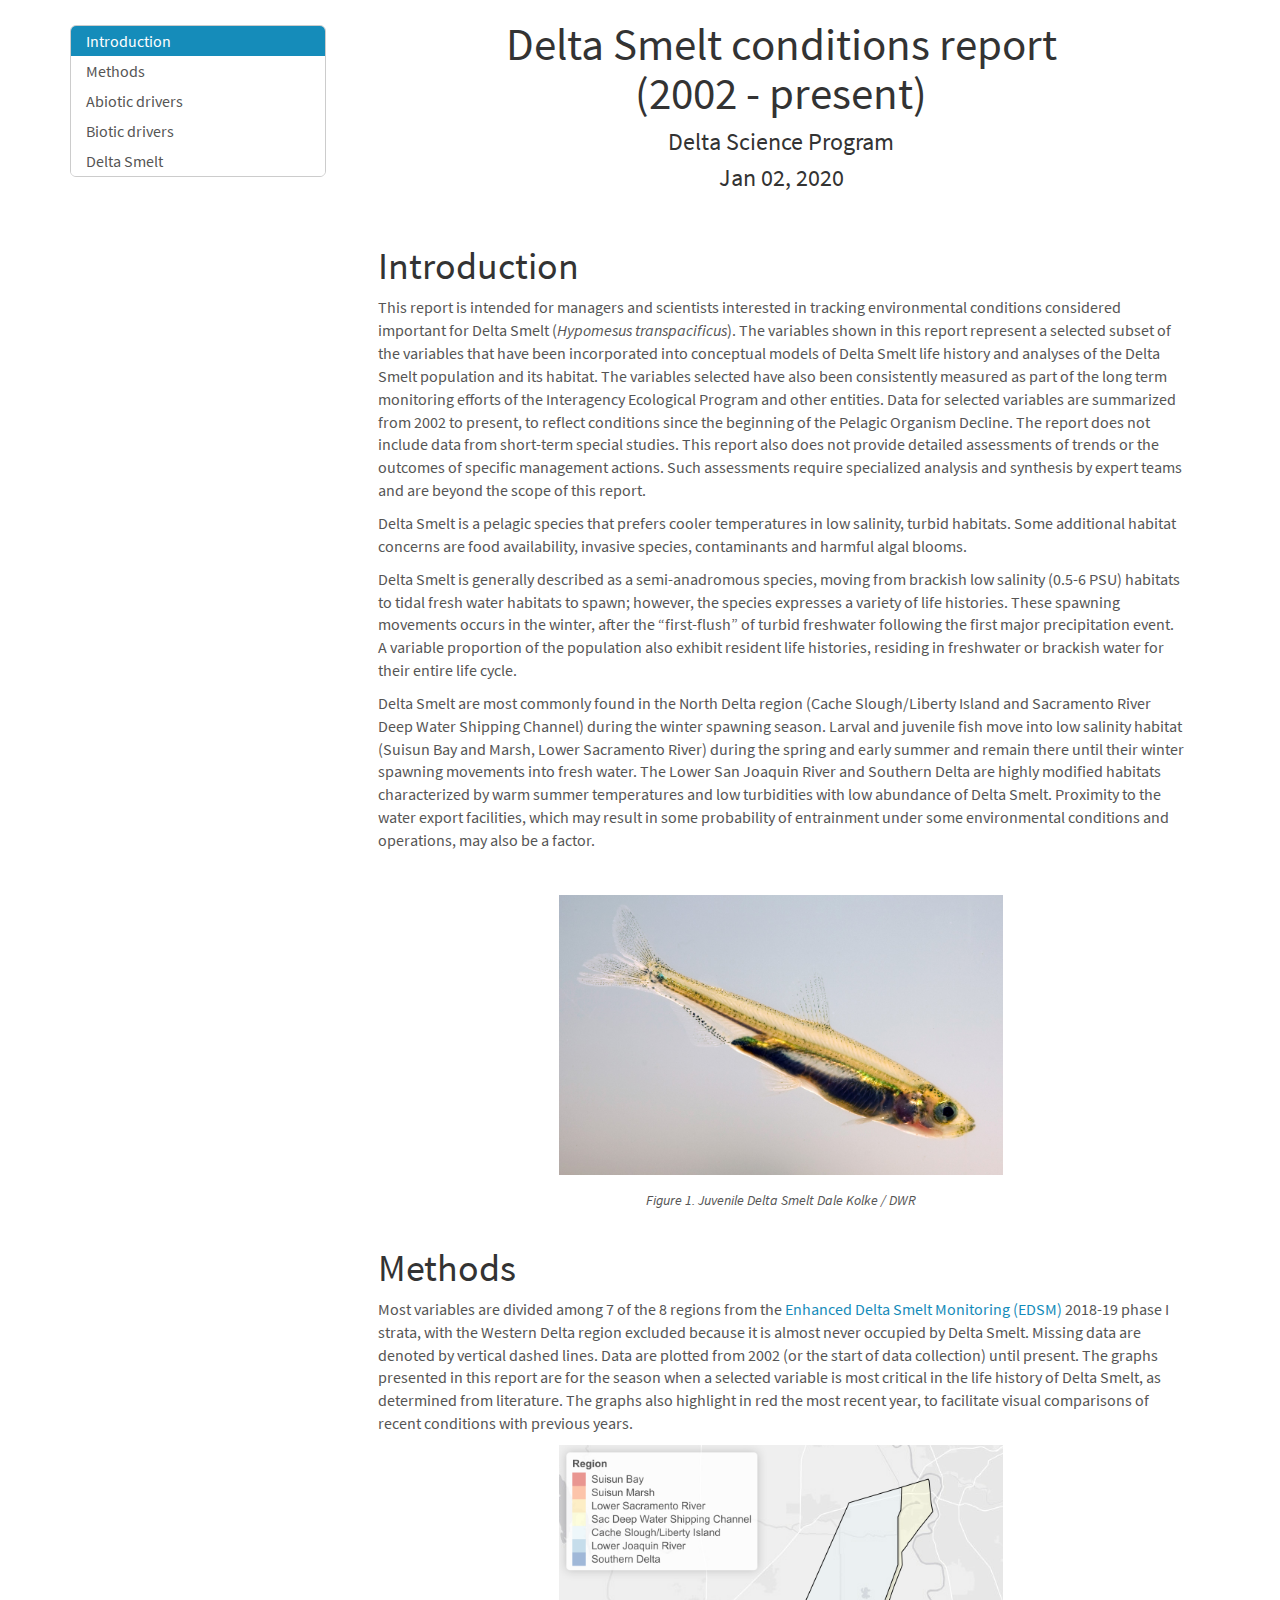
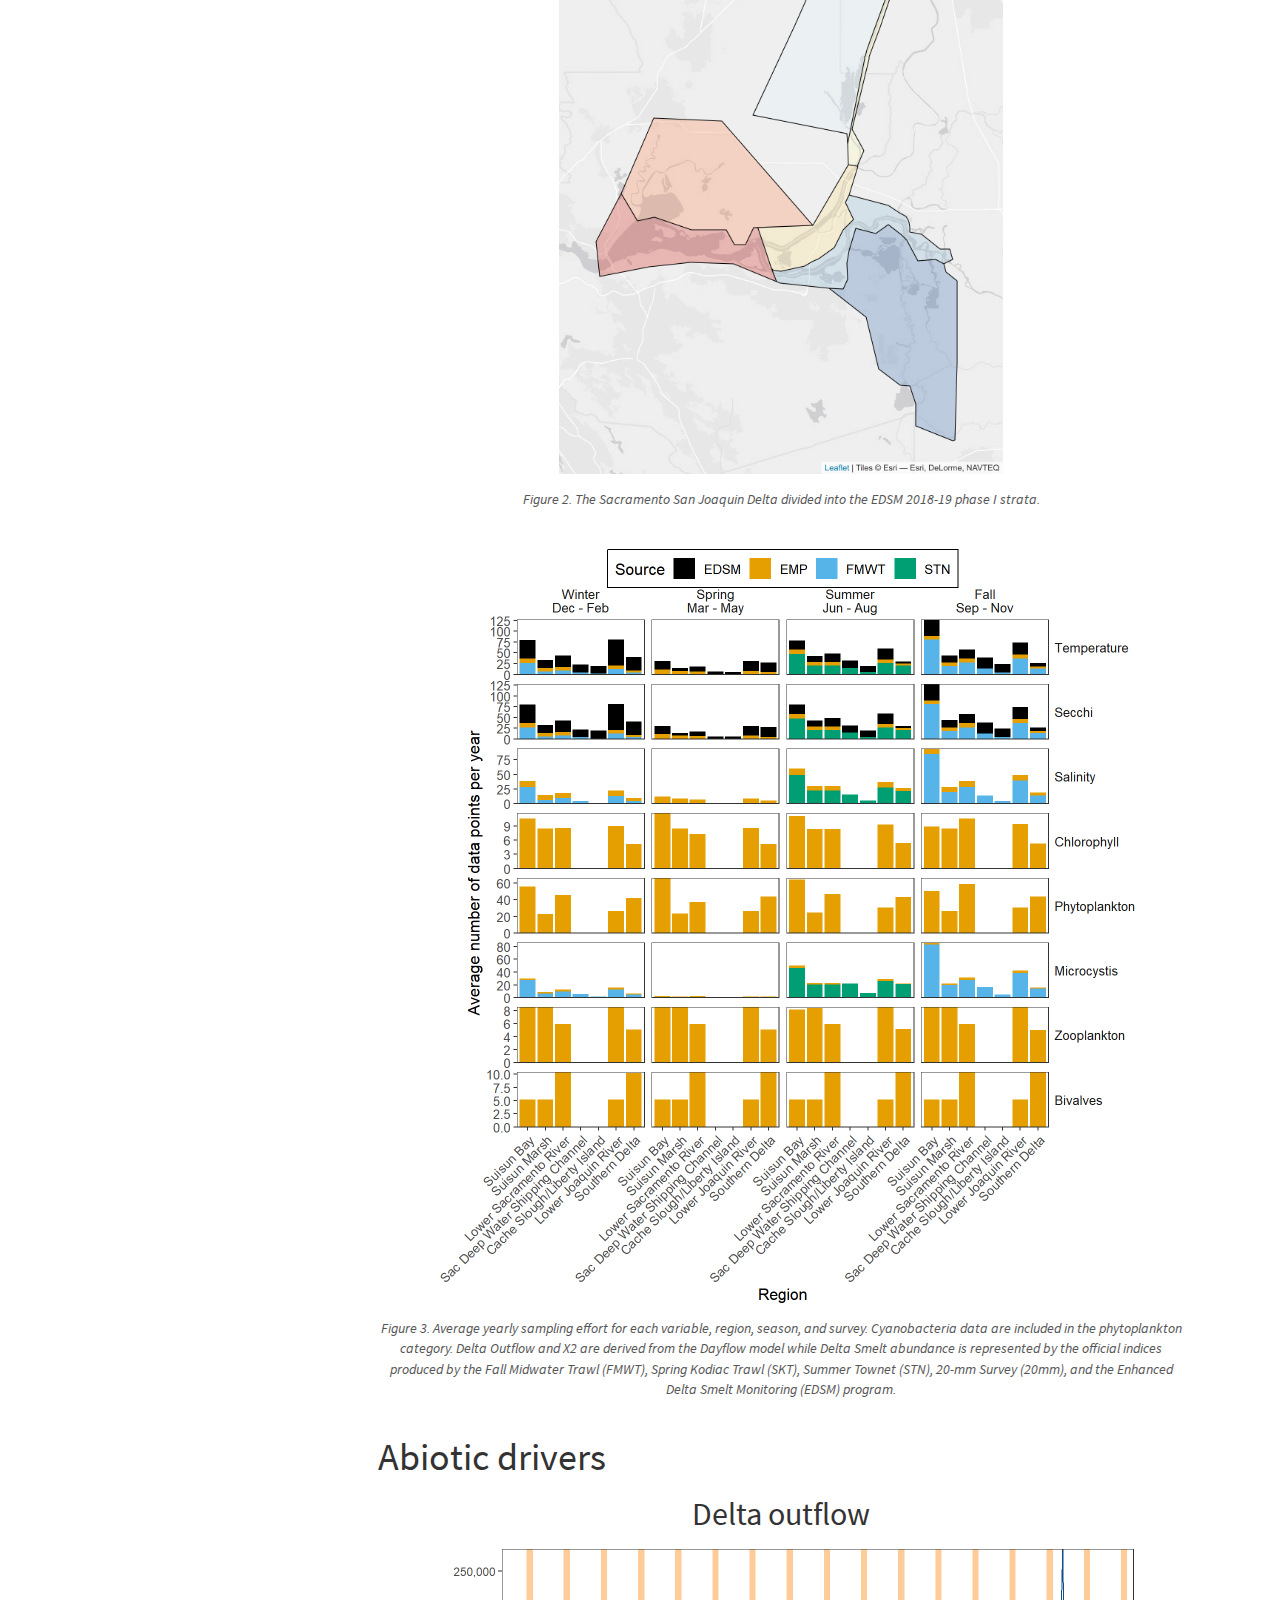
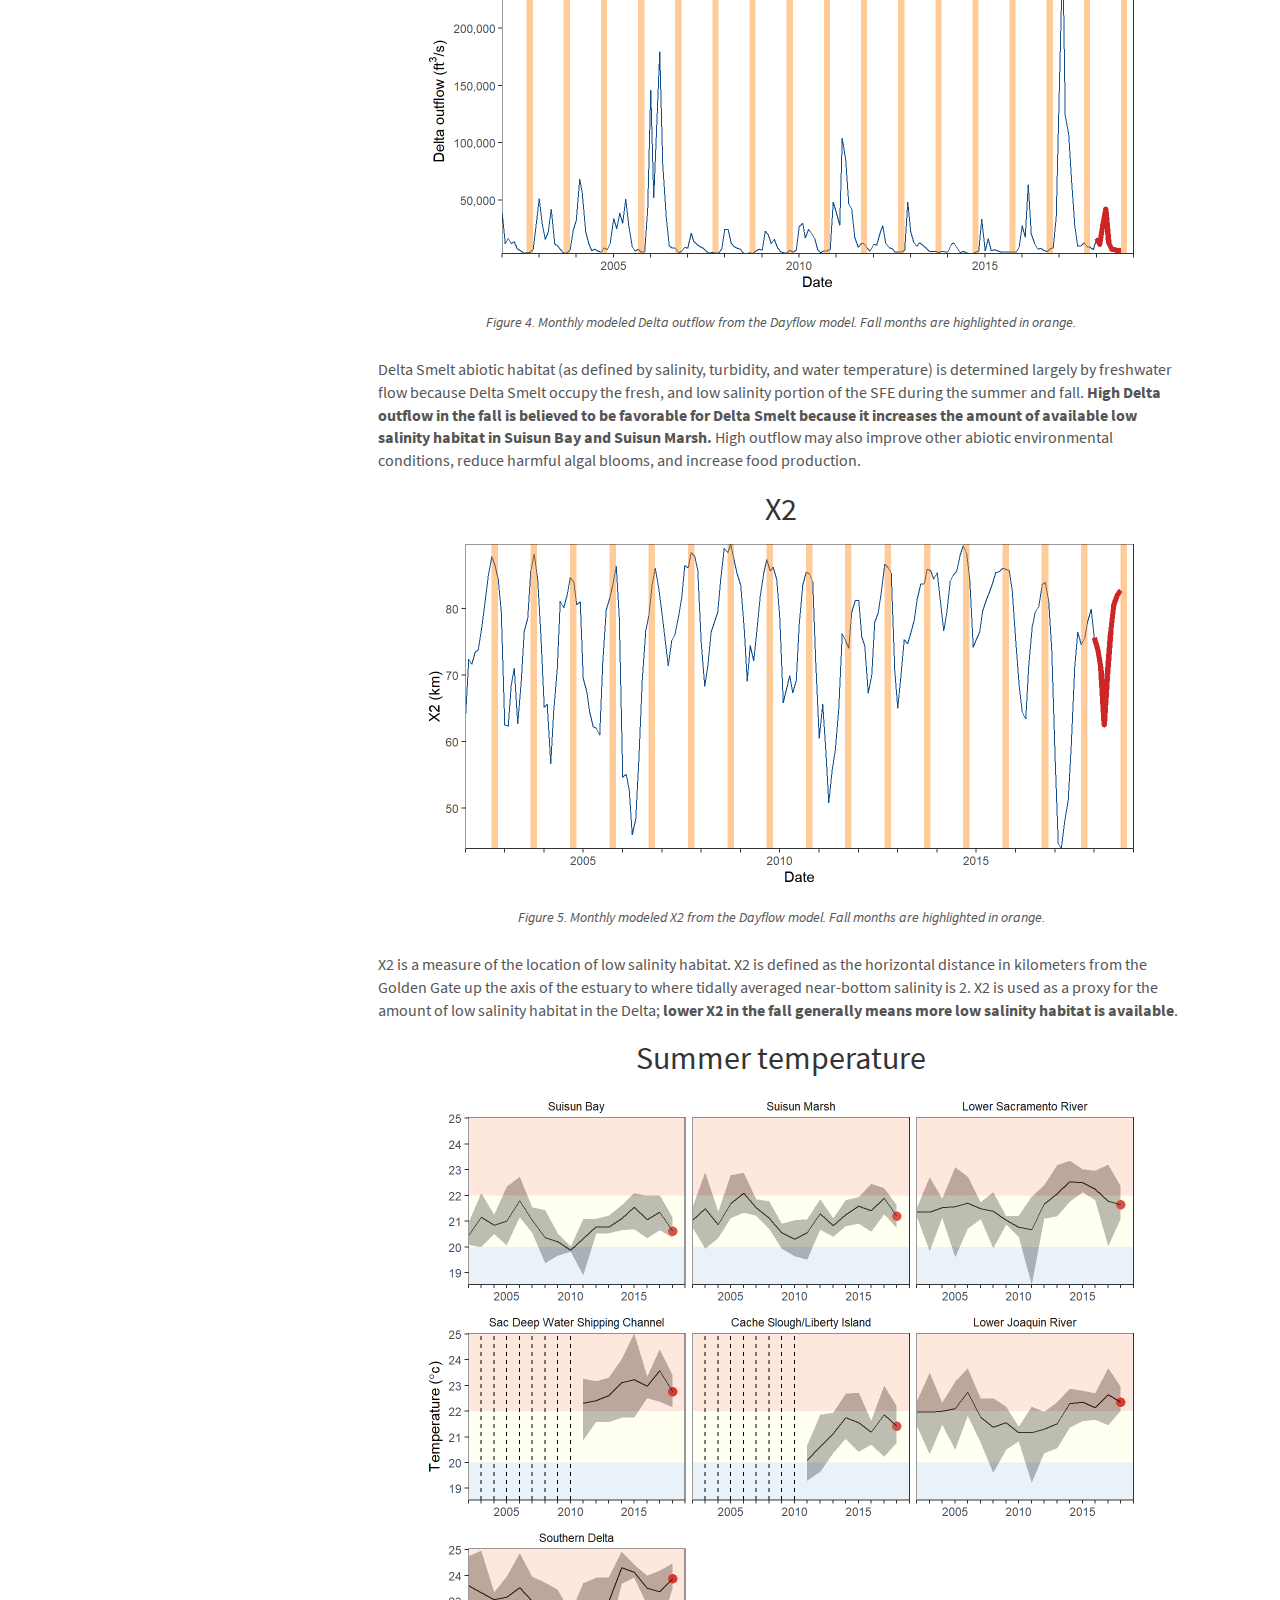
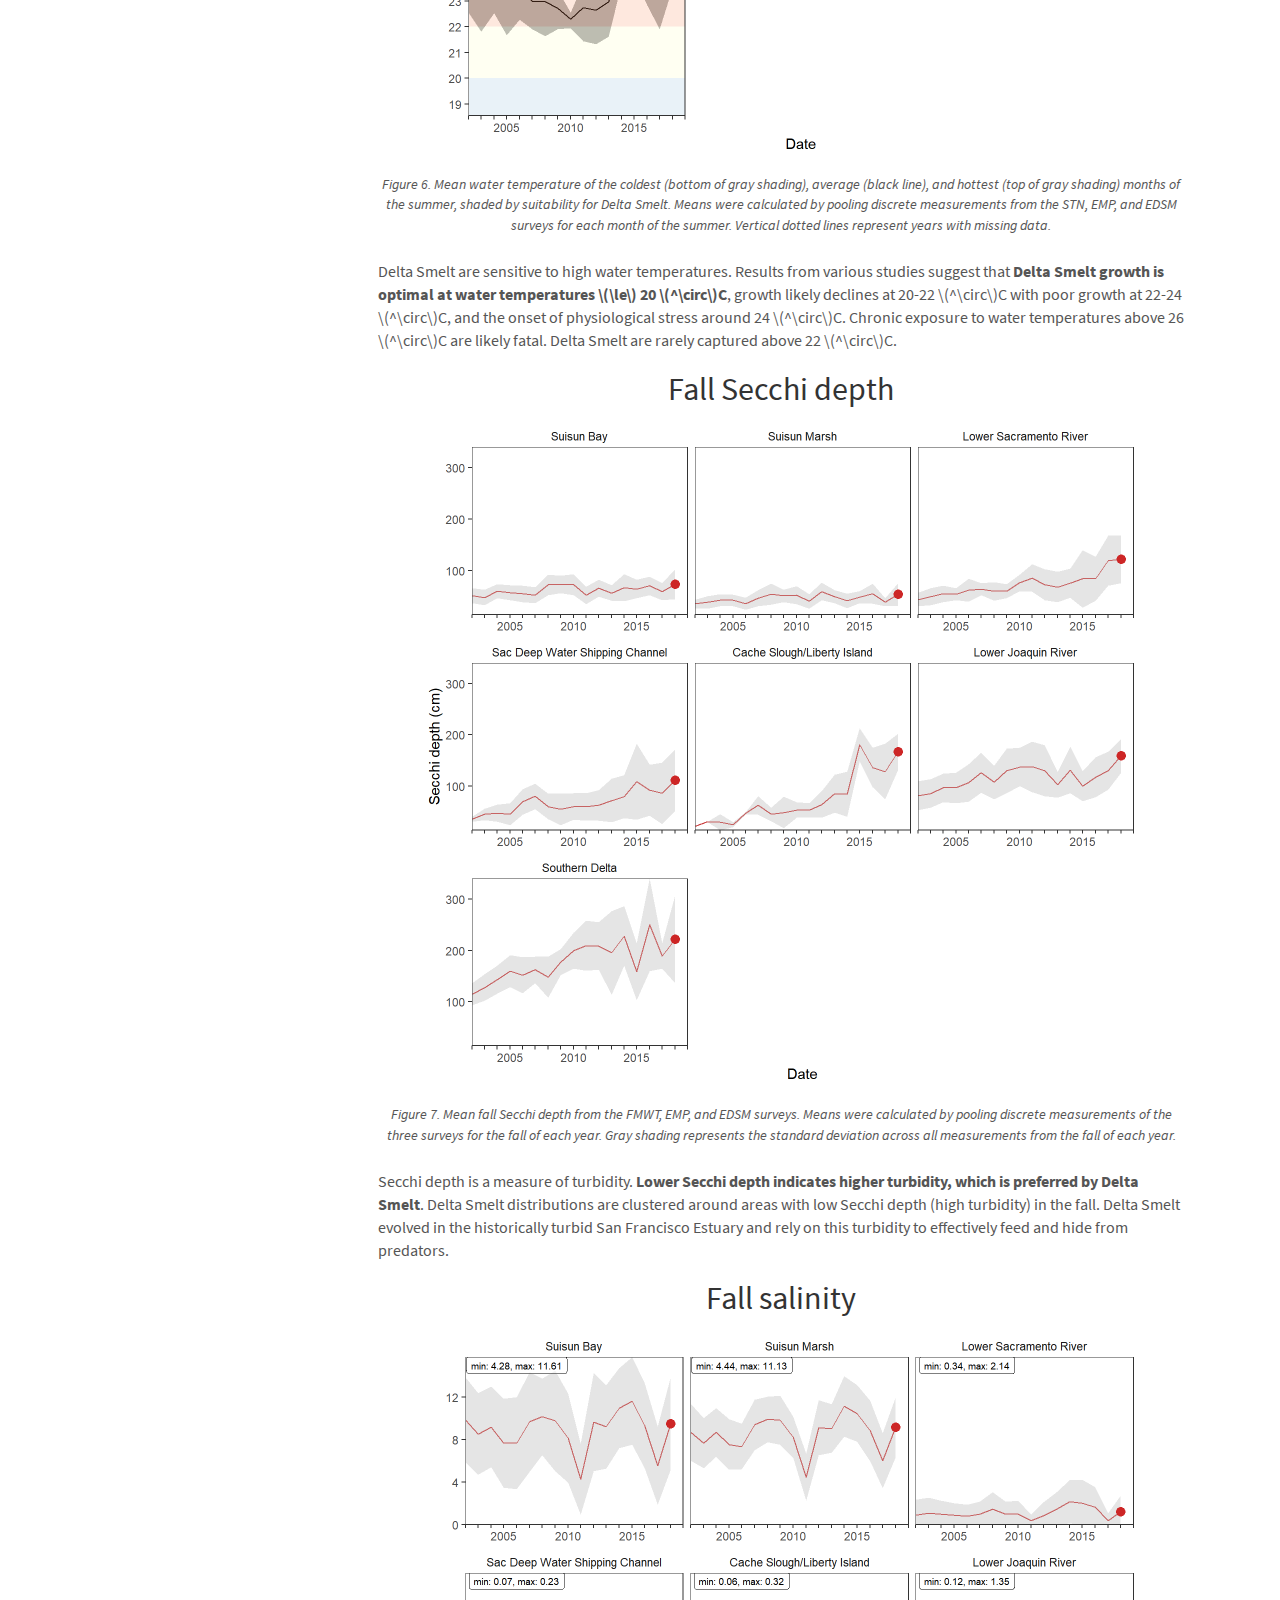
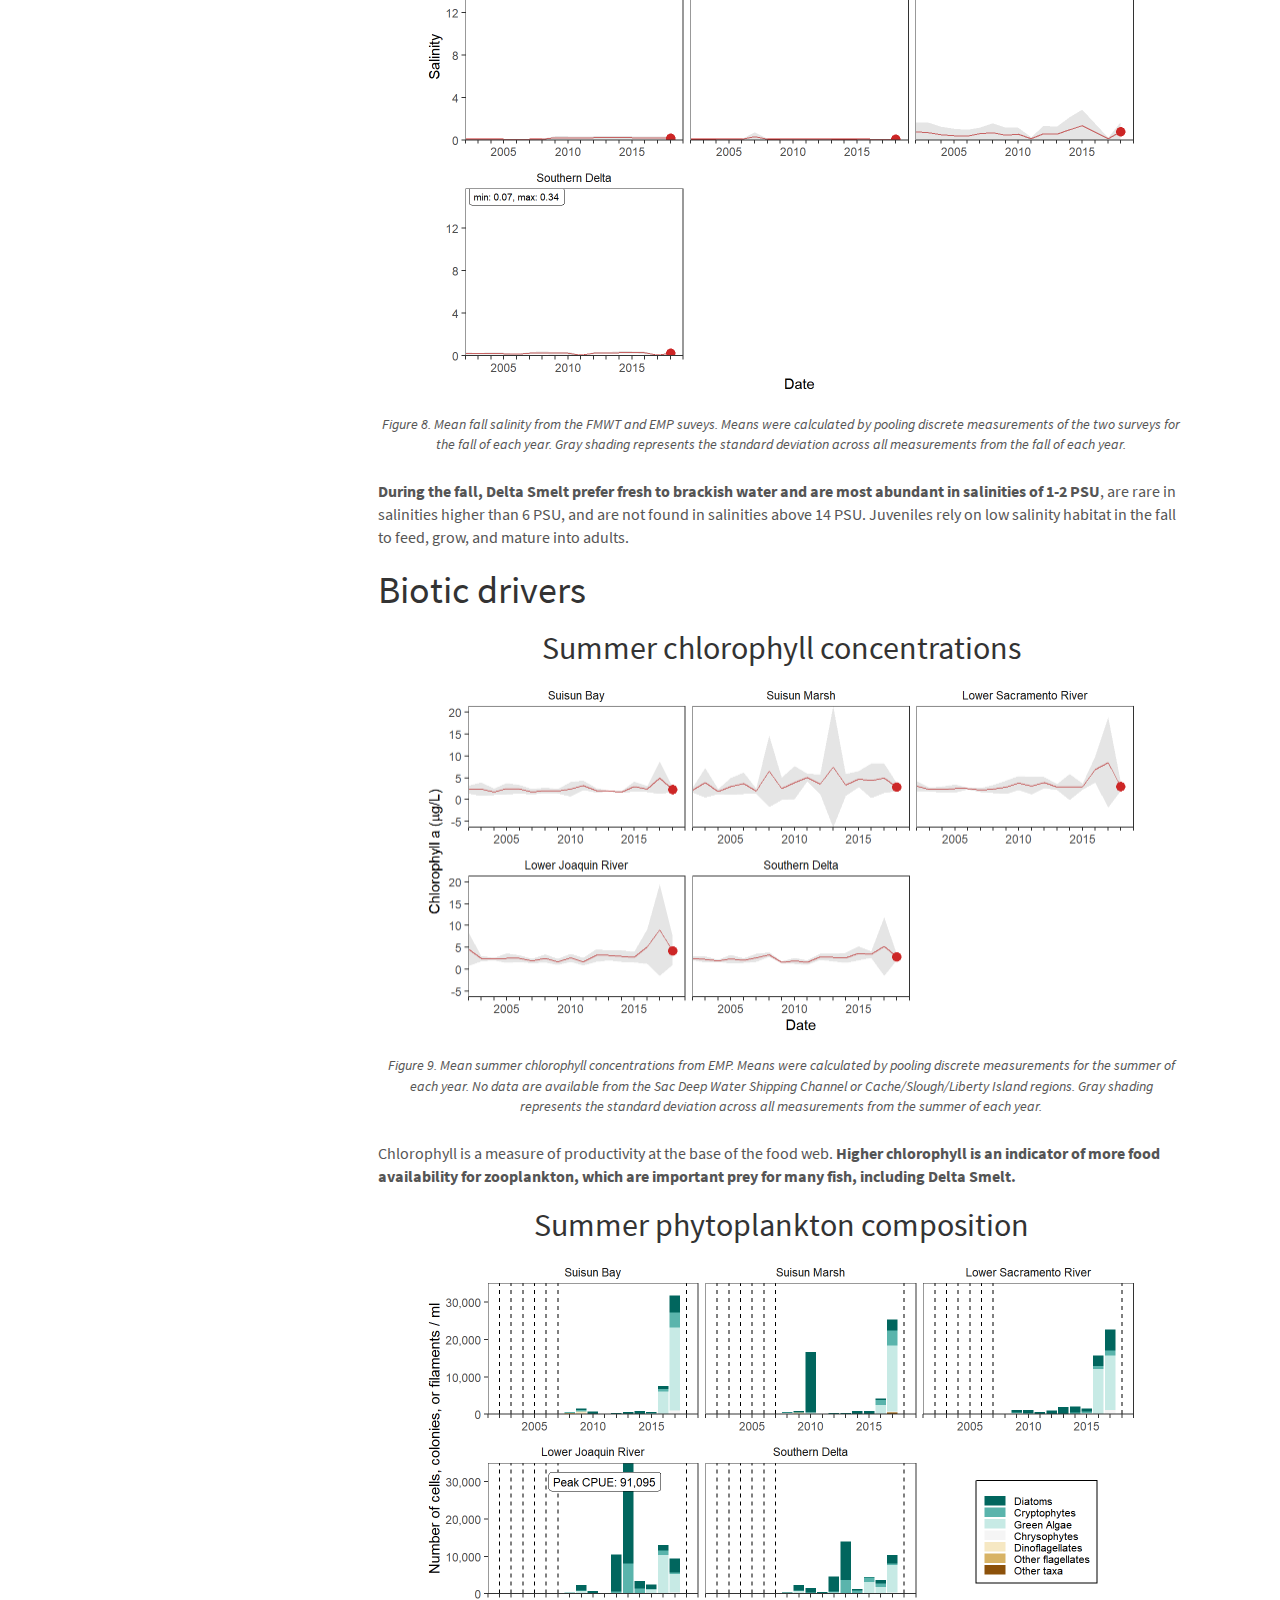
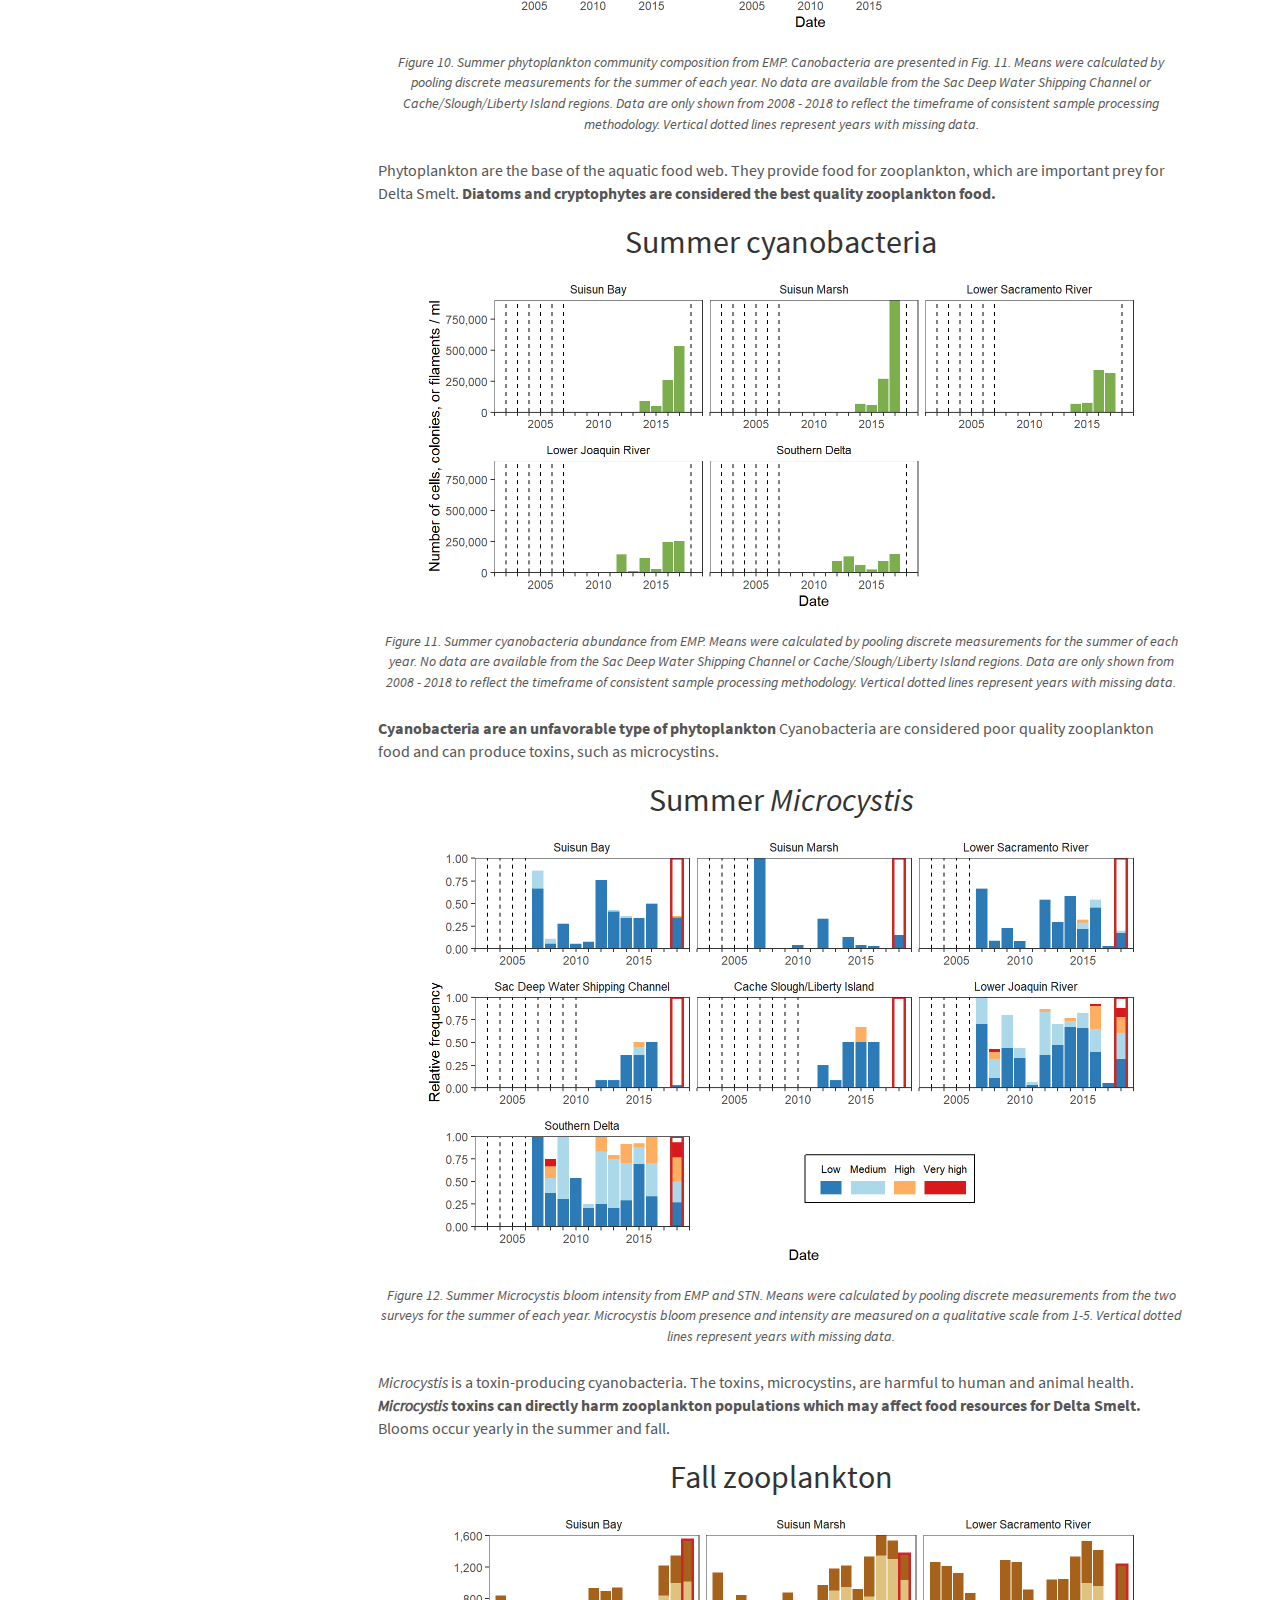
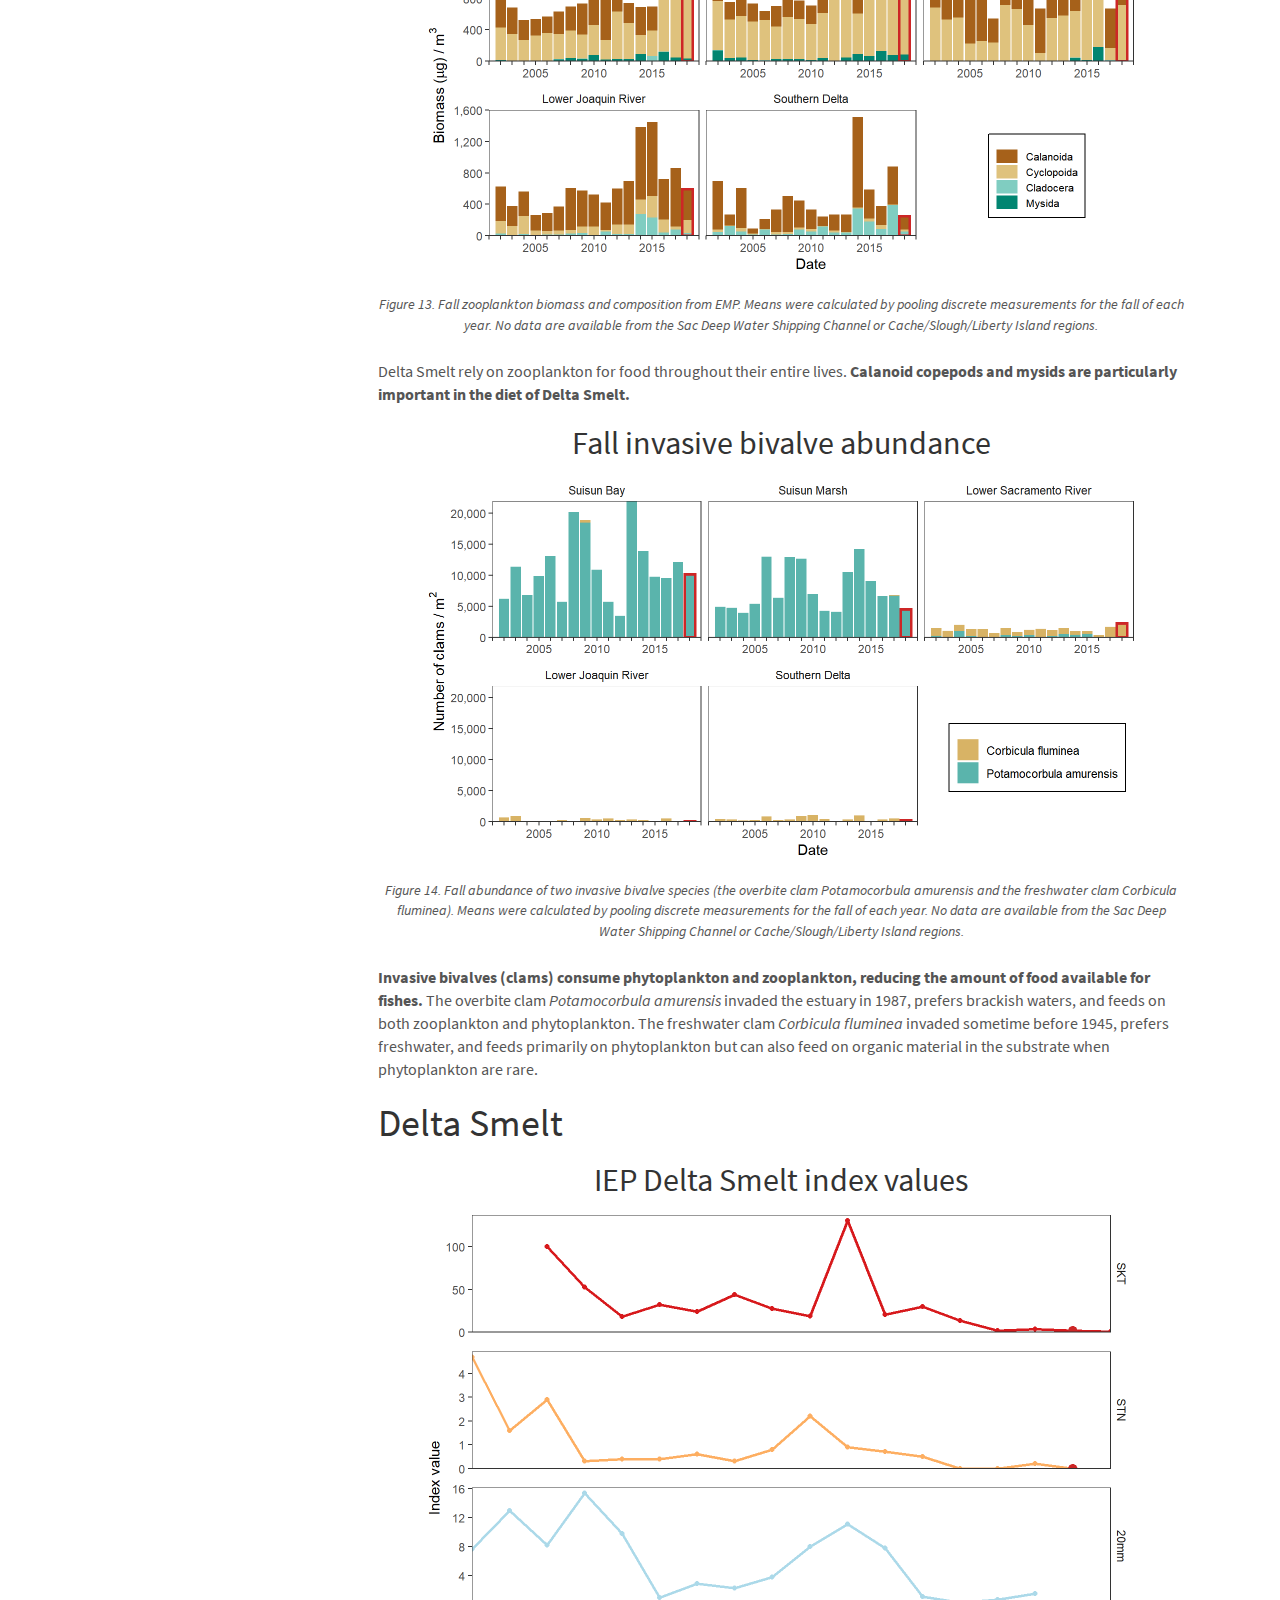
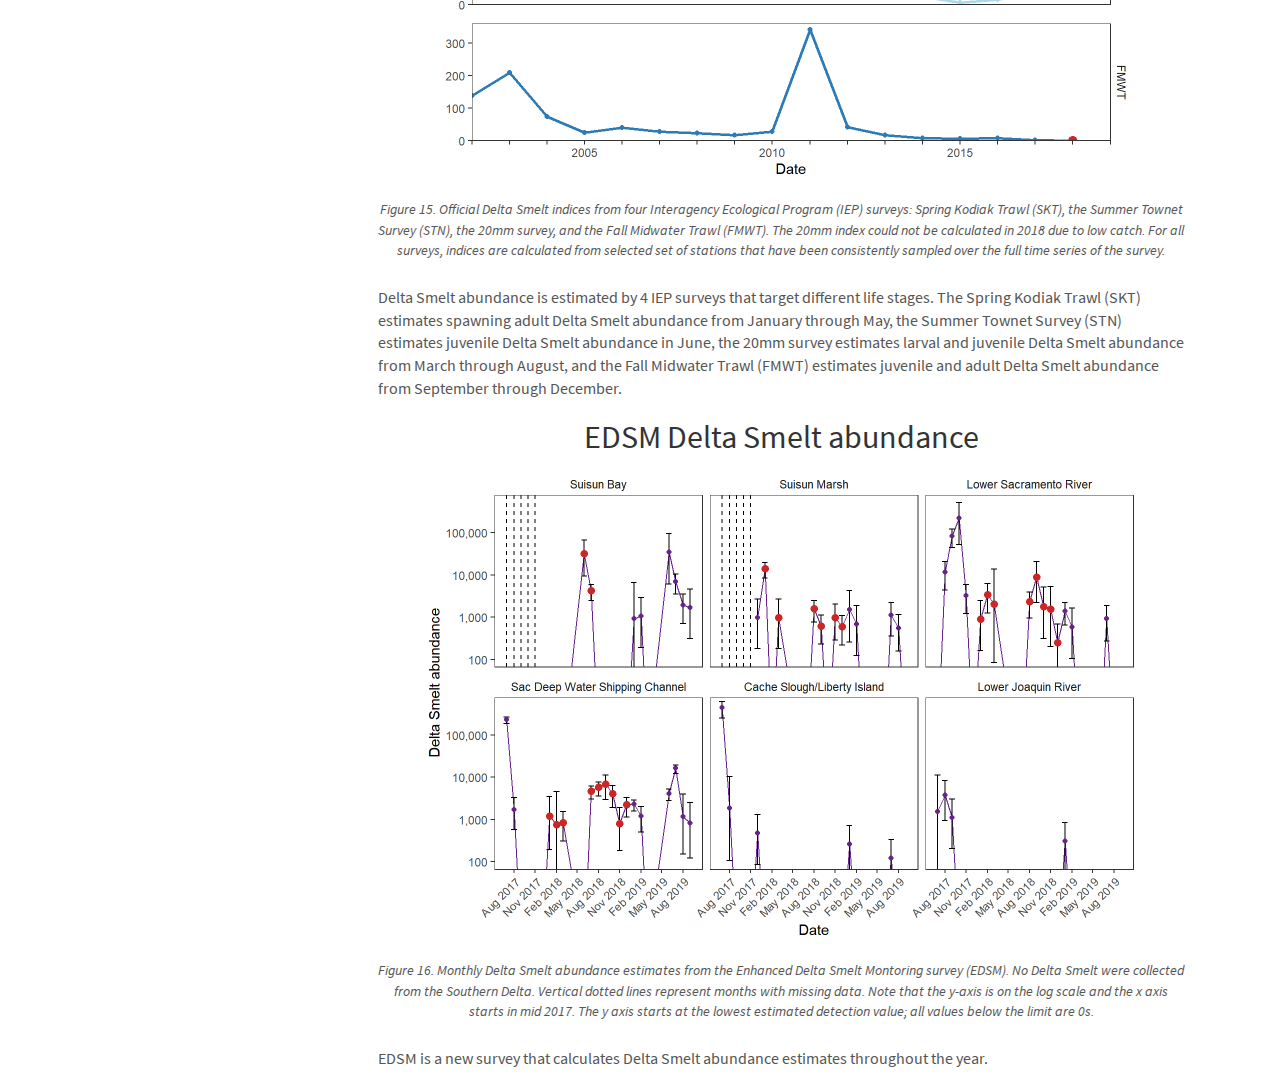
==== index.html @ 6fbb10de "Added language to improve accessibility" ====
<!DOCTYPE html>

<html lang="en" xml:lang="en">

<head>

<meta charset="utf-8" />
<meta name="generator" content="pandoc" />
<meta http-equiv="X-UA-Compatible" content="IE=EDGE" />


<meta name="author" content="Delta Science Program" />


<title>Delta Smelt conditions report</title>

<script>/*! jQuery v1.11.3 | (c) 2005, 2015 jQuery Foundation, Inc. | jquery.org/license */
!function(a,b){"object"==typeof module&&"object"==typeof module.exports?module.exports=a.document?b(a,!0):function(a){if(!a.document)throw new Error("jQuery requires a window with a document");return b(a)}:b(a)}("undefined"!=typeof window?window:this,function(a,b){var c=[],d=c.slice,e=c.concat,f=c.push,g=c.indexOf,h={},i=h.toString,j=h.hasOwnProperty,k={},l="1.11.3",m=function(a,b){return new m.fn.init(a,b)},n=/^[\s\uFEFF\xA0]+|[\s\uFEFF\xA0]+$/g,o=/^-ms-/,p=/-([\da-z])/gi,q=function(a,b){return b.toUpperCase()};m.fn=m.prototype={jquery:l,constructor:m,selector:"",length:0,toArray:function(){return d.call(this)},get:function(a){return null!=a?0>a?this[a+this.length]:this[a]:d.call(this)},pushStack:function(a){var b=m.merge(this.constructor(),a);return b.prevObject=this,b.context=this.context,b},each:function(a,b){return m.each(this,a,b)},map:function(a){return this.pushStack(m.map(this,function(b,c){return a.call(b,c,b)}))},slice:function(){return this.pushStack(d.apply(this,arguments))},first:function(){return this.eq(0)},last:function(){return this.eq(-1)},eq:function(a){var b=this.length,c=+a+(0>a?b:0);return this.pushStack(c>=0&&b>c?[this[c]]:[])},end:function(){return this.prevObject||this.constructor(null)},push:f,sort:c.sort,splice:c.splice},m.extend=m.fn.extend=function(){var a,b,c,d,e,f,g=arguments[0]||{},h=1,i=arguments.length,j=!1;for("boolean"==typeof g&&(j=g,g=arguments[h]||{},h++),"object"==typeof g||m.isFunction(g)||(g={}),h===i&&(g=this,h--);i>h;h++)if(null!=(e=arguments[h]))for(d in e)a=g[d],c=e[d],g!==c&&(j&&c&&(m.isPlainObject(c)||(b=m.isArray(c)))?(b?(b=!1,f=a&&m.isArray(a)?a:[]):f=a&&m.isPlainObject(a)?a:{},g[d]=m.extend(j,f,c)):void 0!==c&&(g[d]=c));return g},m.extend({expando:"jQuery"+(l+Math.random()).replace(/\D/g,""),isReady:!0,error:function(a){throw new Error(a)},noop:function(){},isFunction:function(a){return"function"===m.type(a)},isArray:Array.isArray||function(a){return"array"===m.type(a)},isWindow:function(a){return null!=a&&a==a.window},isNumeric:function(a){return!m.isArray(a)&&a-parseFloat(a)+1>=0},isEmptyObject:function(a){var b;for(b in a)return!1;return!0},isPlainObject:function(a){var b;if(!a||"object"!==m.type(a)||a.nodeType||m.isWindow(a))return!1;try{if(a.constructor&&!j.call(a,"constructor")&&!j.call(a.constructor.prototype,"isPrototypeOf"))return!1}catch(c){return!1}if(k.ownLast)for(b in a)return j.call(a,b);for(b in a);return void 0===b||j.call(a,b)},type:function(a){return null==a?a+"":"object"==typeof a||"function"==typeof a?h[i.call(a)]||"object":typeof a},globalEval:function(b){b&&m.trim(b)&&(a.execScript||function(b){a.eval.call(a,b)})(b)},camelCase:function(a){return a.replace(o,"ms-").replace(p,q)},nodeName:function(a,b){return a.nodeName&&a.nodeName.toLowerCase()===b.toLowerCase()},each:function(a,b,c){var d,e=0,f=a.length,g=r(a);if(c){if(g){for(;f>e;e++)if(d=b.apply(a[e],c),d===!1)break}else for(e in a)if(d=b.apply(a[e],c),d===!1)break}else if(g){for(;f>e;e++)if(d=b.call(a[e],e,a[e]),d===!1)break}else for(e in a)if(d=b.call(a[e],e,a[e]),d===!1)break;return a},trim:function(a){return null==a?"":(a+"").replace(n,"")},makeArray:function(a,b){var c=b||[];return null!=a&&(r(Object(a))?m.merge(c,"string"==typeof a?[a]:a):f.call(c,a)),c},inArray:function(a,b,c){var d;if(b){if(g)return g.call(b,a,c);for(d=b.length,c=c?0>c?Math.max(0,d+c):c:0;d>c;c++)if(c in b&&b[c]===a)return c}return-1},merge:function(a,b){var c=+b.length,d=0,e=a.length;while(c>d)a[e++]=b[d++];if(c!==c)while(void 0!==b[d])a[e++]=b[d++];return a.length=e,a},grep:function(a,b,c){for(var d,e=[],f=0,g=a.length,h=!c;g>f;f++)d=!b(a[f],f),d!==h&&e.push(a[f]);return e},map:function(a,b,c){var d,f=0,g=a.length,h=r(a),i=[];if(h)for(;g>f;f++)d=b(a[f],f,c),null!=d&&i.push(d);else for(f in a)d=b(a[f],f,c),null!=d&&i.push(d);return e.apply([],i)},guid:1,proxy:function(a,b){var c,e,f;return"string"==typeof b&&(f=a[b],b=a,a=f),m.isFunction(a)?(c=d.call(arguments,2),e=function(){return a.apply(b||this,c.concat(d.call(arguments)))},e.guid=a.guid=a.guid||m.guid++,e):void 0},now:function(){return+new Date},support:k}),m.each("Boolean Number String Function Array Date RegExp Object Error".split(" "),function(a,b){h["[object "+b+"]"]=b.toLowerCase()});function r(a){var b="length"in a&&a.length,c=m.type(a);return"function"===c||m.isWindow(a)?!1:1===a.nodeType&&b?!0:"array"===c||0===b||"number"==typeof b&&b>0&&b-1 in a}var s=function(a){var b,c,d,e,f,g,h,i,j,k,l,m,n,o,p,q,r,s,t,u="sizzle"+1*new Date,v=a.document,w=0,x=0,y=ha(),z=ha(),A=ha(),B=function(a,b){return a===b&&(l=!0),0},C=1<<31,D={}.hasOwnProperty,E=[],F=E.pop,G=E.push,H=E.push,I=E.slice,J=function(a,b){for(var c=0,d=a.length;d>c;c++)if(a[c]===b)return c;return-1},K="checked|selected|async|autofocus|autoplay|controls|defer|disabled|hidden|ismap|loop|multiple|open|readonly|required|scoped",L="[\\x20\\t\\r\\n\\f]",M="(?:\\\\.|[\\w-]|[^\\x00-\\xa0])+",N=M.replace("w","w#"),O="\\["+L+"*("+M+")(?:"+L+"*([*^$|!~]?=)"+L+"*(?:'((?:\\\\.|[^\\\\'])*)'|\"((?:\\\\.|[^\\\\\"])*)\"|("+N+"))|)"+L+"*\\]",P=":("+M+")(?:\\((('((?:\\\\.|[^\\\\'])*)'|\"((?:\\\\.|[^\\\\\"])*)\")|((?:\\\\.|[^\\\\()[\\]]|"+O+")*)|.*)\\)|)",Q=new RegExp(L+"+","g"),R=new RegExp("^"+L+"+|((?:^|[^\\\\])(?:\\\\.)*)"+L+"+$","g"),S=new RegExp("^"+L+"*,"+L+"*"),T=new RegExp("^"+L+"*([>+~]|"+L+")"+L+"*"),U=new RegExp("="+L+"*([^\\]'\"]*?)"+L+"*\\]","g"),V=new RegExp(P),W=new RegExp("^"+N+"$"),X={ID:new RegExp("^#("+M+")"),CLASS:new RegExp("^\\.("+M+")"),TAG:new RegExp("^("+M.replace("w","w*")+")"),ATTR:new RegExp("^"+O),PSEUDO:new RegExp("^"+P),CHILD:new RegExp("^:(only|first|last|nth|nth-last)-(child|of-type)(?:\\("+L+"*(even|odd|(([+-]|)(\\d*)n|)"+L+"*(?:([+-]|)"+L+"*(\\d+)|))"+L+"*\\)|)","i"),bool:new RegExp("^(?:"+K+")$","i"),needsContext:new RegExp("^"+L+"*[>+~]|:(even|odd|eq|gt|lt|nth|first|last)(?:\\("+L+"*((?:-\\d)?\\d*)"+L+"*\\)|)(?=[^-]|$)","i")},Y=/^(?:input|select|textarea|button)$/i,Z=/^h\d$/i,$=/^[^{]+\{\s*\[native \w/,_=/^(?:#([\w-]+)|(\w+)|\.([\w-]+))$/,aa=/[+~]/,ba=/'|\\/g,ca=new RegExp("\\\\([\\da-f]{1,6}"+L+"?|("+L+")|.)","ig"),da=function(a,b,c){var d="0x"+b-65536;return d!==d||c?b:0>d?String.fromCharCode(d+65536):String.fromCharCode(d>>10|55296,1023&d|56320)},ea=function(){m()};try{H.apply(E=I.call(v.childNodes),v.childNodes),E[v.childNodes.length].nodeType}catch(fa){H={apply:E.length?function(a,b){G.apply(a,I.call(b))}:function(a,b){var c=a.length,d=0;while(a[c++]=b[d++]);a.length=c-1}}}function ga(a,b,d,e){var f,h,j,k,l,o,r,s,w,x;if((b?b.ownerDocument||b:v)!==n&&m(b),b=b||n,d=d||[],k=b.nodeType,"string"!=typeof a||!a||1!==k&&9!==k&&11!==k)return d;if(!e&&p){if(11!==k&&(f=_.exec(a)))if(j=f[1]){if(9===k){if(h=b.getElementById(j),!h||!h.parentNode)return d;if(h.id===j)return d.push(h),d}else if(b.ownerDocument&&(h=b.ownerDocument.getElementById(j))&&t(b,h)&&h.id===j)return d.push(h),d}else{if(f[2])return H.apply(d,b.getElementsByTagName(a)),d;if((j=f[3])&&c.getElementsByClassName)return H.apply(d,b.getElementsByClassName(j)),d}if(c.qsa&&(!q||!q.test(a))){if(s=r=u,w=b,x=1!==k&&a,1===k&&"object"!==b.nodeName.toLowerCase()){o=g(a),(r=b.getAttribute("id"))?s=r.replace(ba,"\\$&"):b.setAttribute("id",s),s="[id='"+s+"'] ",l=o.length;while(l--)o[l]=s+ra(o[l]);w=aa.test(a)&&pa(b.parentNode)||b,x=o.join(",")}if(x)try{return H.apply(d,w.querySelectorAll(x)),d}catch(y){}finally{r||b.removeAttribute("id")}}}return i(a.replace(R,"$1"),b,d,e)}function ha(){var a=[];function b(c,e){return a.push(c+" ")>d.cacheLength&&delete b[a.shift()],b[c+" "]=e}return b}function ia(a){return a[u]=!0,a}function ja(a){var b=n.createElement("div");try{return!!a(b)}catch(c){return!1}finally{b.parentNode&&b.parentNode.removeChild(b),b=null}}function ka(a,b){var c=a.split("|"),e=a.length;while(e--)d.attrHandle[c[e]]=b}function la(a,b){var c=b&&a,d=c&&1===a.nodeType&&1===b.nodeType&&(~b.sourceIndex||C)-(~a.sourceIndex||C);if(d)return d;if(c)while(c=c.nextSibling)if(c===b)return-1;return a?1:-1}function ma(a){return function(b){var c=b.nodeName.toLowerCase();return"input"===c&&b.type===a}}function na(a){return function(b){var c=b.nodeName.toLowerCase();return("input"===c||"button"===c)&&b.type===a}}function oa(a){return ia(function(b){return b=+b,ia(function(c,d){var e,f=a([],c.length,b),g=f.length;while(g--)c[e=f[g]]&&(c[e]=!(d[e]=c[e]))})})}function pa(a){return a&&"undefined"!=typeof a.getElementsByTagName&&a}c=ga.support={},f=ga.isXML=function(a){var b=a&&(a.ownerDocument||a).documentElement;return b?"HTML"!==b.nodeName:!1},m=ga.setDocument=function(a){var b,e,g=a?a.ownerDocument||a:v;return g!==n&&9===g.nodeType&&g.documentElement?(n=g,o=g.documentElement,e=g.defaultView,e&&e!==e.top&&(e.addEventListener?e.addEventListener("unload",ea,!1):e.attachEvent&&e.attachEvent("onunload",ea)),p=!f(g),c.attributes=ja(function(a){return a.className="i",!a.getAttribute("className")}),c.getElementsByTagName=ja(function(a){return a.appendChild(g.createComment("")),!a.getElementsByTagName("*").length}),c.getElementsByClassName=$.test(g.getElementsByClassName),c.getById=ja(function(a){return o.appendChild(a).id=u,!g.getElementsByName||!g.getElementsByName(u).length}),c.getById?(d.find.ID=function(a,b){if("undefined"!=typeof b.getElementById&&p){var c=b.getElementById(a);return c&&c.parentNode?[c]:[]}},d.filter.ID=function(a){var b=a.replace(ca,da);return function(a){return a.getAttribute("id")===b}}):(delete d.find.ID,d.filter.ID=function(a){var b=a.replace(ca,da);return function(a){var c="undefined"!=typeof a.getAttributeNode&&a.getAttributeNode("id");return c&&c.value===b}}),d.find.TAG=c.getElementsByTagName?function(a,b){return"undefined"!=typeof b.getElementsByTagName?b.getElementsByTagName(a):c.qsa?b.querySelectorAll(a):void 0}:function(a,b){var c,d=[],e=0,f=b.getElementsByTagName(a);if("*"===a){while(c=f[e++])1===c.nodeType&&d.push(c);return d}return f},d.find.CLASS=c.getElementsByClassName&&function(a,b){return p?b.getElementsByClassName(a):void 0},r=[],q=[],(c.qsa=$.test(g.querySelectorAll))&&(ja(function(a){o.appendChild(a).innerHTML="<a id='"+u+"'></a><select id='"+u+"-\f]' msallowcapture=''><option selected=''></option></select>",a.querySelectorAll("[msallowcapture^='']").length&&q.push("[*^$]="+L+"*(?:''|\"\")"),a.querySelectorAll("[selected]").length||q.push("\\["+L+"*(?:value|"+K+")"),a.querySelectorAll("[id~="+u+"-]").length||q.push("~="),a.querySelectorAll(":checked").length||q.push(":checked"),a.querySelectorAll("a#"+u+"+*").length||q.push(".#.+[+~]")}),ja(function(a){var b=g.createElement("input");b.setAttribute("type","hidden"),a.appendChild(b).setAttribute("name","D"),a.querySelectorAll("[name=d]").length&&q.push("name"+L+"*[*^$|!~]?="),a.querySelectorAll(":enabled").length||q.push(":enabled",":disabled"),a.querySelectorAll("*,:x"),q.push(",.*:")})),(c.matchesSelector=$.test(s=o.matches||o.webkitMatchesSelector||o.mozMatchesSelector||o.oMatchesSelector||o.msMatchesSelector))&&ja(function(a){c.disconnectedMatch=s.call(a,"div"),s.call(a,"[s!='']:x"),r.push("!=",P)}),q=q.length&&new RegExp(q.join("|")),r=r.length&&new RegExp(r.join("|")),b=$.test(o.compareDocumentPosition),t=b||$.test(o.contains)?function(a,b){var c=9===a.nodeType?a.documentElement:a,d=b&&b.parentNode;return a===d||!(!d||1!==d.nodeType||!(c.contains?c.contains(d):a.compareDocumentPosition&&16&a.compareDocumentPosition(d)))}:function(a,b){if(b)while(b=b.parentNode)if(b===a)return!0;return!1},B=b?function(a,b){if(a===b)return l=!0,0;var d=!a.compareDocumentPosition-!b.compareDocumentPosition;return d?d:(d=(a.ownerDocument||a)===(b.ownerDocument||b)?a.compareDocumentPosition(b):1,1&d||!c.sortDetached&&b.compareDocumentPosition(a)===d?a===g||a.ownerDocument===v&&t(v,a)?-1:b===g||b.ownerDocument===v&&t(v,b)?1:k?J(k,a)-J(k,b):0:4&d?-1:1)}:function(a,b){if(a===b)return l=!0,0;var c,d=0,e=a.parentNode,f=b.parentNode,h=[a],i=[b];if(!e||!f)return a===g?-1:b===g?1:e?-1:f?1:k?J(k,a)-J(k,b):0;if(e===f)return la(a,b);c=a;while(c=c.parentNode)h.unshift(c);c=b;while(c=c.parentNode)i.unshift(c);while(h[d]===i[d])d++;return d?la(h[d],i[d]):h[d]===v?-1:i[d]===v?1:0},g):n},ga.matches=function(a,b){return ga(a,null,null,b)},ga.matchesSelector=function(a,b){if((a.ownerDocument||a)!==n&&m(a),b=b.replace(U,"='$1']"),!(!c.matchesSelector||!p||r&&r.test(b)||q&&q.test(b)))try{var d=s.call(a,b);if(d||c.disconnectedMatch||a.document&&11!==a.document.nodeType)return d}catch(e){}return ga(b,n,null,[a]).length>0},ga.contains=function(a,b){return(a.ownerDocument||a)!==n&&m(a),t(a,b)},ga.attr=function(a,b){(a.ownerDocument||a)!==n&&m(a);var e=d.attrHandle[b.toLowerCase()],f=e&&D.call(d.attrHandle,b.toLowerCase())?e(a,b,!p):void 0;return void 0!==f?f:c.attributes||!p?a.getAttribute(b):(f=a.getAttributeNode(b))&&f.specified?f.value:null},ga.error=function(a){throw new Error("Syntax error, unrecognized expression: "+a)},ga.uniqueSort=function(a){var b,d=[],e=0,f=0;if(l=!c.detectDuplicates,k=!c.sortStable&&a.slice(0),a.sort(B),l){while(b=a[f++])b===a[f]&&(e=d.push(f));while(e--)a.splice(d[e],1)}return k=null,a},e=ga.getText=function(a){var b,c="",d=0,f=a.nodeType;if(f){if(1===f||9===f||11===f){if("string"==typeof a.textContent)return a.textContent;for(a=a.firstChild;a;a=a.nextSibling)c+=e(a)}else if(3===f||4===f)return a.nodeValue}else while(b=a[d++])c+=e(b);return c},d=ga.selectors={cacheLength:50,createPseudo:ia,match:X,attrHandle:{},find:{},relative:{">":{dir:"parentNode",first:!0}," ":{dir:"parentNode"},"+":{dir:"previousSibling",first:!0},"~":{dir:"previousSibling"}},preFilter:{ATTR:function(a){return a[1]=a[1].replace(ca,da),a[3]=(a[3]||a[4]||a[5]||"").replace(ca,da),"~="===a[2]&&(a[3]=" "+a[3]+" "),a.slice(0,4)},CHILD:function(a){return a[1]=a[1].toLowerCase(),"nth"===a[1].slice(0,3)?(a[3]||ga.error(a[0]),a[4]=+(a[4]?a[5]+(a[6]||1):2*("even"===a[3]||"odd"===a[3])),a[5]=+(a[7]+a[8]||"odd"===a[3])):a[3]&&ga.error(a[0]),a},PSEUDO:function(a){var b,c=!a[6]&&a[2];return X.CHILD.test(a[0])?null:(a[3]?a[2]=a[4]||a[5]||"":c&&V.test(c)&&(b=g(c,!0))&&(b=c.indexOf(")",c.length-b)-c.length)&&(a[0]=a[0].slice(0,b),a[2]=c.slice(0,b)),a.slice(0,3))}},filter:{TAG:function(a){var b=a.replace(ca,da).toLowerCase();return"*"===a?function(){return!0}:function(a){return a.nodeName&&a.nodeName.toLowerCase()===b}},CLASS:function(a){var b=y[a+" "];return b||(b=new RegExp("(^|"+L+")"+a+"("+L+"|$)"))&&y(a,function(a){return b.test("string"==typeof a.className&&a.className||"undefined"!=typeof a.getAttribute&&a.getAttribute("class")||"")})},ATTR:function(a,b,c){return function(d){var e=ga.attr(d,a);return null==e?"!="===b:b?(e+="","="===b?e===c:"!="===b?e!==c:"^="===b?c&&0===e.indexOf(c):"*="===b?c&&e.indexOf(c)>-1:"$="===b?c&&e.slice(-c.length)===c:"~="===b?(" "+e.replace(Q," ")+" ").indexOf(c)>-1:"|="===b?e===c||e.slice(0,c.length+1)===c+"-":!1):!0}},CHILD:function(a,b,c,d,e){var f="nth"!==a.slice(0,3),g="last"!==a.slice(-4),h="of-type"===b;return 1===d&&0===e?function(a){return!!a.parentNode}:function(b,c,i){var j,k,l,m,n,o,p=f!==g?"nextSibling":"previousSibling",q=b.parentNode,r=h&&b.nodeName.toLowerCase(),s=!i&&!h;if(q){if(f){while(p){l=b;while(l=l[p])if(h?l.nodeName.toLowerCase()===r:1===l.nodeType)return!1;o=p="only"===a&&!o&&"nextSibling"}return!0}if(o=[g?q.firstChild:q.lastChild],g&&s){k=q[u]||(q[u]={}),j=k[a]||[],n=j[0]===w&&j[1],m=j[0]===w&&j[2],l=n&&q.childNodes[n];while(l=++n&&l&&l[p]||(m=n=0)||o.pop())if(1===l.nodeType&&++m&&l===b){k[a]=[w,n,m];break}}else if(s&&(j=(b[u]||(b[u]={}))[a])&&j[0]===w)m=j[1];else while(l=++n&&l&&l[p]||(m=n=0)||o.pop())if((h?l.nodeName.toLowerCase()===r:1===l.nodeType)&&++m&&(s&&((l[u]||(l[u]={}))[a]=[w,m]),l===b))break;return m-=e,m===d||m%d===0&&m/d>=0}}},PSEUDO:function(a,b){var c,e=d.pseudos[a]||d.setFilters[a.toLowerCase()]||ga.error("unsupported pseudo: "+a);return e[u]?e(b):e.length>1?(c=[a,a,"",b],d.setFilters.hasOwnProperty(a.toLowerCase())?ia(function(a,c){var d,f=e(a,b),g=f.length;while(g--)d=J(a,f[g]),a[d]=!(c[d]=f[g])}):function(a){return e(a,0,c)}):e}},pseudos:{not:ia(function(a){var b=[],c=[],d=h(a.replace(R,"$1"));return d[u]?ia(function(a,b,c,e){var f,g=d(a,null,e,[]),h=a.length;while(h--)(f=g[h])&&(a[h]=!(b[h]=f))}):function(a,e,f){return b[0]=a,d(b,null,f,c),b[0]=null,!c.pop()}}),has:ia(function(a){return function(b){return ga(a,b).length>0}}),contains:ia(function(a){return a=a.replace(ca,da),function(b){return(b.textContent||b.innerText||e(b)).indexOf(a)>-1}}),lang:ia(function(a){return W.test(a||"")||ga.error("unsupported lang: "+a),a=a.replace(ca,da).toLowerCase(),function(b){var c;do if(c=p?b.lang:b.getAttribute("xml:lang")||b.getAttribute("lang"))return c=c.toLowerCase(),c===a||0===c.indexOf(a+"-");while((b=b.parentNode)&&1===b.nodeType);return!1}}),target:function(b){var c=a.location&&a.location.hash;return c&&c.slice(1)===b.id},root:function(a){return a===o},focus:function(a){return a===n.activeElement&&(!n.hasFocus||n.hasFocus())&&!!(a.type||a.href||~a.tabIndex)},enabled:function(a){return a.disabled===!1},disabled:function(a){return a.disabled===!0},checked:function(a){var b=a.nodeName.toLowerCase();return"input"===b&&!!a.checked||"option"===b&&!!a.selected},selected:function(a){return a.parentNode&&a.parentNode.selectedIndex,a.selected===!0},empty:function(a){for(a=a.firstChild;a;a=a.nextSibling)if(a.nodeType<6)return!1;return!0},parent:function(a){return!d.pseudos.empty(a)},header:function(a){return Z.test(a.nodeName)},input:function(a){return Y.test(a.nodeName)},button:function(a){var b=a.nodeName.toLowerCase();return"input"===b&&"button"===a.type||"button"===b},text:function(a){var b;return"input"===a.nodeName.toLowerCase()&&"text"===a.type&&(null==(b=a.getAttribute("type"))||"text"===b.toLowerCase())},first:oa(function(){return[0]}),last:oa(function(a,b){return[b-1]}),eq:oa(function(a,b,c){return[0>c?c+b:c]}),even:oa(function(a,b){for(var c=0;b>c;c+=2)a.push(c);return a}),odd:oa(function(a,b){for(var c=1;b>c;c+=2)a.push(c);return a}),lt:oa(function(a,b,c){for(var d=0>c?c+b:c;--d>=0;)a.push(d);return a}),gt:oa(function(a,b,c){for(var d=0>c?c+b:c;++d<b;)a.push(d);return a})}},d.pseudos.nth=d.pseudos.eq;for(b in{radio:!0,checkbox:!0,file:!0,password:!0,image:!0})d.pseudos[b]=ma(b);for(b in{submit:!0,reset:!0})d.pseudos[b]=na(b);function qa(){}qa.prototype=d.filters=d.pseudos,d.setFilters=new qa,g=ga.tokenize=function(a,b){var c,e,f,g,h,i,j,k=z[a+" "];if(k)return b?0:k.slice(0);h=a,i=[],j=d.preFilter;while(h){(!c||(e=S.exec(h)))&&(e&&(h=h.slice(e[0].length)||h),i.push(f=[])),c=!1,(e=T.exec(h))&&(c=e.shift(),f.push({value:c,type:e[0].replace(R," ")}),h=h.slice(c.length));for(g in d.filter)!(e=X[g].exec(h))||j[g]&&!(e=j[g](e))||(c=e.shift(),f.push({value:c,type:g,matches:e}),h=h.slice(c.length));if(!c)break}return b?h.length:h?ga.error(a):z(a,i).slice(0)};function ra(a){for(var b=0,c=a.length,d="";c>b;b++)d+=a[b].value;return d}function sa(a,b,c){var d=b.dir,e=c&&"parentNode"===d,f=x++;return b.first?function(b,c,f){while(b=b[d])if(1===b.nodeType||e)return a(b,c,f)}:function(b,c,g){var h,i,j=[w,f];if(g){while(b=b[d])if((1===b.nodeType||e)&&a(b,c,g))return!0}else while(b=b[d])if(1===b.nodeType||e){if(i=b[u]||(b[u]={}),(h=i[d])&&h[0]===w&&h[1]===f)return j[2]=h[2];if(i[d]=j,j[2]=a(b,c,g))return!0}}}function ta(a){return a.length>1?function(b,c,d){var e=a.length;while(e--)if(!a[e](b,c,d))return!1;return!0}:a[0]}function ua(a,b,c){for(var d=0,e=b.length;e>d;d++)ga(a,b[d],c);return c}function va(a,b,c,d,e){for(var f,g=[],h=0,i=a.length,j=null!=b;i>h;h++)(f=a[h])&&(!c||c(f,d,e))&&(g.push(f),j&&b.push(h));return g}function wa(a,b,c,d,e,f){return d&&!d[u]&&(d=wa(d)),e&&!e[u]&&(e=wa(e,f)),ia(function(f,g,h,i){var j,k,l,m=[],n=[],o=g.length,p=f||ua(b||"*",h.nodeType?[h]:h,[]),q=!a||!f&&b?p:va(p,m,a,h,i),r=c?e||(f?a:o||d)?[]:g:q;if(c&&c(q,r,h,i),d){j=va(r,n),d(j,[],h,i),k=j.length;while(k--)(l=j[k])&&(r[n[k]]=!(q[n[k]]=l))}if(f){if(e||a){if(e){j=[],k=r.length;while(k--)(l=r[k])&&j.push(q[k]=l);e(null,r=[],j,i)}k=r.length;while(k--)(l=r[k])&&(j=e?J(f,l):m[k])>-1&&(f[j]=!(g[j]=l))}}else r=va(r===g?r.splice(o,r.length):r),e?e(null,g,r,i):H.apply(g,r)})}function xa(a){for(var b,c,e,f=a.length,g=d.relative[a[0].type],h=g||d.relative[" "],i=g?1:0,k=sa(function(a){return a===b},h,!0),l=sa(function(a){return J(b,a)>-1},h,!0),m=[function(a,c,d){var e=!g&&(d||c!==j)||((b=c).nodeType?k(a,c,d):l(a,c,d));return b=null,e}];f>i;i++)if(c=d.relative[a[i].type])m=[sa(ta(m),c)];else{if(c=d.filter[a[i].type].apply(null,a[i].matches),c[u]){for(e=++i;f>e;e++)if(d.relative[a[e].type])break;return wa(i>1&&ta(m),i>1&&ra(a.slice(0,i-1).concat({value:" "===a[i-2].type?"*":""})).replace(R,"$1"),c,e>i&&xa(a.slice(i,e)),f>e&&xa(a=a.slice(e)),f>e&&ra(a))}m.push(c)}return ta(m)}function ya(a,b){var c=b.length>0,e=a.length>0,f=function(f,g,h,i,k){var l,m,o,p=0,q="0",r=f&&[],s=[],t=j,u=f||e&&d.find.TAG("*",k),v=w+=null==t?1:Math.random()||.1,x=u.length;for(k&&(j=g!==n&&g);q!==x&&null!=(l=u[q]);q++){if(e&&l){m=0;while(o=a[m++])if(o(l,g,h)){i.push(l);break}k&&(w=v)}c&&((l=!o&&l)&&p--,f&&r.push(l))}if(p+=q,c&&q!==p){m=0;while(o=b[m++])o(r,s,g,h);if(f){if(p>0)while(q--)r[q]||s[q]||(s[q]=F.call(i));s=va(s)}H.apply(i,s),k&&!f&&s.length>0&&p+b.length>1&&ga.uniqueSort(i)}return k&&(w=v,j=t),r};return c?ia(f):f}return h=ga.compile=function(a,b){var c,d=[],e=[],f=A[a+" "];if(!f){b||(b=g(a)),c=b.length;while(c--)f=xa(b[c]),f[u]?d.push(f):e.push(f);f=A(a,ya(e,d)),f.selector=a}return f},i=ga.select=function(a,b,e,f){var i,j,k,l,m,n="function"==typeof a&&a,o=!f&&g(a=n.selector||a);if(e=e||[],1===o.length){if(j=o[0]=o[0].slice(0),j.length>2&&"ID"===(k=j[0]).type&&c.getById&&9===b.nodeType&&p&&d.relative[j[1].type]){if(b=(d.find.ID(k.matches[0].replace(ca,da),b)||[])[0],!b)return e;n&&(b=b.parentNode),a=a.slice(j.shift().value.length)}i=X.needsContext.test(a)?0:j.length;while(i--){if(k=j[i],d.relative[l=k.type])break;if((m=d.find[l])&&(f=m(k.matches[0].replace(ca,da),aa.test(j[0].type)&&pa(b.parentNode)||b))){if(j.splice(i,1),a=f.length&&ra(j),!a)return H.apply(e,f),e;break}}}return(n||h(a,o))(f,b,!p,e,aa.test(a)&&pa(b.parentNode)||b),e},c.sortStable=u.split("").sort(B).join("")===u,c.detectDuplicates=!!l,m(),c.sortDetached=ja(function(a){return 1&a.compareDocumentPosition(n.createElement("div"))}),ja(function(a){return a.innerHTML="<a href='#'></a>","#"===a.firstChild.getAttribute("href")})||ka("type|href|height|width",function(a,b,c){return c?void 0:a.getAttribute(b,"type"===b.toLowerCase()?1:2)}),c.attributes&&ja(function(a){return a.innerHTML="<input/>",a.firstChild.setAttribute("value",""),""===a.firstChild.getAttribute("value")})||ka("value",function(a,b,c){return c||"input"!==a.nodeName.toLowerCase()?void 0:a.defaultValue}),ja(function(a){return null==a.getAttribute("disabled")})||ka(K,function(a,b,c){var d;return c?void 0:a[b]===!0?b.toLowerCase():(d=a.getAttributeNode(b))&&d.specified?d.value:null}),ga}(a);m.find=s,m.expr=s.selectors,m.expr[":"]=m.expr.pseudos,m.unique=s.uniqueSort,m.text=s.getText,m.isXMLDoc=s.isXML,m.contains=s.contains;var t=m.expr.match.needsContext,u=/^<(\w+)\s*\/?>(?:<\/\1>|)$/,v=/^.[^:#\[\.,]*$/;function w(a,b,c){if(m.isFunction(b))return m.grep(a,function(a,d){return!!b.call(a,d,a)!==c});if(b.nodeType)return m.grep(a,function(a){return a===b!==c});if("string"==typeof b){if(v.test(b))return m.filter(b,a,c);b=m.filter(b,a)}return m.grep(a,function(a){return m.inArray(a,b)>=0!==c})}m.filter=function(a,b,c){var d=b[0];return c&&(a=":not("+a+")"),1===b.length&&1===d.nodeType?m.find.matchesSelector(d,a)?[d]:[]:m.find.matches(a,m.grep(b,function(a){return 1===a.nodeType}))},m.fn.extend({find:function(a){var b,c=[],d=this,e=d.length;if("string"!=typeof a)return this.pushStack(m(a).filter(function(){for(b=0;e>b;b++)if(m.contains(d[b],this))return!0}));for(b=0;e>b;b++)m.find(a,d[b],c);return c=this.pushStack(e>1?m.unique(c):c),c.selector=this.selector?this.selector+" "+a:a,c},filter:function(a){return this.pushStack(w(this,a||[],!1))},not:function(a){return this.pushStack(w(this,a||[],!0))},is:function(a){return!!w(this,"string"==typeof a&&t.test(a)?m(a):a||[],!1).length}});var x,y=a.document,z=/^(?:\s*(<[\w\W]+>)[^>]*|#([\w-]*))$/,A=m.fn.init=function(a,b){var c,d;if(!a)return this;if("string"==typeof a){if(c="<"===a.charAt(0)&&">"===a.charAt(a.length-1)&&a.length>=3?[null,a,null]:z.exec(a),!c||!c[1]&&b)return!b||b.jquery?(b||x).find(a):this.constructor(b).find(a);if(c[1]){if(b=b instanceof m?b[0]:b,m.merge(this,m.parseHTML(c[1],b&&b.nodeType?b.ownerDocument||b:y,!0)),u.test(c[1])&&m.isPlainObject(b))for(c in b)m.isFunction(this[c])?this[c](b[c]):this.attr(c,b[c]);return this}if(d=y.getElementById(c[2]),d&&d.parentNode){if(d.id!==c[2])return x.find(a);this.length=1,this[0]=d}return this.context=y,this.selector=a,this}return a.nodeType?(this.context=this[0]=a,this.length=1,this):m.isFunction(a)?"undefined"!=typeof x.ready?x.ready(a):a(m):(void 0!==a.selector&&(this.selector=a.selector,this.context=a.context),m.makeArray(a,this))};A.prototype=m.fn,x=m(y);var B=/^(?:parents|prev(?:Until|All))/,C={children:!0,contents:!0,next:!0,prev:!0};m.extend({dir:function(a,b,c){var d=[],e=a[b];while(e&&9!==e.nodeType&&(void 0===c||1!==e.nodeType||!m(e).is(c)))1===e.nodeType&&d.push(e),e=e[b];return d},sibling:function(a,b){for(var c=[];a;a=a.nextSibling)1===a.nodeType&&a!==b&&c.push(a);return c}}),m.fn.extend({has:function(a){var b,c=m(a,this),d=c.length;return this.filter(function(){for(b=0;d>b;b++)if(m.contains(this,c[b]))return!0})},closest:function(a,b){for(var c,d=0,e=this.length,f=[],g=t.test(a)||"string"!=typeof a?m(a,b||this.context):0;e>d;d++)for(c=this[d];c&&c!==b;c=c.parentNode)if(c.nodeType<11&&(g?g.index(c)>-1:1===c.nodeType&&m.find.matchesSelector(c,a))){f.push(c);break}return this.pushStack(f.length>1?m.unique(f):f)},index:function(a){return a?"string"==typeof a?m.inArray(this[0],m(a)):m.inArray(a.jquery?a[0]:a,this):this[0]&&this[0].parentNode?this.first().prevAll().length:-1},add:function(a,b){return this.pushStack(m.unique(m.merge(this.get(),m(a,b))))},addBack:function(a){return this.add(null==a?this.prevObject:this.prevObject.filter(a))}});function D(a,b){do a=a[b];while(a&&1!==a.nodeType);return a}m.each({parent:function(a){var b=a.parentNode;return b&&11!==b.nodeType?b:null},parents:function(a){return m.dir(a,"parentNode")},parentsUntil:function(a,b,c){return m.dir(a,"parentNode",c)},next:function(a){return D(a,"nextSibling")},prev:function(a){return D(a,"previousSibling")},nextAll:function(a){return m.dir(a,"nextSibling")},prevAll:function(a){return m.dir(a,"previousSibling")},nextUntil:function(a,b,c){return m.dir(a,"nextSibling",c)},prevUntil:function(a,b,c){return m.dir(a,"previousSibling",c)},siblings:function(a){return m.sibling((a.parentNode||{}).firstChild,a)},children:function(a){return m.sibling(a.firstChild)},contents:function(a){return m.nodeName(a,"iframe")?a.contentDocument||a.contentWindow.document:m.merge([],a.childNodes)}},function(a,b){m.fn[a]=function(c,d){var e=m.map(this,b,c);return"Until"!==a.slice(-5)&&(d=c),d&&"string"==typeof d&&(e=m.filter(d,e)),this.length>1&&(C[a]||(e=m.unique(e)),B.test(a)&&(e=e.reverse())),this.pushStack(e)}});var E=/\S+/g,F={};function G(a){var b=F[a]={};return m.each(a.match(E)||[],function(a,c){b[c]=!0}),b}m.Callbacks=function(a){a="string"==typeof a?F[a]||G(a):m.extend({},a);var b,c,d,e,f,g,h=[],i=!a.once&&[],j=function(l){for(c=a.memory&&l,d=!0,f=g||0,g=0,e=h.length,b=!0;h&&e>f;f++)if(h[f].apply(l[0],l[1])===!1&&a.stopOnFalse){c=!1;break}b=!1,h&&(i?i.length&&j(i.shift()):c?h=[]:k.disable())},k={add:function(){if(h){var d=h.length;!function f(b){m.each(b,function(b,c){var d=m.type(c);"function"===d?a.unique&&k.has(c)||h.push(c):c&&c.length&&"string"!==d&&f(c)})}(arguments),b?e=h.length:c&&(g=d,j(c))}return this},remove:function(){return h&&m.each(arguments,function(a,c){var d;while((d=m.inArray(c,h,d))>-1)h.splice(d,1),b&&(e>=d&&e--,f>=d&&f--)}),this},has:function(a){return a?m.inArray(a,h)>-1:!(!h||!h.length)},empty:function(){return h=[],e=0,this},disable:function(){return h=i=c=void 0,this},disabled:function(){return!h},lock:function(){return i=void 0,c||k.disable(),this},locked:function(){return!i},fireWith:function(a,c){return!h||d&&!i||(c=c||[],c=[a,c.slice?c.slice():c],b?i.push(c):j(c)),this},fire:function(){return k.fireWith(this,arguments),this},fired:function(){return!!d}};return k},m.extend({Deferred:function(a){var b=[["resolve","done",m.Callbacks("once memory"),"resolved"],["reject","fail",m.Callbacks("once memory"),"rejected"],["notify","progress",m.Callbacks("memory")]],c="pending",d={state:function(){return c},always:function(){return e.done(arguments).fail(arguments),this},then:function(){var a=arguments;return m.Deferred(function(c){m.each(b,function(b,f){var g=m.isFunction(a[b])&&a[b];e[f[1]](function(){var a=g&&g.apply(this,arguments);a&&m.isFunction(a.promise)?a.promise().done(c.resolve).fail(c.reject).progress(c.notify):c[f[0]+"With"](this===d?c.promise():this,g?[a]:arguments)})}),a=null}).promise()},promise:function(a){return null!=a?m.extend(a,d):d}},e={};return d.pipe=d.then,m.each(b,function(a,f){var g=f[2],h=f[3];d[f[1]]=g.add,h&&g.add(function(){c=h},b[1^a][2].disable,b[2][2].lock),e[f[0]]=function(){return e[f[0]+"With"](this===e?d:this,arguments),this},e[f[0]+"With"]=g.fireWith}),d.promise(e),a&&a.call(e,e),e},when:function(a){var b=0,c=d.call(arguments),e=c.length,f=1!==e||a&&m.isFunction(a.promise)?e:0,g=1===f?a:m.Deferred(),h=function(a,b,c){return function(e){b[a]=this,c[a]=arguments.length>1?d.call(arguments):e,c===i?g.notifyWith(b,c):--f||g.resolveWith(b,c)}},i,j,k;if(e>1)for(i=new Array(e),j=new Array(e),k=new Array(e);e>b;b++)c[b]&&m.isFunction(c[b].promise)?c[b].promise().done(h(b,k,c)).fail(g.reject).progress(h(b,j,i)):--f;return f||g.resolveWith(k,c),g.promise()}});var H;m.fn.ready=function(a){return m.ready.promise().done(a),this},m.extend({isReady:!1,readyWait:1,holdReady:function(a){a?m.readyWait++:m.ready(!0)},ready:function(a){if(a===!0?!--m.readyWait:!m.isReady){if(!y.body)return setTimeout(m.ready);m.isReady=!0,a!==!0&&--m.readyWait>0||(H.resolveWith(y,[m]),m.fn.triggerHandler&&(m(y).triggerHandler("ready"),m(y).off("ready")))}}});function I(){y.addEventListener?(y.removeEventListener("DOMContentLoaded",J,!1),a.removeEventListener("load",J,!1)):(y.detachEvent("onreadystatechange",J),a.detachEvent("onload",J))}function J(){(y.addEventListener||"load"===event.type||"complete"===y.readyState)&&(I(),m.ready())}m.ready.promise=function(b){if(!H)if(H=m.Deferred(),"complete"===y.readyState)setTimeout(m.ready);else if(y.addEventListener)y.addEventListener("DOMContentLoaded",J,!1),a.addEventListener("load",J,!1);else{y.attachEvent("onreadystatechange",J),a.attachEvent("onload",J);var c=!1;try{c=null==a.frameElement&&y.documentElement}catch(d){}c&&c.doScroll&&!function e(){if(!m.isReady){try{c.doScroll("left")}catch(a){return setTimeout(e,50)}I(),m.ready()}}()}return H.promise(b)};var K="undefined",L;for(L in m(k))break;k.ownLast="0"!==L,k.inlineBlockNeedsLayout=!1,m(function(){var a,b,c,d;c=y.getElementsByTagName("body")[0],c&&c.style&&(b=y.createElement("div"),d=y.createElement("div"),d.style.cssText="position:absolute;border:0;width:0;height:0;top:0;left:-9999px",c.appendChild(d).appendChild(b),typeof b.style.zoom!==K&&(b.style.cssText="display:inline;margin:0;border:0;padding:1px;width:1px;zoom:1",k.inlineBlockNeedsLayout=a=3===b.offsetWidth,a&&(c.style.zoom=1)),c.removeChild(d))}),function(){var a=y.createElement("div");if(null==k.deleteExpando){k.deleteExpando=!0;try{delete a.test}catch(b){k.deleteExpando=!1}}a=null}(),m.acceptData=function(a){var b=m.noData[(a.nodeName+" ").toLowerCase()],c=+a.nodeType||1;return 1!==c&&9!==c?!1:!b||b!==!0&&a.getAttribute("classid")===b};var M=/^(?:\{[\w\W]*\}|\[[\w\W]*\])$/,N=/([A-Z])/g;function O(a,b,c){if(void 0===c&&1===a.nodeType){var d="data-"+b.replace(N,"-$1").toLowerCase();if(c=a.getAttribute(d),"string"==typeof c){try{c="true"===c?!0:"false"===c?!1:"null"===c?null:+c+""===c?+c:M.test(c)?m.parseJSON(c):c}catch(e){}m.data(a,b,c)}else c=void 0}return c}function P(a){var b;for(b in a)if(("data"!==b||!m.isEmptyObject(a[b]))&&"toJSON"!==b)return!1;

return!0}function Q(a,b,d,e){if(m.acceptData(a)){var f,g,h=m.expando,i=a.nodeType,j=i?m.cache:a,k=i?a[h]:a[h]&&h;if(k&&j[k]&&(e||j[k].data)||void 0!==d||"string"!=typeof b)return k||(k=i?a[h]=c.pop()||m.guid++:h),j[k]||(j[k]=i?{}:{toJSON:m.noop}),("object"==typeof b||"function"==typeof b)&&(e?j[k]=m.extend(j[k],b):j[k].data=m.extend(j[k].data,b)),g=j[k],e||(g.data||(g.data={}),g=g.data),void 0!==d&&(g[m.camelCase(b)]=d),"string"==typeof b?(f=g[b],null==f&&(f=g[m.camelCase(b)])):f=g,f}}function R(a,b,c){if(m.acceptData(a)){var d,e,f=a.nodeType,g=f?m.cache:a,h=f?a[m.expando]:m.expando;if(g[h]){if(b&&(d=c?g[h]:g[h].data)){m.isArray(b)?b=b.concat(m.map(b,m.camelCase)):b in d?b=[b]:(b=m.camelCase(b),b=b in d?[b]:b.split(" ")),e=b.length;while(e--)delete d[b[e]];if(c?!P(d):!m.isEmptyObject(d))return}(c||(delete g[h].data,P(g[h])))&&(f?m.cleanData([a],!0):k.deleteExpando||g!=g.window?delete g[h]:g[h]=null)}}}m.extend({cache:{},noData:{"applet ":!0,"embed ":!0,"object ":"clsid:D27CDB6E-AE6D-11cf-96B8-444553540000"},hasData:function(a){return a=a.nodeType?m.cache[a[m.expando]]:a[m.expando],!!a&&!P(a)},data:function(a,b,c){return Q(a,b,c)},removeData:function(a,b){return R(a,b)},_data:function(a,b,c){return Q(a,b,c,!0)},_removeData:function(a,b){return R(a,b,!0)}}),m.fn.extend({data:function(a,b){var c,d,e,f=this[0],g=f&&f.attributes;if(void 0===a){if(this.length&&(e=m.data(f),1===f.nodeType&&!m._data(f,"parsedAttrs"))){c=g.length;while(c--)g[c]&&(d=g[c].name,0===d.indexOf("data-")&&(d=m.camelCase(d.slice(5)),O(f,d,e[d])));m._data(f,"parsedAttrs",!0)}return e}return"object"==typeof a?this.each(function(){m.data(this,a)}):arguments.length>1?this.each(function(){m.data(this,a,b)}):f?O(f,a,m.data(f,a)):void 0},removeData:function(a){return this.each(function(){m.removeData(this,a)})}}),m.extend({queue:function(a,b,c){var d;return a?(b=(b||"fx")+"queue",d=m._data(a,b),c&&(!d||m.isArray(c)?d=m._data(a,b,m.makeArray(c)):d.push(c)),d||[]):void 0},dequeue:function(a,b){b=b||"fx";var c=m.queue(a,b),d=c.length,e=c.shift(),f=m._queueHooks(a,b),g=function(){m.dequeue(a,b)};"inprogress"===e&&(e=c.shift(),d--),e&&("fx"===b&&c.unshift("inprogress"),delete f.stop,e.call(a,g,f)),!d&&f&&f.empty.fire()},_queueHooks:function(a,b){var c=b+"queueHooks";return m._data(a,c)||m._data(a,c,{empty:m.Callbacks("once memory").add(function(){m._removeData(a,b+"queue"),m._removeData(a,c)})})}}),m.fn.extend({queue:function(a,b){var c=2;return"string"!=typeof a&&(b=a,a="fx",c--),arguments.length<c?m.queue(this[0],a):void 0===b?this:this.each(function(){var c=m.queue(this,a,b);m._queueHooks(this,a),"fx"===a&&"inprogress"!==c[0]&&m.dequeue(this,a)})},dequeue:function(a){return this.each(function(){m.dequeue(this,a)})},clearQueue:function(a){return this.queue(a||"fx",[])},promise:function(a,b){var c,d=1,e=m.Deferred(),f=this,g=this.length,h=function(){--d||e.resolveWith(f,[f])};"string"!=typeof a&&(b=a,a=void 0),a=a||"fx";while(g--)c=m._data(f[g],a+"queueHooks"),c&&c.empty&&(d++,c.empty.add(h));return h(),e.promise(b)}});var S=/[+-]?(?:\d*\.|)\d+(?:[eE][+-]?\d+|)/.source,T=["Top","Right","Bottom","Left"],U=function(a,b){return a=b||a,"none"===m.css(a,"display")||!m.contains(a.ownerDocument,a)},V=m.access=function(a,b,c,d,e,f,g){var h=0,i=a.length,j=null==c;if("object"===m.type(c)){e=!0;for(h in c)m.access(a,b,h,c[h],!0,f,g)}else if(void 0!==d&&(e=!0,m.isFunction(d)||(g=!0),j&&(g?(b.call(a,d),b=null):(j=b,b=function(a,b,c){return j.call(m(a),c)})),b))for(;i>h;h++)b(a[h],c,g?d:d.call(a[h],h,b(a[h],c)));return e?a:j?b.call(a):i?b(a[0],c):f},W=/^(?:checkbox|radio)$/i;!function(){var a=y.createElement("input"),b=y.createElement("div"),c=y.createDocumentFragment();if(b.innerHTML="  <link/><table></table><a href='/a'>a</a><input type='checkbox'/>",k.leadingWhitespace=3===b.firstChild.nodeType,k.tbody=!b.getElementsByTagName("tbody").length,k.htmlSerialize=!!b.getElementsByTagName("link").length,k.html5Clone="<:nav></:nav>"!==y.createElement("nav").cloneNode(!0).outerHTML,a.type="checkbox",a.checked=!0,c.appendChild(a),k.appendChecked=a.checked,b.innerHTML="<textarea>x</textarea>",k.noCloneChecked=!!b.cloneNode(!0).lastChild.defaultValue,c.appendChild(b),b.innerHTML="<input type='radio' checked='checked' name='t'/>",k.checkClone=b.cloneNode(!0).cloneNode(!0).lastChild.checked,k.noCloneEvent=!0,b.attachEvent&&(b.attachEvent("onclick",function(){k.noCloneEvent=!1}),b.cloneNode(!0).click()),null==k.deleteExpando){k.deleteExpando=!0;try{delete b.test}catch(d){k.deleteExpando=!1}}}(),function(){var b,c,d=y.createElement("div");for(b in{submit:!0,change:!0,focusin:!0})c="on"+b,(k[b+"Bubbles"]=c in a)||(d.setAttribute(c,"t"),k[b+"Bubbles"]=d.attributes[c].expando===!1);d=null}();var X=/^(?:input|select|textarea)$/i,Y=/^key/,Z=/^(?:mouse|pointer|contextmenu)|click/,$=/^(?:focusinfocus|focusoutblur)$/,_=/^([^.]*)(?:\.(.+)|)$/;function aa(){return!0}function ba(){return!1}function ca(){try{return y.activeElement}catch(a){}}m.event={global:{},add:function(a,b,c,d,e){var f,g,h,i,j,k,l,n,o,p,q,r=m._data(a);if(r){c.handler&&(i=c,c=i.handler,e=i.selector),c.guid||(c.guid=m.guid++),(g=r.events)||(g=r.events={}),(k=r.handle)||(k=r.handle=function(a){return typeof m===K||a&&m.event.triggered===a.type?void 0:m.event.dispatch.apply(k.elem,arguments)},k.elem=a),b=(b||"").match(E)||[""],h=b.length;while(h--)f=_.exec(b[h])||[],o=q=f[1],p=(f[2]||"").split(".").sort(),o&&(j=m.event.special[o]||{},o=(e?j.delegateType:j.bindType)||o,j=m.event.special[o]||{},l=m.extend({type:o,origType:q,data:d,handler:c,guid:c.guid,selector:e,needsContext:e&&m.expr.match.needsContext.test(e),namespace:p.join(".")},i),(n=g[o])||(n=g[o]=[],n.delegateCount=0,j.setup&&j.setup.call(a,d,p,k)!==!1||(a.addEventListener?a.addEventListener(o,k,!1):a.attachEvent&&a.attachEvent("on"+o,k))),j.add&&(j.add.call(a,l),l.handler.guid||(l.handler.guid=c.guid)),e?n.splice(n.delegateCount++,0,l):n.push(l),m.event.global[o]=!0);a=null}},remove:function(a,b,c,d,e){var f,g,h,i,j,k,l,n,o,p,q,r=m.hasData(a)&&m._data(a);if(r&&(k=r.events)){b=(b||"").match(E)||[""],j=b.length;while(j--)if(h=_.exec(b[j])||[],o=q=h[1],p=(h[2]||"").split(".").sort(),o){l=m.event.special[o]||{},o=(d?l.delegateType:l.bindType)||o,n=k[o]||[],h=h[2]&&new RegExp("(^|\\.)"+p.join("\\.(?:.*\\.|)")+"(\\.|$)"),i=f=n.length;while(f--)g=n[f],!e&&q!==g.origType||c&&c.guid!==g.guid||h&&!h.test(g.namespace)||d&&d!==g.selector&&("**"!==d||!g.selector)||(n.splice(f,1),g.selector&&n.delegateCount--,l.remove&&l.remove.call(a,g));i&&!n.length&&(l.teardown&&l.teardown.call(a,p,r.handle)!==!1||m.removeEvent(a,o,r.handle),delete k[o])}else for(o in k)m.event.remove(a,o+b[j],c,d,!0);m.isEmptyObject(k)&&(delete r.handle,m._removeData(a,"events"))}},trigger:function(b,c,d,e){var f,g,h,i,k,l,n,o=[d||y],p=j.call(b,"type")?b.type:b,q=j.call(b,"namespace")?b.namespace.split("."):[];if(h=l=d=d||y,3!==d.nodeType&&8!==d.nodeType&&!$.test(p+m.event.triggered)&&(p.indexOf(".")>=0&&(q=p.split("."),p=q.shift(),q.sort()),g=p.indexOf(":")<0&&"on"+p,b=b[m.expando]?b:new m.Event(p,"object"==typeof b&&b),b.isTrigger=e?2:3,b.namespace=q.join("."),b.namespace_re=b.namespace?new RegExp("(^|\\.)"+q.join("\\.(?:.*\\.|)")+"(\\.|$)"):null,b.result=void 0,b.target||(b.target=d),c=null==c?[b]:m.makeArray(c,[b]),k=m.event.special[p]||{},e||!k.trigger||k.trigger.apply(d,c)!==!1)){if(!e&&!k.noBubble&&!m.isWindow(d)){for(i=k.delegateType||p,$.test(i+p)||(h=h.parentNode);h;h=h.parentNode)o.push(h),l=h;l===(d.ownerDocument||y)&&o.push(l.defaultView||l.parentWindow||a)}n=0;while((h=o[n++])&&!b.isPropagationStopped())b.type=n>1?i:k.bindType||p,f=(m._data(h,"events")||{})[b.type]&&m._data(h,"handle"),f&&f.apply(h,c),f=g&&h[g],f&&f.apply&&m.acceptData(h)&&(b.result=f.apply(h,c),b.result===!1&&b.preventDefault());if(b.type=p,!e&&!b.isDefaultPrevented()&&(!k._default||k._default.apply(o.pop(),c)===!1)&&m.acceptData(d)&&g&&d[p]&&!m.isWindow(d)){l=d[g],l&&(d[g]=null),m.event.triggered=p;try{d[p]()}catch(r){}m.event.triggered=void 0,l&&(d[g]=l)}return b.result}},dispatch:function(a){a=m.event.fix(a);var b,c,e,f,g,h=[],i=d.call(arguments),j=(m._data(this,"events")||{})[a.type]||[],k=m.event.special[a.type]||{};if(i[0]=a,a.delegateTarget=this,!k.preDispatch||k.preDispatch.call(this,a)!==!1){h=m.event.handlers.call(this,a,j),b=0;while((f=h[b++])&&!a.isPropagationStopped()){a.currentTarget=f.elem,g=0;while((e=f.handlers[g++])&&!a.isImmediatePropagationStopped())(!a.namespace_re||a.namespace_re.test(e.namespace))&&(a.handleObj=e,a.data=e.data,c=((m.event.special[e.origType]||{}).handle||e.handler).apply(f.elem,i),void 0!==c&&(a.result=c)===!1&&(a.preventDefault(),a.stopPropagation()))}return k.postDispatch&&k.postDispatch.call(this,a),a.result}},handlers:function(a,b){var c,d,e,f,g=[],h=b.delegateCount,i=a.target;if(h&&i.nodeType&&(!a.button||"click"!==a.type))for(;i!=this;i=i.parentNode||this)if(1===i.nodeType&&(i.disabled!==!0||"click"!==a.type)){for(e=[],f=0;h>f;f++)d=b[f],c=d.selector+" ",void 0===e[c]&&(e[c]=d.needsContext?m(c,this).index(i)>=0:m.find(c,this,null,[i]).length),e[c]&&e.push(d);e.length&&g.push({elem:i,handlers:e})}return h<b.length&&g.push({elem:this,handlers:b.slice(h)}),g},fix:function(a){if(a[m.expando])return a;var b,c,d,e=a.type,f=a,g=this.fixHooks[e];g||(this.fixHooks[e]=g=Z.test(e)?this.mouseHooks:Y.test(e)?this.keyHooks:{}),d=g.props?this.props.concat(g.props):this.props,a=new m.Event(f),b=d.length;while(b--)c=d[b],a[c]=f[c];return a.target||(a.target=f.srcElement||y),3===a.target.nodeType&&(a.target=a.target.parentNode),a.metaKey=!!a.metaKey,g.filter?g.filter(a,f):a},props:"altKey bubbles cancelable ctrlKey currentTarget eventPhase metaKey relatedTarget shiftKey target timeStamp view which".split(" "),fixHooks:{},keyHooks:{props:"char charCode key keyCode".split(" "),filter:function(a,b){return null==a.which&&(a.which=null!=b.charCode?b.charCode:b.keyCode),a}},mouseHooks:{props:"button buttons clientX clientY fromElement offsetX offsetY pageX pageY screenX screenY toElement".split(" "),filter:function(a,b){var c,d,e,f=b.button,g=b.fromElement;return null==a.pageX&&null!=b.clientX&&(d=a.target.ownerDocument||y,e=d.documentElement,c=d.body,a.pageX=b.clientX+(e&&e.scrollLeft||c&&c.scrollLeft||0)-(e&&e.clientLeft||c&&c.clientLeft||0),a.pageY=b.clientY+(e&&e.scrollTop||c&&c.scrollTop||0)-(e&&e.clientTop||c&&c.clientTop||0)),!a.relatedTarget&&g&&(a.relatedTarget=g===a.target?b.toElement:g),a.which||void 0===f||(a.which=1&f?1:2&f?3:4&f?2:0),a}},special:{load:{noBubble:!0},focus:{trigger:function(){if(this!==ca()&&this.focus)try{return this.focus(),!1}catch(a){}},delegateType:"focusin"},blur:{trigger:function(){return this===ca()&&this.blur?(this.blur(),!1):void 0},delegateType:"focusout"},click:{trigger:function(){return m.nodeName(this,"input")&&"checkbox"===this.type&&this.click?(this.click(),!1):void 0},_default:function(a){return m.nodeName(a.target,"a")}},beforeunload:{postDispatch:function(a){void 0!==a.result&&a.originalEvent&&(a.originalEvent.returnValue=a.result)}}},simulate:function(a,b,c,d){var e=m.extend(new m.Event,c,{type:a,isSimulated:!0,originalEvent:{}});d?m.event.trigger(e,null,b):m.event.dispatch.call(b,e),e.isDefaultPrevented()&&c.preventDefault()}},m.removeEvent=y.removeEventListener?function(a,b,c){a.removeEventListener&&a.removeEventListener(b,c,!1)}:function(a,b,c){var d="on"+b;a.detachEvent&&(typeof a[d]===K&&(a[d]=null),a.detachEvent(d,c))},m.Event=function(a,b){return this instanceof m.Event?(a&&a.type?(this.originalEvent=a,this.type=a.type,this.isDefaultPrevented=a.defaultPrevented||void 0===a.defaultPrevented&&a.returnValue===!1?aa:ba):this.type=a,b&&m.extend(this,b),this.timeStamp=a&&a.timeStamp||m.now(),void(this[m.expando]=!0)):new m.Event(a,b)},m.Event.prototype={isDefaultPrevented:ba,isPropagationStopped:ba,isImmediatePropagationStopped:ba,preventDefault:function(){var a=this.originalEvent;this.isDefaultPrevented=aa,a&&(a.preventDefault?a.preventDefault():a.returnValue=!1)},stopPropagation:function(){var a=this.originalEvent;this.isPropagationStopped=aa,a&&(a.stopPropagation&&a.stopPropagation(),a.cancelBubble=!0)},stopImmediatePropagation:function(){var a=this.originalEvent;this.isImmediatePropagationStopped=aa,a&&a.stopImmediatePropagation&&a.stopImmediatePropagation(),this.stopPropagation()}},m.each({mouseenter:"mouseover",mouseleave:"mouseout",pointerenter:"pointerover",pointerleave:"pointerout"},function(a,b){m.event.special[a]={delegateType:b,bindType:b,handle:function(a){var c,d=this,e=a.relatedTarget,f=a.handleObj;return(!e||e!==d&&!m.contains(d,e))&&(a.type=f.origType,c=f.handler.apply(this,arguments),a.type=b),c}}}),k.submitBubbles||(m.event.special.submit={setup:function(){return m.nodeName(this,"form")?!1:void m.event.add(this,"click._submit keypress._submit",function(a){var b=a.target,c=m.nodeName(b,"input")||m.nodeName(b,"button")?b.form:void 0;c&&!m._data(c,"submitBubbles")&&(m.event.add(c,"submit._submit",function(a){a._submit_bubble=!0}),m._data(c,"submitBubbles",!0))})},postDispatch:function(a){a._submit_bubble&&(delete a._submit_bubble,this.parentNode&&!a.isTrigger&&m.event.simulate("submit",this.parentNode,a,!0))},teardown:function(){return m.nodeName(this,"form")?!1:void m.event.remove(this,"._submit")}}),k.changeBubbles||(m.event.special.change={setup:function(){return X.test(this.nodeName)?(("checkbox"===this.type||"radio"===this.type)&&(m.event.add(this,"propertychange._change",function(a){"checked"===a.originalEvent.propertyName&&(this._just_changed=!0)}),m.event.add(this,"click._change",function(a){this._just_changed&&!a.isTrigger&&(this._just_changed=!1),m.event.simulate("change",this,a,!0)})),!1):void m.event.add(this,"beforeactivate._change",function(a){var b=a.target;X.test(b.nodeName)&&!m._data(b,"changeBubbles")&&(m.event.add(b,"change._change",function(a){!this.parentNode||a.isSimulated||a.isTrigger||m.event.simulate("change",this.parentNode,a,!0)}),m._data(b,"changeBubbles",!0))})},handle:function(a){var b=a.target;return this!==b||a.isSimulated||a.isTrigger||"radio"!==b.type&&"checkbox"!==b.type?a.handleObj.handler.apply(this,arguments):void 0},teardown:function(){return m.event.remove(this,"._change"),!X.test(this.nodeName)}}),k.focusinBubbles||m.each({focus:"focusin",blur:"focusout"},function(a,b){var c=function(a){m.event.simulate(b,a.target,m.event.fix(a),!0)};m.event.special[b]={setup:function(){var d=this.ownerDocument||this,e=m._data(d,b);e||d.addEventListener(a,c,!0),m._data(d,b,(e||0)+1)},teardown:function(){var d=this.ownerDocument||this,e=m._data(d,b)-1;e?m._data(d,b,e):(d.removeEventListener(a,c,!0),m._removeData(d,b))}}}),m.fn.extend({on:function(a,b,c,d,e){var f,g;if("object"==typeof a){"string"!=typeof b&&(c=c||b,b=void 0);for(f in a)this.on(f,b,c,a[f],e);return this}if(null==c&&null==d?(d=b,c=b=void 0):null==d&&("string"==typeof b?(d=c,c=void 0):(d=c,c=b,b=void 0)),d===!1)d=ba;else if(!d)return this;return 1===e&&(g=d,d=function(a){return m().off(a),g.apply(this,arguments)},d.guid=g.guid||(g.guid=m.guid++)),this.each(function(){m.event.add(this,a,d,c,b)})},one:function(a,b,c,d){return this.on(a,b,c,d,1)},off:function(a,b,c){var d,e;if(a&&a.preventDefault&&a.handleObj)return d=a.handleObj,m(a.delegateTarget).off(d.namespace?d.origType+"."+d.namespace:d.origType,d.selector,d.handler),this;if("object"==typeof a){for(e in a)this.off(e,b,a[e]);return this}return(b===!1||"function"==typeof b)&&(c=b,b=void 0),c===!1&&(c=ba),this.each(function(){m.event.remove(this,a,c,b)})},trigger:function(a,b){return this.each(function(){m.event.trigger(a,b,this)})},triggerHandler:function(a,b){var c=this[0];return c?m.event.trigger(a,b,c,!0):void 0}});function da(a){var b=ea.split("|"),c=a.createDocumentFragment();if(c.createElement)while(b.length)c.createElement(b.pop());return c}var ea="abbr|article|aside|audio|bdi|canvas|data|datalist|details|figcaption|figure|footer|header|hgroup|mark|meter|nav|output|progress|section|summary|time|video",fa=/ jQuery\d+="(?:null|\d+)"/g,ga=new RegExp("<(?:"+ea+")[\\s/>]","i"),ha=/^\s+/,ia=/<(?!area|br|col|embed|hr|img|input|link|meta|param)(([\w:]+)[^>]*)\/>/gi,ja=/<([\w:]+)/,ka=/<tbody/i,la=/<|&#?\w+;/,ma=/<(?:script|style|link)/i,na=/checked\s*(?:[^=]|=\s*.checked.)/i,oa=/^$|\/(?:java|ecma)script/i,pa=/^true\/(.*)/,qa=/^\s*<!(?:\[CDATA\[|--)|(?:\]\]|--)>\s*$/g,ra={option:[1,"<select multiple='multiple'>","</select>"],legend:[1,"<fieldset>","</fieldset>"],area:[1,"<map>","</map>"],param:[1,"<object>","</object>"],thead:[1,"<table>","</table>"],tr:[2,"<table><tbody>","</tbody></table>"],col:[2,"<table><tbody></tbody><colgroup>","</colgroup></table>"],td:[3,"<table><tbody><tr>","</tr></tbody></table>"],_default:k.htmlSerialize?[0,"",""]:[1,"X<div>","</div>"]},sa=da(y),ta=sa.appendChild(y.createElement("div"));ra.optgroup=ra.option,ra.tbody=ra.tfoot=ra.colgroup=ra.caption=ra.thead,ra.th=ra.td;function ua(a,b){var c,d,e=0,f=typeof a.getElementsByTagName!==K?a.getElementsByTagName(b||"*"):typeof a.querySelectorAll!==K?a.querySelectorAll(b||"*"):void 0;if(!f)for(f=[],c=a.childNodes||a;null!=(d=c[e]);e++)!b||m.nodeName(d,b)?f.push(d):m.merge(f,ua(d,b));return void 0===b||b&&m.nodeName(a,b)?m.merge([a],f):f}function va(a){W.test(a.type)&&(a.defaultChecked=a.checked)}function wa(a,b){return m.nodeName(a,"table")&&m.nodeName(11!==b.nodeType?b:b.firstChild,"tr")?a.getElementsByTagName("tbody")[0]||a.appendChild(a.ownerDocument.createElement("tbody")):a}function xa(a){return a.type=(null!==m.find.attr(a,"type"))+"/"+a.type,a}function ya(a){var b=pa.exec(a.type);return b?a.type=b[1]:a.removeAttribute("type"),a}function za(a,b){for(var c,d=0;null!=(c=a[d]);d++)m._data(c,"globalEval",!b||m._data(b[d],"globalEval"))}function Aa(a,b){if(1===b.nodeType&&m.hasData(a)){var c,d,e,f=m._data(a),g=m._data(b,f),h=f.events;if(h){delete g.handle,g.events={};for(c in h)for(d=0,e=h[c].length;e>d;d++)m.event.add(b,c,h[c][d])}g.data&&(g.data=m.extend({},g.data))}}function Ba(a,b){var c,d,e;if(1===b.nodeType){if(c=b.nodeName.toLowerCase(),!k.noCloneEvent&&b[m.expando]){e=m._data(b);for(d in e.events)m.removeEvent(b,d,e.handle);b.removeAttribute(m.expando)}"script"===c&&b.text!==a.text?(xa(b).text=a.text,ya(b)):"object"===c?(b.parentNode&&(b.outerHTML=a.outerHTML),k.html5Clone&&a.innerHTML&&!m.trim(b.innerHTML)&&(b.innerHTML=a.innerHTML)):"input"===c&&W.test(a.type)?(b.defaultChecked=b.checked=a.checked,b.value!==a.value&&(b.value=a.value)):"option"===c?b.defaultSelected=b.selected=a.defaultSelected:("input"===c||"textarea"===c)&&(b.defaultValue=a.defaultValue)}}m.extend({clone:function(a,b,c){var d,e,f,g,h,i=m.contains(a.ownerDocument,a);if(k.html5Clone||m.isXMLDoc(a)||!ga.test("<"+a.nodeName+">")?f=a.cloneNode(!0):(ta.innerHTML=a.outerHTML,ta.removeChild(f=ta.firstChild)),!(k.noCloneEvent&&k.noCloneChecked||1!==a.nodeType&&11!==a.nodeType||m.isXMLDoc(a)))for(d=ua(f),h=ua(a),g=0;null!=(e=h[g]);++g)d[g]&&Ba(e,d[g]);if(b)if(c)for(h=h||ua(a),d=d||ua(f),g=0;null!=(e=h[g]);g++)Aa(e,d[g]);else Aa(a,f);return d=ua(f,"script"),d.length>0&&za(d,!i&&ua(a,"script")),d=h=e=null,f},buildFragment:function(a,b,c,d){for(var e,f,g,h,i,j,l,n=a.length,o=da(b),p=[],q=0;n>q;q++)if(f=a[q],f||0===f)if("object"===m.type(f))m.merge(p,f.nodeType?[f]:f);else if(la.test(f)){h=h||o.appendChild(b.createElement("div")),i=(ja.exec(f)||["",""])[1].toLowerCase(),l=ra[i]||ra._default,h.innerHTML=l[1]+f.replace(ia,"<$1></$2>")+l[2],e=l[0];while(e--)h=h.lastChild;if(!k.leadingWhitespace&&ha.test(f)&&p.push(b.createTextNode(ha.exec(f)[0])),!k.tbody){f="table"!==i||ka.test(f)?"<table>"!==l[1]||ka.test(f)?0:h:h.firstChild,e=f&&f.childNodes.length;while(e--)m.nodeName(j=f.childNodes[e],"tbody")&&!j.childNodes.length&&f.removeChild(j)}m.merge(p,h.childNodes),h.textContent="";while(h.firstChild)h.removeChild(h.firstChild);h=o.lastChild}else p.push(b.createTextNode(f));h&&o.removeChild(h),k.appendChecked||m.grep(ua(p,"input"),va),q=0;while(f=p[q++])if((!d||-1===m.inArray(f,d))&&(g=m.contains(f.ownerDocument,f),h=ua(o.appendChild(f),"script"),g&&za(h),c)){e=0;while(f=h[e++])oa.test(f.type||"")&&c.push(f)}return h=null,o},cleanData:function(a,b){for(var d,e,f,g,h=0,i=m.expando,j=m.cache,l=k.deleteExpando,n=m.event.special;null!=(d=a[h]);h++)if((b||m.acceptData(d))&&(f=d[i],g=f&&j[f])){if(g.events)for(e in g.events)n[e]?m.event.remove(d,e):m.removeEvent(d,e,g.handle);j[f]&&(delete j[f],l?delete d[i]:typeof d.removeAttribute!==K?d.removeAttribute(i):d[i]=null,c.push(f))}}}),m.fn.extend({text:function(a){return V(this,function(a){return void 0===a?m.text(this):this.empty().append((this[0]&&this[0].ownerDocument||y).createTextNode(a))},null,a,arguments.length)},append:function(){return this.domManip(arguments,function(a){if(1===this.nodeType||11===this.nodeType||9===this.nodeType){var b=wa(this,a);b.appendChild(a)}})},prepend:function(){return this.domManip(arguments,function(a){if(1===this.nodeType||11===this.nodeType||9===this.nodeType){var b=wa(this,a);b.insertBefore(a,b.firstChild)}})},before:function(){return this.domManip(arguments,function(a){this.parentNode&&this.parentNode.insertBefore(a,this)})},after:function(){return this.domManip(arguments,function(a){this.parentNode&&this.parentNode.insertBefore(a,this.nextSibling)})},remove:function(a,b){for(var c,d=a?m.filter(a,this):this,e=0;null!=(c=d[e]);e++)b||1!==c.nodeType||m.cleanData(ua(c)),c.parentNode&&(b&&m.contains(c.ownerDocument,c)&&za(ua(c,"script")),c.parentNode.removeChild(c));return this},empty:function(){for(var a,b=0;null!=(a=this[b]);b++){1===a.nodeType&&m.cleanData(ua(a,!1));while(a.firstChild)a.removeChild(a.firstChild);a.options&&m.nodeName(a,"select")&&(a.options.length=0)}return this},clone:function(a,b){return a=null==a?!1:a,b=null==b?a:b,this.map(function(){return m.clone(this,a,b)})},html:function(a){return V(this,function(a){var b=this[0]||{},c=0,d=this.length;if(void 0===a)return 1===b.nodeType?b.innerHTML.replace(fa,""):void 0;if(!("string"!=typeof a||ma.test(a)||!k.htmlSerialize&&ga.test(a)||!k.leadingWhitespace&&ha.test(a)||ra[(ja.exec(a)||["",""])[1].toLowerCase()])){a=a.replace(ia,"<$1></$2>");try{for(;d>c;c++)b=this[c]||{},1===b.nodeType&&(m.cleanData(ua(b,!1)),b.innerHTML=a);b=0}catch(e){}}b&&this.empty().append(a)},null,a,arguments.length)},replaceWith:function(){var a=arguments[0];return this.domManip(arguments,function(b){a=this.parentNode,m.cleanData(ua(this)),a&&a.replaceChild(b,this)}),a&&(a.length||a.nodeType)?this:this.remove()},detach:function(a){return this.remove(a,!0)},domManip:function(a,b){a=e.apply([],a);var c,d,f,g,h,i,j=0,l=this.length,n=this,o=l-1,p=a[0],q=m.isFunction(p);if(q||l>1&&"string"==typeof p&&!k.checkClone&&na.test(p))return this.each(function(c){var d=n.eq(c);q&&(a[0]=p.call(this,c,d.html())),d.domManip(a,b)});if(l&&(i=m.buildFragment(a,this[0].ownerDocument,!1,this),c=i.firstChild,1===i.childNodes.length&&(i=c),c)){for(g=m.map(ua(i,"script"),xa),f=g.length;l>j;j++)d=i,j!==o&&(d=m.clone(d,!0,!0),f&&m.merge(g,ua(d,"script"))),b.call(this[j],d,j);if(f)for(h=g[g.length-1].ownerDocument,m.map(g,ya),j=0;f>j;j++)d=g[j],oa.test(d.type||"")&&!m._data(d,"globalEval")&&m.contains(h,d)&&(d.src?m._evalUrl&&m._evalUrl(d.src):m.globalEval((d.text||d.textContent||d.innerHTML||"").replace(qa,"")));i=c=null}return this}}),m.each({appendTo:"append",prependTo:"prepend",insertBefore:"before",insertAfter:"after",replaceAll:"replaceWith"},function(a,b){m.fn[a]=function(a){for(var c,d=0,e=[],g=m(a),h=g.length-1;h>=d;d++)c=d===h?this:this.clone(!0),m(g[d])[b](c),f.apply(e,c.get());return this.pushStack(e)}});var Ca,Da={};function Ea(b,c){var d,e=m(c.createElement(b)).appendTo(c.body),f=a.getDefaultComputedStyle&&(d=a.getDefaultComputedStyle(e[0]))?d.display:m.css(e[0],"display");return e.detach(),f}function Fa(a){var b=y,c=Da[a];return c||(c=Ea(a,b),"none"!==c&&c||(Ca=(Ca||m("<iframe frameborder='0' width='0' height='0'/>")).appendTo(b.documentElement),b=(Ca[0].contentWindow||Ca[0].contentDocument).document,b.write(),b.close(),c=Ea(a,b),Ca.detach()),Da[a]=c),c}!function(){var a;k.shrinkWrapBlocks=function(){if(null!=a)return a;a=!1;var b,c,d;return c=y.getElementsByTagName("body")[0],c&&c.style?(b=y.createElement("div"),d=y.createElement("div"),d.style.cssText="position:absolute;border:0;width:0;height:0;top:0;left:-9999px",c.appendChild(d).appendChild(b),typeof b.style.zoom!==K&&(b.style.cssText="-webkit-box-sizing:content-box;-moz-box-sizing:content-box;box-sizing:content-box;display:block;margin:0;border:0;padding:1px;width:1px;zoom:1",b.appendChild(y.createElement("div")).style.width="5px",a=3!==b.offsetWidth),c.removeChild(d),a):void 0}}();var Ga=/^margin/,Ha=new RegExp("^("+S+")(?!px)[a-z%]+$","i"),Ia,Ja,Ka=/^(top|right|bottom|left)$/;a.getComputedStyle?(Ia=function(b){return b.ownerDocument.defaultView.opener?b.ownerDocument.defaultView.getComputedStyle(b,null):a.getComputedStyle(b,null)},Ja=function(a,b,c){var d,e,f,g,h=a.style;return c=c||Ia(a),g=c?c.getPropertyValue(b)||c[b]:void 0,c&&(""!==g||m.contains(a.ownerDocument,a)||(g=m.style(a,b)),Ha.test(g)&&Ga.test(b)&&(d=h.width,e=h.minWidth,f=h.maxWidth,h.minWidth=h.maxWidth=h.width=g,g=c.width,h.width=d,h.minWidth=e,h.maxWidth=f)),void 0===g?g:g+""}):y.documentElement.currentStyle&&(Ia=function(a){return a.currentStyle},Ja=function(a,b,c){var d,e,f,g,h=a.style;return c=c||Ia(a),g=c?c[b]:void 0,null==g&&h&&h[b]&&(g=h[b]),Ha.test(g)&&!Ka.test(b)&&(d=h.left,e=a.runtimeStyle,f=e&&e.left,f&&(e.left=a.currentStyle.left),h.left="fontSize"===b?"1em":g,g=h.pixelLeft+"px",h.left=d,f&&(e.left=f)),void 0===g?g:g+""||"auto"});function La(a,b){return{get:function(){var c=a();if(null!=c)return c?void delete this.get:(this.get=b).apply(this,arguments)}}}!function(){var b,c,d,e,f,g,h;if(b=y.createElement("div"),b.innerHTML="  <link/><table></table><a href='/a'>a</a><input type='checkbox'/>",d=b.getElementsByTagName("a")[0],c=d&&d.style){c.cssText="float:left;opacity:.5",k.opacity="0.5"===c.opacity,k.cssFloat=!!c.cssFloat,b.style.backgroundClip="content-box",b.cloneNode(!0).style.backgroundClip="",k.clearCloneStyle="content-box"===b.style.backgroundClip,k.boxSizing=""===c.boxSizing||""===c.MozBoxSizing||""===c.WebkitBoxSizing,m.extend(k,{reliableHiddenOffsets:function(){return null==g&&i(),g},boxSizingReliable:function(){return null==f&&i(),f},pixelPosition:function(){return null==e&&i(),e},reliableMarginRight:function(){return null==h&&i(),h}});function i(){var b,c,d,i;c=y.getElementsByTagName("body")[0],c&&c.style&&(b=y.createElement("div"),d=y.createElement("div"),d.style.cssText="position:absolute;border:0;width:0;height:0;top:0;left:-9999px",c.appendChild(d).appendChild(b),b.style.cssText="-webkit-box-sizing:border-box;-moz-box-sizing:border-box;box-sizing:border-box;display:block;margin-top:1%;top:1%;border:1px;padding:1px;width:4px;position:absolute",e=f=!1,h=!0,a.getComputedStyle&&(e="1%"!==(a.getComputedStyle(b,null)||{}).top,f="4px"===(a.getComputedStyle(b,null)||{width:"4px"}).width,i=b.appendChild(y.createElement("div")),i.style.cssText=b.style.cssText="-webkit-box-sizing:content-box;-moz-box-sizing:content-box;box-sizing:content-box;display:block;margin:0;border:0;padding:0",i.style.marginRight=i.style.width="0",b.style.width="1px",h=!parseFloat((a.getComputedStyle(i,null)||{}).marginRight),b.removeChild(i)),b.innerHTML="<table><tr><td></td><td>t</td></tr></table>",i=b.getElementsByTagName("td"),i[0].style.cssText="margin:0;border:0;padding:0;display:none",g=0===i[0].offsetHeight,g&&(i[0].style.display="",i[1].style.display="none",g=0===i[0].offsetHeight),c.removeChild(d))}}}(),m.swap=function(a,b,c,d){var e,f,g={};for(f in b)g[f]=a.style[f],a.style[f]=b[f];e=c.apply(a,d||[]);for(f in b)a.style[f]=g[f];return e};var Ma=/alpha\([^)]*\)/i,Na=/opacity\s*=\s*([^)]*)/,Oa=/^(none|table(?!-c[ea]).+)/,Pa=new RegExp("^("+S+")(.*)$","i"),Qa=new RegExp("^([+-])=("+S+")","i"),Ra={position:"absolute",visibility:"hidden",display:"block"},Sa={letterSpacing:"0",fontWeight:"400"},Ta=["Webkit","O","Moz","ms"];function Ua(a,b){if(b in a)return b;var c=b.charAt(0).toUpperCase()+b.slice(1),d=b,e=Ta.length;while(e--)if(b=Ta[e]+c,b in a)return b;return d}function Va(a,b){for(var c,d,e,f=[],g=0,h=a.length;h>g;g++)d=a[g],d.style&&(f[g]=m._data(d,"olddisplay"),c=d.style.display,b?(f[g]||"none"!==c||(d.style.display=""),""===d.style.display&&U(d)&&(f[g]=m._data(d,"olddisplay",Fa(d.nodeName)))):(e=U(d),(c&&"none"!==c||!e)&&m._data(d,"olddisplay",e?c:m.css(d,"display"))));for(g=0;h>g;g++)d=a[g],d.style&&(b&&"none"!==d.style.display&&""!==d.style.display||(d.style.display=b?f[g]||"":"none"));return a}function Wa(a,b,c){var d=Pa.exec(b);return d?Math.max(0,d[1]-(c||0))+(d[2]||"px"):b}function Xa(a,b,c,d,e){for(var f=c===(d?"border":"content")?4:"width"===b?1:0,g=0;4>f;f+=2)"margin"===c&&(g+=m.css(a,c+T[f],!0,e)),d?("content"===c&&(g-=m.css(a,"padding"+T[f],!0,e)),"margin"!==c&&(g-=m.css(a,"border"+T[f]+"Width",!0,e))):(g+=m.css(a,"padding"+T[f],!0,e),"padding"!==c&&(g+=m.css(a,"border"+T[f]+"Width",!0,e)));return g}function Ya(a,b,c){var d=!0,e="width"===b?a.offsetWidth:a.offsetHeight,f=Ia(a),g=k.boxSizing&&"border-box"===m.css(a,"boxSizing",!1,f);if(0>=e||null==e){if(e=Ja(a,b,f),(0>e||null==e)&&(e=a.style[b]),Ha.test(e))return e;d=g&&(k.boxSizingReliable()||e===a.style[b]),e=parseFloat(e)||0}return e+Xa(a,b,c||(g?"border":"content"),d,f)+"px"}m.extend({cssHooks:{opacity:{get:function(a,b){if(b){var c=Ja(a,"opacity");return""===c?"1":c}}}},cssNumber:{columnCount:!0,fillOpacity:!0,flexGrow:!0,flexShrink:!0,fontWeight:!0,lineHeight:!0,opacity:!0,order:!0,orphans:!0,widows:!0,zIndex:!0,zoom:!0},cssProps:{"float":k.cssFloat?"cssFloat":"styleFloat"},style:function(a,b,c,d){if(a&&3!==a.nodeType&&8!==a.nodeType&&a.style){var e,f,g,h=m.camelCase(b),i=a.style;if(b=m.cssProps[h]||(m.cssProps[h]=Ua(i,h)),g=m.cssHooks[b]||m.cssHooks[h],void 0===c)return g&&"get"in g&&void 0!==(e=g.get(a,!1,d))?e:i[b];if(f=typeof c,"string"===f&&(e=Qa.exec(c))&&(c=(e[1]+1)*e[2]+parseFloat(m.css(a,b)),f="number"),null!=c&&c===c&&("number"!==f||m.cssNumber[h]||(c+="px"),k.clearCloneStyle||""!==c||0!==b.indexOf("background")||(i[b]="inherit"),!(g&&"set"in g&&void 0===(c=g.set(a,c,d)))))try{i[b]=c}catch(j){}}},css:function(a,b,c,d){var e,f,g,h=m.camelCase(b);return b=m.cssProps[h]||(m.cssProps[h]=Ua(a.style,h)),g=m.cssHooks[b]||m.cssHooks[h],g&&"get"in g&&(f=g.get(a,!0,c)),void 0===f&&(f=Ja(a,b,d)),"normal"===f&&b in Sa&&(f=Sa[b]),""===c||c?(e=parseFloat(f),c===!0||m.isNumeric(e)?e||0:f):f}}),m.each(["height","width"],function(a,b){m.cssHooks[b]={get:function(a,c,d){return c?Oa.test(m.css(a,"display"))&&0===a.offsetWidth?m.swap(a,Ra,function(){return Ya(a,b,d)}):Ya(a,b,d):void 0},set:function(a,c,d){var e=d&&Ia(a);return Wa(a,c,d?Xa(a,b,d,k.boxSizing&&"border-box"===m.css(a,"boxSizing",!1,e),e):0)}}}),k.opacity||(m.cssHooks.opacity={get:function(a,b){return Na.test((b&&a.currentStyle?a.currentStyle.filter:a.style.filter)||"")?.01*parseFloat(RegExp.$1)+"":b?"1":""},set:function(a,b){var c=a.style,d=a.currentStyle,e=m.isNumeric(b)?"alpha(opacity="+100*b+")":"",f=d&&d.filter||c.filter||"";c.zoom=1,(b>=1||""===b)&&""===m.trim(f.replace(Ma,""))&&c.removeAttribute&&(c.removeAttribute("filter"),""===b||d&&!d.filter)||(c.filter=Ma.test(f)?f.replace(Ma,e):f+" "+e)}}),m.cssHooks.marginRight=La(k.reliableMarginRight,function(a,b){return b?m.swap(a,{display:"inline-block"},Ja,[a,"marginRight"]):void 0}),m.each({margin:"",padding:"",border:"Width"},function(a,b){m.cssHooks[a+b]={expand:function(c){for(var d=0,e={},f="string"==typeof c?c.split(" "):[c];4>d;d++)e[a+T[d]+b]=f[d]||f[d-2]||f[0];return e}},Ga.test(a)||(m.cssHooks[a+b].set=Wa)}),m.fn.extend({css:function(a,b){return V(this,function(a,b,c){var d,e,f={},g=0;if(m.isArray(b)){for(d=Ia(a),e=b.length;e>g;g++)f[b[g]]=m.css(a,b[g],!1,d);return f}return void 0!==c?m.style(a,b,c):m.css(a,b)},a,b,arguments.length>1)},show:function(){return Va(this,!0)},hide:function(){return Va(this)},toggle:function(a){return"boolean"==typeof a?a?this.show():this.hide():this.each(function(){U(this)?m(this).show():m(this).hide()})}});function Za(a,b,c,d,e){
return new Za.prototype.init(a,b,c,d,e)}m.Tween=Za,Za.prototype={constructor:Za,init:function(a,b,c,d,e,f){this.elem=a,this.prop=c,this.easing=e||"swing",this.options=b,this.start=this.now=this.cur(),this.end=d,this.unit=f||(m.cssNumber[c]?"":"px")},cur:function(){var a=Za.propHooks[this.prop];return a&&a.get?a.get(this):Za.propHooks._default.get(this)},run:function(a){var b,c=Za.propHooks[this.prop];return this.options.duration?this.pos=b=m.easing[this.easing](a,this.options.duration*a,0,1,this.options.duration):this.pos=b=a,this.now=(this.end-this.start)*b+this.start,this.options.step&&this.options.step.call(this.elem,this.now,this),c&&c.set?c.set(this):Za.propHooks._default.set(this),this}},Za.prototype.init.prototype=Za.prototype,Za.propHooks={_default:{get:function(a){var b;return null==a.elem[a.prop]||a.elem.style&&null!=a.elem.style[a.prop]?(b=m.css(a.elem,a.prop,""),b&&"auto"!==b?b:0):a.elem[a.prop]},set:function(a){m.fx.step[a.prop]?m.fx.step[a.prop](a):a.elem.style&&(null!=a.elem.style[m.cssProps[a.prop]]||m.cssHooks[a.prop])?m.style(a.elem,a.prop,a.now+a.unit):a.elem[a.prop]=a.now}}},Za.propHooks.scrollTop=Za.propHooks.scrollLeft={set:function(a){a.elem.nodeType&&a.elem.parentNode&&(a.elem[a.prop]=a.now)}},m.easing={linear:function(a){return a},swing:function(a){return.5-Math.cos(a*Math.PI)/2}},m.fx=Za.prototype.init,m.fx.step={};var $a,_a,ab=/^(?:toggle|show|hide)$/,bb=new RegExp("^(?:([+-])=|)("+S+")([a-z%]*)$","i"),cb=/queueHooks$/,db=[ib],eb={"*":[function(a,b){var c=this.createTween(a,b),d=c.cur(),e=bb.exec(b),f=e&&e[3]||(m.cssNumber[a]?"":"px"),g=(m.cssNumber[a]||"px"!==f&&+d)&&bb.exec(m.css(c.elem,a)),h=1,i=20;if(g&&g[3]!==f){f=f||g[3],e=e||[],g=+d||1;do h=h||".5",g/=h,m.style(c.elem,a,g+f);while(h!==(h=c.cur()/d)&&1!==h&&--i)}return e&&(g=c.start=+g||+d||0,c.unit=f,c.end=e[1]?g+(e[1]+1)*e[2]:+e[2]),c}]};function fb(){return setTimeout(function(){$a=void 0}),$a=m.now()}function gb(a,b){var c,d={height:a},e=0;for(b=b?1:0;4>e;e+=2-b)c=T[e],d["margin"+c]=d["padding"+c]=a;return b&&(d.opacity=d.width=a),d}function hb(a,b,c){for(var d,e=(eb[b]||[]).concat(eb["*"]),f=0,g=e.length;g>f;f++)if(d=e[f].call(c,b,a))return d}function ib(a,b,c){var d,e,f,g,h,i,j,l,n=this,o={},p=a.style,q=a.nodeType&&U(a),r=m._data(a,"fxshow");c.queue||(h=m._queueHooks(a,"fx"),null==h.unqueued&&(h.unqueued=0,i=h.empty.fire,h.empty.fire=function(){h.unqueued||i()}),h.unqueued++,n.always(function(){n.always(function(){h.unqueued--,m.queue(a,"fx").length||h.empty.fire()})})),1===a.nodeType&&("height"in b||"width"in b)&&(c.overflow=[p.overflow,p.overflowX,p.overflowY],j=m.css(a,"display"),l="none"===j?m._data(a,"olddisplay")||Fa(a.nodeName):j,"inline"===l&&"none"===m.css(a,"float")&&(k.inlineBlockNeedsLayout&&"inline"!==Fa(a.nodeName)?p.zoom=1:p.display="inline-block")),c.overflow&&(p.overflow="hidden",k.shrinkWrapBlocks()||n.always(function(){p.overflow=c.overflow[0],p.overflowX=c.overflow[1],p.overflowY=c.overflow[2]}));for(d in b)if(e=b[d],ab.exec(e)){if(delete b[d],f=f||"toggle"===e,e===(q?"hide":"show")){if("show"!==e||!r||void 0===r[d])continue;q=!0}o[d]=r&&r[d]||m.style(a,d)}else j=void 0;if(m.isEmptyObject(o))"inline"===("none"===j?Fa(a.nodeName):j)&&(p.display=j);else{r?"hidden"in r&&(q=r.hidden):r=m._data(a,"fxshow",{}),f&&(r.hidden=!q),q?m(a).show():n.done(function(){m(a).hide()}),n.done(function(){var b;m._removeData(a,"fxshow");for(b in o)m.style(a,b,o[b])});for(d in o)g=hb(q?r[d]:0,d,n),d in r||(r[d]=g.start,q&&(g.end=g.start,g.start="width"===d||"height"===d?1:0))}}function jb(a,b){var c,d,e,f,g;for(c in a)if(d=m.camelCase(c),e=b[d],f=a[c],m.isArray(f)&&(e=f[1],f=a[c]=f[0]),c!==d&&(a[d]=f,delete a[c]),g=m.cssHooks[d],g&&"expand"in g){f=g.expand(f),delete a[d];for(c in f)c in a||(a[c]=f[c],b[c]=e)}else b[d]=e}function kb(a,b,c){var d,e,f=0,g=db.length,h=m.Deferred().always(function(){delete i.elem}),i=function(){if(e)return!1;for(var b=$a||fb(),c=Math.max(0,j.startTime+j.duration-b),d=c/j.duration||0,f=1-d,g=0,i=j.tweens.length;i>g;g++)j.tweens[g].run(f);return h.notifyWith(a,[j,f,c]),1>f&&i?c:(h.resolveWith(a,[j]),!1)},j=h.promise({elem:a,props:m.extend({},b),opts:m.extend(!0,{specialEasing:{}},c),originalProperties:b,originalOptions:c,startTime:$a||fb(),duration:c.duration,tweens:[],createTween:function(b,c){var d=m.Tween(a,j.opts,b,c,j.opts.specialEasing[b]||j.opts.easing);return j.tweens.push(d),d},stop:function(b){var c=0,d=b?j.tweens.length:0;if(e)return this;for(e=!0;d>c;c++)j.tweens[c].run(1);return b?h.resolveWith(a,[j,b]):h.rejectWith(a,[j,b]),this}}),k=j.props;for(jb(k,j.opts.specialEasing);g>f;f++)if(d=db[f].call(j,a,k,j.opts))return d;return m.map(k,hb,j),m.isFunction(j.opts.start)&&j.opts.start.call(a,j),m.fx.timer(m.extend(i,{elem:a,anim:j,queue:j.opts.queue})),j.progress(j.opts.progress).done(j.opts.done,j.opts.complete).fail(j.opts.fail).always(j.opts.always)}m.Animation=m.extend(kb,{tweener:function(a,b){m.isFunction(a)?(b=a,a=["*"]):a=a.split(" ");for(var c,d=0,e=a.length;e>d;d++)c=a[d],eb[c]=eb[c]||[],eb[c].unshift(b)},prefilter:function(a,b){b?db.unshift(a):db.push(a)}}),m.speed=function(a,b,c){var d=a&&"object"==typeof a?m.extend({},a):{complete:c||!c&&b||m.isFunction(a)&&a,duration:a,easing:c&&b||b&&!m.isFunction(b)&&b};return d.duration=m.fx.off?0:"number"==typeof d.duration?d.duration:d.duration in m.fx.speeds?m.fx.speeds[d.duration]:m.fx.speeds._default,(null==d.queue||d.queue===!0)&&(d.queue="fx"),d.old=d.complete,d.complete=function(){m.isFunction(d.old)&&d.old.call(this),d.queue&&m.dequeue(this,d.queue)},d},m.fn.extend({fadeTo:function(a,b,c,d){return this.filter(U).css("opacity",0).show().end().animate({opacity:b},a,c,d)},animate:function(a,b,c,d){var e=m.isEmptyObject(a),f=m.speed(b,c,d),g=function(){var b=kb(this,m.extend({},a),f);(e||m._data(this,"finish"))&&b.stop(!0)};return g.finish=g,e||f.queue===!1?this.each(g):this.queue(f.queue,g)},stop:function(a,b,c){var d=function(a){var b=a.stop;delete a.stop,b(c)};return"string"!=typeof a&&(c=b,b=a,a=void 0),b&&a!==!1&&this.queue(a||"fx",[]),this.each(function(){var b=!0,e=null!=a&&a+"queueHooks",f=m.timers,g=m._data(this);if(e)g[e]&&g[e].stop&&d(g[e]);else for(e in g)g[e]&&g[e].stop&&cb.test(e)&&d(g[e]);for(e=f.length;e--;)f[e].elem!==this||null!=a&&f[e].queue!==a||(f[e].anim.stop(c),b=!1,f.splice(e,1));(b||!c)&&m.dequeue(this,a)})},finish:function(a){return a!==!1&&(a=a||"fx"),this.each(function(){var b,c=m._data(this),d=c[a+"queue"],e=c[a+"queueHooks"],f=m.timers,g=d?d.length:0;for(c.finish=!0,m.queue(this,a,[]),e&&e.stop&&e.stop.call(this,!0),b=f.length;b--;)f[b].elem===this&&f[b].queue===a&&(f[b].anim.stop(!0),f.splice(b,1));for(b=0;g>b;b++)d[b]&&d[b].finish&&d[b].finish.call(this);delete c.finish})}}),m.each(["toggle","show","hide"],function(a,b){var c=m.fn[b];m.fn[b]=function(a,d,e){return null==a||"boolean"==typeof a?c.apply(this,arguments):this.animate(gb(b,!0),a,d,e)}}),m.each({slideDown:gb("show"),slideUp:gb("hide"),slideToggle:gb("toggle"),fadeIn:{opacity:"show"},fadeOut:{opacity:"hide"},fadeToggle:{opacity:"toggle"}},function(a,b){m.fn[a]=function(a,c,d){return this.animate(b,a,c,d)}}),m.timers=[],m.fx.tick=function(){var a,b=m.timers,c=0;for($a=m.now();c<b.length;c++)a=b[c],a()||b[c]!==a||b.splice(c--,1);b.length||m.fx.stop(),$a=void 0},m.fx.timer=function(a){m.timers.push(a),a()?m.fx.start():m.timers.pop()},m.fx.interval=13,m.fx.start=function(){_a||(_a=setInterval(m.fx.tick,m.fx.interval))},m.fx.stop=function(){clearInterval(_a),_a=null},m.fx.speeds={slow:600,fast:200,_default:400},m.fn.delay=function(a,b){return a=m.fx?m.fx.speeds[a]||a:a,b=b||"fx",this.queue(b,function(b,c){var d=setTimeout(b,a);c.stop=function(){clearTimeout(d)}})},function(){var a,b,c,d,e;b=y.createElement("div"),b.setAttribute("className","t"),b.innerHTML="  <link/><table></table><a href='/a'>a</a><input type='checkbox'/>",d=b.getElementsByTagName("a")[0],c=y.createElement("select"),e=c.appendChild(y.createElement("option")),a=b.getElementsByTagName("input")[0],d.style.cssText="top:1px",k.getSetAttribute="t"!==b.className,k.style=/top/.test(d.getAttribute("style")),k.hrefNormalized="/a"===d.getAttribute("href"),k.checkOn=!!a.value,k.optSelected=e.selected,k.enctype=!!y.createElement("form").enctype,c.disabled=!0,k.optDisabled=!e.disabled,a=y.createElement("input"),a.setAttribute("value",""),k.input=""===a.getAttribute("value"),a.value="t",a.setAttribute("type","radio"),k.radioValue="t"===a.value}();var lb=/\r/g;m.fn.extend({val:function(a){var b,c,d,e=this[0];{if(arguments.length)return d=m.isFunction(a),this.each(function(c){var e;1===this.nodeType&&(e=d?a.call(this,c,m(this).val()):a,null==e?e="":"number"==typeof e?e+="":m.isArray(e)&&(e=m.map(e,function(a){return null==a?"":a+""})),b=m.valHooks[this.type]||m.valHooks[this.nodeName.toLowerCase()],b&&"set"in b&&void 0!==b.set(this,e,"value")||(this.value=e))});if(e)return b=m.valHooks[e.type]||m.valHooks[e.nodeName.toLowerCase()],b&&"get"in b&&void 0!==(c=b.get(e,"value"))?c:(c=e.value,"string"==typeof c?c.replace(lb,""):null==c?"":c)}}}),m.extend({valHooks:{option:{get:function(a){var b=m.find.attr(a,"value");return null!=b?b:m.trim(m.text(a))}},select:{get:function(a){for(var b,c,d=a.options,e=a.selectedIndex,f="select-one"===a.type||0>e,g=f?null:[],h=f?e+1:d.length,i=0>e?h:f?e:0;h>i;i++)if(c=d[i],!(!c.selected&&i!==e||(k.optDisabled?c.disabled:null!==c.getAttribute("disabled"))||c.parentNode.disabled&&m.nodeName(c.parentNode,"optgroup"))){if(b=m(c).val(),f)return b;g.push(b)}return g},set:function(a,b){var c,d,e=a.options,f=m.makeArray(b),g=e.length;while(g--)if(d=e[g],m.inArray(m.valHooks.option.get(d),f)>=0)try{d.selected=c=!0}catch(h){d.scrollHeight}else d.selected=!1;return c||(a.selectedIndex=-1),e}}}}),m.each(["radio","checkbox"],function(){m.valHooks[this]={set:function(a,b){return m.isArray(b)?a.checked=m.inArray(m(a).val(),b)>=0:void 0}},k.checkOn||(m.valHooks[this].get=function(a){return null===a.getAttribute("value")?"on":a.value})});var mb,nb,ob=m.expr.attrHandle,pb=/^(?:checked|selected)$/i,qb=k.getSetAttribute,rb=k.input;m.fn.extend({attr:function(a,b){return V(this,m.attr,a,b,arguments.length>1)},removeAttr:function(a){return this.each(function(){m.removeAttr(this,a)})}}),m.extend({attr:function(a,b,c){var d,e,f=a.nodeType;if(a&&3!==f&&8!==f&&2!==f)return typeof a.getAttribute===K?m.prop(a,b,c):(1===f&&m.isXMLDoc(a)||(b=b.toLowerCase(),d=m.attrHooks[b]||(m.expr.match.bool.test(b)?nb:mb)),void 0===c?d&&"get"in d&&null!==(e=d.get(a,b))?e:(e=m.find.attr(a,b),null==e?void 0:e):null!==c?d&&"set"in d&&void 0!==(e=d.set(a,c,b))?e:(a.setAttribute(b,c+""),c):void m.removeAttr(a,b))},removeAttr:function(a,b){var c,d,e=0,f=b&&b.match(E);if(f&&1===a.nodeType)while(c=f[e++])d=m.propFix[c]||c,m.expr.match.bool.test(c)?rb&&qb||!pb.test(c)?a[d]=!1:a[m.camelCase("default-"+c)]=a[d]=!1:m.attr(a,c,""),a.removeAttribute(qb?c:d)},attrHooks:{type:{set:function(a,b){if(!k.radioValue&&"radio"===b&&m.nodeName(a,"input")){var c=a.value;return a.setAttribute("type",b),c&&(a.value=c),b}}}}}),nb={set:function(a,b,c){return b===!1?m.removeAttr(a,c):rb&&qb||!pb.test(c)?a.setAttribute(!qb&&m.propFix[c]||c,c):a[m.camelCase("default-"+c)]=a[c]=!0,c}},m.each(m.expr.match.bool.source.match(/\w+/g),function(a,b){var c=ob[b]||m.find.attr;ob[b]=rb&&qb||!pb.test(b)?function(a,b,d){var e,f;return d||(f=ob[b],ob[b]=e,e=null!=c(a,b,d)?b.toLowerCase():null,ob[b]=f),e}:function(a,b,c){return c?void 0:a[m.camelCase("default-"+b)]?b.toLowerCase():null}}),rb&&qb||(m.attrHooks.value={set:function(a,b,c){return m.nodeName(a,"input")?void(a.defaultValue=b):mb&&mb.set(a,b,c)}}),qb||(mb={set:function(a,b,c){var d=a.getAttributeNode(c);return d||a.setAttributeNode(d=a.ownerDocument.createAttribute(c)),d.value=b+="","value"===c||b===a.getAttribute(c)?b:void 0}},ob.id=ob.name=ob.coords=function(a,b,c){var d;return c?void 0:(d=a.getAttributeNode(b))&&""!==d.value?d.value:null},m.valHooks.button={get:function(a,b){var c=a.getAttributeNode(b);return c&&c.specified?c.value:void 0},set:mb.set},m.attrHooks.contenteditable={set:function(a,b,c){mb.set(a,""===b?!1:b,c)}},m.each(["width","height"],function(a,b){m.attrHooks[b]={set:function(a,c){return""===c?(a.setAttribute(b,"auto"),c):void 0}}})),k.style||(m.attrHooks.style={get:function(a){return a.style.cssText||void 0},set:function(a,b){return a.style.cssText=b+""}});var sb=/^(?:input|select|textarea|button|object)$/i,tb=/^(?:a|area)$/i;m.fn.extend({prop:function(a,b){return V(this,m.prop,a,b,arguments.length>1)},removeProp:function(a){return a=m.propFix[a]||a,this.each(function(){try{this[a]=void 0,delete this[a]}catch(b){}})}}),m.extend({propFix:{"for":"htmlFor","class":"className"},prop:function(a,b,c){var d,e,f,g=a.nodeType;if(a&&3!==g&&8!==g&&2!==g)return f=1!==g||!m.isXMLDoc(a),f&&(b=m.propFix[b]||b,e=m.propHooks[b]),void 0!==c?e&&"set"in e&&void 0!==(d=e.set(a,c,b))?d:a[b]=c:e&&"get"in e&&null!==(d=e.get(a,b))?d:a[b]},propHooks:{tabIndex:{get:function(a){var b=m.find.attr(a,"tabindex");return b?parseInt(b,10):sb.test(a.nodeName)||tb.test(a.nodeName)&&a.href?0:-1}}}}),k.hrefNormalized||m.each(["href","src"],function(a,b){m.propHooks[b]={get:function(a){return a.getAttribute(b,4)}}}),k.optSelected||(m.propHooks.selected={get:function(a){var b=a.parentNode;return b&&(b.selectedIndex,b.parentNode&&b.parentNode.selectedIndex),null}}),m.each(["tabIndex","readOnly","maxLength","cellSpacing","cellPadding","rowSpan","colSpan","useMap","frameBorder","contentEditable"],function(){m.propFix[this.toLowerCase()]=this}),k.enctype||(m.propFix.enctype="encoding");var ub=/[\t\r\n\f]/g;m.fn.extend({addClass:function(a){var b,c,d,e,f,g,h=0,i=this.length,j="string"==typeof a&&a;if(m.isFunction(a))return this.each(function(b){m(this).addClass(a.call(this,b,this.className))});if(j)for(b=(a||"").match(E)||[];i>h;h++)if(c=this[h],d=1===c.nodeType&&(c.className?(" "+c.className+" ").replace(ub," "):" ")){f=0;while(e=b[f++])d.indexOf(" "+e+" ")<0&&(d+=e+" ");g=m.trim(d),c.className!==g&&(c.className=g)}return this},removeClass:function(a){var b,c,d,e,f,g,h=0,i=this.length,j=0===arguments.length||"string"==typeof a&&a;if(m.isFunction(a))return this.each(function(b){m(this).removeClass(a.call(this,b,this.className))});if(j)for(b=(a||"").match(E)||[];i>h;h++)if(c=this[h],d=1===c.nodeType&&(c.className?(" "+c.className+" ").replace(ub," "):"")){f=0;while(e=b[f++])while(d.indexOf(" "+e+" ")>=0)d=d.replace(" "+e+" "," ");g=a?m.trim(d):"",c.className!==g&&(c.className=g)}return this},toggleClass:function(a,b){var c=typeof a;return"boolean"==typeof b&&"string"===c?b?this.addClass(a):this.removeClass(a):this.each(m.isFunction(a)?function(c){m(this).toggleClass(a.call(this,c,this.className,b),b)}:function(){if("string"===c){var b,d=0,e=m(this),f=a.match(E)||[];while(b=f[d++])e.hasClass(b)?e.removeClass(b):e.addClass(b)}else(c===K||"boolean"===c)&&(this.className&&m._data(this,"__className__",this.className),this.className=this.className||a===!1?"":m._data(this,"__className__")||"")})},hasClass:function(a){for(var b=" "+a+" ",c=0,d=this.length;d>c;c++)if(1===this[c].nodeType&&(" "+this[c].className+" ").replace(ub," ").indexOf(b)>=0)return!0;return!1}}),m.each("blur focus focusin focusout load resize scroll unload click dblclick mousedown mouseup mousemove mouseover mouseout mouseenter mouseleave change select submit keydown keypress keyup error contextmenu".split(" "),function(a,b){m.fn[b]=function(a,c){return arguments.length>0?this.on(b,null,a,c):this.trigger(b)}}),m.fn.extend({hover:function(a,b){return this.mouseenter(a).mouseleave(b||a)},bind:function(a,b,c){return this.on(a,null,b,c)},unbind:function(a,b){return this.off(a,null,b)},delegate:function(a,b,c,d){return this.on(b,a,c,d)},undelegate:function(a,b,c){return 1===arguments.length?this.off(a,"**"):this.off(b,a||"**",c)}});var vb=m.now(),wb=/\?/,xb=/(,)|(\[|{)|(}|])|"(?:[^"\\\r\n]|\\["\\\/bfnrt]|\\u[\da-fA-F]{4})*"\s*:?|true|false|null|-?(?!0\d)\d+(?:\.\d+|)(?:[eE][+-]?\d+|)/g;m.parseJSON=function(b){if(a.JSON&&a.JSON.parse)return a.JSON.parse(b+"");var c,d=null,e=m.trim(b+"");return e&&!m.trim(e.replace(xb,function(a,b,e,f){return c&&b&&(d=0),0===d?a:(c=e||b,d+=!f-!e,"")}))?Function("return "+e)():m.error("Invalid JSON: "+b)},m.parseXML=function(b){var c,d;if(!b||"string"!=typeof b)return null;try{a.DOMParser?(d=new DOMParser,c=d.parseFromString(b,"text/xml")):(c=new ActiveXObject("Microsoft.XMLDOM"),c.async="false",c.loadXML(b))}catch(e){c=void 0}return c&&c.documentElement&&!c.getElementsByTagName("parsererror").length||m.error("Invalid XML: "+b),c};var yb,zb,Ab=/#.*$/,Bb=/([?&])_=[^&]*/,Cb=/^(.*?):[ \t]*([^\r\n]*)\r?$/gm,Db=/^(?:about|app|app-storage|.+-extension|file|res|widget):$/,Eb=/^(?:GET|HEAD)$/,Fb=/^\/\//,Gb=/^([\w.+-]+:)(?:\/\/(?:[^\/?#]*@|)([^\/?#:]*)(?::(\d+)|)|)/,Hb={},Ib={},Jb="*/".concat("*");try{zb=location.href}catch(Kb){zb=y.createElement("a"),zb.href="",zb=zb.href}yb=Gb.exec(zb.toLowerCase())||[];function Lb(a){return function(b,c){"string"!=typeof b&&(c=b,b="*");var d,e=0,f=b.toLowerCase().match(E)||[];if(m.isFunction(c))while(d=f[e++])"+"===d.charAt(0)?(d=d.slice(1)||"*",(a[d]=a[d]||[]).unshift(c)):(a[d]=a[d]||[]).push(c)}}function Mb(a,b,c,d){var e={},f=a===Ib;function g(h){var i;return e[h]=!0,m.each(a[h]||[],function(a,h){var j=h(b,c,d);return"string"!=typeof j||f||e[j]?f?!(i=j):void 0:(b.dataTypes.unshift(j),g(j),!1)}),i}return g(b.dataTypes[0])||!e["*"]&&g("*")}function Nb(a,b){var c,d,e=m.ajaxSettings.flatOptions||{};for(d in b)void 0!==b[d]&&((e[d]?a:c||(c={}))[d]=b[d]);return c&&m.extend(!0,a,c),a}function Ob(a,b,c){var d,e,f,g,h=a.contents,i=a.dataTypes;while("*"===i[0])i.shift(),void 0===e&&(e=a.mimeType||b.getResponseHeader("Content-Type"));if(e)for(g in h)if(h[g]&&h[g].test(e)){i.unshift(g);break}if(i[0]in c)f=i[0];else{for(g in c){if(!i[0]||a.converters[g+" "+i[0]]){f=g;break}d||(d=g)}f=f||d}return f?(f!==i[0]&&i.unshift(f),c[f]):void 0}function Pb(a,b,c,d){var e,f,g,h,i,j={},k=a.dataTypes.slice();if(k[1])for(g in a.converters)j[g.toLowerCase()]=a.converters[g];f=k.shift();while(f)if(a.responseFields[f]&&(c[a.responseFields[f]]=b),!i&&d&&a.dataFilter&&(b=a.dataFilter(b,a.dataType)),i=f,f=k.shift())if("*"===f)f=i;else if("*"!==i&&i!==f){if(g=j[i+" "+f]||j["* "+f],!g)for(e in j)if(h=e.split(" "),h[1]===f&&(g=j[i+" "+h[0]]||j["* "+h[0]])){g===!0?g=j[e]:j[e]!==!0&&(f=h[0],k.unshift(h[1]));break}if(g!==!0)if(g&&a["throws"])b=g(b);else try{b=g(b)}catch(l){return{state:"parsererror",error:g?l:"No conversion from "+i+" to "+f}}}return{state:"success",data:b}}m.extend({active:0,lastModified:{},etag:{},ajaxSettings:{url:zb,type:"GET",isLocal:Db.test(yb[1]),global:!0,processData:!0,async:!0,contentType:"application/x-www-form-urlencoded; charset=UTF-8",accepts:{"*":Jb,text:"text/plain",html:"text/html",xml:"application/xml, text/xml",json:"application/json, text/javascript"},contents:{xml:/xml/,html:/html/,json:/json/},responseFields:{xml:"responseXML",text:"responseText",json:"responseJSON"},converters:{"* text":String,"text html":!0,"text json":m.parseJSON,"text xml":m.parseXML},flatOptions:{url:!0,context:!0}},ajaxSetup:function(a,b){return b?Nb(Nb(a,m.ajaxSettings),b):Nb(m.ajaxSettings,a)},ajaxPrefilter:Lb(Hb),ajaxTransport:Lb(Ib),ajax:function(a,b){"object"==typeof a&&(b=a,a=void 0),b=b||{};var c,d,e,f,g,h,i,j,k=m.ajaxSetup({},b),l=k.context||k,n=k.context&&(l.nodeType||l.jquery)?m(l):m.event,o=m.Deferred(),p=m.Callbacks("once memory"),q=k.statusCode||{},r={},s={},t=0,u="canceled",v={readyState:0,getResponseHeader:function(a){var b;if(2===t){if(!j){j={};while(b=Cb.exec(f))j[b[1].toLowerCase()]=b[2]}b=j[a.toLowerCase()]}return null==b?null:b},getAllResponseHeaders:function(){return 2===t?f:null},setRequestHeader:function(a,b){var c=a.toLowerCase();return t||(a=s[c]=s[c]||a,r[a]=b),this},overrideMimeType:function(a){return t||(k.mimeType=a),this},statusCode:function(a){var b;if(a)if(2>t)for(b in a)q[b]=[q[b],a[b]];else v.always(a[v.status]);return this},abort:function(a){var b=a||u;return i&&i.abort(b),x(0,b),this}};if(o.promise(v).complete=p.add,v.success=v.done,v.error=v.fail,k.url=((a||k.url||zb)+"").replace(Ab,"").replace(Fb,yb[1]+"//"),k.type=b.method||b.type||k.method||k.type,k.dataTypes=m.trim(k.dataType||"*").toLowerCase().match(E)||[""],null==k.crossDomain&&(c=Gb.exec(k.url.toLowerCase()),k.crossDomain=!(!c||c[1]===yb[1]&&c[2]===yb[2]&&(c[3]||("http:"===c[1]?"80":"443"))===(yb[3]||("http:"===yb[1]?"80":"443")))),k.data&&k.processData&&"string"!=typeof k.data&&(k.data=m.param(k.data,k.traditional)),Mb(Hb,k,b,v),2===t)return v;h=m.event&&k.global,h&&0===m.active++&&m.event.trigger("ajaxStart"),k.type=k.type.toUpperCase(),k.hasContent=!Eb.test(k.type),e=k.url,k.hasContent||(k.data&&(e=k.url+=(wb.test(e)?"&":"?")+k.data,delete k.data),k.cache===!1&&(k.url=Bb.test(e)?e.replace(Bb,"$1_="+vb++):e+(wb.test(e)?"&":"?")+"_="+vb++)),k.ifModified&&(m.lastModified[e]&&v.setRequestHeader("If-Modified-Since",m.lastModified[e]),m.etag[e]&&v.setRequestHeader("If-None-Match",m.etag[e])),(k.data&&k.hasContent&&k.contentType!==!1||b.contentType)&&v.setRequestHeader("Content-Type",k.contentType),v.setRequestHeader("Accept",k.dataTypes[0]&&k.accepts[k.dataTypes[0]]?k.accepts[k.dataTypes[0]]+("*"!==k.dataTypes[0]?", "+Jb+"; q=0.01":""):k.accepts["*"]);for(d in k.headers)v.setRequestHeader(d,k.headers[d]);if(k.beforeSend&&(k.beforeSend.call(l,v,k)===!1||2===t))return v.abort();u="abort";for(d in{success:1,error:1,complete:1})v[d](k[d]);if(i=Mb(Ib,k,b,v)){v.readyState=1,h&&n.trigger("ajaxSend",[v,k]),k.async&&k.timeout>0&&(g=setTimeout(function(){v.abort("timeout")},k.timeout));try{t=1,i.send(r,x)}catch(w){if(!(2>t))throw w;x(-1,w)}}else x(-1,"No Transport");function x(a,b,c,d){var j,r,s,u,w,x=b;2!==t&&(t=2,g&&clearTimeout(g),i=void 0,f=d||"",v.readyState=a>0?4:0,j=a>=200&&300>a||304===a,c&&(u=Ob(k,v,c)),u=Pb(k,u,v,j),j?(k.ifModified&&(w=v.getResponseHeader("Last-Modified"),w&&(m.lastModified[e]=w),w=v.getResponseHeader("etag"),w&&(m.etag[e]=w)),204===a||"HEAD"===k.type?x="nocontent":304===a?x="notmodified":(x=u.state,r=u.data,s=u.error,j=!s)):(s=x,(a||!x)&&(x="error",0>a&&(a=0))),v.status=a,v.statusText=(b||x)+"",j?o.resolveWith(l,[r,x,v]):o.rejectWith(l,[v,x,s]),v.statusCode(q),q=void 0,h&&n.trigger(j?"ajaxSuccess":"ajaxError",[v,k,j?r:s]),p.fireWith(l,[v,x]),h&&(n.trigger("ajaxComplete",[v,k]),--m.active||m.event.trigger("ajaxStop")))}return v},getJSON:function(a,b,c){return m.get(a,b,c,"json")},getScript:function(a,b){return m.get(a,void 0,b,"script")}}),m.each(["get","post"],function(a,b){m[b]=function(a,c,d,e){return m.isFunction(c)&&(e=e||d,d=c,c=void 0),m.ajax({url:a,type:b,dataType:e,data:c,success:d})}}),m._evalUrl=function(a){return m.ajax({url:a,type:"GET",dataType:"script",async:!1,global:!1,"throws":!0})},m.fn.extend({wrapAll:function(a){if(m.isFunction(a))return this.each(function(b){m(this).wrapAll(a.call(this,b))});if(this[0]){var b=m(a,this[0].ownerDocument).eq(0).clone(!0);this[0].parentNode&&b.insertBefore(this[0]),b.map(function(){var a=this;while(a.firstChild&&1===a.firstChild.nodeType)a=a.firstChild;return a}).append(this)}return this},wrapInner:function(a){return this.each(m.isFunction(a)?function(b){m(this).wrapInner(a.call(this,b))}:function(){var b=m(this),c=b.contents();c.length?c.wrapAll(a):b.append(a)})},wrap:function(a){var b=m.isFunction(a);return this.each(function(c){m(this).wrapAll(b?a.call(this,c):a)})},unwrap:function(){return this.parent().each(function(){m.nodeName(this,"body")||m(this).replaceWith(this.childNodes)}).end()}}),m.expr.filters.hidden=function(a){return a.offsetWidth<=0&&a.offsetHeight<=0||!k.reliableHiddenOffsets()&&"none"===(a.style&&a.style.display||m.css(a,"display"))},m.expr.filters.visible=function(a){return!m.expr.filters.hidden(a)};var Qb=/%20/g,Rb=/\[\]$/,Sb=/\r?\n/g,Tb=/^(?:submit|button|image|reset|file)$/i,Ub=/^(?:input|select|textarea|keygen)/i;function Vb(a,b,c,d){var e;if(m.isArray(b))m.each(b,function(b,e){c||Rb.test(a)?d(a,e):Vb(a+"["+("object"==typeof e?b:"")+"]",e,c,d)});else if(c||"object"!==m.type(b))d(a,b);else for(e in b)Vb(a+"["+e+"]",b[e],c,d)}m.param=function(a,b){var c,d=[],e=function(a,b){b=m.isFunction(b)?b():null==b?"":b,d[d.length]=encodeURIComponent(a)+"="+encodeURIComponent(b)};if(void 0===b&&(b=m.ajaxSettings&&m.ajaxSettings.traditional),m.isArray(a)||a.jquery&&!m.isPlainObject(a))m.each(a,function(){e(this.name,this.value)});else for(c in a)Vb(c,a[c],b,e);return d.join("&").replace(Qb,"+")},m.fn.extend({serialize:function(){return m.param(this.serializeArray())},serializeArray:function(){return this.map(function(){var a=m.prop(this,"elements");return a?m.makeArray(a):this}).filter(function(){var a=this.type;return this.name&&!m(this).is(":disabled")&&Ub.test(this.nodeName)&&!Tb.test(a)&&(this.checked||!W.test(a))}).map(function(a,b){var c=m(this).val();return null==c?null:m.isArray(c)?m.map(c,function(a){return{name:b.name,value:a.replace(Sb,"\r\n")}}):{name:b.name,value:c.replace(Sb,"\r\n")}}).get()}}),m.ajaxSettings.xhr=void 0!==a.ActiveXObject?function(){return!this.isLocal&&/^(get|post|head|put|delete|options)$/i.test(this.type)&&Zb()||$b()}:Zb;var Wb=0,Xb={},Yb=m.ajaxSettings.xhr();a.attachEvent&&a.attachEvent("onunload",function(){for(var a in Xb)Xb[a](void 0,!0)}),k.cors=!!Yb&&"withCredentials"in Yb,Yb=k.ajax=!!Yb,Yb&&m.ajaxTransport(function(a){if(!a.crossDomain||k.cors){var b;return{send:function(c,d){var e,f=a.xhr(),g=++Wb;if(f.open(a.type,a.url,a.async,a.username,a.password),a.xhrFields)for(e in a.xhrFields)f[e]=a.xhrFields[e];a.mimeType&&f.overrideMimeType&&f.overrideMimeType(a.mimeType),a.crossDomain||c["X-Requested-With"]||(c["X-Requested-With"]="XMLHttpRequest");for(e in c)void 0!==c[e]&&f.setRequestHeader(e,c[e]+"");f.send(a.hasContent&&a.data||null),b=function(c,e){var h,i,j;if(b&&(e||4===f.readyState))if(delete Xb[g],b=void 0,f.onreadystatechange=m.noop,e)4!==f.readyState&&f.abort();else{j={},h=f.status,"string"==typeof f.responseText&&(j.text=f.responseText);try{i=f.statusText}catch(k){i=""}h||!a.isLocal||a.crossDomain?1223===h&&(h=204):h=j.text?200:404}j&&d(h,i,j,f.getAllResponseHeaders())},a.async?4===f.readyState?setTimeout(b):f.onreadystatechange=Xb[g]=b:b()},abort:function(){b&&b(void 0,!0)}}}});function Zb(){try{return new a.XMLHttpRequest}catch(b){}}function $b(){try{return new a.ActiveXObject("Microsoft.XMLHTTP")}catch(b){}}m.ajaxSetup({accepts:{script:"text/javascript, application/javascript, application/ecmascript, application/x-ecmascript"},contents:{script:/(?:java|ecma)script/},converters:{"text script":function(a){return m.globalEval(a),a}}}),m.ajaxPrefilter("script",function(a){void 0===a.cache&&(a.cache=!1),a.crossDomain&&(a.type="GET",a.global=!1)}),m.ajaxTransport("script",function(a){if(a.crossDomain){var b,c=y.head||m("head")[0]||y.documentElement;return{send:function(d,e){b=y.createElement("script"),b.async=!0,a.scriptCharset&&(b.charset=a.scriptCharset),b.src=a.url,b.onload=b.onreadystatechange=function(a,c){(c||!b.readyState||/loaded|complete/.test(b.readyState))&&(b.onload=b.onreadystatechange=null,b.parentNode&&b.parentNode.removeChild(b),b=null,c||e(200,"success"))},c.insertBefore(b,c.firstChild)},abort:function(){b&&b.onload(void 0,!0)}}}});var _b=[],ac=/(=)\?(?=&|$)|\?\?/;m.ajaxSetup({jsonp:"callback",jsonpCallback:function(){var a=_b.pop()||m.expando+"_"+vb++;return this[a]=!0,a}}),m.ajaxPrefilter("json jsonp",function(b,c,d){var e,f,g,h=b.jsonp!==!1&&(ac.test(b.url)?"url":"string"==typeof b.data&&!(b.contentType||"").indexOf("application/x-www-form-urlencoded")&&ac.test(b.data)&&"data");return h||"jsonp"===b.dataTypes[0]?(e=b.jsonpCallback=m.isFunction(b.jsonpCallback)?b.jsonpCallback():b.jsonpCallback,h?b[h]=b[h].replace(ac,"$1"+e):b.jsonp!==!1&&(b.url+=(wb.test(b.url)?"&":"?")+b.jsonp+"="+e),b.converters["script json"]=function(){return g||m.error(e+" was not called"),g[0]},b.dataTypes[0]="json",f=a[e],a[e]=function(){g=arguments},d.always(function(){a[e]=f,b[e]&&(b.jsonpCallback=c.jsonpCallback,_b.push(e)),g&&m.isFunction(f)&&f(g[0]),g=f=void 0}),"script"):void 0}),m.parseHTML=function(a,b,c){if(!a||"string"!=typeof a)return null;"boolean"==typeof b&&(c=b,b=!1),b=b||y;var d=u.exec(a),e=!c&&[];return d?[b.createElement(d[1])]:(d=m.buildFragment([a],b,e),e&&e.length&&m(e).remove(),m.merge([],d.childNodes))};var bc=m.fn.load;m.fn.load=function(a,b,c){if("string"!=typeof a&&bc)return bc.apply(this,arguments);var d,e,f,g=this,h=a.indexOf(" ");return h>=0&&(d=m.trim(a.slice(h,a.length)),a=a.slice(0,h)),m.isFunction(b)?(c=b,b=void 0):b&&"object"==typeof b&&(f="POST"),g.length>0&&m.ajax({url:a,type:f,dataType:"html",data:b}).done(function(a){e=arguments,g.html(d?m("<div>").append(m.parseHTML(a)).find(d):a)}).complete(c&&function(a,b){g.each(c,e||[a.responseText,b,a])}),this},m.each(["ajaxStart","ajaxStop","ajaxComplete","ajaxError","ajaxSuccess","ajaxSend"],function(a,b){m.fn[b]=function(a){return this.on(b,a)}}),m.expr.filters.animated=function(a){return m.grep(m.timers,function(b){return a===b.elem}).length};var cc=a.document.documentElement;function dc(a){return m.isWindow(a)?a:9===a.nodeType?a.defaultView||a.parentWindow:!1}m.offset={setOffset:function(a,b,c){var d,e,f,g,h,i,j,k=m.css(a,"position"),l=m(a),n={};"static"===k&&(a.style.position="relative"),h=l.offset(),f=m.css(a,"top"),i=m.css(a,"left"),j=("absolute"===k||"fixed"===k)&&m.inArray("auto",[f,i])>-1,j?(d=l.position(),g=d.top,e=d.left):(g=parseFloat(f)||0,e=parseFloat(i)||0),m.isFunction(b)&&(b=b.call(a,c,h)),null!=b.top&&(n.top=b.top-h.top+g),null!=b.left&&(n.left=b.left-h.left+e),"using"in b?b.using.call(a,n):l.css(n)}},m.fn.extend({offset:function(a){if(arguments.length)return void 0===a?this:this.each(function(b){m.offset.setOffset(this,a,b)});var b,c,d={top:0,left:0},e=this[0],f=e&&e.ownerDocument;if(f)return b=f.documentElement,m.contains(b,e)?(typeof e.getBoundingClientRect!==K&&(d=e.getBoundingClientRect()),c=dc(f),{top:d.top+(c.pageYOffset||b.scrollTop)-(b.clientTop||0),left:d.left+(c.pageXOffset||b.scrollLeft)-(b.clientLeft||0)}):d},position:function(){if(this[0]){var a,b,c={top:0,left:0},d=this[0];return"fixed"===m.css(d,"position")?b=d.getBoundingClientRect():(a=this.offsetParent(),b=this.offset(),m.nodeName(a[0],"html")||(c=a.offset()),c.top+=m.css(a[0],"borderTopWidth",!0),c.left+=m.css(a[0],"borderLeftWidth",!0)),{top:b.top-c.top-m.css(d,"marginTop",!0),left:b.left-c.left-m.css(d,"marginLeft",!0)}}},offsetParent:function(){return this.map(function(){var a=this.offsetParent||cc;while(a&&!m.nodeName(a,"html")&&"static"===m.css(a,"position"))a=a.offsetParent;return a||cc})}}),m.each({scrollLeft:"pageXOffset",scrollTop:"pageYOffset"},function(a,b){var c=/Y/.test(b);m.fn[a]=function(d){return V(this,function(a,d,e){var f=dc(a);return void 0===e?f?b in f?f[b]:f.document.documentElement[d]:a[d]:void(f?f.scrollTo(c?m(f).scrollLeft():e,c?e:m(f).scrollTop()):a[d]=e)},a,d,arguments.length,null)}}),m.each(["top","left"],function(a,b){m.cssHooks[b]=La(k.pixelPosition,function(a,c){return c?(c=Ja(a,b),Ha.test(c)?m(a).position()[b]+"px":c):void 0})}),m.each({Height:"height",Width:"width"},function(a,b){m.each({padding:"inner"+a,content:b,"":"outer"+a},function(c,d){m.fn[d]=function(d,e){var f=arguments.length&&(c||"boolean"!=typeof d),g=c||(d===!0||e===!0?"margin":"border");return V(this,function(b,c,d){var e;return m.isWindow(b)?b.document.documentElement["client"+a]:9===b.nodeType?(e=b.documentElement,Math.max(b.body["scroll"+a],e["scroll"+a],b.body["offset"+a],e["offset"+a],e["client"+a])):void 0===d?m.css(b,c,g):m.style(b,c,d,g)},b,f?d:void 0,f,null)}})}),m.fn.size=function(){return this.length},m.fn.andSelf=m.fn.addBack,"function"==typeof define&&define.amd&&define("jquery",[],function(){return m});var ec=a.jQuery,fc=a.$;return m.noConflict=function(b){return a.$===m&&(a.$=fc),b&&a.jQuery===m&&(a.jQuery=ec),m},typeof b===K&&(a.jQuery=a.$=m),m});
</script>
<meta name="viewport" content="width=device-width, initial-scale=1" />
<style type="text/css">@font-face {
font-family: 'Source Sans Pro';
font-style: normal;
font-weight: 300;
src: url([data-uri]) format('truetype');
}
@font-face {
font-family: 'Source Sans Pro';
font-style: normal;
font-weight: 400;
src: url([data-uri]) format('truetype');
}
@font-face {
font-family: 'Source Sans Pro';
font-style: normal;
font-weight: 700;
src: url([data-uri]) format('truetype');
}
@font-face {
font-family: 'Source Sans Pro';
font-style: italic;
font-weight: 400;
src: url([data-uri]) format('truetype');
}
html{font-family:sans-serif;-ms-text-size-adjust:100%;-webkit-text-size-adjust:100%}body{margin:0}article,aside,details,figcaption,figure,footer,header,hgroup,main,menu,nav,section,summary{display:block}audio,canvas,progress,video{display:inline-block;vertical-align:baseline}audio:not([controls]){display:none;height:0}[hidden],template{display:none}a{background-color:transparent}a:active,a:hover{outline:0}abbr[title]{border-bottom:1px dotted}b,strong{font-weight:bold}dfn{font-style:italic}h1{font-size:2em;margin:0.67em 0}mark{background:#ff0;color:#000}small{font-size:80%}sub,sup{font-size:75%;line-height:0;position:relative;vertical-align:baseline}sup{top:-0.5em}sub{bottom:-0.25em}img{border:0}svg:not(:root){overflow:hidden}figure{margin:1em 40px}hr{-webkit-box-sizing:content-box;-moz-box-sizing:content-box;box-sizing:content-box;height:0}pre{overflow:auto}code,kbd,pre,samp{font-family:monospace, monospace;font-size:1em}button,input,optgroup,select,textarea{color:inherit;font:inherit;margin:0}button{overflow:visible}button,select{text-transform:none}button,html input[type="button"],input[type="reset"],input[type="submit"]{-webkit-appearance:button;cursor:pointer}button[disabled],html input[disabled]{cursor:default}button::-moz-focus-inner,input::-moz-focus-inner{border:0;padding:0}input{line-height:normal}input[type="checkbox"],input[type="radio"]{-webkit-box-sizing:border-box;-moz-box-sizing:border-box;box-sizing:border-box;padding:0}input[type="number"]::-webkit-inner-spin-button,input[type="number"]::-webkit-outer-spin-button{height:auto}input[type="search"]{-webkit-appearance:textfield;-webkit-box-sizing:content-box;-moz-box-sizing:content-box;box-sizing:content-box}input[type="search"]::-webkit-search-cancel-button,input[type="search"]::-webkit-search-decoration{-webkit-appearance:none}fieldset{border:1px solid #c0c0c0;margin:0 2px;padding:0.35em 0.625em 0.75em}legend{border:0;padding:0}textarea{overflow:auto}optgroup{font-weight:bold}table{border-collapse:collapse;border-spacing:0}td,th{padding:0}@media print{*,*:before,*:after{background:transparent !important;color:#000 !important;-webkit-box-shadow:none !important;box-shadow:none !important;text-shadow:none !important}a,a:visited{text-decoration:underline}a[href]:after{content:" (" attr(href) ")"}abbr[title]:after{content:" (" attr(title) ")"}a[href^="#"]:after,a[href^="javascript:"]:after{content:""}pre,blockquote{border:1px solid #999;page-break-inside:avoid}thead{display:table-header-group}tr,img{page-break-inside:avoid}img{max-width:100% !important}p,h2,h3{orphans:3;widows:3}h2,h3{page-break-after:avoid}.navbar{display:none}.btn>.caret,.dropup>.btn>.caret{border-top-color:#000 !important}.label{border:1px solid #000}.table{border-collapse:collapse !important}.table td,.table th{background-color:#fff !important}.table-bordered th,.table-bordered td{border:1px solid #ddd !important}}@font-face{font-family:'Glyphicons Halflings';src:url([data-uri]);src:url([data-uri]) format('embedded-opentype'),url([data-uri]) format('woff'),url([data-uri]) format('truetype'),url([data-uri]) format('svg')}.glyphicon{position:relative;top:1px;display:inline-block;font-family:'Glyphicons Halflings';font-style:normal;font-weight:normal;line-height:1;-webkit-font-smoothing:antialiased;-moz-osx-font-smoothing:grayscale}.glyphicon-asterisk:before{content:"\002a"}.glyphicon-plus:before{content:"\002b"}.glyphicon-euro:before,.glyphicon-eur:before{content:"\20ac"}.glyphicon-minus:before{content:"\2212"}.glyphicon-cloud:before{content:"\2601"}.glyphicon-envelope:before{content:"\2709"}.glyphicon-pencil:before{content:"\270f"}.glyphicon-glass:before{content:"\e001"}.glyphicon-music:before{content:"\e002"}.glyphicon-search:before{content:"\e003"}.glyphicon-heart:before{content:"\e005"}.glyphicon-star:before{content:"\e006"}.glyphicon-star-empty:before{content:"\e007"}.glyphicon-user:before{content:"\e008"}.glyphicon-film:before{content:"\e009"}.glyphicon-th-large:before{content:"\e010"}.glyphicon-th:before{content:"\e011"}.glyphicon-th-list:before{content:"\e012"}.glyphicon-ok:before{content:"\e013"}.glyphicon-remove:before{content:"\e014"}.glyphicon-zoom-in:before{content:"\e015"}.glyphicon-zoom-out:before{content:"\e016"}.glyphicon-off:before{content:"\e017"}.glyphicon-signal:before{content:"\e018"}.glyphicon-cog:before{content:"\e019"}.glyphicon-trash:before{content:"\e020"}.glyphicon-home:before{content:"\e021"}.glyphicon-file:before{content:"\e022"}.glyphicon-time:before{content:"\e023"}.glyphicon-road:before{content:"\e024"}.glyphicon-download-alt:before{content:"\e025"}.glyphicon-download:before{content:"\e026"}.glyphicon-upload:before{content:"\e027"}.glyphicon-inbox:before{content:"\e028"}.glyphicon-play-circle:before{content:"\e029"}.glyphicon-repeat:before{content:"\e030"}.glyphicon-refresh:before{content:"\e031"}.glyphicon-list-alt:before{content:"\e032"}.glyphicon-lock:before{content:"\e033"}.glyphicon-flag:before{content:"\e034"}.glyphicon-headphones:before{content:"\e035"}.glyphicon-volume-off:before{content:"\e036"}.glyphicon-volume-down:before{content:"\e037"}.glyphicon-volume-up:before{content:"\e038"}.glyphicon-qrcode:before{content:"\e039"}.glyphicon-barcode:before{content:"\e040"}.glyphicon-tag:before{content:"\e041"}.glyphicon-tags:before{content:"\e042"}.glyphicon-book:before{content:"\e043"}.glyphicon-bookmark:before{content:"\e044"}.glyphicon-print:before{content:"\e045"}.glyphicon-camera:before{content:"\e046"}.glyphicon-font:before{content:"\e047"}.glyphicon-bold:before{content:"\e048"}.glyphicon-italic:before{content:"\e049"}.glyphicon-text-height:before{content:"\e050"}.glyphicon-text-width:before{content:"\e051"}.glyphicon-align-left:before{content:"\e052"}.glyphicon-align-center:before{content:"\e053"}.glyphicon-align-right:before{content:"\e054"}.glyphicon-align-justify:before{content:"\e055"}.glyphicon-list:before{content:"\e056"}.glyphicon-indent-left:before{content:"\e057"}.glyphicon-indent-right:before{content:"\e058"}.glyphicon-facetime-video:before{content:"\e059"}.glyphicon-picture:before{content:"\e060"}.glyphicon-map-marker:before{content:"\e062"}.glyphicon-adjust:before{content:"\e063"}.glyphicon-tint:before{content:"\e064"}.glyphicon-edit:before{content:"\e065"}.glyphicon-share:before{content:"\e066"}.glyphicon-check:before{content:"\e067"}.glyphicon-move:before{content:"\e068"}.glyphicon-step-backward:before{content:"\e069"}.glyphicon-fast-backward:before{content:"\e070"}.glyphicon-backward:before{content:"\e071"}.glyphicon-play:before{content:"\e072"}.glyphicon-pause:before{content:"\e073"}.glyphicon-stop:before{content:"\e074"}.glyphicon-forward:before{content:"\e075"}.glyphicon-fast-forward:before{content:"\e076"}.glyphicon-step-forward:before{content:"\e077"}.glyphicon-eject:before{content:"\e078"}.glyphicon-chevron-left:before{content:"\e079"}.glyphicon-chevron-right:before{content:"\e080"}.glyphicon-plus-sign:before{content:"\e081"}.glyphicon-minus-sign:before{content:"\e082"}.glyphicon-remove-sign:before{content:"\e083"}.glyphicon-ok-sign:before{content:"\e084"}.glyphicon-question-sign:before{content:"\e085"}.glyphicon-info-sign:before{content:"\e086"}.glyphicon-screenshot:before{content:"\e087"}.glyphicon-remove-circle:before{content:"\e088"}.glyphicon-ok-circle:before{content:"\e089"}.glyphicon-ban-circle:before{content:"\e090"}.glyphicon-arrow-left:before{content:"\e091"}.glyphicon-arrow-right:before{content:"\e092"}.glyphicon-arrow-up:before{content:"\e093"}.glyphicon-arrow-down:before{content:"\e094"}.glyphicon-share-alt:before{content:"\e095"}.glyphicon-resize-full:before{content:"\e096"}.glyphicon-resize-small:before{content:"\e097"}.glyphicon-exclamation-sign:before{content:"\e101"}.glyphicon-gift:before{content:"\e102"}.glyphicon-leaf:before{content:"\e103"}.glyphicon-fire:before{content:"\e104"}.glyphicon-eye-open:before{content:"\e105"}.glyphicon-eye-close:before{content:"\e106"}.glyphicon-warning-sign:before{content:"\e107"}.glyphicon-plane:before{content:"\e108"}.glyphicon-calendar:before{content:"\e109"}.glyphicon-random:before{content:"\e110"}.glyphicon-comment:before{content:"\e111"}.glyphicon-magnet:before{content:"\e112"}.glyphicon-chevron-up:before{content:"\e113"}.glyphicon-chevron-down:before{content:"\e114"}.glyphicon-retweet:before{content:"\e115"}.glyphicon-shopping-cart:before{content:"\e116"}.glyphicon-folder-close:before{content:"\e117"}.glyphicon-folder-open:before{content:"\e118"}.glyphicon-resize-vertical:before{content:"\e119"}.glyphicon-resize-horizontal:before{content:"\e120"}.glyphicon-hdd:before{content:"\e121"}.glyphicon-bullhorn:before{content:"\e122"}.glyphicon-bell:before{content:"\e123"}.glyphicon-certificate:before{content:"\e124"}.glyphicon-thumbs-up:before{content:"\e125"}.glyphicon-thumbs-down:before{content:"\e126"}.glyphicon-hand-right:before{content:"\e127"}.glyphicon-hand-left:before{content:"\e128"}.glyphicon-hand-up:before{content:"\e129"}.glyphicon-hand-down:before{content:"\e130"}.glyphicon-circle-arrow-right:before{content:"\e131"}.glyphicon-circle-arrow-left:before{content:"\e132"}.glyphicon-circle-arrow-up:before{content:"\e133"}.glyphicon-circle-arrow-down:before{content:"\e134"}.glyphicon-globe:before{content:"\e135"}.glyphicon-wrench:before{content:"\e136"}.glyphicon-tasks:before{content:"\e137"}.glyphicon-filter:before{content:"\e138"}.glyphicon-briefcase:before{content:"\e139"}.glyphicon-fullscreen:before{content:"\e140"}.glyphicon-dashboard:before{content:"\e141"}.glyphicon-paperclip:before{content:"\e142"}.glyphicon-heart-empty:before{content:"\e143"}.glyphicon-link:before{content:"\e144"}.glyphicon-phone:before{content:"\e145"}.glyphicon-pushpin:before{content:"\e146"}.glyphicon-usd:before{content:"\e148"}.glyphicon-gbp:before{content:"\e149"}.glyphicon-sort:before{content:"\e150"}.glyphicon-sort-by-alphabet:before{content:"\e151"}.glyphicon-sort-by-alphabet-alt:before{content:"\e152"}.glyphicon-sort-by-order:before{content:"\e153"}.glyphicon-sort-by-order-alt:before{content:"\e154"}.glyphicon-sort-by-attributes:before{content:"\e155"}.glyphicon-sort-by-attributes-alt:before{content:"\e156"}.glyphicon-unchecked:before{content:"\e157"}.glyphicon-expand:before{content:"\e158"}.glyphicon-collapse-down:before{content:"\e159"}.glyphicon-collapse-up:before{content:"\e160"}.glyphicon-log-in:before{content:"\e161"}.glyphicon-flash:before{content:"\e162"}.glyphicon-log-out:before{content:"\e163"}.glyphicon-new-window:before{content:"\e164"}.glyphicon-record:before{content:"\e165"}.glyphicon-save:before{content:"\e166"}.glyphicon-open:before{content:"\e167"}.glyphicon-saved:before{content:"\e168"}.glyphicon-import:before{content:"\e169"}.glyphicon-export:before{content:"\e170"}.glyphicon-send:before{content:"\e171"}.glyphicon-floppy-disk:before{content:"\e172"}.glyphicon-floppy-saved:before{content:"\e173"}.glyphicon-floppy-remove:before{content:"\e174"}.glyphicon-floppy-save:before{content:"\e175"}.glyphicon-floppy-open:before{content:"\e176"}.glyphicon-credit-card:before{content:"\e177"}.glyphicon-transfer:before{content:"\e178"}.glyphicon-cutlery:before{content:"\e179"}.glyphicon-header:before{content:"\e180"}.glyphicon-compressed:before{content:"\e181"}.glyphicon-earphone:before{content:"\e182"}.glyphicon-phone-alt:before{content:"\e183"}.glyphicon-tower:before{content:"\e184"}.glyphicon-stats:before{content:"\e185"}.glyphicon-sd-video:before{content:"\e186"}.glyphicon-hd-video:before{content:"\e187"}.glyphicon-subtitles:before{content:"\e188"}.glyphicon-sound-stereo:before{content:"\e189"}.glyphicon-sound-dolby:before{content:"\e190"}.glyphicon-sound-5-1:before{content:"\e191"}.glyphicon-sound-6-1:before{content:"\e192"}.glyphicon-sound-7-1:before{content:"\e193"}.glyphicon-copyright-mark:before{content:"\e194"}.glyphicon-registration-mark:before{content:"\e195"}.glyphicon-cloud-download:before{content:"\e197"}.glyphicon-cloud-upload:before{content:"\e198"}.glyphicon-tree-conifer:before{content:"\e199"}.glyphicon-tree-deciduous:before{content:"\e200"}.glyphicon-cd:before{content:"\e201"}.glyphicon-save-file:before{content:"\e202"}.glyphicon-open-file:before{content:"\e203"}.glyphicon-level-up:before{content:"\e204"}.glyphicon-copy:before{content:"\e205"}.glyphicon-paste:before{content:"\e206"}.glyphicon-alert:before{content:"\e209"}.glyphicon-equalizer:before{content:"\e210"}.glyphicon-king:before{content:"\e211"}.glyphicon-queen:before{content:"\e212"}.glyphicon-pawn:before{content:"\e213"}.glyphicon-bishop:before{content:"\e214"}.glyphicon-knight:before{content:"\e215"}.glyphicon-baby-formula:before{content:"\e216"}.glyphicon-tent:before{content:"\26fa"}.glyphicon-blackboard:before{content:"\e218"}.glyphicon-bed:before{content:"\e219"}.glyphicon-apple:before{content:"\f8ff"}.glyphicon-erase:before{content:"\e221"}.glyphicon-hourglass:before{content:"\231b"}.glyphicon-lamp:before{content:"\e223"}.glyphicon-duplicate:before{content:"\e224"}.glyphicon-piggy-bank:before{content:"\e225"}.glyphicon-scissors:before{content:"\e226"}.glyphicon-bitcoin:before{content:"\e227"}.glyphicon-btc:before{content:"\e227"}.glyphicon-xbt:before{content:"\e227"}.glyphicon-yen:before{content:"\00a5"}.glyphicon-jpy:before{content:"\00a5"}.glyphicon-ruble:before{content:"\20bd"}.glyphicon-rub:before{content:"\20bd"}.glyphicon-scale:before{content:"\e230"}.glyphicon-ice-lolly:before{content:"\e231"}.glyphicon-ice-lolly-tasted:before{content:"\e232"}.glyphicon-education:before{content:"\e233"}.glyphicon-option-horizontal:before{content:"\e234"}.glyphicon-option-vertical:before{content:"\e235"}.glyphicon-menu-hamburger:before{content:"\e236"}.glyphicon-modal-window:before{content:"\e237"}.glyphicon-oil:before{content:"\e238"}.glyphicon-grain:before{content:"\e239"}.glyphicon-sunglasses:before{content:"\e240"}.glyphicon-text-size:before{content:"\e241"}.glyphicon-text-color:before{content:"\e242"}.glyphicon-text-background:before{content:"\e243"}.glyphicon-object-align-top:before{content:"\e244"}.glyphicon-object-align-bottom:before{content:"\e245"}.glyphicon-object-align-horizontal:before{content:"\e246"}.glyphicon-object-align-left:before{content:"\e247"}.glyphicon-object-align-vertical:before{content:"\e248"}.glyphicon-object-align-right:before{content:"\e249"}.glyphicon-triangle-right:before{content:"\e250"}.glyphicon-triangle-left:before{content:"\e251"}.glyphicon-triangle-bottom:before{content:"\e252"}.glyphicon-triangle-top:before{content:"\e253"}.glyphicon-console:before{content:"\e254"}.glyphicon-superscript:before{content:"\e255"}.glyphicon-subscript:before{content:"\e256"}.glyphicon-menu-left:before{content:"\e257"}.glyphicon-menu-right:before{content:"\e258"}.glyphicon-menu-down:before{content:"\e259"}.glyphicon-menu-up:before{content:"\e260"}*{-webkit-box-sizing:border-box;-moz-box-sizing:border-box;box-sizing:border-box}*:before,*:after{-webkit-box-sizing:border-box;-moz-box-sizing:border-box;box-sizing:border-box}html{font-size:10px;-webkit-tap-highlight-color:rgba(0,0,0,0)}body{font-family:"Source Sans Pro","Helvetica Neue",Helvetica,Arial,sans-serif;font-size:14px;line-height:1.42857143;color:#555555;background-color:#ffffff}input,button,select,textarea{font-family:inherit;font-size:inherit;line-height:inherit}a{color:#158cba;text-decoration:none}a:hover,a:focus{color:#158cba;text-decoration:underline}a:focus{outline:thin dotted;outline:5px auto -webkit-focus-ring-color;outline-offset:-2px}figure{margin:0}img{vertical-align:middle}.img-responsive,.thumbnail>img,.thumbnail a>img,.carousel-inner>.item>img,.carousel-inner>.item>a>img{display:block;max-width:100%;height:auto}.img-rounded{border-radius:5px}.img-thumbnail{padding:4px;line-height:1.42857143;background-color:#ffffff;border:1px solid #eeeeee;border-radius:4px;-webkit-transition:all .2s ease-in-out;-o-transition:all .2s ease-in-out;transition:all .2s ease-in-out;display:inline-block;max-width:100%;height:auto}.img-circle{border-radius:50%}hr{margin-top:20px;margin-bottom:20px;border:0;border-top:1px solid #eeeeee}.sr-only{position:absolute;width:1px;height:1px;margin:-1px;padding:0;overflow:hidden;clip:rect(0, 0, 0, 0);border:0}.sr-only-focusable:active,.sr-only-focusable:focus{position:static;width:auto;height:auto;margin:0;overflow:visible;clip:auto}[role="button"]{cursor:pointer}h1,h2,h3,h4,h5,h6,.h1,.h2,.h3,.h4,.h5,.h6{font-family:inherit;font-weight:400;line-height:1.1;color:#333333}h1 small,h2 small,h3 small,h4 small,h5 small,h6 small,.h1 small,.h2 small,.h3 small,.h4 small,.h5 small,.h6 small,h1 .small,h2 .small,h3 .small,h4 .small,h5 .small,h6 .small,.h1 .small,.h2 .small,.h3 .small,.h4 .small,.h5 .small,.h6 .small{font-weight:normal;line-height:1;color:#999999}h1,.h1,h2,.h2,h3,.h3{margin-top:20px;margin-bottom:10px}h1 small,.h1 small,h2 small,.h2 small,h3 small,.h3 small,h1 .small,.h1 .small,h2 .small,.h2 .small,h3 .small,.h3 .small{font-size:65%}h4,.h4,h5,.h5,h6,.h6{margin-top:10px;margin-bottom:10px}h4 small,.h4 small,h5 small,.h5 small,h6 small,.h6 small,h4 .small,.h4 .small,h5 .small,.h5 .small,h6 .small,.h6 .small{font-size:75%}h1,.h1{font-size:36px}h2,.h2{font-size:30px}h3,.h3{font-size:24px}h4,.h4{font-size:18px}h5,.h5{font-size:14px}h6,.h6{font-size:12px}p{margin:0 0 10px}.lead{margin-bottom:20px;font-size:16px;font-weight:300;line-height:1.4}@media (min-width:768px){.lead{font-size:21px}}small,.small{font-size:85%}mark,.mark{background-color:#ff851b;padding:.2em}.text-left{text-align:left}.text-right{text-align:right}.text-center{text-align:center}.text-justify{text-align:justify}.text-nowrap{white-space:nowrap}.text-lowercase{text-transform:lowercase}.text-uppercase{text-transform:uppercase}.text-capitalize{text-transform:capitalize}.text-muted{color:#999999}.text-primary{color:#158cba}a.text-primary:hover,a.text-primary:focus{color:#106a8c}.text-success{color:#ffffff}a.text-success:hover,a.text-success:focus{color:#e6e6e6}.text-info{color:#ffffff}a.text-info:hover,a.text-info:focus{color:#e6e6e6}.text-warning{color:#ffffff}a.text-warning:hover,a.text-warning:focus{color:#e6e6e6}.text-danger{color:#ffffff}a.text-danger:hover,a.text-danger:focus{color:#e6e6e6}.bg-primary{color:#fff;background-color:#158cba}a.bg-primary:hover,a.bg-primary:focus{background-color:#106a8c}.bg-success{background-color:#28b62c}a.bg-success:hover,a.bg-success:focus{background-color:#1f8c22}.bg-info{background-color:#75caeb}a.bg-info:hover,a.bg-info:focus{background-color:#48b9e5}.bg-warning{background-color:#ff851b}a.bg-warning:hover,a.bg-warning:focus{background-color:#e76b00}.bg-danger{background-color:#ff4136}a.bg-danger:hover,a.bg-danger:focus{background-color:#ff1103}.page-header{padding-bottom:9px;margin:40px 0 20px;border-bottom:1px solid #eeeeee}ul,ol{margin-top:0;margin-bottom:10px}ul ul,ol ul,ul ol,ol ol{margin-bottom:0}.list-unstyled{padding-left:0;list-style:none}.list-inline{padding-left:0;list-style:none;margin-left:-5px}.list-inline>li{display:inline-block;padding-left:5px;padding-right:5px}dl{margin-top:0;margin-bottom:20px}dt,dd{line-height:1.42857143}dt{font-weight:bold}dd{margin-left:0}@media (min-width:768px){.dl-horizontal dt{float:left;width:160px;clear:left;text-align:right;overflow:hidden;text-overflow:ellipsis;white-space:nowrap}.dl-horizontal dd{margin-left:180px}}abbr[title],abbr[data-original-title]{cursor:help;border-bottom:1px dotted #999999}.initialism{font-size:90%;text-transform:uppercase}blockquote{padding:10px 20px;margin:0 0 20px;font-size:17.5px;border-left:5px solid #eeeeee}blockquote p:last-child,blockquote ul:last-child,blockquote ol:last-child{margin-bottom:0}blockquote footer,blockquote small,blockquote .small{display:block;font-size:80%;line-height:1.42857143;color:#999999}blockquote footer:before,blockquote small:before,blockquote .small:before{content:'\2014 \00A0'}.blockquote-reverse,blockquote.pull-right{padding-right:15px;padding-left:0;border-right:5px solid #eeeeee;border-left:0;text-align:right}.blockquote-reverse footer:before,blockquote.pull-right footer:before,.blockquote-reverse small:before,blockquote.pull-right small:before,.blockquote-reverse .small:before,blockquote.pull-right .small:before{content:''}.blockquote-reverse footer:after,blockquote.pull-right footer:after,.blockquote-reverse small:after,blockquote.pull-right small:after,.blockquote-reverse .small:after,blockquote.pull-right .small:after{content:'\00A0 \2014'}address{margin-bottom:20px;font-style:normal;line-height:1.42857143}code,kbd,pre,samp{font-family:monospace}code{padding:2px 4px;font-size:90%;color:#c7254e;background-color:#f9f2f4;border-radius:4px}kbd{padding:2px 4px;font-size:90%;color:#ffffff;background-color:#333333;border-radius:2px;-webkit-box-shadow:inset 0 -1px 0 rgba(0,0,0,0.25);box-shadow:inset 0 -1px 0 rgba(0,0,0,0.25)}kbd kbd{padding:0;font-size:100%;font-weight:bold;-webkit-box-shadow:none;box-shadow:none}pre{display:block;padding:9.5px;margin:0 0 10px;font-size:13px;line-height:1.42857143;word-break:break-all;word-wrap:break-word;color:#333333;background-color:#f5f5f5;border:1px solid #cccccc;border-radius:4px}pre code{padding:0;font-size:inherit;color:inherit;white-space:pre-wrap;background-color:transparent;border-radius:0}.pre-scrollable{max-height:340px;overflow-y:scroll}.container{margin-right:auto;margin-left:auto;padding-left:15px;padding-right:15px}@media (min-width:768px){.container{width:750px}}@media (min-width:992px){.container{width:970px}}@media (min-width:1200px){.container{width:1170px}}.container-fluid{margin-right:auto;margin-left:auto;padding-left:15px;padding-right:15px}.row{margin-left:-15px;margin-right:-15px}.col-xs-1,.col-sm-1,.col-md-1,.col-lg-1,.col-xs-2,.col-sm-2,.col-md-2,.col-lg-2,.col-xs-3,.col-sm-3,.col-md-3,.col-lg-3,.col-xs-4,.col-sm-4,.col-md-4,.col-lg-4,.col-xs-5,.col-sm-5,.col-md-5,.col-lg-5,.col-xs-6,.col-sm-6,.col-md-6,.col-lg-6,.col-xs-7,.col-sm-7,.col-md-7,.col-lg-7,.col-xs-8,.col-sm-8,.col-md-8,.col-lg-8,.col-xs-9,.col-sm-9,.col-md-9,.col-lg-9,.col-xs-10,.col-sm-10,.col-md-10,.col-lg-10,.col-xs-11,.col-sm-11,.col-md-11,.col-lg-11,.col-xs-12,.col-sm-12,.col-md-12,.col-lg-12{position:relative;min-height:1px;padding-left:15px;padding-right:15px}.col-xs-1,.col-xs-2,.col-xs-3,.col-xs-4,.col-xs-5,.col-xs-6,.col-xs-7,.col-xs-8,.col-xs-9,.col-xs-10,.col-xs-11,.col-xs-12{float:left}.col-xs-12{width:100%}.col-xs-11{width:91.66666667%}.col-xs-10{width:83.33333333%}.col-xs-9{width:75%}.col-xs-8{width:66.66666667%}.col-xs-7{width:58.33333333%}.col-xs-6{width:50%}.col-xs-5{width:41.66666667%}.col-xs-4{width:33.33333333%}.col-xs-3{width:25%}.col-xs-2{width:16.66666667%}.col-xs-1{width:8.33333333%}.col-xs-pull-12{right:100%}.col-xs-pull-11{right:91.66666667%}.col-xs-pull-10{right:83.33333333%}.col-xs-pull-9{right:75%}.col-xs-pull-8{right:66.66666667%}.col-xs-pull-7{right:58.33333333%}.col-xs-pull-6{right:50%}.col-xs-pull-5{right:41.66666667%}.col-xs-pull-4{right:33.33333333%}.col-xs-pull-3{right:25%}.col-xs-pull-2{right:16.66666667%}.col-xs-pull-1{right:8.33333333%}.col-xs-pull-0{right:auto}.col-xs-push-12{left:100%}.col-xs-push-11{left:91.66666667%}.col-xs-push-10{left:83.33333333%}.col-xs-push-9{left:75%}.col-xs-push-8{left:66.66666667%}.col-xs-push-7{left:58.33333333%}.col-xs-push-6{left:50%}.col-xs-push-5{left:41.66666667%}.col-xs-push-4{left:33.33333333%}.col-xs-push-3{left:25%}.col-xs-push-2{left:16.66666667%}.col-xs-push-1{left:8.33333333%}.col-xs-push-0{left:auto}.col-xs-offset-12{margin-left:100%}.col-xs-offset-11{margin-left:91.66666667%}.col-xs-offset-10{margin-left:83.33333333%}.col-xs-offset-9{margin-left:75%}.col-xs-offset-8{margin-left:66.66666667%}.col-xs-offset-7{margin-left:58.33333333%}.col-xs-offset-6{margin-left:50%}.col-xs-offset-5{margin-left:41.66666667%}.col-xs-offset-4{margin-left:33.33333333%}.col-xs-offset-3{margin-left:25%}.col-xs-offset-2{margin-left:16.66666667%}.col-xs-offset-1{margin-left:8.33333333%}.col-xs-offset-0{margin-left:0%}@media (min-width:768px){.col-sm-1,.col-sm-2,.col-sm-3,.col-sm-4,.col-sm-5,.col-sm-6,.col-sm-7,.col-sm-8,.col-sm-9,.col-sm-10,.col-sm-11,.col-sm-12{float:left}.col-sm-12{width:100%}.col-sm-11{width:91.66666667%}.col-sm-10{width:83.33333333%}.col-sm-9{width:75%}.col-sm-8{width:66.66666667%}.col-sm-7{width:58.33333333%}.col-sm-6{width:50%}.col-sm-5{width:41.66666667%}.col-sm-4{width:33.33333333%}.col-sm-3{width:25%}.col-sm-2{width:16.66666667%}.col-sm-1{width:8.33333333%}.col-sm-pull-12{right:100%}.col-sm-pull-11{right:91.66666667%}.col-sm-pull-10{right:83.33333333%}.col-sm-pull-9{right:75%}.col-sm-pull-8{right:66.66666667%}.col-sm-pull-7{right:58.33333333%}.col-sm-pull-6{right:50%}.col-sm-pull-5{right:41.66666667%}.col-sm-pull-4{right:33.33333333%}.col-sm-pull-3{right:25%}.col-sm-pull-2{right:16.66666667%}.col-sm-pull-1{right:8.33333333%}.col-sm-pull-0{right:auto}.col-sm-push-12{left:100%}.col-sm-push-11{left:91.66666667%}.col-sm-push-10{left:83.33333333%}.col-sm-push-9{left:75%}.col-sm-push-8{left:66.66666667%}.col-sm-push-7{left:58.33333333%}.col-sm-push-6{left:50%}.col-sm-push-5{left:41.66666667%}.col-sm-push-4{left:33.33333333%}.col-sm-push-3{left:25%}.col-sm-push-2{left:16.66666667%}.col-sm-push-1{left:8.33333333%}.col-sm-push-0{left:auto}.col-sm-offset-12{margin-left:100%}.col-sm-offset-11{margin-left:91.66666667%}.col-sm-offset-10{margin-left:83.33333333%}.col-sm-offset-9{margin-left:75%}.col-sm-offset-8{margin-left:66.66666667%}.col-sm-offset-7{margin-left:58.33333333%}.col-sm-offset-6{margin-left:50%}.col-sm-offset-5{margin-left:41.66666667%}.col-sm-offset-4{margin-left:33.33333333%}.col-sm-offset-3{margin-left:25%}.col-sm-offset-2{margin-left:16.66666667%}.col-sm-offset-1{margin-left:8.33333333%}.col-sm-offset-0{margin-left:0%}}@media (min-width:992px){.col-md-1,.col-md-2,.col-md-3,.col-md-4,.col-md-5,.col-md-6,.col-md-7,.col-md-8,.col-md-9,.col-md-10,.col-md-11,.col-md-12{float:left}.col-md-12{width:100%}.col-md-11{width:91.66666667%}.col-md-10{width:83.33333333%}.col-md-9{width:75%}.col-md-8{width:66.66666667%}.col-md-7{width:58.33333333%}.col-md-6{width:50%}.col-md-5{width:41.66666667%}.col-md-4{width:33.33333333%}.col-md-3{width:25%}.col-md-2{width:16.66666667%}.col-md-1{width:8.33333333%}.col-md-pull-12{right:100%}.col-md-pull-11{right:91.66666667%}.col-md-pull-10{right:83.33333333%}.col-md-pull-9{right:75%}.col-md-pull-8{right:66.66666667%}.col-md-pull-7{right:58.33333333%}.col-md-pull-6{right:50%}.col-md-pull-5{right:41.66666667%}.col-md-pull-4{right:33.33333333%}.col-md-pull-3{right:25%}.col-md-pull-2{right:16.66666667%}.col-md-pull-1{right:8.33333333%}.col-md-pull-0{right:auto}.col-md-push-12{left:100%}.col-md-push-11{left:91.66666667%}.col-md-push-10{left:83.33333333%}.col-md-push-9{left:75%}.col-md-push-8{left:66.66666667%}.col-md-push-7{left:58.33333333%}.col-md-push-6{left:50%}.col-md-push-5{left:41.66666667%}.col-md-push-4{left:33.33333333%}.col-md-push-3{left:25%}.col-md-push-2{left:16.66666667%}.col-md-push-1{left:8.33333333%}.col-md-push-0{left:auto}.col-md-offset-12{margin-left:100%}.col-md-offset-11{margin-left:91.66666667%}.col-md-offset-10{margin-left:83.33333333%}.col-md-offset-9{margin-left:75%}.col-md-offset-8{margin-left:66.66666667%}.col-md-offset-7{margin-left:58.33333333%}.col-md-offset-6{margin-left:50%}.col-md-offset-5{margin-left:41.66666667%}.col-md-offset-4{margin-left:33.33333333%}.col-md-offset-3{margin-left:25%}.col-md-offset-2{margin-left:16.66666667%}.col-md-offset-1{margin-left:8.33333333%}.col-md-offset-0{margin-left:0%}}@media (min-width:1200px){.col-lg-1,.col-lg-2,.col-lg-3,.col-lg-4,.col-lg-5,.col-lg-6,.col-lg-7,.col-lg-8,.col-lg-9,.col-lg-10,.col-lg-11,.col-lg-12{float:left}.col-lg-12{width:100%}.col-lg-11{width:91.66666667%}.col-lg-10{width:83.33333333%}.col-lg-9{width:75%}.col-lg-8{width:66.66666667%}.col-lg-7{width:58.33333333%}.col-lg-6{width:50%}.col-lg-5{width:41.66666667%}.col-lg-4{width:33.33333333%}.col-lg-3{width:25%}.col-lg-2{width:16.66666667%}.col-lg-1{width:8.33333333%}.col-lg-pull-12{right:100%}.col-lg-pull-11{right:91.66666667%}.col-lg-pull-10{right:83.33333333%}.col-lg-pull-9{right:75%}.col-lg-pull-8{right:66.66666667%}.col-lg-pull-7{right:58.33333333%}.col-lg-pull-6{right:50%}.col-lg-pull-5{right:41.66666667%}.col-lg-pull-4{right:33.33333333%}.col-lg-pull-3{right:25%}.col-lg-pull-2{right:16.66666667%}.col-lg-pull-1{right:8.33333333%}.col-lg-pull-0{right:auto}.col-lg-push-12{left:100%}.col-lg-push-11{left:91.66666667%}.col-lg-push-10{left:83.33333333%}.col-lg-push-9{left:75%}.col-lg-push-8{left:66.66666667%}.col-lg-push-7{left:58.33333333%}.col-lg-push-6{left:50%}.col-lg-push-5{left:41.66666667%}.col-lg-push-4{left:33.33333333%}.col-lg-push-3{left:25%}.col-lg-push-2{left:16.66666667%}.col-lg-push-1{left:8.33333333%}.col-lg-push-0{left:auto}.col-lg-offset-12{margin-left:100%}.col-lg-offset-11{margin-left:91.66666667%}.col-lg-offset-10{margin-left:83.33333333%}.col-lg-offset-9{margin-left:75%}.col-lg-offset-8{margin-left:66.66666667%}.col-lg-offset-7{margin-left:58.33333333%}.col-lg-offset-6{margin-left:50%}.col-lg-offset-5{margin-left:41.66666667%}.col-lg-offset-4{margin-left:33.33333333%}.col-lg-offset-3{margin-left:25%}.col-lg-offset-2{margin-left:16.66666667%}.col-lg-offset-1{margin-left:8.33333333%}.col-lg-offset-0{margin-left:0%}}table{background-color:transparent}caption{padding-top:8px;padding-bottom:8px;color:#999999;text-align:left}th{}.table{width:100%;max-width:100%;margin-bottom:20px}.table>thead>tr>th,.table>tbody>tr>th,.table>tfoot>tr>th,.table>thead>tr>td,.table>tbody>tr>td,.table>tfoot>tr>td{padding:8px;line-height:1.42857143;vertical-align:top;border-top:1px solid #eeeeee}.table>thead>tr>th{vertical-align:bottom;border-bottom:2px solid #eeeeee}.table>caption+thead>tr:first-child>th,.table>colgroup+thead>tr:first-child>th,.table>thead:first-child>tr:first-child>th,.table>caption+thead>tr:first-child>td,.table>colgroup+thead>tr:first-child>td,.table>thead:first-child>tr:first-child>td{border-top:0}.table>tbody+tbody{border-top:2px solid #eeeeee}.table .table{background-color:#ffffff}.table-condensed>thead>tr>th,.table-condensed>tbody>tr>th,.table-condensed>tfoot>tr>th,.table-condensed>thead>tr>td,.table-condensed>tbody>tr>td,.table-condensed>tfoot>tr>td{padding:5px}.table-bordered{border:1px solid #eeeeee}.table-bordered>thead>tr>th,.table-bordered>tbody>tr>th,.table-bordered>tfoot>tr>th,.table-bordered>thead>tr>td,.table-bordered>tbody>tr>td,.table-bordered>tfoot>tr>td{border:1px solid #eeeeee}.table-bordered>thead>tr>th,.table-bordered>thead>tr>td{border-bottom-width:2px}.table-striped>tbody>tr:nth-of-type(odd){background-color:#f9f9f9}.table-hover>tbody>tr:hover{background-color:#f5f5f5}table col[class*="col-"]{position:static;float:none;display:table-column}table td[class*="col-"],table th[class*="col-"]{position:static;float:none;display:table-cell}.table>thead>tr>td.active,.table>tbody>tr>td.active,.table>tfoot>tr>td.active,.table>thead>tr>th.active,.table>tbody>tr>th.active,.table>tfoot>tr>th.active,.table>thead>tr.active>td,.table>tbody>tr.active>td,.table>tfoot>tr.active>td,.table>thead>tr.active>th,.table>tbody>tr.active>th,.table>tfoot>tr.active>th{background-color:#f5f5f5}.table-hover>tbody>tr>td.active:hover,.table-hover>tbody>tr>th.active:hover,.table-hover>tbody>tr.active:hover>td,.table-hover>tbody>tr:hover>.active,.table-hover>tbody>tr.active:hover>th{background-color:#e8e8e8}.table>thead>tr>td.success,.table>tbody>tr>td.success,.table>tfoot>tr>td.success,.table>thead>tr>th.success,.table>tbody>tr>th.success,.table>tfoot>tr>th.success,.table>thead>tr.success>td,.table>tbody>tr.success>td,.table>tfoot>tr.success>td,.table>thead>tr.success>th,.table>tbody>tr.success>th,.table>tfoot>tr.success>th{background-color:#28b62c}.table-hover>tbody>tr>td.success:hover,.table-hover>tbody>tr>th.success:hover,.table-hover>tbody>tr.success:hover>td,.table-hover>tbody>tr:hover>.success,.table-hover>tbody>tr.success:hover>th{background-color:#23a127}.table>thead>tr>td.info,.table>tbody>tr>td.info,.table>tfoot>tr>td.info,.table>thead>tr>th.info,.table>tbody>tr>th.info,.table>tfoot>tr>th.info,.table>thead>tr.info>td,.table>tbody>tr.info>td,.table>tfoot>tr.info>td,.table>thead>tr.info>th,.table>tbody>tr.info>th,.table>tfoot>tr.info>th{background-color:#75caeb}.table-hover>tbody>tr>td.info:hover,.table-hover>tbody>tr>th.info:hover,.table-hover>tbody>tr.info:hover>td,.table-hover>tbody>tr:hover>.info,.table-hover>tbody>tr.info:hover>th{background-color:#5fc1e8}.table>thead>tr>td.warning,.table>tbody>tr>td.warning,.table>tfoot>tr>td.warning,.table>thead>tr>th.warning,.table>tbody>tr>th.warning,.table>tfoot>tr>th.warning,.table>thead>tr.warning>td,.table>tbody>tr.warning>td,.table>tfoot>tr.warning>td,.table>thead>tr.warning>th,.table>tbody>tr.warning>th,.table>tfoot>tr.warning>th{background-color:#ff851b}.table-hover>tbody>tr>td.warning:hover,.table-hover>tbody>tr>th.warning:hover,.table-hover>tbody>tr.warning:hover>td,.table-hover>tbody>tr:hover>.warning,.table-hover>tbody>tr.warning:hover>th{background-color:#ff7701}.table>thead>tr>td.danger,.table>tbody>tr>td.danger,.table>tfoot>tr>td.danger,.table>thead>tr>th.danger,.table>tbody>tr>th.danger,.table>tfoot>tr>th.danger,.table>thead>tr.danger>td,.table>tbody>tr.danger>td,.table>tfoot>tr.danger>td,.table>thead>tr.danger>th,.table>tbody>tr.danger>th,.table>tfoot>tr.danger>th{background-color:#ff4136}.table-hover>tbody>tr>td.danger:hover,.table-hover>tbody>tr>th.danger:hover,.table-hover>tbody>tr.danger:hover>td,.table-hover>tbody>tr:hover>.danger,.table-hover>tbody>tr.danger:hover>th{background-color:#ff291c}.table-responsive{overflow-x:auto;min-height:0.01%}@media screen and (max-width:767px){.table-responsive{width:100%;margin-bottom:15px;overflow-y:hidden;-ms-overflow-style:-ms-autohiding-scrollbar;border:1px solid #eeeeee}.table-responsive>.table{margin-bottom:0}.table-responsive>.table>thead>tr>th,.table-responsive>.table>tbody>tr>th,.table-responsive>.table>tfoot>tr>th,.table-responsive>.table>thead>tr>td,.table-responsive>.table>tbody>tr>td,.table-responsive>.table>tfoot>tr>td{white-space:nowrap}.table-responsive>.table-bordered{border:0}.table-responsive>.table-bordered>thead>tr>th:first-child,.table-responsive>.table-bordered>tbody>tr>th:first-child,.table-responsive>.table-bordered>tfoot>tr>th:first-child,.table-responsive>.table-bordered>thead>tr>td:first-child,.table-responsive>.table-bordered>tbody>tr>td:first-child,.table-responsive>.table-bordered>tfoot>tr>td:first-child{border-left:0}.table-responsive>.table-bordered>thead>tr>th:last-child,.table-responsive>.table-bordered>tbody>tr>th:last-child,.table-responsive>.table-bordered>tfoot>tr>th:last-child,.table-responsive>.table-bordered>thead>tr>td:last-child,.table-responsive>.table-bordered>tbody>tr>td:last-child,.table-responsive>.table-bordered>tfoot>tr>td:last-child{border-right:0}.table-responsive>.table-bordered>tbody>tr:last-child>th,.table-responsive>.table-bordered>tfoot>tr:last-child>th,.table-responsive>.table-bordered>tbody>tr:last-child>td,.table-responsive>.table-bordered>tfoot>tr:last-child>td{border-bottom:0}}fieldset{padding:0;margin:0;border:0;min-width:0}legend{display:block;width:100%;padding:0;margin-bottom:20px;font-size:21px;line-height:inherit;color:#333333;border:0;border-bottom:1px solid #e5e5e5}label{display:inline-block;max-width:100%;margin-bottom:5px;font-weight:bold}input[type="search"]{-webkit-box-sizing:border-box;-moz-box-sizing:border-box;box-sizing:border-box}input[type="radio"],input[type="checkbox"]{margin:4px 0 0;margin-top:1px \9;line-height:normal}input[type="file"]{display:block}input[type="range"]{display:block;width:100%}select[multiple],select[size]{height:auto}input[type="file"]:focus,input[type="radio"]:focus,input[type="checkbox"]:focus{outline:thin dotted;outline:5px auto -webkit-focus-ring-color;outline-offset:-2px}output{display:block;padding-top:8px;font-size:14px;line-height:1.42857143;color:#555555}.form-control{display:block;width:100%;height:38px;padding:7px 12px;font-size:14px;line-height:1.42857143;color:#555555;background-color:#ffffff;background-image:none;border:1px solid #e7e7e7;border-radius:4px;-webkit-box-shadow:inset 0 1px 1px rgba(0,0,0,0.075);box-shadow:inset 0 1px 1px rgba(0,0,0,0.075);-webkit-transition:border-color ease-in-out .15s,-webkit-box-shadow ease-in-out .15s;-o-transition:border-color ease-in-out .15s,box-shadow ease-in-out .15s;transition:border-color ease-in-out .15s,box-shadow ease-in-out .15s}.form-control:focus{border-color:#66afe9;outline:0;-webkit-box-shadow:inset 0 1px 1px rgba(0,0,0,0.075),0 0 8px rgba(102,175,233,0.6);box-shadow:inset 0 1px 1px rgba(0,0,0,0.075),0 0 8px rgba(102,175,233,0.6)}.form-control::-moz-placeholder{color:#999999;opacity:1}.form-control:-ms-input-placeholder{color:#999999}.form-control::-webkit-input-placeholder{color:#999999}.form-control::-ms-expand{border:0;background-color:transparent}.form-control[disabled],.form-control[readonly],fieldset[disabled] .form-control{background-color:#eeeeee;opacity:1}.form-control[disabled],fieldset[disabled] .form-control{cursor:not-allowed}textarea.form-control{height:auto}input[type="search"]{-webkit-appearance:none}@media screen and (-webkit-min-device-pixel-ratio:0){input[type="date"].form-control,input[type="time"].form-control,input[type="datetime-local"].form-control,input[type="month"].form-control{line-height:38px}input[type="date"].input-sm,input[type="time"].input-sm,input[type="datetime-local"].input-sm,input[type="month"].input-sm,.input-group-sm input[type="date"],.input-group-sm input[type="time"],.input-group-sm input[type="datetime-local"],.input-group-sm input[type="month"]{line-height:28px}input[type="date"].input-lg,input[type="time"].input-lg,input[type="datetime-local"].input-lg,input[type="month"].input-lg,.input-group-lg input[type="date"],.input-group-lg input[type="time"],.input-group-lg input[type="datetime-local"],.input-group-lg input[type="month"]{line-height:52px}}.form-group{margin-bottom:15px}.radio,.checkbox{position:relative;display:block;margin-top:10px;margin-bottom:10px}.radio label,.checkbox label{min-height:20px;padding-left:20px;margin-bottom:0;font-weight:normal;cursor:pointer}.radio input[type="radio"],.radio-inline input[type="radio"],.checkbox input[type="checkbox"],.checkbox-inline input[type="checkbox"]{position:absolute;margin-left:-20px;margin-top:4px \9}.radio+.radio,.checkbox+.checkbox{margin-top:-5px}.radio-inline,.checkbox-inline{position:relative;display:inline-block;padding-left:20px;margin-bottom:0;vertical-align:middle;font-weight:normal;cursor:pointer}.radio-inline+.radio-inline,.checkbox-inline+.checkbox-inline{margin-top:0;margin-left:10px}input[type="radio"][disabled],input[type="checkbox"][disabled],input[type="radio"].disabled,input[type="checkbox"].disabled,fieldset[disabled] input[type="radio"],fieldset[disabled] input[type="checkbox"]{cursor:not-allowed}.radio-inline.disabled,.checkbox-inline.disabled,fieldset[disabled] .radio-inline,fieldset[disabled] .checkbox-inline{cursor:not-allowed}.radio.disabled label,.checkbox.disabled label,fieldset[disabled] .radio label,fieldset[disabled] .checkbox label{cursor:not-allowed}.form-control-static{padding-top:8px;padding-bottom:8px;margin-bottom:0;min-height:34px}.form-control-static.input-lg,.form-control-static.input-sm{padding-left:0;padding-right:0}.input-sm{height:28px;padding:4px 10px;font-size:12px;line-height:1.5;border-radius:2px}select.input-sm{height:28px;line-height:28px}textarea.input-sm,select[multiple].input-sm{height:auto}.form-group-sm .form-control{height:28px;padding:4px 10px;font-size:12px;line-height:1.5;border-radius:2px}.form-group-sm select.form-control{height:28px;line-height:28px}.form-group-sm textarea.form-control,.form-group-sm select[multiple].form-control{height:auto}.form-group-sm .form-control-static{height:28px;min-height:32px;padding:5px 10px;font-size:12px;line-height:1.5}.input-lg{height:52px;padding:13px 16px;font-size:18px;line-height:1.3333333;border-radius:5px}select.input-lg{height:52px;line-height:52px}textarea.input-lg,select[multiple].input-lg{height:auto}.form-group-lg .form-control{height:52px;padding:13px 16px;font-size:18px;line-height:1.3333333;border-radius:5px}.form-group-lg select.form-control{height:52px;line-height:52px}.form-group-lg textarea.form-control,.form-group-lg select[multiple].form-control{height:auto}.form-group-lg .form-control-static{height:52px;min-height:38px;padding:14px 16px;font-size:18px;line-height:1.3333333}.has-feedback{position:relative}.has-feedback .form-control{padding-right:47.5px}.form-control-feedback{position:absolute;top:0;right:0;z-index:2;display:block;width:38px;height:38px;line-height:38px;text-align:center;pointer-events:none}.input-lg+.form-control-feedback,.input-group-lg+.form-control-feedback,.form-group-lg .form-control+.form-control-feedback{width:52px;height:52px;line-height:52px}.input-sm+.form-control-feedback,.input-group-sm+.form-control-feedback,.form-group-sm .form-control+.form-control-feedback{width:28px;height:28px;line-height:28px}.has-success .help-block,.has-success .control-label,.has-success .radio,.has-success .checkbox,.has-success .radio-inline,.has-success .checkbox-inline,.has-success.radio label,.has-success.checkbox label,.has-success.radio-inline label,.has-success.checkbox-inline label{color:#ffffff}.has-success .form-control{border-color:#ffffff;-webkit-box-shadow:inset 0 1px 1px rgba(0,0,0,0.075);box-shadow:inset 0 1px 1px rgba(0,0,0,0.075)}.has-success .form-control:focus{border-color:#e6e6e6;-webkit-box-shadow:inset 0 1px 1px rgba(0,0,0,0.075),0 0 6px #fff;box-shadow:inset 0 1px 1px rgba(0,0,0,0.075),0 0 6px #fff}.has-success .input-group-addon{color:#ffffff;border-color:#ffffff;background-color:#28b62c}.has-success .form-control-feedback{color:#ffffff}.has-warning .help-block,.has-warning .control-label,.has-warning .radio,.has-warning .checkbox,.has-warning .radio-inline,.has-warning .checkbox-inline,.has-warning.radio label,.has-warning.checkbox label,.has-warning.radio-inline label,.has-warning.checkbox-inline label{color:#ffffff}.has-warning .form-control{border-color:#ffffff;-webkit-box-shadow:inset 0 1px 1px rgba(0,0,0,0.075);box-shadow:inset 0 1px 1px rgba(0,0,0,0.075)}.has-warning .form-control:focus{border-color:#e6e6e6;-webkit-box-shadow:inset 0 1px 1px rgba(0,0,0,0.075),0 0 6px #fff;box-shadow:inset 0 1px 1px rgba(0,0,0,0.075),0 0 6px #fff}.has-warning .input-group-addon{color:#ffffff;border-color:#ffffff;background-color:#ff851b}.has-warning .form-control-feedback{color:#ffffff}.has-error .help-block,.has-error .control-label,.has-error .radio,.has-error .checkbox,.has-error .radio-inline,.has-error .checkbox-inline,.has-error.radio label,.has-error.checkbox label,.has-error.radio-inline label,.has-error.checkbox-inline label{color:#ffffff}.has-error .form-control{border-color:#ffffff;-webkit-box-shadow:inset 0 1px 1px rgba(0,0,0,0.075);box-shadow:inset 0 1px 1px rgba(0,0,0,0.075)}.has-error .form-control:focus{border-color:#e6e6e6;-webkit-box-shadow:inset 0 1px 1px rgba(0,0,0,0.075),0 0 6px #fff;box-shadow:inset 0 1px 1px rgba(0,0,0,0.075),0 0 6px #fff}.has-error .input-group-addon{color:#ffffff;border-color:#ffffff;background-color:#ff4136}.has-error .form-control-feedback{color:#ffffff}.has-feedback label~.form-control-feedback{top:25px}.has-feedback label.sr-only~.form-control-feedback{top:0}.help-block{display:block;margin-top:5px;margin-bottom:10px;color:#959595}@media (min-width:768px){.form-inline .form-group{display:inline-block;margin-bottom:0;vertical-align:middle}.form-inline .form-control{display:inline-block;width:auto;vertical-align:middle}.form-inline .form-control-static{display:inline-block}.form-inline .input-group{display:inline-table;vertical-align:middle}.form-inline .input-group .input-group-addon,.form-inline .input-group .input-group-btn,.form-inline .input-group .form-control{width:auto}.form-inline .input-group>.form-control{width:100%}.form-inline .control-label{margin-bottom:0;vertical-align:middle}.form-inline .radio,.form-inline .checkbox{display:inline-block;margin-top:0;margin-bottom:0;vertical-align:middle}.form-inline .radio label,.form-inline .checkbox label{padding-left:0}.form-inline .radio input[type="radio"],.form-inline .checkbox input[type="checkbox"]{position:relative;margin-left:0}.form-inline .has-feedback .form-control-feedback{top:0}}.form-horizontal .radio,.form-horizontal .checkbox,.form-horizontal .radio-inline,.form-horizontal .checkbox-inline{margin-top:0;margin-bottom:0;padding-top:8px}.form-horizontal .radio,.form-horizontal .checkbox{min-height:28px}.form-horizontal .form-group{margin-left:-15px;margin-right:-15px}@media (min-width:768px){.form-horizontal .control-label{text-align:right;margin-bottom:0;padding-top:8px}}.form-horizontal .has-feedback .form-control-feedback{right:15px}@media (min-width:768px){.form-horizontal .form-group-lg .control-label{padding-top:14px;font-size:18px}}@media (min-width:768px){.form-horizontal .form-group-sm .control-label{padding-top:5px;font-size:12px}}.btn{display:inline-block;margin-bottom:0;font-weight:normal;text-align:center;vertical-align:middle;-ms-touch-action:manipulation;touch-action:manipulation;cursor:pointer;background-image:none;border:1px solid transparent;white-space:nowrap;padding:7px 12px;font-size:14px;line-height:1.42857143;border-radius:4px;-webkit-user-select:none;-moz-user-select:none;-ms-user-select:none;user-select:none}.btn:focus,.btn:active:focus,.btn.active:focus,.btn.focus,.btn:active.focus,.btn.active.focus{outline:thin dotted;outline:5px auto -webkit-focus-ring-color;outline-offset:-2px}.btn:hover,.btn:focus,.btn.focus{color:#555555;text-decoration:none}.btn:active,.btn.active{outline:0;background-image:none;-webkit-box-shadow:inset 0 3px 5px rgba(0,0,0,0.125);box-shadow:inset 0 3px 5px rgba(0,0,0,0.125)}.btn.disabled,.btn[disabled],fieldset[disabled] .btn{cursor:not-allowed;opacity:0.65;filter:alpha(opacity=65);-webkit-box-shadow:none;box-shadow:none}a.btn.disabled,fieldset[disabled] a.btn{pointer-events:none}.btn-default{color:#555555;background-color:#eeeeee;border-color:#e2e2e2}.btn-default:focus,.btn-default.focus{color:#555555;background-color:#d5d5d5;border-color:#a2a2a2}.btn-default:hover{color:#555555;background-color:#d5d5d5;border-color:#c3c3c3}.btn-default:active,.btn-default.active,.open>.dropdown-toggle.btn-default{color:#555555;background-color:#d5d5d5;border-color:#c3c3c3}.btn-default:active:hover,.btn-default.active:hover,.open>.dropdown-toggle.btn-default:hover,.btn-default:active:focus,.btn-default.active:focus,.open>.dropdown-toggle.btn-default:focus,.btn-default:active.focus,.btn-default.active.focus,.open>.dropdown-toggle.btn-default.focus{color:#555555;background-color:#c3c3c3;border-color:#a2a2a2}.btn-default:active,.btn-default.active,.open>.dropdown-toggle.btn-default{background-image:none}.btn-default.disabled:hover,.btn-default[disabled]:hover,fieldset[disabled] .btn-default:hover,.btn-default.disabled:focus,.btn-default[disabled]:focus,fieldset[disabled] .btn-default:focus,.btn-default.disabled.focus,.btn-default[disabled].focus,fieldset[disabled] .btn-default.focus{background-color:#eeeeee;border-color:#e2e2e2}.btn-default .badge{color:#eeeeee;background-color:#555555}.btn-primary{color:#ffffff;background-color:#158cba;border-color:#127ba3}.btn-primary:focus,.btn-primary.focus{color:#ffffff;background-color:#106a8c;border-color:#052531}.btn-primary:hover{color:#ffffff;background-color:#106a8c;border-color:#0c516c}.btn-primary:active,.btn-primary.active,.open>.dropdown-toggle.btn-primary{color:#ffffff;background-color:#106a8c;border-color:#0c516c}.btn-primary:active:hover,.btn-primary.active:hover,.open>.dropdown-toggle.btn-primary:hover,.btn-primary:active:focus,.btn-primary.active:focus,.open>.dropdown-toggle.btn-primary:focus,.btn-primary:active.focus,.btn-primary.active.focus,.open>.dropdown-toggle.btn-primary.focus{color:#ffffff;background-color:#0c516c;border-color:#052531}.btn-primary:active,.btn-primary.active,.open>.dropdown-toggle.btn-primary{background-image:none}.btn-primary.disabled:hover,.btn-primary[disabled]:hover,fieldset[disabled] .btn-primary:hover,.btn-primary.disabled:focus,.btn-primary[disabled]:focus,fieldset[disabled] .btn-primary:focus,.btn-primary.disabled.focus,.btn-primary[disabled].focus,fieldset[disabled] .btn-primary.focus{background-color:#158cba;border-color:#127ba3}.btn-primary .badge{color:#158cba;background-color:#ffffff}.btn-success{color:#ffffff;background-color:#28b62c;border-color:#23a127}.btn-success:focus,.btn-success.focus{color:#ffffff;background-color:#1f8c22;border-color:#0c390e}.btn-success:hover{color:#ffffff;background-color:#1f8c22;border-color:#186f1b}.btn-success:active,.btn-success.active,.open>.dropdown-toggle.btn-success{color:#ffffff;background-color:#1f8c22;border-color:#186f1b}.btn-success:active:hover,.btn-success.active:hover,.open>.dropdown-toggle.btn-success:hover,.btn-success:active:focus,.btn-success.active:focus,.open>.dropdown-toggle.btn-success:focus,.btn-success:active.focus,.btn-success.active.focus,.open>.dropdown-toggle.btn-success.focus{color:#ffffff;background-color:#186f1b;border-color:#0c390e}.btn-success:active,.btn-success.active,.open>.dropdown-toggle.btn-success{background-image:none}.btn-success.disabled:hover,.btn-success[disabled]:hover,fieldset[disabled] .btn-success:hover,.btn-success.disabled:focus,.btn-success[disabled]:focus,fieldset[disabled] .btn-success:focus,.btn-success.disabled.focus,.btn-success[disabled].focus,fieldset[disabled] .btn-success.focus{background-color:#28b62c;border-color:#23a127}.btn-success .badge{color:#28b62c;background-color:#ffffff}.btn-info{color:#ffffff;background-color:#75caeb;border-color:#5fc1e8}.btn-info:focus,.btn-info.focus{color:#ffffff;background-color:#48b9e5;border-color:#1984ae}.btn-info:hover{color:#ffffff;background-color:#48b9e5;border-color:#29ade0}.btn-info:active,.btn-info.active,.open>.dropdown-toggle.btn-info{color:#ffffff;background-color:#48b9e5;border-color:#29ade0}.btn-info:active:hover,.btn-info.active:hover,.open>.dropdown-toggle.btn-info:hover,.btn-info:active:focus,.btn-info.active:focus,.open>.dropdown-toggle.btn-info:focus,.btn-info:active.focus,.btn-info.active.focus,.open>.dropdown-toggle.btn-info.focus{color:#ffffff;background-color:#29ade0;border-color:#1984ae}.btn-info:active,.btn-info.active,.open>.dropdown-toggle.btn-info{background-image:none}.btn-info.disabled:hover,.btn-info[disabled]:hover,fieldset[disabled] .btn-info:hover,.btn-info.disabled:focus,.btn-info[disabled]:focus,fieldset[disabled] .btn-info:focus,.btn-info.disabled.focus,.btn-info[disabled].focus,fieldset[disabled] .btn-info.focus{background-color:#75caeb;border-color:#5fc1e8}.btn-info .badge{color:#75caeb;background-color:#ffffff}.btn-warning{color:#ffffff;background-color:#ff851b;border-color:#ff7701}.btn-warning:focus,.btn-warning.focus{color:#ffffff;background-color:#e76b00;border-color:#813c00}.btn-warning:hover{color:#ffffff;background-color:#e76b00;border-color:#c35b00}.btn-warning:active,.btn-warning.active,.open>.dropdown-toggle.btn-warning{color:#ffffff;background-color:#e76b00;border-color:#c35b00}.btn-warning:active:hover,.btn-warning.active:hover,.open>.dropdown-toggle.btn-warning:hover,.btn-warning:active:focus,.btn-warning.active:focus,.open>.dropdown-toggle.btn-warning:focus,.btn-warning:active.focus,.btn-warning.active.focus,.open>.dropdown-toggle.btn-warning.focus{color:#ffffff;background-color:#c35b00;border-color:#813c00}.btn-warning:active,.btn-warning.active,.open>.dropdown-toggle.btn-warning{background-image:none}.btn-warning.disabled:hover,.btn-warning[disabled]:hover,fieldset[disabled] .btn-warning:hover,.btn-warning.disabled:focus,.btn-warning[disabled]:focus,fieldset[disabled] .btn-warning:focus,.btn-warning.disabled.focus,.btn-warning[disabled].focus,fieldset[disabled] .btn-warning.focus{background-color:#ff851b;border-color:#ff7701}.btn-warning .badge{color:#ff851b;background-color:#ffffff}.btn-danger{color:#ffffff;background-color:#ff4136;border-color:#ff291c}.btn-danger:focus,.btn-danger.focus{color:#ffffff;background-color:#ff1103;border-color:#9c0900}.btn-danger:hover{color:#ffffff;background-color:#ff1103;border-color:#de0c00}.btn-danger:active,.btn-danger.active,.open>.dropdown-toggle.btn-danger{color:#ffffff;background-color:#ff1103;border-color:#de0c00}.btn-danger:active:hover,.btn-danger.active:hover,.open>.dropdown-toggle.btn-danger:hover,.btn-danger:active:focus,.btn-danger.active:focus,.open>.dropdown-toggle.btn-danger:focus,.btn-danger:active.focus,.btn-danger.active.focus,.open>.dropdown-toggle.btn-danger.focus{color:#ffffff;background-color:#de0c00;border-color:#9c0900}.btn-danger:active,.btn-danger.active,.open>.dropdown-toggle.btn-danger{background-image:none}.btn-danger.disabled:hover,.btn-danger[disabled]:hover,fieldset[disabled] .btn-danger:hover,.btn-danger.disabled:focus,.btn-danger[disabled]:focus,fieldset[disabled] .btn-danger:focus,.btn-danger.disabled.focus,.btn-danger[disabled].focus,fieldset[disabled] .btn-danger.focus{background-color:#ff4136;border-color:#ff291c}.btn-danger .badge{color:#ff4136;background-color:#ffffff}.btn-link{color:#158cba;font-weight:normal;border-radius:0}.btn-link,.btn-link:active,.btn-link.active,.btn-link[disabled],fieldset[disabled] .btn-link{background-color:transparent;-webkit-box-shadow:none;box-shadow:none}.btn-link,.btn-link:hover,.btn-link:focus,.btn-link:active{border-color:transparent}.btn-link:hover,.btn-link:focus{color:#158cba;text-decoration:underline;background-color:transparent}.btn-link[disabled]:hover,fieldset[disabled] .btn-link:hover,.btn-link[disabled]:focus,fieldset[disabled] .btn-link:focus{color:#999999;text-decoration:none}.btn-lg,.btn-group-lg>.btn{padding:13px 16px;font-size:18px;line-height:1.3333333;border-radius:5px}.btn-sm,.btn-group-sm>.btn{padding:4px 10px;font-size:12px;line-height:1.5;border-radius:2px}.btn-xs,.btn-group-xs>.btn{padding:1px 5px;font-size:12px;line-height:1.5;border-radius:2px}.btn-block{display:block;width:100%}.btn-block+.btn-block{margin-top:5px}input[type="submit"].btn-block,input[type="reset"].btn-block,input[type="button"].btn-block{width:100%}.fade{opacity:0;-webkit-transition:opacity 0.15s linear;-o-transition:opacity 0.15s linear;transition:opacity 0.15s linear}.fade.in{opacity:1}.collapse{display:none}.collapse.in{display:block}tr.collapse.in{display:table-row}tbody.collapse.in{display:table-row-group}.collapsing{position:relative;height:0;overflow:hidden;-webkit-transition-property:height, visibility;-o-transition-property:height, visibility;transition-property:height, visibility;-webkit-transition-duration:0.35s;-o-transition-duration:0.35s;transition-duration:0.35s;-webkit-transition-timing-function:ease;-o-transition-timing-function:ease;transition-timing-function:ease}.caret{display:inline-block;width:0;height:0;margin-left:2px;vertical-align:middle;border-top:4px dashed;border-top:4px solid \9;border-right:4px solid transparent;border-left:4px solid transparent}.dropup,.dropdown{position:relative}.dropdown-toggle:focus{outline:0}.dropdown-menu{position:absolute;top:100%;left:0;z-index:1000;display:none;float:left;min-width:160px;padding:5px 0;margin:2px 0 0;list-style:none;font-size:14px;text-align:left;background-color:#ffffff;border:1px solid #cccccc;border:1px solid #e7e7e7;border-radius:4px;-webkit-box-shadow:0 6px 12px rgba(0,0,0,0.175);box-shadow:0 6px 12px rgba(0,0,0,0.175);-webkit-background-clip:padding-box;background-clip:padding-box}.dropdown-menu.pull-right{right:0;left:auto}.dropdown-menu .divider{height:1px;margin:9px 0;overflow:hidden;background-color:#eeeeee}.dropdown-menu>li>a{display:block;padding:3px 20px;clear:both;font-weight:normal;line-height:1.42857143;color:#999999;white-space:nowrap}.dropdown-menu>li>a:hover,.dropdown-menu>li>a:focus{text-decoration:none;color:#333333;background-color:transparent}.dropdown-menu>.active>a,.dropdown-menu>.active>a:hover,.dropdown-menu>.active>a:focus{color:#ffffff;text-decoration:none;outline:0;background-color:#158cba}.dropdown-menu>.disabled>a,.dropdown-menu>.disabled>a:hover,.dropdown-menu>.disabled>a:focus{color:#eeeeee}.dropdown-menu>.disabled>a:hover,.dropdown-menu>.disabled>a:focus{text-decoration:none;background-color:transparent;background-image:none;filter:progid:DXImageTransform.Microsoft.gradient(enabled=false);cursor:not-allowed}.open>.dropdown-menu{display:block}.open>a{outline:0}.dropdown-menu-right{left:auto;right:0}.dropdown-menu-left{left:0;right:auto}.dropdown-header{display:block;padding:3px 20px;font-size:12px;line-height:1.42857143;color:#999999;white-space:nowrap}.dropdown-backdrop{position:fixed;left:0;right:0;bottom:0;top:0;z-index:990}.pull-right>.dropdown-menu{right:0;left:auto}.dropup .caret,.navbar-fixed-bottom .dropdown .caret{border-top:0;border-bottom:4px dashed;border-bottom:4px solid \9;content:""}.dropup .dropdown-menu,.navbar-fixed-bottom .dropdown .dropdown-menu{top:auto;bottom:100%;margin-bottom:2px}@media (min-width:768px){.navbar-right .dropdown-menu{left:auto;right:0}.navbar-right .dropdown-menu-left{left:0;right:auto}}.btn-group,.btn-group-vertical{position:relative;display:inline-block;vertical-align:middle}.btn-group>.btn,.btn-group-vertical>.btn{position:relative;float:left}.btn-group>.btn:hover,.btn-group-vertical>.btn:hover,.btn-group>.btn:focus,.btn-group-vertical>.btn:focus,.btn-group>.btn:active,.btn-group-vertical>.btn:active,.btn-group>.btn.active,.btn-group-vertical>.btn.active{z-index:2}.btn-group .btn+.btn,.btn-group .btn+.btn-group,.btn-group .btn-group+.btn,.btn-group .btn-group+.btn-group{margin-left:-1px}.btn-toolbar{margin-left:-5px}.btn-toolbar .btn,.btn-toolbar .btn-group,.btn-toolbar .input-group{float:left}.btn-toolbar>.btn,.btn-toolbar>.btn-group,.btn-toolbar>.input-group{margin-left:5px}.btn-group>.btn:not(:first-child):not(:last-child):not(.dropdown-toggle){border-radius:0}.btn-group>.btn:first-child{margin-left:0}.btn-group>.btn:first-child:not(:last-child):not(.dropdown-toggle){border-bottom-right-radius:0;border-top-right-radius:0}.btn-group>.btn:last-child:not(:first-child),.btn-group>.dropdown-toggle:not(:first-child){border-bottom-left-radius:0;border-top-left-radius:0}.btn-group>.btn-group{float:left}.btn-group>.btn-group:not(:first-child):not(:last-child)>.btn{border-radius:0}.btn-group>.btn-group:first-child:not(:last-child)>.btn:last-child,.btn-group>.btn-group:first-child:not(:last-child)>.dropdown-toggle{border-bottom-right-radius:0;border-top-right-radius:0}.btn-group>.btn-group:last-child:not(:first-child)>.btn:first-child{border-bottom-left-radius:0;border-top-left-radius:0}.btn-group .dropdown-toggle:active,.btn-group.open .dropdown-toggle{outline:0}.btn-group>.btn+.dropdown-toggle{padding-left:8px;padding-right:8px}.btn-group>.btn-lg+.dropdown-toggle{padding-left:12px;padding-right:12px}.btn-group.open .dropdown-toggle{-webkit-box-shadow:inset 0 3px 5px rgba(0,0,0,0.125);box-shadow:inset 0 3px 5px rgba(0,0,0,0.125)}.btn-group.open .dropdown-toggle.btn-link{-webkit-box-shadow:none;box-shadow:none}.btn .caret{margin-left:0}.btn-lg .caret{border-width:5px 5px 0;border-bottom-width:0}.dropup .btn-lg .caret{border-width:0 5px 5px}.btn-group-vertical>.btn,.btn-group-vertical>.btn-group,.btn-group-vertical>.btn-group>.btn{display:block;float:none;width:100%;max-width:100%}.btn-group-vertical>.btn-group>.btn{float:none}.btn-group-vertical>.btn+.btn,.btn-group-vertical>.btn+.btn-group,.btn-group-vertical>.btn-group+.btn,.btn-group-vertical>.btn-group+.btn-group{margin-top:-1px;margin-left:0}.btn-group-vertical>.btn:not(:first-child):not(:last-child){border-radius:0}.btn-group-vertical>.btn:first-child:not(:last-child){border-top-right-radius:4px;border-top-left-radius:4px;border-bottom-right-radius:0;border-bottom-left-radius:0}.btn-group-vertical>.btn:last-child:not(:first-child){border-top-right-radius:0;border-top-left-radius:0;border-bottom-right-radius:4px;border-bottom-left-radius:4px}.btn-group-vertical>.btn-group:not(:first-child):not(:last-child)>.btn{border-radius:0}.btn-group-vertical>.btn-group:first-child:not(:last-child)>.btn:last-child,.btn-group-vertical>.btn-group:first-child:not(:last-child)>.dropdown-toggle{border-bottom-right-radius:0;border-bottom-left-radius:0}.btn-group-vertical>.btn-group:last-child:not(:first-child)>.btn:first-child{border-top-right-radius:0;border-top-left-radius:0}.btn-group-justified{display:table;width:100%;table-layout:fixed;border-collapse:separate}.btn-group-justified>.btn,.btn-group-justified>.btn-group{float:none;display:table-cell;width:1%}.btn-group-justified>.btn-group .btn{width:100%}.btn-group-justified>.btn-group .dropdown-menu{left:auto}[data-toggle="buttons"]>.btn input[type="radio"],[data-toggle="buttons"]>.btn-group>.btn input[type="radio"],[data-toggle="buttons"]>.btn input[type="checkbox"],[data-toggle="buttons"]>.btn-group>.btn input[type="checkbox"]{position:absolute;clip:rect(0, 0, 0, 0);pointer-events:none}.input-group{position:relative;display:table;border-collapse:separate}.input-group[class*="col-"]{float:none;padding-left:0;padding-right:0}.input-group .form-control{position:relative;z-index:2;float:left;width:100%;margin-bottom:0}.input-group .form-control:focus{z-index:3}.input-group-lg>.form-control,.input-group-lg>.input-group-addon,.input-group-lg>.input-group-btn>.btn{height:52px;padding:13px 16px;font-size:18px;line-height:1.3333333;border-radius:5px}select.input-group-lg>.form-control,select.input-group-lg>.input-group-addon,select.input-group-lg>.input-group-btn>.btn{height:52px;line-height:52px}textarea.input-group-lg>.form-control,textarea.input-group-lg>.input-group-addon,textarea.input-group-lg>.input-group-btn>.btn,select[multiple].input-group-lg>.form-control,select[multiple].input-group-lg>.input-group-addon,select[multiple].input-group-lg>.input-group-btn>.btn{height:auto}.input-group-sm>.form-control,.input-group-sm>.input-group-addon,.input-group-sm>.input-group-btn>.btn{height:28px;padding:4px 10px;font-size:12px;line-height:1.5;border-radius:2px}select.input-group-sm>.form-control,select.input-group-sm>.input-group-addon,select.input-group-sm>.input-group-btn>.btn{height:28px;line-height:28px}textarea.input-group-sm>.form-control,textarea.input-group-sm>.input-group-addon,textarea.input-group-sm>.input-group-btn>.btn,select[multiple].input-group-sm>.form-control,select[multiple].input-group-sm>.input-group-addon,select[multiple].input-group-sm>.input-group-btn>.btn{height:auto}.input-group-addon,.input-group-btn,.input-group .form-control{display:table-cell}.input-group-addon:not(:first-child):not(:last-child),.input-group-btn:not(:first-child):not(:last-child),.input-group .form-control:not(:first-child):not(:last-child){border-radius:0}.input-group-addon,.input-group-btn{width:1%;white-space:nowrap;vertical-align:middle}.input-group-addon{padding:7px 12px;font-size:14px;font-weight:normal;line-height:1;color:#555555;text-align:center;background-color:#eeeeee;border:1px solid #e7e7e7;border-radius:4px}.input-group-addon.input-sm{padding:4px 10px;font-size:12px;border-radius:2px}.input-group-addon.input-lg{padding:13px 16px;font-size:18px;border-radius:5px}.input-group-addon input[type="radio"],.input-group-addon input[type="checkbox"]{margin-top:0}.input-group .form-control:first-child,.input-group-addon:first-child,.input-group-btn:first-child>.btn,.input-group-btn:first-child>.btn-group>.btn,.input-group-btn:first-child>.dropdown-toggle,.input-group-btn:last-child>.btn:not(:last-child):not(.dropdown-toggle),.input-group-btn:last-child>.btn-group:not(:last-child)>.btn{border-bottom-right-radius:0;border-top-right-radius:0}.input-group-addon:first-child{border-right:0}.input-group .form-control:last-child,.input-group-addon:last-child,.input-group-btn:last-child>.btn,.input-group-btn:last-child>.btn-group>.btn,.input-group-btn:last-child>.dropdown-toggle,.input-group-btn:first-child>.btn:not(:first-child),.input-group-btn:first-child>.btn-group:not(:first-child)>.btn{border-bottom-left-radius:0;border-top-left-radius:0}.input-group-addon:last-child{border-left:0}.input-group-btn{position:relative;font-size:0;white-space:nowrap}.input-group-btn>.btn{position:relative}.input-group-btn>.btn+.btn{margin-left:-1px}.input-group-btn>.btn:hover,.input-group-btn>.btn:focus,.input-group-btn>.btn:active{z-index:2}.input-group-btn:first-child>.btn,.input-group-btn:first-child>.btn-group{margin-right:-1px}.input-group-btn:last-child>.btn,.input-group-btn:last-child>.btn-group{z-index:2;margin-left:-1px}.nav{margin-bottom:0;padding-left:0;list-style:none}.nav>li{position:relative;display:block}.nav>li>a{position:relative;display:block;padding:10px 15px}.nav>li>a:hover,.nav>li>a:focus{text-decoration:none;background-color:#ffffff}.nav>li.disabled>a{color:#999999}.nav>li.disabled>a:hover,.nav>li.disabled>a:focus{color:#999999;text-decoration:none;background-color:transparent;cursor:not-allowed}.nav .open>a,.nav .open>a:hover,.nav .open>a:focus{background-color:#ffffff;border-color:#158cba}.nav .nav-divider{height:1px;margin:9px 0;overflow:hidden;background-color:#e5e5e5}.nav>li>a>img{max-width:none}.nav-tabs{border-bottom:1px solid #e7e7e7}.nav-tabs>li{float:left;margin-bottom:-1px}.nav-tabs>li>a{margin-right:2px;line-height:1.42857143;border:1px solid transparent;border-radius:4px 4px 0 0}.nav-tabs>li>a:hover{border-color:#eeeeee #eeeeee #e7e7e7}.nav-tabs>li.active>a,.nav-tabs>li.active>a:hover,.nav-tabs>li.active>a:focus{color:#555555;background-color:#ffffff;border:1px solid #e7e7e7;border-bottom-color:transparent;cursor:default}.nav-tabs.nav-justified{width:100%;border-bottom:0}.nav-tabs.nav-justified>li{float:none}.nav-tabs.nav-justified>li>a{text-align:center;margin-bottom:5px}.nav-tabs.nav-justified>.dropdown .dropdown-menu{top:auto;left:auto}@media (min-width:768px){.nav-tabs.nav-justified>li{display:table-cell;width:1%}.nav-tabs.nav-justified>li>a{margin-bottom:0}}.nav-tabs.nav-justified>li>a{margin-right:0;border-radius:4px}.nav-tabs.nav-justified>.active>a,.nav-tabs.nav-justified>.active>a:hover,.nav-tabs.nav-justified>.active>a:focus{border:1px solid #e7e7e7}@media (min-width:768px){.nav-tabs.nav-justified>li>a{border-bottom:1px solid #e7e7e7;border-radius:4px 4px 0 0}.nav-tabs.nav-justified>.active>a,.nav-tabs.nav-justified>.active>a:hover,.nav-tabs.nav-justified>.active>a:focus{border-bottom-color:#ffffff}}.nav-pills>li{float:left}.nav-pills>li>a{border-radius:4px}.nav-pills>li+li{margin-left:2px}.nav-pills>li.active>a,.nav-pills>li.active>a:hover,.nav-pills>li.active>a:focus{color:#ffffff;background-color:#158cba}.nav-stacked>li{float:none}.nav-stacked>li+li{margin-top:2px;margin-left:0}.nav-justified{width:100%}.nav-justified>li{float:none}.nav-justified>li>a{text-align:center;margin-bottom:5px}.nav-justified>.dropdown .dropdown-menu{top:auto;left:auto}@media (min-width:768px){.nav-justified>li{display:table-cell;width:1%}.nav-justified>li>a{margin-bottom:0}}.nav-tabs-justified{border-bottom:0}.nav-tabs-justified>li>a{margin-right:0;border-radius:4px}.nav-tabs-justified>.active>a,.nav-tabs-justified>.active>a:hover,.nav-tabs-justified>.active>a:focus{border:1px solid #e7e7e7}@media (min-width:768px){.nav-tabs-justified>li>a{border-bottom:1px solid #e7e7e7;border-radius:4px 4px 0 0}.nav-tabs-justified>.active>a,.nav-tabs-justified>.active>a:hover,.nav-tabs-justified>.active>a:focus{border-bottom-color:#ffffff}}.tab-content>.tab-pane{display:none}.tab-content>.active{display:block}.nav-tabs .dropdown-menu{margin-top:-1px;border-top-right-radius:0;border-top-left-radius:0}.navbar{position:relative;min-height:50px;margin-bottom:20px;border:1px solid transparent}@media (min-width:768px){.navbar{border-radius:4px}}@media (min-width:768px){.navbar-header{float:left}}.navbar-collapse{overflow-x:visible;padding-right:15px;padding-left:15px;border-top:1px solid transparent;-webkit-box-shadow:inset 0 1px 0 rgba(255,255,255,0.1);box-shadow:inset 0 1px 0 rgba(255,255,255,0.1);-webkit-overflow-scrolling:touch}.navbar-collapse.in{overflow-y:auto}@media (min-width:768px){.navbar-collapse{width:auto;border-top:0;-webkit-box-shadow:none;box-shadow:none}.navbar-collapse.collapse{display:block !important;height:auto !important;padding-bottom:0;overflow:visible !important}.navbar-collapse.in{overflow-y:visible}.navbar-fixed-top .navbar-collapse,.navbar-static-top .navbar-collapse,.navbar-fixed-bottom .navbar-collapse{padding-left:0;padding-right:0}}.navbar-fixed-top .navbar-collapse,.navbar-fixed-bottom .navbar-collapse{max-height:340px}@media (max-device-width:480px) and (orientation:landscape){.navbar-fixed-top .navbar-collapse,.navbar-fixed-bottom .navbar-collapse{max-height:200px}}.container>.navbar-header,.container-fluid>.navbar-header,.container>.navbar-collapse,.container-fluid>.navbar-collapse{margin-right:-15px;margin-left:-15px}@media (min-width:768px){.container>.navbar-header,.container-fluid>.navbar-header,.container>.navbar-collapse,.container-fluid>.navbar-collapse{margin-right:0;margin-left:0}}.navbar-static-top{z-index:1000;border-width:0 0 1px}@media (min-width:768px){.navbar-static-top{border-radius:0}}.navbar-fixed-top,.navbar-fixed-bottom{position:fixed;right:0;left:0;z-index:1030}@media (min-width:768px){.navbar-fixed-top,.navbar-fixed-bottom{border-radius:0}}.navbar-fixed-top{top:0;border-width:0 0 1px}.navbar-fixed-bottom{bottom:0;margin-bottom:0;border-width:1px 0 0}.navbar-brand{float:left;padding:15px 15px;font-size:18px;line-height:20px;height:50px}.navbar-brand:hover,.navbar-brand:focus{text-decoration:none}.navbar-brand>img{display:block}@media (min-width:768px){.navbar>.container .navbar-brand,.navbar>.container-fluid .navbar-brand{margin-left:-15px}}.navbar-toggle{position:relative;float:right;margin-right:15px;padding:9px 10px;margin-top:8px;margin-bottom:8px;background-color:transparent;background-image:none;border:1px solid transparent;border-radius:4px}.navbar-toggle:focus{outline:0}.navbar-toggle .icon-bar{display:block;width:22px;height:2px;border-radius:1px}.navbar-toggle .icon-bar+.icon-bar{margin-top:4px}@media (min-width:768px){.navbar-toggle{display:none}}.navbar-nav{margin:7.5px -15px}.navbar-nav>li>a{padding-top:10px;padding-bottom:10px;line-height:20px}@media (max-width:767px){.navbar-nav .open .dropdown-menu{position:static;float:none;width:auto;margin-top:0;background-color:transparent;border:0;-webkit-box-shadow:none;box-shadow:none}.navbar-nav .open .dropdown-menu>li>a,.navbar-nav .open .dropdown-menu .dropdown-header{padding:5px 15px 5px 25px}.navbar-nav .open .dropdown-menu>li>a{line-height:20px}.navbar-nav .open .dropdown-menu>li>a:hover,.navbar-nav .open .dropdown-menu>li>a:focus{background-image:none}}@media (min-width:768px){.navbar-nav{float:left;margin:0}.navbar-nav>li{float:left}.navbar-nav>li>a{padding-top:15px;padding-bottom:15px}}.navbar-form{margin-left:-15px;margin-right:-15px;padding:10px 15px;border-top:1px solid transparent;border-bottom:1px solid transparent;-webkit-box-shadow:inset 0 1px 0 rgba(255,255,255,0.1),0 1px 0 rgba(255,255,255,0.1);box-shadow:inset 0 1px 0 rgba(255,255,255,0.1),0 1px 0 rgba(255,255,255,0.1);margin-top:6px;margin-bottom:6px}@media (min-width:768px){.navbar-form .form-group{display:inline-block;margin-bottom:0;vertical-align:middle}.navbar-form .form-control{display:inline-block;width:auto;vertical-align:middle}.navbar-form .form-control-static{display:inline-block}.navbar-form .input-group{display:inline-table;vertical-align:middle}.navbar-form .input-group .input-group-addon,.navbar-form .input-group .input-group-btn,.navbar-form .input-group .form-control{width:auto}.navbar-form .input-group>.form-control{width:100%}.navbar-form .control-label{margin-bottom:0;vertical-align:middle}.navbar-form .radio,.navbar-form .checkbox{display:inline-block;margin-top:0;margin-bottom:0;vertical-align:middle}.navbar-form .radio label,.navbar-form .checkbox label{padding-left:0}.navbar-form .radio input[type="radio"],.navbar-form .checkbox input[type="checkbox"]{position:relative;margin-left:0}.navbar-form .has-feedback .form-control-feedback{top:0}}@media (max-width:767px){.navbar-form .form-group{margin-bottom:5px}.navbar-form .form-group:last-child{margin-bottom:0}}@media (min-width:768px){.navbar-form{width:auto;border:0;margin-left:0;margin-right:0;padding-top:0;padding-bottom:0;-webkit-box-shadow:none;box-shadow:none}}.navbar-nav>li>.dropdown-menu{margin-top:0;border-top-right-radius:0;border-top-left-radius:0}.navbar-fixed-bottom .navbar-nav>li>.dropdown-menu{margin-bottom:0;border-top-right-radius:4px;border-top-left-radius:4px;border-bottom-right-radius:0;border-bottom-left-radius:0}.navbar-btn{margin-top:6px;margin-bottom:6px}.navbar-btn.btn-sm{margin-top:11px;margin-bottom:11px}.navbar-btn.btn-xs{margin-top:14px;margin-bottom:14px}.navbar-text{margin-top:15px;margin-bottom:15px}@media (min-width:768px){.navbar-text{float:left;margin-left:15px;margin-right:15px}}@media (min-width:768px){.navbar-left{float:left !important}.navbar-right{float:right !important;margin-right:-15px}.navbar-right~.navbar-right{margin-right:0}}.navbar-default{background-color:#f8f8f8;border-color:#e7e7e7}.navbar-default .navbar-brand{color:#333333}.navbar-default .navbar-brand:hover,.navbar-default .navbar-brand:focus{color:#333333;background-color:transparent}.navbar-default .navbar-text{color:#555555}.navbar-default .navbar-nav>li>a{color:#999999}.navbar-default .navbar-nav>li>a:hover,.navbar-default .navbar-nav>li>a:focus{color:#333333;background-color:transparent}.navbar-default .navbar-nav>.active>a,.navbar-default .navbar-nav>.active>a:hover,.navbar-default .navbar-nav>.active>a:focus{color:#333333;background-color:transparent}.navbar-default .navbar-nav>.disabled>a,.navbar-default .navbar-nav>.disabled>a:hover,.navbar-default .navbar-nav>.disabled>a:focus{color:#eeeeee;background-color:transparent}.navbar-default .navbar-toggle{border-color:#eeeeee}.navbar-default .navbar-toggle:hover,.navbar-default .navbar-toggle:focus{background-color:#ffffff}.navbar-default .navbar-toggle .icon-bar{background-color:#999999}.navbar-default .navbar-collapse,.navbar-default .navbar-form{border-color:#e7e7e7}.navbar-default .navbar-nav>.open>a,.navbar-default .navbar-nav>.open>a:hover,.navbar-default .navbar-nav>.open>a:focus{background-color:transparent;color:#333333}@media (max-width:767px){.navbar-default .navbar-nav .open .dropdown-menu>li>a{color:#999999}.navbar-default .navbar-nav .open .dropdown-menu>li>a:hover,.navbar-default .navbar-nav .open .dropdown-menu>li>a:focus{color:#333333;background-color:transparent}.navbar-default .navbar-nav .open .dropdown-menu>.active>a,.navbar-default .navbar-nav .open .dropdown-menu>.active>a:hover,.navbar-default .navbar-nav .open .dropdown-menu>.active>a:focus{color:#333333;background-color:transparent}.navbar-default .navbar-nav .open .dropdown-menu>.disabled>a,.navbar-default .navbar-nav .open .dropdown-menu>.disabled>a:hover,.navbar-default .navbar-nav .open .dropdown-menu>.disabled>a:focus{color:#eeeeee;background-color:transparent}}.navbar-default .navbar-link{color:#999999}.navbar-default .navbar-link:hover{color:#333333}.navbar-default .btn-link{color:#999999}.navbar-default .btn-link:hover,.navbar-default .btn-link:focus{color:#333333}.navbar-default .btn-link[disabled]:hover,fieldset[disabled] .navbar-default .btn-link:hover,.navbar-default .btn-link[disabled]:focus,fieldset[disabled] .navbar-default .btn-link:focus{color:#eeeeee}.navbar-inverse{background-color:#ffffff;border-color:#e6e6e6}.navbar-inverse .navbar-brand{color:#999999}.navbar-inverse .navbar-brand:hover,.navbar-inverse .navbar-brand:focus{color:#333333;background-color:transparent}.navbar-inverse .navbar-text{color:#999999}.navbar-inverse .navbar-nav>li>a{color:#999999}.navbar-inverse .navbar-nav>li>a:hover,.navbar-inverse .navbar-nav>li>a:focus{color:#333333;background-color:transparent}.navbar-inverse .navbar-nav>.active>a,.navbar-inverse .navbar-nav>.active>a:hover,.navbar-inverse .navbar-nav>.active>a:focus{color:#333333;background-color:transparent}.navbar-inverse .navbar-nav>.disabled>a,.navbar-inverse .navbar-nav>.disabled>a:hover,.navbar-inverse .navbar-nav>.disabled>a:focus{color:#eeeeee;background-color:transparent}.navbar-inverse .navbar-toggle{border-color:#eeeeee}.navbar-inverse .navbar-toggle:hover,.navbar-inverse .navbar-toggle:focus{background-color:#eeeeee}.navbar-inverse .navbar-toggle .icon-bar{background-color:#999999}.navbar-inverse .navbar-collapse,.navbar-inverse .navbar-form{border-color:#ededed}.navbar-inverse .navbar-nav>.open>a,.navbar-inverse .navbar-nav>.open>a:hover,.navbar-inverse .navbar-nav>.open>a:focus{background-color:transparent;color:#333333}@media (max-width:767px){.navbar-inverse .navbar-nav .open .dropdown-menu>.dropdown-header{border-color:#e6e6e6}.navbar-inverse .navbar-nav .open .dropdown-menu .divider{background-color:#e6e6e6}.navbar-inverse .navbar-nav .open .dropdown-menu>li>a{color:#999999}.navbar-inverse .navbar-nav .open .dropdown-menu>li>a:hover,.navbar-inverse .navbar-nav .open .dropdown-menu>li>a:focus{color:#333333;background-color:transparent}.navbar-inverse .navbar-nav .open .dropdown-menu>.active>a,.navbar-inverse .navbar-nav .open .dropdown-menu>.active>a:hover,.navbar-inverse .navbar-nav .open .dropdown-menu>.active>a:focus{color:#333333;background-color:transparent}.navbar-inverse .navbar-nav .open .dropdown-menu>.disabled>a,.navbar-inverse .navbar-nav .open .dropdown-menu>.disabled>a:hover,.navbar-inverse .navbar-nav .open .dropdown-menu>.disabled>a:focus{color:#eeeeee;background-color:transparent}}.navbar-inverse .navbar-link{color:#999999}.navbar-inverse .navbar-link:hover{color:#333333}.navbar-inverse .btn-link{color:#999999}.navbar-inverse .btn-link:hover,.navbar-inverse .btn-link:focus{color:#333333}.navbar-inverse .btn-link[disabled]:hover,fieldset[disabled] .navbar-inverse .btn-link:hover,.navbar-inverse .btn-link[disabled]:focus,fieldset[disabled] .navbar-inverse .btn-link:focus{color:#eeeeee}.breadcrumb{padding:8px 15px;margin-bottom:20px;list-style:none;background-color:#fafafa;border-radius:4px}.breadcrumb>li{display:inline-block}.breadcrumb>li+li:before{content:">\00a0";padding:0 5px;color:#999999}.breadcrumb>.active{color:#999999}.pagination{display:inline-block;padding-left:0;margin:20px 0;border-radius:4px}.pagination>li{display:inline}.pagination>li>a,.pagination>li>span{position:relative;float:left;padding:7px 12px;line-height:1.42857143;text-decoration:none;color:#555555;background-color:#eeeeee;border:1px solid #e2e2e2;margin-left:-1px}.pagination>li:first-child>a,.pagination>li:first-child>span{margin-left:0;border-bottom-left-radius:4px;border-top-left-radius:4px}.pagination>li:last-child>a,.pagination>li:last-child>span{border-bottom-right-radius:4px;border-top-right-radius:4px}.pagination>li>a:hover,.pagination>li>span:hover,.pagination>li>a:focus,.pagination>li>span:focus{z-index:2;color:#555555;background-color:#eeeeee;border-color:#e2e2e2}.pagination>.active>a,.pagination>.active>span,.pagination>.active>a:hover,.pagination>.active>span:hover,.pagination>.active>a:focus,.pagination>.active>span:focus{z-index:3;color:#ffffff;background-color:#158cba;border-color:#127ba3;cursor:default}.pagination>.disabled>span,.pagination>.disabled>span:hover,.pagination>.disabled>span:focus,.pagination>.disabled>a,.pagination>.disabled>a:hover,.pagination>.disabled>a:focus{color:#999999;background-color:#eeeeee;border-color:#e2e2e2;cursor:not-allowed}.pagination-lg>li>a,.pagination-lg>li>span{padding:13px 16px;font-size:18px;line-height:1.3333333}.pagination-lg>li:first-child>a,.pagination-lg>li:first-child>span{border-bottom-left-radius:5px;border-top-left-radius:5px}.pagination-lg>li:last-child>a,.pagination-lg>li:last-child>span{border-bottom-right-radius:5px;border-top-right-radius:5px}.pagination-sm>li>a,.pagination-sm>li>span{padding:4px 10px;font-size:12px;line-height:1.5}.pagination-sm>li:first-child>a,.pagination-sm>li:first-child>span{border-bottom-left-radius:2px;border-top-left-radius:2px}.pagination-sm>li:last-child>a,.pagination-sm>li:last-child>span{border-bottom-right-radius:2px;border-top-right-radius:2px}.pager{padding-left:0;margin:20px 0;list-style:none;text-align:center}.pager li{display:inline}.pager li>a,.pager li>span{display:inline-block;padding:5px 14px;background-color:#eeeeee;border:1px solid #e2e2e2;border-radius:15px}.pager li>a:hover,.pager li>a:focus{text-decoration:none;background-color:#eeeeee}.pager .next>a,.pager .next>span{float:right}.pager .previous>a,.pager .previous>span{float:left}.pager .disabled>a,.pager .disabled>a:hover,.pager .disabled>a:focus,.pager .disabled>span{color:#999999;background-color:#eeeeee;cursor:not-allowed}.label{display:inline;padding:.2em .6em .3em;font-size:75%;font-weight:bold;line-height:1;color:#ffffff;text-align:center;white-space:nowrap;vertical-align:baseline;border-radius:.25em}a.label:hover,a.label:focus{color:#ffffff;text-decoration:none;cursor:pointer}.label:empty{display:none}.btn .label{position:relative;top:-1px}.label-default{background-color:#999999}.label-default[href]:hover,.label-default[href]:focus{background-color:#808080}.label-primary{background-color:#158cba}.label-primary[href]:hover,.label-primary[href]:focus{background-color:#106a8c}.label-success{background-color:#28b62c}.label-success[href]:hover,.label-success[href]:focus{background-color:#1f8c22}.label-info{background-color:#75caeb}.label-info[href]:hover,.label-info[href]:focus{background-color:#48b9e5}.label-warning{background-color:#ff851b}.label-warning[href]:hover,.label-warning[href]:focus{background-color:#e76b00}.label-danger{background-color:#ff4136}.label-danger[href]:hover,.label-danger[href]:focus{background-color:#ff1103}.badge{display:inline-block;min-width:10px;padding:3px 7px;font-size:12px;font-weight:normal;color:#ffffff;line-height:1;vertical-align:middle;white-space:nowrap;text-align:center;background-color:#158cba;border-radius:10px}.badge:empty{display:none}.btn .badge{position:relative;top:-1px}.btn-xs .badge,.btn-group-xs>.btn .badge{top:0;padding:1px 5px}a.badge:hover,a.badge:focus{color:#ffffff;text-decoration:none;cursor:pointer}.list-group-item.active>.badge,.nav-pills>.active>a>.badge{color:#158cba;background-color:#ffffff}.list-group-item>.badge{float:right}.list-group-item>.badge+.badge{margin-right:5px}.nav-pills>li>a>.badge{margin-left:3px}.jumbotron{padding-top:30px;padding-bottom:30px;margin-bottom:30px;color:inherit;background-color:#fafafa}.jumbotron h1,.jumbotron .h1{color:inherit}.jumbotron p{margin-bottom:15px;font-size:21px;font-weight:200}.jumbotron>hr{border-top-color:#e1e1e1}.container .jumbotron,.container-fluid .jumbotron{border-radius:5px;padding-left:15px;padding-right:15px}.jumbotron .container{max-width:100%}@media screen and (min-width:768px){.jumbotron{padding-top:48px;padding-bottom:48px}.container .jumbotron,.container-fluid .jumbotron{padding-left:60px;padding-right:60px}.jumbotron h1,.jumbotron .h1{font-size:63px}}.thumbnail{display:block;padding:4px;margin-bottom:20px;line-height:1.42857143;background-color:#ffffff;border:1px solid #eeeeee;border-radius:4px;-webkit-transition:border .2s ease-in-out;-o-transition:border .2s ease-in-out;transition:border .2s ease-in-out}.thumbnail>img,.thumbnail a>img{margin-left:auto;margin-right:auto}a.thumbnail:hover,a.thumbnail:focus,a.thumbnail.active{border-color:#158cba}.thumbnail .caption{padding:9px;color:#555555}.alert{padding:15px;margin-bottom:20px;border:1px solid transparent;border-radius:4px}.alert h4{margin-top:0;color:inherit}.alert .alert-link{font-weight:bold}.alert>p,.alert>ul{margin-bottom:0}.alert>p+p{margin-top:5px}.alert-dismissable,.alert-dismissible{padding-right:35px}.alert-dismissable .close,.alert-dismissible .close{position:relative;top:-2px;right:-21px;color:inherit}.alert-success{background-color:#28b62c;border-color:#24a528;color:#ffffff}.alert-success hr{border-top-color:#209023}.alert-success .alert-link{color:#e6e6e6}.alert-info{background-color:#75caeb;border-color:#40b5e3;color:#ffffff}.alert-info hr{border-top-color:#29ade0}.alert-info .alert-link{color:#e6e6e6}.alert-warning{background-color:#ff851b;border-color:#ff7701;color:#ffffff}.alert-warning hr{border-top-color:#e76b00}.alert-warning .alert-link{color:#e6e6e6}.alert-danger{background-color:#ff4136;border-color:#ff1103;color:#ffffff}.alert-danger hr{border-top-color:#e90d00}.alert-danger .alert-link{color:#e6e6e6}@-webkit-keyframes progress-bar-stripes{from{background-position:40px 0}to{background-position:0 0}}@-o-keyframes progress-bar-stripes{from{background-position:40px 0}to{background-position:0 0}}@keyframes progress-bar-stripes{from{background-position:40px 0}to{background-position:0 0}}.progress{overflow:hidden;height:20px;margin-bottom:20px;background-color:#fafafa;border-radius:4px;-webkit-box-shadow:inset 0 1px 2px rgba(0,0,0,0.1);box-shadow:inset 0 1px 2px rgba(0,0,0,0.1)}.progress-bar{float:left;width:0%;height:100%;font-size:12px;line-height:20px;color:#ffffff;text-align:center;background-color:#158cba;-webkit-box-shadow:inset 0 -1px 0 rgba(0,0,0,0.15);box-shadow:inset 0 -1px 0 rgba(0,0,0,0.15);-webkit-transition:width 0.6s ease;-o-transition:width 0.6s ease;transition:width 0.6s ease}.progress-striped .progress-bar,.progress-bar-striped{background-image:-webkit-linear-gradient(45deg, rgba(255,255,255,0.15) 25%, transparent 25%, transparent 50%, rgba(255,255,255,0.15) 50%, rgba(255,255,255,0.15) 75%, transparent 75%, transparent);background-image:-o-linear-gradient(45deg, rgba(255,255,255,0.15) 25%, transparent 25%, transparent 50%, rgba(255,255,255,0.15) 50%, rgba(255,255,255,0.15) 75%, transparent 75%, transparent);background-image:linear-gradient(45deg, rgba(255,255,255,0.15) 25%, transparent 25%, transparent 50%, rgba(255,255,255,0.15) 50%, rgba(255,255,255,0.15) 75%, transparent 75%, transparent);-webkit-background-size:40px 40px;background-size:40px 40px}.progress.active .progress-bar,.progress-bar.active{-webkit-animation:progress-bar-stripes 2s linear infinite;-o-animation:progress-bar-stripes 2s linear infinite;animation:progress-bar-stripes 2s linear infinite}.progress-bar-success{background-color:#28b62c}.progress-striped .progress-bar-success{background-image:-webkit-linear-gradient(45deg, rgba(255,255,255,0.15) 25%, transparent 25%, transparent 50%, rgba(255,255,255,0.15) 50%, rgba(255,255,255,0.15) 75%, transparent 75%, transparent);background-image:-o-linear-gradient(45deg, rgba(255,255,255,0.15) 25%, transparent 25%, transparent 50%, rgba(255,255,255,0.15) 50%, rgba(255,255,255,0.15) 75%, transparent 75%, transparent);background-image:linear-gradient(45deg, rgba(255,255,255,0.15) 25%, transparent 25%, transparent 50%, rgba(255,255,255,0.15) 50%, rgba(255,255,255,0.15) 75%, transparent 75%, transparent)}.progress-bar-info{background-color:#75caeb}.progress-striped .progress-bar-info{background-image:-webkit-linear-gradient(45deg, rgba(255,255,255,0.15) 25%, transparent 25%, transparent 50%, rgba(255,255,255,0.15) 50%, rgba(255,255,255,0.15) 75%, transparent 75%, transparent);background-image:-o-linear-gradient(45deg, rgba(255,255,255,0.15) 25%, transparent 25%, transparent 50%, rgba(255,255,255,0.15) 50%, rgba(255,255,255,0.15) 75%, transparent 75%, transparent);background-image:linear-gradient(45deg, rgba(255,255,255,0.15) 25%, transparent 25%, transparent 50%, rgba(255,255,255,0.15) 50%, rgba(255,255,255,0.15) 75%, transparent 75%, transparent)}.progress-bar-warning{background-color:#ff851b}.progress-striped .progress-bar-warning{background-image:-webkit-linear-gradient(45deg, rgba(255,255,255,0.15) 25%, transparent 25%, transparent 50%, rgba(255,255,255,0.15) 50%, rgba(255,255,255,0.15) 75%, transparent 75%, transparent);background-image:-o-linear-gradient(45deg, rgba(255,255,255,0.15) 25%, transparent 25%, transparent 50%, rgba(255,255,255,0.15) 50%, rgba(255,255,255,0.15) 75%, transparent 75%, transparent);background-image:linear-gradient(45deg, rgba(255,255,255,0.15) 25%, transparent 25%, transparent 50%, rgba(255,255,255,0.15) 50%, rgba(255,255,255,0.15) 75%, transparent 75%, transparent)}.progress-bar-danger{background-color:#ff4136}.progress-striped .progress-bar-danger{background-image:-webkit-linear-gradient(45deg, rgba(255,255,255,0.15) 25%, transparent 25%, transparent 50%, rgba(255,255,255,0.15) 50%, rgba(255,255,255,0.15) 75%, transparent 75%, transparent);background-image:-o-linear-gradient(45deg, rgba(255,255,255,0.15) 25%, transparent 25%, transparent 50%, rgba(255,255,255,0.15) 50%, rgba(255,255,255,0.15) 75%, transparent 75%, transparent);background-image:linear-gradient(45deg, rgba(255,255,255,0.15) 25%, transparent 25%, transparent 50%, rgba(255,255,255,0.15) 50%, rgba(255,255,255,0.15) 75%, transparent 75%, transparent)}.media{margin-top:15px}.media:first-child{margin-top:0}.media,.media-body{zoom:1;overflow:hidden}.media-body{width:10000px}.media-object{display:block}.media-object.img-thumbnail{max-width:none}.media-right,.media>.pull-right{padding-left:10px}.media-left,.media>.pull-left{padding-right:10px}.media-left,.media-right,.media-body{display:table-cell;vertical-align:top}.media-middle{vertical-align:middle}.media-bottom{vertical-align:bottom}.media-heading{margin-top:0;margin-bottom:5px}.media-list{padding-left:0;list-style:none}.list-group{margin-bottom:20px;padding-left:0}.list-group-item{position:relative;display:block;padding:10px 15px;margin-bottom:-1px;background-color:#ffffff;border:1px solid #eeeeee}.list-group-item:first-child{border-top-right-radius:4px;border-top-left-radius:4px}.list-group-item:last-child{margin-bottom:0;border-bottom-right-radius:4px;border-bottom-left-radius:4px}a.list-group-item,button.list-group-item{color:#555555}a.list-group-item .list-group-item-heading,button.list-group-item .list-group-item-heading{color:#333333}a.list-group-item:hover,button.list-group-item:hover,a.list-group-item:focus,button.list-group-item:focus{text-decoration:none;color:#555555;background-color:#f5f5f5}button.list-group-item{width:100%;text-align:left}.list-group-item.disabled,.list-group-item.disabled:hover,.list-group-item.disabled:focus{background-color:#eeeeee;color:#999999;cursor:not-allowed}.list-group-item.disabled .list-group-item-heading,.list-group-item.disabled:hover .list-group-item-heading,.list-group-item.disabled:focus .list-group-item-heading{color:inherit}.list-group-item.disabled .list-group-item-text,.list-group-item.disabled:hover .list-group-item-text,.list-group-item.disabled:focus .list-group-item-text{color:#999999}.list-group-item.active,.list-group-item.active:hover,.list-group-item.active:focus{z-index:2;color:#ffffff;background-color:#158cba;border-color:#158cba}.list-group-item.active .list-group-item-heading,.list-group-item.active:hover .list-group-item-heading,.list-group-item.active:focus .list-group-item-heading,.list-group-item.active .list-group-item-heading>small,.list-group-item.active:hover .list-group-item-heading>small,.list-group-item.active:focus .list-group-item-heading>small,.list-group-item.active .list-group-item-heading>.small,.list-group-item.active:hover .list-group-item-heading>.small,.list-group-item.active:focus .list-group-item-heading>.small{color:inherit}.list-group-item.active .list-group-item-text,.list-group-item.active:hover .list-group-item-text,.list-group-item.active:focus .list-group-item-text{color:#a6dff5}.list-group-item-success{color:#ffffff;background-color:#28b62c}a.list-group-item-success,button.list-group-item-success{color:#ffffff}a.list-group-item-success .list-group-item-heading,button.list-group-item-success .list-group-item-heading{color:inherit}a.list-group-item-success:hover,button.list-group-item-success:hover,a.list-group-item-success:focus,button.list-group-item-success:focus{color:#ffffff;background-color:#23a127}a.list-group-item-success.active,button.list-group-item-success.active,a.list-group-item-success.active:hover,button.list-group-item-success.active:hover,a.list-group-item-success.active:focus,button.list-group-item-success.active:focus{color:#fff;background-color:#ffffff;border-color:#ffffff}.list-group-item-info{color:#ffffff;background-color:#75caeb}a.list-group-item-info,button.list-group-item-info{color:#ffffff}a.list-group-item-info .list-group-item-heading,button.list-group-item-info .list-group-item-heading{color:inherit}a.list-group-item-info:hover,button.list-group-item-info:hover,a.list-group-item-info:focus,button.list-group-item-info:focus{color:#ffffff;background-color:#5fc1e8}a.list-group-item-info.active,button.list-group-item-info.active,a.list-group-item-info.active:hover,button.list-group-item-info.active:hover,a.list-group-item-info.active:focus,button.list-group-item-info.active:focus{color:#fff;background-color:#ffffff;border-color:#ffffff}.list-group-item-warning{color:#ffffff;background-color:#ff851b}a.list-group-item-warning,button.list-group-item-warning{color:#ffffff}a.list-group-item-warning .list-group-item-heading,button.list-group-item-warning .list-group-item-heading{color:inherit}a.list-group-item-warning:hover,button.list-group-item-warning:hover,a.list-group-item-warning:focus,button.list-group-item-warning:focus{color:#ffffff;background-color:#ff7701}a.list-group-item-warning.active,button.list-group-item-warning.active,a.list-group-item-warning.active:hover,button.list-group-item-warning.active:hover,a.list-group-item-warning.active:focus,button.list-group-item-warning.active:focus{color:#fff;background-color:#ffffff;border-color:#ffffff}.list-group-item-danger{color:#ffffff;background-color:#ff4136}a.list-group-item-danger,button.list-group-item-danger{color:#ffffff}a.list-group-item-danger .list-group-item-heading,button.list-group-item-danger .list-group-item-heading{color:inherit}a.list-group-item-danger:hover,button.list-group-item-danger:hover,a.list-group-item-danger:focus,button.list-group-item-danger:focus{color:#ffffff;background-color:#ff291c}a.list-group-item-danger.active,button.list-group-item-danger.active,a.list-group-item-danger.active:hover,button.list-group-item-danger.active:hover,a.list-group-item-danger.active:focus,button.list-group-item-danger.active:focus{color:#fff;background-color:#ffffff;border-color:#ffffff}.list-group-item-heading{margin-top:0;margin-bottom:5px}.list-group-item-text{margin-bottom:0;line-height:1.3}.panel{margin-bottom:20px;background-color:#ffffff;border:1px solid transparent;border-radius:4px;-webkit-box-shadow:0 1px 1px rgba(0,0,0,0.05);box-shadow:0 1px 1px rgba(0,0,0,0.05)}.panel-body{padding:15px}.panel-heading{padding:10px 15px;border-bottom:1px solid transparent;border-top-right-radius:3px;border-top-left-radius:3px}.panel-heading>.dropdown .dropdown-toggle{color:inherit}.panel-title{margin-top:0;margin-bottom:0;font-size:16px;color:inherit}.panel-title>a,.panel-title>small,.panel-title>.small,.panel-title>small>a,.panel-title>.small>a{color:inherit}.panel-footer{padding:10px 15px;background-color:#f5f5f5;border-top:1px solid transparent;border-bottom-right-radius:3px;border-bottom-left-radius:3px}.panel>.list-group,.panel>.panel-collapse>.list-group{margin-bottom:0}.panel>.list-group .list-group-item,.panel>.panel-collapse>.list-group .list-group-item{border-width:1px 0;border-radius:0}.panel>.list-group:first-child .list-group-item:first-child,.panel>.panel-collapse>.list-group:first-child .list-group-item:first-child{border-top:0;border-top-right-radius:3px;border-top-left-radius:3px}.panel>.list-group:last-child .list-group-item:last-child,.panel>.panel-collapse>.list-group:last-child .list-group-item:last-child{border-bottom:0;border-bottom-right-radius:3px;border-bottom-left-radius:3px}.panel>.panel-heading+.panel-collapse>.list-group .list-group-item:first-child{border-top-right-radius:0;border-top-left-radius:0}.panel-heading+.list-group .list-group-item:first-child{border-top-width:0}.list-group+.panel-footer{border-top-width:0}.panel>.table,.panel>.table-responsive>.table,.panel>.panel-collapse>.table{margin-bottom:0}.panel>.table caption,.panel>.table-responsive>.table caption,.panel>.panel-collapse>.table caption{padding-left:15px;padding-right:15px}.panel>.table:first-child,.panel>.table-responsive:first-child>.table:first-child{border-top-right-radius:3px;border-top-left-radius:3px}.panel>.table:first-child>thead:first-child>tr:first-child,.panel>.table-responsive:first-child>.table:first-child>thead:first-child>tr:first-child,.panel>.table:first-child>tbody:first-child>tr:first-child,.panel>.table-responsive:first-child>.table:first-child>tbody:first-child>tr:first-child{border-top-left-radius:3px;border-top-right-radius:3px}.panel>.table:first-child>thead:first-child>tr:first-child td:first-child,.panel>.table-responsive:first-child>.table:first-child>thead:first-child>tr:first-child td:first-child,.panel>.table:first-child>tbody:first-child>tr:first-child td:first-child,.panel>.table-responsive:first-child>.table:first-child>tbody:first-child>tr:first-child td:first-child,.panel>.table:first-child>thead:first-child>tr:first-child th:first-child,.panel>.table-responsive:first-child>.table:first-child>thead:first-child>tr:first-child th:first-child,.panel>.table:first-child>tbody:first-child>tr:first-child th:first-child,.panel>.table-responsive:first-child>.table:first-child>tbody:first-child>tr:first-child th:first-child{border-top-left-radius:3px}.panel>.table:first-child>thead:first-child>tr:first-child td:last-child,.panel>.table-responsive:first-child>.table:first-child>thead:first-child>tr:first-child td:last-child,.panel>.table:first-child>tbody:first-child>tr:first-child td:last-child,.panel>.table-responsive:first-child>.table:first-child>tbody:first-child>tr:first-child td:last-child,.panel>.table:first-child>thead:first-child>tr:first-child th:last-child,.panel>.table-responsive:first-child>.table:first-child>thead:first-child>tr:first-child th:last-child,.panel>.table:first-child>tbody:first-child>tr:first-child th:last-child,.panel>.table-responsive:first-child>.table:first-child>tbody:first-child>tr:first-child th:last-child{border-top-right-radius:3px}.panel>.table:last-child,.panel>.table-responsive:last-child>.table:last-child{border-bottom-right-radius:3px;border-bottom-left-radius:3px}.panel>.table:last-child>tbody:last-child>tr:last-child,.panel>.table-responsive:last-child>.table:last-child>tbody:last-child>tr:last-child,.panel>.table:last-child>tfoot:last-child>tr:last-child,.panel>.table-responsive:last-child>.table:last-child>tfoot:last-child>tr:last-child{border-bottom-left-radius:3px;border-bottom-right-radius:3px}.panel>.table:last-child>tbody:last-child>tr:last-child td:first-child,.panel>.table-responsive:last-child>.table:last-child>tbody:last-child>tr:last-child td:first-child,.panel>.table:last-child>tfoot:last-child>tr:last-child td:first-child,.panel>.table-responsive:last-child>.table:last-child>tfoot:last-child>tr:last-child td:first-child,.panel>.table:last-child>tbody:last-child>tr:last-child th:first-child,.panel>.table-responsive:last-child>.table:last-child>tbody:last-child>tr:last-child th:first-child,.panel>.table:last-child>tfoot:last-child>tr:last-child th:first-child,.panel>.table-responsive:last-child>.table:last-child>tfoot:last-child>tr:last-child th:first-child{border-bottom-left-radius:3px}.panel>.table:last-child>tbody:last-child>tr:last-child td:last-child,.panel>.table-responsive:last-child>.table:last-child>tbody:last-child>tr:last-child td:last-child,.panel>.table:last-child>tfoot:last-child>tr:last-child td:last-child,.panel>.table-responsive:last-child>.table:last-child>tfoot:last-child>tr:last-child td:last-child,.panel>.table:last-child>tbody:last-child>tr:last-child th:last-child,.panel>.table-responsive:last-child>.table:last-child>tbody:last-child>tr:last-child th:last-child,.panel>.table:last-child>tfoot:last-child>tr:last-child th:last-child,.panel>.table-responsive:last-child>.table:last-child>tfoot:last-child>tr:last-child th:last-child{border-bottom-right-radius:3px}.panel>.panel-body+.table,.panel>.panel-body+.table-responsive,.panel>.table+.panel-body,.panel>.table-responsive+.panel-body{border-top:1px solid #eeeeee}.panel>.table>tbody:first-child>tr:first-child th,.panel>.table>tbody:first-child>tr:first-child td{border-top:0}.panel>.table-bordered,.panel>.table-responsive>.table-bordered{border:0}.panel>.table-bordered>thead>tr>th:first-child,.panel>.table-responsive>.table-bordered>thead>tr>th:first-child,.panel>.table-bordered>tbody>tr>th:first-child,.panel>.table-responsive>.table-bordered>tbody>tr>th:first-child,.panel>.table-bordered>tfoot>tr>th:first-child,.panel>.table-responsive>.table-bordered>tfoot>tr>th:first-child,.panel>.table-bordered>thead>tr>td:first-child,.panel>.table-responsive>.table-bordered>thead>tr>td:first-child,.panel>.table-bordered>tbody>tr>td:first-child,.panel>.table-responsive>.table-bordered>tbody>tr>td:first-child,.panel>.table-bordered>tfoot>tr>td:first-child,.panel>.table-responsive>.table-bordered>tfoot>tr>td:first-child{border-left:0}.panel>.table-bordered>thead>tr>th:last-child,.panel>.table-responsive>.table-bordered>thead>tr>th:last-child,.panel>.table-bordered>tbody>tr>th:last-child,.panel>.table-responsive>.table-bordered>tbody>tr>th:last-child,.panel>.table-bordered>tfoot>tr>th:last-child,.panel>.table-responsive>.table-bordered>tfoot>tr>th:last-child,.panel>.table-bordered>thead>tr>td:last-child,.panel>.table-responsive>.table-bordered>thead>tr>td:last-child,.panel>.table-bordered>tbody>tr>td:last-child,.panel>.table-responsive>.table-bordered>tbody>tr>td:last-child,.panel>.table-bordered>tfoot>tr>td:last-child,.panel>.table-responsive>.table-bordered>tfoot>tr>td:last-child{border-right:0}.panel>.table-bordered>thead>tr:first-child>td,.panel>.table-responsive>.table-bordered>thead>tr:first-child>td,.panel>.table-bordered>tbody>tr:first-child>td,.panel>.table-responsive>.table-bordered>tbody>tr:first-child>td,.panel>.table-bordered>thead>tr:first-child>th,.panel>.table-responsive>.table-bordered>thead>tr:first-child>th,.panel>.table-bordered>tbody>tr:first-child>th,.panel>.table-responsive>.table-bordered>tbody>tr:first-child>th{border-bottom:0}.panel>.table-bordered>tbody>tr:last-child>td,.panel>.table-responsive>.table-bordered>tbody>tr:last-child>td,.panel>.table-bordered>tfoot>tr:last-child>td,.panel>.table-responsive>.table-bordered>tfoot>tr:last-child>td,.panel>.table-bordered>tbody>tr:last-child>th,.panel>.table-responsive>.table-bordered>tbody>tr:last-child>th,.panel>.table-bordered>tfoot>tr:last-child>th,.panel>.table-responsive>.table-bordered>tfoot>tr:last-child>th{border-bottom:0}.panel>.table-responsive{border:0;margin-bottom:0}.panel-group{margin-bottom:20px}.panel-group .panel{margin-bottom:0;border-radius:4px}.panel-group .panel+.panel{margin-top:5px}.panel-group .panel-heading{border-bottom:0}.panel-group .panel-heading+.panel-collapse>.panel-body,.panel-group .panel-heading+.panel-collapse>.list-group{border-top:1px solid transparent}.panel-group .panel-footer{border-top:0}.panel-group .panel-footer+.panel-collapse .panel-body{border-bottom:1px solid transparent}.panel-default{border-color:transparent}.panel-default>.panel-heading{color:#333333;background-color:#f5f5f5;border-color:transparent}.panel-default>.panel-heading+.panel-collapse>.panel-body{border-top-color:transparent}.panel-default>.panel-heading .badge{color:#f5f5f5;background-color:#333333}.panel-default>.panel-footer+.panel-collapse>.panel-body{border-bottom-color:transparent}.panel-primary{border-color:transparent}.panel-primary>.panel-heading{color:#ffffff;background-color:#158cba;border-color:transparent}.panel-primary>.panel-heading+.panel-collapse>.panel-body{border-top-color:transparent}.panel-primary>.panel-heading .badge{color:#158cba;background-color:#ffffff}.panel-primary>.panel-footer+.panel-collapse>.panel-body{border-bottom-color:transparent}.panel-success{border-color:transparent}.panel-success>.panel-heading{color:#ffffff;background-color:#28b62c;border-color:transparent}.panel-success>.panel-heading+.panel-collapse>.panel-body{border-top-color:transparent}.panel-success>.panel-heading .badge{color:#28b62c;background-color:#ffffff}.panel-success>.panel-footer+.panel-collapse>.panel-body{border-bottom-color:transparent}.panel-info{border-color:transparent}.panel-info>.panel-heading{color:#ffffff;background-color:#75caeb;border-color:transparent}.panel-info>.panel-heading+.panel-collapse>.panel-body{border-top-color:transparent}.panel-info>.panel-heading .badge{color:#75caeb;background-color:#ffffff}.panel-info>.panel-footer+.panel-collapse>.panel-body{border-bottom-color:transparent}.panel-warning{border-color:transparent}.panel-warning>.panel-heading{color:#ffffff;background-color:#ff851b;border-color:transparent}.panel-warning>.panel-heading+.panel-collapse>.panel-body{border-top-color:transparent}.panel-warning>.panel-heading .badge{color:#ff851b;background-color:#ffffff}.panel-warning>.panel-footer+.panel-collapse>.panel-body{border-bottom-color:transparent}.panel-danger{border-color:transparent}.panel-danger>.panel-heading{color:#ffffff;background-color:#ff4136;border-color:transparent}.panel-danger>.panel-heading+.panel-collapse>.panel-body{border-top-color:transparent}.panel-danger>.panel-heading .badge{color:#ff4136;background-color:#ffffff}.panel-danger>.panel-footer+.panel-collapse>.panel-body{border-bottom-color:transparent}.embed-responsive{position:relative;display:block;height:0;padding:0;overflow:hidden}.embed-responsive .embed-responsive-item,.embed-responsive iframe,.embed-responsive embed,.embed-responsive object,.embed-responsive video{position:absolute;top:0;left:0;bottom:0;height:100%;width:100%;border:0}.embed-responsive-16by9{padding-bottom:56.25%}.embed-responsive-4by3{padding-bottom:75%}.well{min-height:20px;padding:19px;margin-bottom:20px;background-color:#fafafa;border:1px solid #e8e8e8;border-radius:4px;-webkit-box-shadow:inset 0 1px 1px rgba(0,0,0,0.05);box-shadow:inset 0 1px 1px rgba(0,0,0,0.05)}.well blockquote{border-color:#ddd;border-color:rgba(0,0,0,0.15)}.well-lg{padding:24px;border-radius:5px}.well-sm{padding:9px;border-radius:2px}.close{float:right;font-size:21px;font-weight:bold;line-height:1;color:#ffffff;text-shadow:0 1px 0 #ffffff;opacity:0.2;filter:alpha(opacity=20)}.close:hover,.close:focus{color:#ffffff;text-decoration:none;cursor:pointer;opacity:0.5;filter:alpha(opacity=50)}button.close{padding:0;cursor:pointer;background:transparent;border:0;-webkit-appearance:none}.modal-open{overflow:hidden}.modal{display:none;overflow:hidden;position:fixed;top:0;right:0;bottom:0;left:0;z-index:1050;-webkit-overflow-scrolling:touch;outline:0}.modal.fade .modal-dialog{-webkit-transform:translate(0, -25%);-ms-transform:translate(0, -25%);-o-transform:translate(0, -25%);transform:translate(0, -25%);-webkit-transition:-webkit-transform .3s ease-out;-o-transition:-o-transform .3s ease-out;transition:transform .3s ease-out}.modal.in .modal-dialog{-webkit-transform:translate(0, 0);-ms-transform:translate(0, 0);-o-transform:translate(0, 0);transform:translate(0, 0)}.modal-open .modal{overflow-x:hidden;overflow-y:auto}.modal-dialog{position:relative;width:auto;margin:10px}.modal-content{position:relative;background-color:#ffffff;border:1px solid #eeeeee;border:1px solid rgba(0,0,0,0.05);border-radius:5px;-webkit-box-shadow:0 3px 9px rgba(0,0,0,0.5);box-shadow:0 3px 9px rgba(0,0,0,0.5);-webkit-background-clip:padding-box;background-clip:padding-box;outline:0}.modal-backdrop{position:fixed;top:0;right:0;bottom:0;left:0;z-index:1040;background-color:#000000}.modal-backdrop.fade{opacity:0;filter:alpha(opacity=0)}.modal-backdrop.in{opacity:0.5;filter:alpha(opacity=50)}.modal-header{padding:15px;border-bottom:1px solid #e5e5e5}.modal-header .close{margin-top:-2px}.modal-title{margin:0;line-height:1.42857143}.modal-body{position:relative;padding:20px}.modal-footer{padding:20px;text-align:right;border-top:1px solid #e5e5e5}.modal-footer .btn+.btn{margin-left:5px;margin-bottom:0}.modal-footer .btn-group .btn+.btn{margin-left:-1px}.modal-footer .btn-block+.btn-block{margin-left:0}.modal-scrollbar-measure{position:absolute;top:-9999px;width:50px;height:50px;overflow:scroll}@media (min-width:768px){.modal-dialog{width:600px;margin:30px auto}.modal-content{-webkit-box-shadow:0 5px 15px rgba(0,0,0,0.5);box-shadow:0 5px 15px rgba(0,0,0,0.5)}.modal-sm{width:300px}}@media (min-width:992px){.modal-lg{width:900px}}.tooltip{position:absolute;z-index:1070;display:block;font-family:"Source Sans Pro","Helvetica Neue",Helvetica,Arial,sans-serif;font-style:normal;font-weight:normal;letter-spacing:normal;line-break:auto;line-height:1.42857143;text-align:left;text-align:start;text-decoration:none;text-shadow:none;text-transform:none;white-space:normal;word-break:normal;word-spacing:normal;word-wrap:normal;font-size:12px;opacity:0;filter:alpha(opacity=0)}.tooltip.in{opacity:0.9;filter:alpha(opacity=90)}.tooltip.top{margin-top:-3px;padding:5px 0}.tooltip.right{margin-left:3px;padding:0 5px}.tooltip.bottom{margin-top:3px;padding:5px 0}.tooltip.left{margin-left:-3px;padding:0 5px}.tooltip-inner{max-width:200px;padding:3px 8px;color:#ffffff;text-align:center;background-color:#000000;border-radius:4px}.tooltip-arrow{position:absolute;width:0;height:0;border-color:transparent;border-style:solid}.tooltip.top .tooltip-arrow{bottom:0;left:50%;margin-left:-5px;border-width:5px 5px 0;border-top-color:#000000}.tooltip.top-left .tooltip-arrow{bottom:0;right:5px;margin-bottom:-5px;border-width:5px 5px 0;border-top-color:#000000}.tooltip.top-right .tooltip-arrow{bottom:0;left:5px;margin-bottom:-5px;border-width:5px 5px 0;border-top-color:#000000}.tooltip.right .tooltip-arrow{top:50%;left:0;margin-top:-5px;border-width:5px 5px 5px 0;border-right-color:#000000}.tooltip.left .tooltip-arrow{top:50%;right:0;margin-top:-5px;border-width:5px 0 5px 5px;border-left-color:#000000}.tooltip.bottom .tooltip-arrow{top:0;left:50%;margin-left:-5px;border-width:0 5px 5px;border-bottom-color:#000000}.tooltip.bottom-left .tooltip-arrow{top:0;right:5px;margin-top:-5px;border-width:0 5px 5px;border-bottom-color:#000000}.tooltip.bottom-right .tooltip-arrow{top:0;left:5px;margin-top:-5px;border-width:0 5px 5px;border-bottom-color:#000000}.popover{position:absolute;top:0;left:0;z-index:1060;display:none;max-width:276px;padding:1px;font-family:"Source Sans Pro","Helvetica Neue",Helvetica,Arial,sans-serif;font-style:normal;font-weight:normal;letter-spacing:normal;line-break:auto;line-height:1.42857143;text-align:left;text-align:start;text-decoration:none;text-shadow:none;text-transform:none;white-space:normal;word-break:normal;word-spacing:normal;word-wrap:normal;font-size:14px;background-color:#ffffff;-webkit-background-clip:padding-box;background-clip:padding-box;border:1px solid #cccccc;border:1px solid rgba(0,0,0,0.2);border-radius:5px;-webkit-box-shadow:0 5px 10px rgba(0,0,0,0.2);box-shadow:0 5px 10px rgba(0,0,0,0.2)}.popover.top{margin-top:-10px}.popover.right{margin-left:10px}.popover.bottom{margin-top:10px}.popover.left{margin-left:-10px}.popover-title{margin:0;padding:8px 14px;font-size:14px;background-color:#f7f7f7;border-bottom:1px solid #ebebeb;border-radius:4px 4px 0 0}.popover-content{padding:9px 14px}.popover>.arrow,.popover>.arrow:after{position:absolute;display:block;width:0;height:0;border-color:transparent;border-style:solid}.popover>.arrow{border-width:11px}.popover>.arrow:after{border-width:10px;content:""}.popover.top>.arrow{left:50%;margin-left:-11px;border-bottom-width:0;border-top-color:#999999;border-top-color:rgba(0,0,0,0.25);bottom:-11px}.popover.top>.arrow:after{content:" ";bottom:1px;margin-left:-10px;border-bottom-width:0;border-top-color:#ffffff}.popover.right>.arrow{top:50%;left:-11px;margin-top:-11px;border-left-width:0;border-right-color:#999999;border-right-color:rgba(0,0,0,0.25)}.popover.right>.arrow:after{content:" ";left:1px;bottom:-10px;border-left-width:0;border-right-color:#ffffff}.popover.bottom>.arrow{left:50%;margin-left:-11px;border-top-width:0;border-bottom-color:#999999;border-bottom-color:rgba(0,0,0,0.25);top:-11px}.popover.bottom>.arrow:after{content:" ";top:1px;margin-left:-10px;border-top-width:0;border-bottom-color:#ffffff}.popover.left>.arrow{top:50%;right:-11px;margin-top:-11px;border-right-width:0;border-left-color:#999999;border-left-color:rgba(0,0,0,0.25)}.popover.left>.arrow:after{content:" ";right:1px;border-right-width:0;border-left-color:#ffffff;bottom:-10px}.carousel{position:relative}.carousel-inner{position:relative;overflow:hidden;width:100%}.carousel-inner>.item{display:none;position:relative;-webkit-transition:.6s ease-in-out left;-o-transition:.6s ease-in-out left;transition:.6s ease-in-out left}.carousel-inner>.item>img,.carousel-inner>.item>a>img{line-height:1}@media all and (transform-3d),(-webkit-transform-3d){.carousel-inner>.item{-webkit-transition:-webkit-transform .6s ease-in-out;-o-transition:-o-transform .6s ease-in-out;transition:transform .6s ease-in-out;-webkit-backface-visibility:hidden;backface-visibility:hidden;-webkit-perspective:1000px;perspective:1000px}.carousel-inner>.item.next,.carousel-inner>.item.active.right{-webkit-transform:translate3d(100%, 0, 0);transform:translate3d(100%, 0, 0);left:0}.carousel-inner>.item.prev,.carousel-inner>.item.active.left{-webkit-transform:translate3d(-100%, 0, 0);transform:translate3d(-100%, 0, 0);left:0}.carousel-inner>.item.next.left,.carousel-inner>.item.prev.right,.carousel-inner>.item.active{-webkit-transform:translate3d(0, 0, 0);transform:translate3d(0, 0, 0);left:0}}.carousel-inner>.active,.carousel-inner>.next,.carousel-inner>.prev{display:block}.carousel-inner>.active{left:0}.carousel-inner>.next,.carousel-inner>.prev{position:absolute;top:0;width:100%}.carousel-inner>.next{left:100%}.carousel-inner>.prev{left:-100%}.carousel-inner>.next.left,.carousel-inner>.prev.right{left:0}.carousel-inner>.active.left{left:-100%}.carousel-inner>.active.right{left:100%}.carousel-control{position:absolute;top:0;left:0;bottom:0;width:15%;opacity:0.5;filter:alpha(opacity=50);font-size:20px;color:#ffffff;text-align:center;text-shadow:0 1px 2px rgba(0,0,0,0.6);background-color:rgba(0,0,0,0)}.carousel-control.left{background-image:-webkit-linear-gradient(left, rgba(0,0,0,0.5) 0, rgba(0,0,0,0.0001) 100%);background-image:-o-linear-gradient(left, rgba(0,0,0,0.5) 0, rgba(0,0,0,0.0001) 100%);background-image:-webkit-gradient(linear, left top, right top, from(rgba(0,0,0,0.5)), to(rgba(0,0,0,0.0001)));background-image:linear-gradient(to right, rgba(0,0,0,0.5) 0, rgba(0,0,0,0.0001) 100%);background-repeat:repeat-x;filter:progid:DXImageTransform.Microsoft.gradient(startColorstr='#80000000', endColorstr='#00000000', GradientType=1)}.carousel-control.right{left:auto;right:0;background-image:-webkit-linear-gradient(left, rgba(0,0,0,0.0001) 0, rgba(0,0,0,0.5) 100%);background-image:-o-linear-gradient(left, rgba(0,0,0,0.0001) 0, rgba(0,0,0,0.5) 100%);background-image:-webkit-gradient(linear, left top, right top, from(rgba(0,0,0,0.0001)), to(rgba(0,0,0,0.5)));background-image:linear-gradient(to right, rgba(0,0,0,0.0001) 0, rgba(0,0,0,0.5) 100%);background-repeat:repeat-x;filter:progid:DXImageTransform.Microsoft.gradient(startColorstr='#00000000', endColorstr='#80000000', GradientType=1)}.carousel-control:hover,.carousel-control:focus{outline:0;color:#ffffff;text-decoration:none;opacity:0.9;filter:alpha(opacity=90)}.carousel-control .icon-prev,.carousel-control .icon-next,.carousel-control .glyphicon-chevron-left,.carousel-control .glyphicon-chevron-right{position:absolute;top:50%;margin-top:-10px;z-index:5;display:inline-block}.carousel-control .icon-prev,.carousel-control .glyphicon-chevron-left{left:50%;margin-left:-10px}.carousel-control .icon-next,.carousel-control .glyphicon-chevron-right{right:50%;margin-right:-10px}.carousel-control .icon-prev,.carousel-control .icon-next{width:20px;height:20px;line-height:1;font-family:serif}.carousel-control .icon-prev:before{content:'\2039'}.carousel-control .icon-next:before{content:'\203a'}.carousel-indicators{position:absolute;bottom:10px;left:50%;z-index:15;width:60%;margin-left:-30%;padding-left:0;list-style:none;text-align:center}.carousel-indicators li{display:inline-block;width:10px;height:10px;margin:1px;text-indent:-999px;border:1px solid #ffffff;border-radius:10px;cursor:pointer;background-color:#000 \9;background-color:rgba(0,0,0,0)}.carousel-indicators .active{margin:0;width:12px;height:12px;background-color:#ffffff}.carousel-caption{position:absolute;left:15%;right:15%;bottom:20px;z-index:10;padding-top:20px;padding-bottom:20px;color:#ffffff;text-align:center;text-shadow:0 1px 2px rgba(0,0,0,0.6)}.carousel-caption .btn{text-shadow:none}@media screen and (min-width:768px){.carousel-control .glyphicon-chevron-left,.carousel-control .glyphicon-chevron-right,.carousel-control .icon-prev,.carousel-control .icon-next{width:30px;height:30px;margin-top:-10px;font-size:30px}.carousel-control .glyphicon-chevron-left,.carousel-control .icon-prev{margin-left:-10px}.carousel-control .glyphicon-chevron-right,.carousel-control .icon-next{margin-right:-10px}.carousel-caption{left:20%;right:20%;padding-bottom:30px}.carousel-indicators{bottom:20px}}.clearfix:before,.clearfix:after,.dl-horizontal dd:before,.dl-horizontal dd:after,.container:before,.container:after,.container-fluid:before,.container-fluid:after,.row:before,.row:after,.form-horizontal .form-group:before,.form-horizontal .form-group:after,.btn-toolbar:before,.btn-toolbar:after,.btn-group-vertical>.btn-group:before,.btn-group-vertical>.btn-group:after,.nav:before,.nav:after,.navbar:before,.navbar:after,.navbar-header:before,.navbar-header:after,.navbar-collapse:before,.navbar-collapse:after,.pager:before,.pager:after,.panel-body:before,.panel-body:after,.modal-header:before,.modal-header:after,.modal-footer:before,.modal-footer:after{content:" ";display:table}.clearfix:after,.dl-horizontal dd:after,.container:after,.container-fluid:after,.row:after,.form-horizontal .form-group:after,.btn-toolbar:after,.btn-group-vertical>.btn-group:after,.nav:after,.navbar:after,.navbar-header:after,.navbar-collapse:after,.pager:after,.panel-body:after,.modal-header:after,.modal-footer:after{clear:both}.center-block{display:block;margin-left:auto;margin-right:auto}.pull-right{float:right !important}.pull-left{float:left !important}.hide{display:none !important}.show{display:block !important}.invisible{visibility:hidden}.text-hide{font:0/0 a;color:transparent;text-shadow:none;background-color:transparent;border:0}.hidden{display:none !important}.affix{position:fixed}@-ms-viewport{width:device-width}.visible-xs,.visible-sm,.visible-md,.visible-lg{display:none !important}.visible-xs-block,.visible-xs-inline,.visible-xs-inline-block,.visible-sm-block,.visible-sm-inline,.visible-sm-inline-block,.visible-md-block,.visible-md-inline,.visible-md-inline-block,.visible-lg-block,.visible-lg-inline,.visible-lg-inline-block{display:none !important}@media (max-width:767px){.visible-xs{display:block !important}table.visible-xs{display:table !important}tr.visible-xs{display:table-row !important}th.visible-xs,td.visible-xs{display:table-cell !important}}@media (max-width:767px){.visible-xs-block{display:block !important}}@media (max-width:767px){.visible-xs-inline{display:inline !important}}@media (max-width:767px){.visible-xs-inline-block{display:inline-block !important}}@media (min-width:768px) and (max-width:991px){.visible-sm{display:block !important}table.visible-sm{display:table !important}tr.visible-sm{display:table-row !important}th.visible-sm,td.visible-sm{display:table-cell !important}}@media (min-width:768px) and (max-width:991px){.visible-sm-block{display:block !important}}@media (min-width:768px) and (max-width:991px){.visible-sm-inline{display:inline !important}}@media (min-width:768px) and (max-width:991px){.visible-sm-inline-block{display:inline-block !important}}@media (min-width:992px) and (max-width:1199px){.visible-md{display:block !important}table.visible-md{display:table !important}tr.visible-md{display:table-row !important}th.visible-md,td.visible-md{display:table-cell !important}}@media (min-width:992px) and (max-width:1199px){.visible-md-block{display:block !important}}@media (min-width:992px) and (max-width:1199px){.visible-md-inline{display:inline !important}}@media (min-width:992px) and (max-width:1199px){.visible-md-inline-block{display:inline-block !important}}@media (min-width:1200px){.visible-lg{display:block !important}table.visible-lg{display:table !important}tr.visible-lg{display:table-row !important}th.visible-lg,td.visible-lg{display:table-cell !important}}@media (min-width:1200px){.visible-lg-block{display:block !important}}@media (min-width:1200px){.visible-lg-inline{display:inline !important}}@media (min-width:1200px){.visible-lg-inline-block{display:inline-block !important}}@media (max-width:767px){.hidden-xs{display:none !important}}@media (min-width:768px) and (max-width:991px){.hidden-sm{display:none !important}}@media (min-width:992px) and (max-width:1199px){.hidden-md{display:none !important}}@media (min-width:1200px){.hidden-lg{display:none !important}}.visible-print{display:none !important}@media print{.visible-print{display:block !important}table.visible-print{display:table !important}tr.visible-print{display:table-row !important}th.visible-print,td.visible-print{display:table-cell !important}}.visible-print-block{display:none !important}@media print{.visible-print-block{display:block !important}}.visible-print-inline{display:none !important}@media print{.visible-print-inline{display:inline !important}}.visible-print-inline-block{display:none !important}@media print{.visible-print-inline-block{display:inline-block !important}}@media print{.hidden-print{display:none !important}}.navbar{border-width:0 1px 4px 1px}.btn{padding:9px 12px 7px;border-width:0 1px 4px 1px;font-size:12px;font-weight:bold;text-transform:uppercase}.btn:hover{margin-top:1px;border-bottom-width:3px}.btn:active{margin-top:2px;border-bottom-width:2px;-webkit-box-shadow:none;box-shadow:none}.btn-lg,.btn-group-lg>.btn{padding:15px 16px 13px;line-height:15px}.btn-sm,.btn-group-sm>.btn{padding:6px 10px 4px}.btn-xs,.btn-group-xs>.btn{padding:3px 5px 1px}.btn-default:hover,.btn-default:focus,.btn-group.open .dropdown-toggle.btn-default{background-color:#eeeeee;border-color:#e2e2e2}.btn-primary:hover,.btn-primary:focus,.btn-group.open .dropdown-toggle.btn-primary{background-color:#158cba;border-color:#127ba3}.btn-success:hover,.btn-success:focus,.btn-group.open .dropdown-toggle.btn-success{background-color:#28b62c;border-color:#23a127}.btn-info:hover,.btn-info:focus,.btn-group.open .dropdown-toggle.btn-info{background-color:#75caeb;border-color:#5fc1e8}.btn-warning:hover,.btn-warning:focus,.btn-group.open .dropdown-toggle.btn-warning{background-color:#ff851b;border-color:#ff7701}.btn-danger:hover,.btn-danger:focus,.btn-group.open .dropdown-toggle.btn-danger{background-color:#ff4136;border-color:#ff291c}.btn-group.open .dropdown-toggle{-webkit-box-shadow:none;box-shadow:none}.navbar-btn:hover{margin-top:8px}.navbar-btn:active{margin-top:9px}.navbar-btn.btn-sm:hover{margin-top:11px}.navbar-btn.btn-sm:active{margin-top:12px}.navbar-btn.btn-xs:hover{margin-top:15px}.navbar-btn.btn-xs:active{margin-top:16px}.btn-group-vertical .btn+.btn:hover{border-top-width:1px}.btn-group-vertical .btn+.btn:active{border-top-width:2px}.text-primary,.text-primary:hover{color:#158cba}.text-success,.text-success:hover{color:#28b62c}.text-danger,.text-danger:hover{color:#ff4136}.text-warning,.text-warning:hover{color:#ff851b}.text-info,.text-info:hover{color:#75caeb}table a:not(.btn),.table a:not(.btn){text-decoration:underline}table .dropdown-menu a,.table .dropdown-menu a{text-decoration:none}table .success,.table .success,table .warning,.table .warning,table .danger,.table .danger,table .info,.table .info{color:#fff}table .success a:not(.btn),.table .success a:not(.btn),table .warning a:not(.btn),.table .warning a:not(.btn),table .danger a:not(.btn),.table .danger a:not(.btn),table .info a:not(.btn),.table .info a:not(.btn){color:#fff}table:not(.table-bordered)>thead>tr>th,.table:not(.table-bordered)>thead>tr>th,table:not(.table-bordered)>tbody>tr>th,.table:not(.table-bordered)>tbody>tr>th,table:not(.table-bordered)>tfoot>tr>th,.table:not(.table-bordered)>tfoot>tr>th,table:not(.table-bordered)>thead>tr>td,.table:not(.table-bordered)>thead>tr>td,table:not(.table-bordered)>tbody>tr>td,.table:not(.table-bordered)>tbody>tr>td,table:not(.table-bordered)>tfoot>tr>td,.table:not(.table-bordered)>tfoot>tr>td{border-color:transparent}.form-control{-webkit-box-shadow:inset 0 2px 0 rgba(0,0,0,0.075);box-shadow:inset 0 2px 0 rgba(0,0,0,0.075)}label{font-weight:normal}.has-warning .help-block,.has-warning .control-label,.has-warning .radio,.has-warning .checkbox,.has-warning .radio-inline,.has-warning .checkbox-inline,.has-warning.radio label,.has-warning.checkbox label,.has-warning.radio-inline label,.has-warning.checkbox-inline label,.has-warning .form-control-feedback{color:#ff851b}.has-warning .form-control,.has-warning .form-control:focus{border:1px solid #ff851b;-webkit-box-shadow:inset 0 2px 0 rgba(0,0,0,0.075);box-shadow:inset 0 2px 0 rgba(0,0,0,0.075)}.has-warning .input-group-addon{border:1px solid #ff851b}.has-error .help-block,.has-error .control-label,.has-error .radio,.has-error .checkbox,.has-error .radio-inline,.has-error .checkbox-inline,.has-error.radio label,.has-error.checkbox label,.has-error.radio-inline label,.has-error.checkbox-inline label,.has-error .form-control-feedback{color:#ff4136}.has-error .form-control,.has-error .form-control:focus{border:1px solid #ff4136;-webkit-box-shadow:inset 0 2px 0 rgba(0,0,0,0.075);box-shadow:inset 0 2px 0 rgba(0,0,0,0.075)}.has-error .input-group-addon{border:1px solid #ff4136}.has-success .help-block,.has-success .control-label,.has-success .radio,.has-success .checkbox,.has-success .radio-inline,.has-success .checkbox-inline,.has-success.radio label,.has-success.checkbox label,.has-success.radio-inline label,.has-success.checkbox-inline label,.has-success .form-control-feedback{color:#28b62c}.has-success .form-control,.has-success .form-control:focus{border:1px solid #28b62c;-webkit-box-shadow:inset 0 2px 0 rgba(0,0,0,0.075);box-shadow:inset 0 2px 0 rgba(0,0,0,0.075)}.has-success .input-group-addon{border:1px solid #28b62c}.nav .open>a,.nav .open>a:hover,.nav .open>a:focus{border-color:transparent}.nav-tabs>li>a{margin-top:6px;border-color:#e7e7e7;color:#333333;-webkit-transition:all .2s ease-in-out;-o-transition:all .2s ease-in-out;transition:all .2s ease-in-out}.nav-tabs>li>a:hover,.nav-tabs>li>a:focus,.nav-tabs>li.active>a,.nav-tabs>li.active>a:hover,.nav-tabs>li.active>a:focus,.nav-tabs .open>a,.nav-tabs .open>a:hover,.nav-tabs .open>a:focus{padding-bottom:16px;margin-top:0}.nav-tabs .open>a,.nav-tabs .open>a:hover,.nav-tabs .open>a:focus{border-color:#e7e7e7}.nav-tabs>li.disabled>a:hover,.nav-tabs>li.disabled>a:focus{padding-top:10px;padding-bottom:10px;margin-top:6px}.nav-tabs.nav-justified>li{vertical-align:bottom}.dropdown-menu{margin-top:0;border-width:0 1px 4px 1px;border-top-width:1px;-webkit-box-shadow:none;box-shadow:none}.breadcrumb{border-color:#ededed;border-style:solid;border-width:0 1px 4px 1px}.pagination>li>a,.pager>li>a,.pagination>li>span,.pager>li>span{position:relative;top:0;border-width:0 1px 4px 1px;color:#555555;font-size:12px;font-weight:bold;text-transform:uppercase}.pagination>li>a:hover,.pager>li>a:hover,.pagination>li>span:hover,.pager>li>span:hover{top:1px;border-bottom-width:3px}.pagination>li>a:active,.pager>li>a:active,.pagination>li>span:active,.pager>li>span:active{top:2px;border-bottom-width:2px}.pagination>.disabled>a:hover,.pager>.disabled>a:hover,.pagination>.disabled>span:hover,.pager>.disabled>span:hover{top:0;border-width:0 1px 4px 1px}.pagination>.disabled>a:active,.pager>.disabled>a:active,.pagination>.disabled>span:active,.pager>.disabled>span:active{top:0;border-width:0 1px 4px 1px}.pager>li>a,.pager>li>span,.pager>.disabled>a,.pager>.disabled>span,.pager>li>a:hover,.pager>li>span:hover,.pager>.disabled>a:hover,.pager>.disabled>span:hover,.pager>li>a:active,.pager>li>span:active,.pager>.disabled>a:active,.pager>.disabled>span:active{border-left-width:2px;border-right-width:2px}.close{color:#fff;text-decoration:none;opacity:0.4}.close:hover,.close:focus{color:#fff;opacity:1}.alert{border-width:0 1px 4px 1px}.alert .alert-link{font-weight:normal;color:#fff;text-decoration:underline}.label{font-weight:normal}.progress{border:1px solid #e7e7e7;-webkit-box-shadow:inset 0 2px 0 rgba(0,0,0,0.1);box-shadow:inset 0 2px 0 rgba(0,0,0,0.1)}.progress-bar{-webkit-box-shadow:inset 0 -4px 0 rgba(0,0,0,0.15);box-shadow:inset 0 -4px 0 rgba(0,0,0,0.15)}.well{border:1px solid #e7e7e7;-webkit-box-shadow:inset 0 2px 0 rgba(0,0,0,0.05);box-shadow:inset 0 2px 0 rgba(0,0,0,0.05)}a.list-group-item.active,a.list-group-item.active:hover,a.list-group-item.active:focus{border-color:#eeeeee}a.list-group-item-success.active{background-color:#28b62c}a.list-group-item-success.active:hover,a.list-group-item-success.active:focus{background-color:#23a127}a.list-group-item-warning.active{background-color:#ff851b}a.list-group-item-warning.active:hover,a.list-group-item-warning.active:focus{background-color:#ff7701}a.list-group-item-danger.active{background-color:#ff4136}a.list-group-item-danger.active:hover,a.list-group-item-danger.active:focus{background-color:#ff291c}.jumbotron{border:1px solid #e7e7e7;-webkit-box-shadow:inset 0 2px 0 rgba(0,0,0,0.05);box-shadow:inset 0 2px 0 rgba(0,0,0,0.05)}.panel{border:1px solid #e7e7e7;border-width:0 1px 4px 1px}.panel-default .close{color:#555555}.modal .close{color:#555555}.popover{color:#555555}
</style>
<script>/*!
 * Bootstrap v3.3.5 (http://getbootstrap.com)
 * Copyright 2011-2015 Twitter, Inc.
 * Licensed under the MIT license
 */
if("undefined"==typeof jQuery)throw new Error("Bootstrap's JavaScript requires jQuery");+function(a){"use strict";var b=a.fn.jquery.split(" ")[0].split(".");if(b[0]<2&&b[1]<9||1==b[0]&&9==b[1]&&b[2]<1)throw new Error("Bootstrap's JavaScript requires jQuery version 1.9.1 or higher")}(jQuery),+function(a){"use strict";function b(){var a=document.createElement("bootstrap"),b={WebkitTransition:"webkitTransitionEnd",MozTransition:"transitionend",OTransition:"oTransitionEnd otransitionend",transition:"transitionend"};for(var c in b)if(void 0!==a.style[c])return{end:b[c]};return!1}a.fn.emulateTransitionEnd=function(b){var c=!1,d=this;a(this).one("bsTransitionEnd",function(){c=!0});var e=function(){c||a(d).trigger(a.support.transition.end)};return setTimeout(e,b),this},a(function(){a.support.transition=b(),a.support.transition&&(a.event.special.bsTransitionEnd={bindType:a.support.transition.end,delegateType:a.support.transition.end,handle:function(b){return a(b.target).is(this)?b.handleObj.handler.apply(this,arguments):void 0}})})}(jQuery),+function(a){"use strict";function b(b){return this.each(function(){var c=a(this),e=c.data("bs.alert");e||c.data("bs.alert",e=new d(this)),"string"==typeof b&&e[b].call(c)})}var c='[data-dismiss="alert"]',d=function(b){a(b).on("click",c,this.close)};d.VERSION="3.3.5",d.TRANSITION_DURATION=150,d.prototype.close=function(b){function c(){g.detach().trigger("closed.bs.alert").remove()}var e=a(this),f=e.attr("data-target");f||(f=e.attr("href"),f=f&&f.replace(/.*(?=#[^\s]*$)/,""));var g=a(f);b&&b.preventDefault(),g.length||(g=e.closest(".alert")),g.trigger(b=a.Event("close.bs.alert")),b.isDefaultPrevented()||(g.removeClass("in"),a.support.transition&&g.hasClass("fade")?g.one("bsTransitionEnd",c).emulateTransitionEnd(d.TRANSITION_DURATION):c())};var e=a.fn.alert;a.fn.alert=b,a.fn.alert.Constructor=d,a.fn.alert.noConflict=function(){return a.fn.alert=e,this},a(document).on("click.bs.alert.data-api",c,d.prototype.close)}(jQuery),+function(a){"use strict";function b(b){return this.each(function(){var d=a(this),e=d.data("bs.button"),f="object"==typeof b&&b;e||d.data("bs.button",e=new c(this,f)),"toggle"==b?e.toggle():b&&e.setState(b)})}var c=function(b,d){this.$element=a(b),this.options=a.extend({},c.DEFAULTS,d),this.isLoading=!1};c.VERSION="3.3.5",c.DEFAULTS={loadingText:"loading..."},c.prototype.setState=function(b){var c="disabled",d=this.$element,e=d.is("input")?"val":"html",f=d.data();b+="Text",null==f.resetText&&d.data("resetText",d[e]()),setTimeout(a.proxy(function(){d[e](null==f[b]?this.options[b]:f[b]),"loadingText"==b?(this.isLoading=!0,d.addClass(c).attr(c,c)):this.isLoading&&(this.isLoading=!1,d.removeClass(c).removeAttr(c))},this),0)},c.prototype.toggle=function(){var a=!0,b=this.$element.closest('[data-toggle="buttons"]');if(b.length){var c=this.$element.find("input");"radio"==c.prop("type")?(c.prop("checked")&&(a=!1),b.find(".active").removeClass("active"),this.$element.addClass("active")):"checkbox"==c.prop("type")&&(c.prop("checked")!==this.$element.hasClass("active")&&(a=!1),this.$element.toggleClass("active")),c.prop("checked",this.$element.hasClass("active")),a&&c.trigger("change")}else this.$element.attr("aria-pressed",!this.$element.hasClass("active")),this.$element.toggleClass("active")};var d=a.fn.button;a.fn.button=b,a.fn.button.Constructor=c,a.fn.button.noConflict=function(){return a.fn.button=d,this},a(document).on("click.bs.button.data-api",'[data-toggle^="button"]',function(c){var d=a(c.target);d.hasClass("btn")||(d=d.closest(".btn")),b.call(d,"toggle"),a(c.target).is('input[type="radio"]')||a(c.target).is('input[type="checkbox"]')||c.preventDefault()}).on("focus.bs.button.data-api blur.bs.button.data-api",'[data-toggle^="button"]',function(b){a(b.target).closest(".btn").toggleClass("focus",/^focus(in)?$/.test(b.type))})}(jQuery),+function(a){"use strict";function b(b){return this.each(function(){var d=a(this),e=d.data("bs.carousel"),f=a.extend({},c.DEFAULTS,d.data(),"object"==typeof b&&b),g="string"==typeof b?b:f.slide;e||d.data("bs.carousel",e=new c(this,f)),"number"==typeof b?e.to(b):g?e[g]():f.interval&&e.pause().cycle()})}var c=function(b,c){this.$element=a(b),this.$indicators=this.$element.find(".carousel-indicators"),this.options=c,this.paused=null,this.sliding=null,this.interval=null,this.$active=null,this.$items=null,this.options.keyboard&&this.$element.on("keydown.bs.carousel",a.proxy(this.keydown,this)),"hover"==this.options.pause&&!("ontouchstart"in document.documentElement)&&this.$element.on("mouseenter.bs.carousel",a.proxy(this.pause,this)).on("mouseleave.bs.carousel",a.proxy(this.cycle,this))};c.VERSION="3.3.5",c.TRANSITION_DURATION=600,c.DEFAULTS={interval:5e3,pause:"hover",wrap:!0,keyboard:!0},c.prototype.keydown=function(a){if(!/input|textarea/i.test(a.target.tagName)){switch(a.which){case 37:this.prev();break;case 39:this.next();break;default:return}a.preventDefault()}},c.prototype.cycle=function(b){return b||(this.paused=!1),this.interval&&clearInterval(this.interval),this.options.interval&&!this.paused&&(this.interval=setInterval(a.proxy(this.next,this),this.options.interval)),this},c.prototype.getItemIndex=function(a){return this.$items=a.parent().children(".item"),this.$items.index(a||this.$active)},c.prototype.getItemForDirection=function(a,b){var c=this.getItemIndex(b),d="prev"==a&&0===c||"next"==a&&c==this.$items.length-1;if(d&&!this.options.wrap)return b;var e="prev"==a?-1:1,f=(c+e)%this.$items.length;return this.$items.eq(f)},c.prototype.to=function(a){var b=this,c=this.getItemIndex(this.$active=this.$element.find(".item.active"));return a>this.$items.length-1||0>a?void 0:this.sliding?this.$element.one("slid.bs.carousel",function(){b.to(a)}):c==a?this.pause().cycle():this.slide(a>c?"next":"prev",this.$items.eq(a))},c.prototype.pause=function(b){return b||(this.paused=!0),this.$element.find(".next, .prev").length&&a.support.transition&&(this.$element.trigger(a.support.transition.end),this.cycle(!0)),this.interval=clearInterval(this.interval),this},c.prototype.next=function(){return this.sliding?void 0:this.slide("next")},c.prototype.prev=function(){return this.sliding?void 0:this.slide("prev")},c.prototype.slide=function(b,d){var e=this.$element.find(".item.active"),f=d||this.getItemForDirection(b,e),g=this.interval,h="next"==b?"left":"right",i=this;if(f.hasClass("active"))return this.sliding=!1;var j=f[0],k=a.Event("slide.bs.carousel",{relatedTarget:j,direction:h});if(this.$element.trigger(k),!k.isDefaultPrevented()){if(this.sliding=!0,g&&this.pause(),this.$indicators.length){this.$indicators.find(".active").removeClass("active");var l=a(this.$indicators.children()[this.getItemIndex(f)]);l&&l.addClass("active")}var m=a.Event("slid.bs.carousel",{relatedTarget:j,direction:h});return a.support.transition&&this.$element.hasClass("slide")?(f.addClass(b),f[0].offsetWidth,e.addClass(h),f.addClass(h),e.one("bsTransitionEnd",function(){f.removeClass([b,h].join(" ")).addClass("active"),e.removeClass(["active",h].join(" ")),i.sliding=!1,setTimeout(function(){i.$element.trigger(m)},0)}).emulateTransitionEnd(c.TRANSITION_DURATION)):(e.removeClass("active"),f.addClass("active"),this.sliding=!1,this.$element.trigger(m)),g&&this.cycle(),this}};var d=a.fn.carousel;a.fn.carousel=b,a.fn.carousel.Constructor=c,a.fn.carousel.noConflict=function(){return a.fn.carousel=d,this};var e=function(c){var d,e=a(this),f=a(e.attr("data-target")||(d=e.attr("href"))&&d.replace(/.*(?=#[^\s]+$)/,""));if(f.hasClass("carousel")){var g=a.extend({},f.data(),e.data()),h=e.attr("data-slide-to");h&&(g.interval=!1),b.call(f,g),h&&f.data("bs.carousel").to(h),c.preventDefault()}};a(document).on("click.bs.carousel.data-api","[data-slide]",e).on("click.bs.carousel.data-api","[data-slide-to]",e),a(window).on("load",function(){a('[data-ride="carousel"]').each(function(){var c=a(this);b.call(c,c.data())})})}(jQuery),+function(a){"use strict";function b(b){var c,d=b.attr("data-target")||(c=b.attr("href"))&&c.replace(/.*(?=#[^\s]+$)/,"");return a(d)}function c(b){return this.each(function(){var c=a(this),e=c.data("bs.collapse"),f=a.extend({},d.DEFAULTS,c.data(),"object"==typeof b&&b);!e&&f.toggle&&/show|hide/.test(b)&&(f.toggle=!1),e||c.data("bs.collapse",e=new d(this,f)),"string"==typeof b&&e[b]()})}var d=function(b,c){this.$element=a(b),this.options=a.extend({},d.DEFAULTS,c),this.$trigger=a('[data-toggle="collapse"][href="#'+b.id+'"],[data-toggle="collapse"][data-target="#'+b.id+'"]'),this.transitioning=null,this.options.parent?this.$parent=this.getParent():this.addAriaAndCollapsedClass(this.$element,this.$trigger),this.options.toggle&&this.toggle()};d.VERSION="3.3.5",d.TRANSITION_DURATION=350,d.DEFAULTS={toggle:!0},d.prototype.dimension=function(){var a=this.$element.hasClass("width");return a?"width":"height"},d.prototype.show=function(){if(!this.transitioning&&!this.$element.hasClass("in")){var b,e=this.$parent&&this.$parent.children(".panel").children(".in, .collapsing");if(!(e&&e.length&&(b=e.data("bs.collapse"),b&&b.transitioning))){var f=a.Event("show.bs.collapse");if(this.$element.trigger(f),!f.isDefaultPrevented()){e&&e.length&&(c.call(e,"hide"),b||e.data("bs.collapse",null));var g=this.dimension();this.$element.removeClass("collapse").addClass("collapsing")[g](0).attr("aria-expanded",!0),this.$trigger.removeClass("collapsed").attr("aria-expanded",!0),this.transitioning=1;var h=function(){this.$element.removeClass("collapsing").addClass("collapse in")[g](""),this.transitioning=0,this.$element.trigger("shown.bs.collapse")};if(!a.support.transition)return h.call(this);var i=a.camelCase(["scroll",g].join("-"));this.$element.one("bsTransitionEnd",a.proxy(h,this)).emulateTransitionEnd(d.TRANSITION_DURATION)[g](this.$element[0][i])}}}},d.prototype.hide=function(){if(!this.transitioning&&this.$element.hasClass("in")){var b=a.Event("hide.bs.collapse");if(this.$element.trigger(b),!b.isDefaultPrevented()){var c=this.dimension();this.$element[c](this.$element[c]())[0].offsetHeight,this.$element.addClass("collapsing").removeClass("collapse in").attr("aria-expanded",!1),this.$trigger.addClass("collapsed").attr("aria-expanded",!1),this.transitioning=1;var e=function(){this.transitioning=0,this.$element.removeClass("collapsing").addClass("collapse").trigger("hidden.bs.collapse")};return a.support.transition?void this.$element[c](0).one("bsTransitionEnd",a.proxy(e,this)).emulateTransitionEnd(d.TRANSITION_DURATION):e.call(this)}}},d.prototype.toggle=function(){this[this.$element.hasClass("in")?"hide":"show"]()},d.prototype.getParent=function(){return a(this.options.parent).find('[data-toggle="collapse"][data-parent="'+this.options.parent+'"]').each(a.proxy(function(c,d){var e=a(d);this.addAriaAndCollapsedClass(b(e),e)},this)).end()},d.prototype.addAriaAndCollapsedClass=function(a,b){var c=a.hasClass("in");a.attr("aria-expanded",c),b.toggleClass("collapsed",!c).attr("aria-expanded",c)};var e=a.fn.collapse;a.fn.collapse=c,a.fn.collapse.Constructor=d,a.fn.collapse.noConflict=function(){return a.fn.collapse=e,this},a(document).on("click.bs.collapse.data-api",'[data-toggle="collapse"]',function(d){var e=a(this);e.attr("data-target")||d.preventDefault();var f=b(e),g=f.data("bs.collapse"),h=g?"toggle":e.data();c.call(f,h)})}(jQuery),+function(a){"use strict";function b(b){var c=b.attr("data-target");c||(c=b.attr("href"),c=c&&/#[A-Za-z]/.test(c)&&c.replace(/.*(?=#[^\s]*$)/,""));var d=c&&a(c);return d&&d.length?d:b.parent()}function c(c){c&&3===c.which||(a(e).remove(),a(f).each(function(){var d=a(this),e=b(d),f={relatedTarget:this};e.hasClass("open")&&(c&&"click"==c.type&&/input|textarea/i.test(c.target.tagName)&&a.contains(e[0],c.target)||(e.trigger(c=a.Event("hide.bs.dropdown",f)),c.isDefaultPrevented()||(d.attr("aria-expanded","false"),e.removeClass("open").trigger("hidden.bs.dropdown",f))))}))}function d(b){return this.each(function(){var c=a(this),d=c.data("bs.dropdown");d||c.data("bs.dropdown",d=new g(this)),"string"==typeof b&&d[b].call(c)})}var e=".dropdown-backdrop",f='[data-toggle="dropdown"]',g=function(b){a(b).on("click.bs.dropdown",this.toggle)};g.VERSION="3.3.5",g.prototype.toggle=function(d){var e=a(this);if(!e.is(".disabled, :disabled")){var f=b(e),g=f.hasClass("open");if(c(),!g){"ontouchstart"in document.documentElement&&!f.closest(".navbar-nav").length&&a(document.createElement("div")).addClass("dropdown-backdrop").insertAfter(a(this)).on("click",c);var h={relatedTarget:this};if(f.trigger(d=a.Event("show.bs.dropdown",h)),d.isDefaultPrevented())return;e.trigger("focus").attr("aria-expanded","true"),f.toggleClass("open").trigger("shown.bs.dropdown",h)}return!1}},g.prototype.keydown=function(c){if(/(38|40|27|32)/.test(c.which)&&!/input|textarea/i.test(c.target.tagName)){var d=a(this);if(c.preventDefault(),c.stopPropagation(),!d.is(".disabled, :disabled")){var e=b(d),g=e.hasClass("open");if(!g&&27!=c.which||g&&27==c.which)return 27==c.which&&e.find(f).trigger("focus"),d.trigger("click");var h=" li:not(.disabled):visible a",i=e.find(".dropdown-menu"+h);if(i.length){var j=i.index(c.target);38==c.which&&j>0&&j--,40==c.which&&j<i.length-1&&j++,~j||(j=0),i.eq(j).trigger("focus")}}}};var h=a.fn.dropdown;a.fn.dropdown=d,a.fn.dropdown.Constructor=g,a.fn.dropdown.noConflict=function(){return a.fn.dropdown=h,this},a(document).on("click.bs.dropdown.data-api",c).on("click.bs.dropdown.data-api",".dropdown form",function(a){a.stopPropagation()}).on("click.bs.dropdown.data-api",f,g.prototype.toggle).on("keydown.bs.dropdown.data-api",f,g.prototype.keydown).on("keydown.bs.dropdown.data-api",".dropdown-menu",g.prototype.keydown)}(jQuery),+function(a){"use strict";function b(b,d){return this.each(function(){var e=a(this),f=e.data("bs.modal"),g=a.extend({},c.DEFAULTS,e.data(),"object"==typeof b&&b);f||e.data("bs.modal",f=new c(this,g)),"string"==typeof b?f[b](d):g.show&&f.show(d)})}var c=function(b,c){this.options=c,this.$body=a(document.body),this.$element=a(b),this.$dialog=this.$element.find(".modal-dialog"),this.$backdrop=null,this.isShown=null,this.originalBodyPad=null,this.scrollbarWidth=0,this.ignoreBackdropClick=!1,this.options.remote&&this.$element.find(".modal-content").load(this.options.remote,a.proxy(function(){this.$element.trigger("loaded.bs.modal")},this))};c.VERSION="3.3.5",c.TRANSITION_DURATION=300,c.BACKDROP_TRANSITION_DURATION=150,c.DEFAULTS={backdrop:!0,keyboard:!0,show:!0},c.prototype.toggle=function(a){return this.isShown?this.hide():this.show(a)},c.prototype.show=function(b){var d=this,e=a.Event("show.bs.modal",{relatedTarget:b});this.$element.trigger(e),this.isShown||e.isDefaultPrevented()||(this.isShown=!0,this.checkScrollbar(),this.setScrollbar(),this.$body.addClass("modal-open"),this.escape(),this.resize(),this.$element.on("click.dismiss.bs.modal",'[data-dismiss="modal"]',a.proxy(this.hide,this)),this.$dialog.on("mousedown.dismiss.bs.modal",function(){d.$element.one("mouseup.dismiss.bs.modal",function(b){a(b.target).is(d.$element)&&(d.ignoreBackdropClick=!0)})}),this.backdrop(function(){var e=a.support.transition&&d.$element.hasClass("fade");d.$element.parent().length||d.$element.appendTo(d.$body),d.$element.show().scrollTop(0),d.adjustDialog(),e&&d.$element[0].offsetWidth,d.$element.addClass("in"),d.enforceFocus();var f=a.Event("shown.bs.modal",{relatedTarget:b});e?d.$dialog.one("bsTransitionEnd",function(){d.$element.trigger("focus").trigger(f)}).emulateTransitionEnd(c.TRANSITION_DURATION):d.$element.trigger("focus").trigger(f)}))},c.prototype.hide=function(b){b&&b.preventDefault(),b=a.Event("hide.bs.modal"),this.$element.trigger(b),this.isShown&&!b.isDefaultPrevented()&&(this.isShown=!1,this.escape(),this.resize(),a(document).off("focusin.bs.modal"),this.$element.removeClass("in").off("click.dismiss.bs.modal").off("mouseup.dismiss.bs.modal"),this.$dialog.off("mousedown.dismiss.bs.modal"),a.support.transition&&this.$element.hasClass("fade")?this.$element.one("bsTransitionEnd",a.proxy(this.hideModal,this)).emulateTransitionEnd(c.TRANSITION_DURATION):this.hideModal())},c.prototype.enforceFocus=function(){a(document).off("focusin.bs.modal").on("focusin.bs.modal",a.proxy(function(a){this.$element[0]===a.target||this.$element.has(a.target).length||this.$element.trigger("focus")},this))},c.prototype.escape=function(){this.isShown&&this.options.keyboard?this.$element.on("keydown.dismiss.bs.modal",a.proxy(function(a){27==a.which&&this.hide()},this)):this.isShown||this.$element.off("keydown.dismiss.bs.modal")},c.prototype.resize=function(){this.isShown?a(window).on("resize.bs.modal",a.proxy(this.handleUpdate,this)):a(window).off("resize.bs.modal")},c.prototype.hideModal=function(){var a=this;this.$element.hide(),this.backdrop(function(){a.$body.removeClass("modal-open"),a.resetAdjustments(),a.resetScrollbar(),a.$element.trigger("hidden.bs.modal")})},c.prototype.removeBackdrop=function(){this.$backdrop&&this.$backdrop.remove(),this.$backdrop=null},c.prototype.backdrop=function(b){var d=this,e=this.$element.hasClass("fade")?"fade":"";if(this.isShown&&this.options.backdrop){var f=a.support.transition&&e;if(this.$backdrop=a(document.createElement("div")).addClass("modal-backdrop "+e).appendTo(this.$body),this.$element.on("click.dismiss.bs.modal",a.proxy(function(a){return this.ignoreBackdropClick?void(this.ignoreBackdropClick=!1):void(a.target===a.currentTarget&&("static"==this.options.backdrop?this.$element[0].focus():this.hide()))},this)),f&&this.$backdrop[0].offsetWidth,this.$backdrop.addClass("in"),!b)return;f?this.$backdrop.one("bsTransitionEnd",b).emulateTransitionEnd(c.BACKDROP_TRANSITION_DURATION):b()}else if(!this.isShown&&this.$backdrop){this.$backdrop.removeClass("in");var g=function(){d.removeBackdrop(),b&&b()};a.support.transition&&this.$element.hasClass("fade")?this.$backdrop.one("bsTransitionEnd",g).emulateTransitionEnd(c.BACKDROP_TRANSITION_DURATION):g()}else b&&b()},c.prototype.handleUpdate=function(){this.adjustDialog()},c.prototype.adjustDialog=function(){var a=this.$element[0].scrollHeight>document.documentElement.clientHeight;this.$element.css({paddingLeft:!this.bodyIsOverflowing&&a?this.scrollbarWidth:"",paddingRight:this.bodyIsOverflowing&&!a?this.scrollbarWidth:""})},c.prototype.resetAdjustments=function(){this.$element.css({paddingLeft:"",paddingRight:""})},c.prototype.checkScrollbar=function(){var a=window.innerWidth;if(!a){var b=document.documentElement.getBoundingClientRect();a=b.right-Math.abs(b.left)}this.bodyIsOverflowing=document.body.clientWidth<a,this.scrollbarWidth=this.measureScrollbar()},c.prototype.setScrollbar=function(){var a=parseInt(this.$body.css("padding-right")||0,10);this.originalBodyPad=document.body.style.paddingRight||"",this.bodyIsOverflowing&&this.$body.css("padding-right",a+this.scrollbarWidth)},c.prototype.resetScrollbar=function(){this.$body.css("padding-right",this.originalBodyPad)},c.prototype.measureScrollbar=function(){var a=document.createElement("div");a.className="modal-scrollbar-measure",this.$body.append(a);var b=a.offsetWidth-a.clientWidth;return this.$body[0].removeChild(a),b};var d=a.fn.modal;a.fn.modal=b,a.fn.modal.Constructor=c,a.fn.modal.noConflict=function(){return a.fn.modal=d,this},a(document).on("click.bs.modal.data-api",'[data-toggle="modal"]',function(c){var d=a(this),e=d.attr("href"),f=a(d.attr("data-target")||e&&e.replace(/.*(?=#[^\s]+$)/,"")),g=f.data("bs.modal")?"toggle":a.extend({remote:!/#/.test(e)&&e},f.data(),d.data());d.is("a")&&c.preventDefault(),f.one("show.bs.modal",function(a){a.isDefaultPrevented()||f.one("hidden.bs.modal",function(){d.is(":visible")&&d.trigger("focus")})}),b.call(f,g,this)})}(jQuery),+function(a){"use strict";function b(b){return this.each(function(){var d=a(this),e=d.data("bs.tooltip"),f="object"==typeof b&&b;(e||!/destroy|hide/.test(b))&&(e||d.data("bs.tooltip",e=new c(this,f)),"string"==typeof b&&e[b]())})}var c=function(a,b){this.type=null,this.options=null,this.enabled=null,this.timeout=null,this.hoverState=null,this.$element=null,this.inState=null,this.init("tooltip",a,b)};c.VERSION="3.3.5",c.TRANSITION_DURATION=150,c.DEFAULTS={animation:!0,placement:"top",selector:!1,template:'<div class="tooltip" role="tooltip"><div class="tooltip-arrow"></div><div class="tooltip-inner"></div></div>',trigger:"hover focus",title:"",delay:0,html:!1,container:!1,viewport:{selector:"body",padding:0}},c.prototype.init=function(b,c,d){if(this.enabled=!0,this.type=b,this.$element=a(c),this.options=this.getOptions(d),this.$viewport=this.options.viewport&&a(a.isFunction(this.options.viewport)?this.options.viewport.call(this,this.$element):this.options.viewport.selector||this.options.viewport),this.inState={click:!1,hover:!1,focus:!1},this.$element[0]instanceof document.constructor&&!this.options.selector)throw new Error("`selector` option must be specified when initializing "+this.type+" on the window.document object!");for(var e=this.options.trigger.split(" "),f=e.length;f--;){var g=e[f];if("click"==g)this.$element.on("click."+this.type,this.options.selector,a.proxy(this.toggle,this));else if("manual"!=g){var h="hover"==g?"mouseenter":"focusin",i="hover"==g?"mouseleave":"focusout";this.$element.on(h+"."+this.type,this.options.selector,a.proxy(this.enter,this)),this.$element.on(i+"."+this.type,this.options.selector,a.proxy(this.leave,this))}}this.options.selector?this._options=a.extend({},this.options,{trigger:"manual",selector:""}):this.fixTitle()},c.prototype.getDefaults=function(){return c.DEFAULTS},c.prototype.getOptions=function(b){return b=a.extend({},this.getDefaults(),this.$element.data(),b),b.delay&&"number"==typeof b.delay&&(b.delay={show:b.delay,hide:b.delay}),b},c.prototype.getDelegateOptions=function(){var b={},c=this.getDefaults();return this._options&&a.each(this._options,function(a,d){c[a]!=d&&(b[a]=d)}),b},c.prototype.enter=function(b){var c=b instanceof this.constructor?b:a(b.currentTarget).data("bs."+this.type);return c||(c=new this.constructor(b.currentTarget,this.getDelegateOptions()),a(b.currentTarget).data("bs."+this.type,c)),b instanceof a.Event&&(c.inState["focusin"==b.type?"focus":"hover"]=!0),c.tip().hasClass("in")||"in"==c.hoverState?void(c.hoverState="in"):(clearTimeout(c.timeout),c.hoverState="in",c.options.delay&&c.options.delay.show?void(c.timeout=setTimeout(function(){"in"==c.hoverState&&c.show()},c.options.delay.show)):c.show())},c.prototype.isInStateTrue=function(){for(var a in this.inState)if(this.inState[a])return!0;return!1},c.prototype.leave=function(b){var c=b instanceof this.constructor?b:a(b.currentTarget).data("bs."+this.type);return c||(c=new this.constructor(b.currentTarget,this.getDelegateOptions()),a(b.currentTarget).data("bs."+this.type,c)),b instanceof a.Event&&(c.inState["focusout"==b.type?"focus":"hover"]=!1),c.isInStateTrue()?void 0:(clearTimeout(c.timeout),c.hoverState="out",c.options.delay&&c.options.delay.hide?void(c.timeout=setTimeout(function(){"out"==c.hoverState&&c.hide()},c.options.delay.hide)):c.hide())},c.prototype.show=function(){var b=a.Event("show.bs."+this.type);if(this.hasContent()&&this.enabled){this.$element.trigger(b);var d=a.contains(this.$element[0].ownerDocument.documentElement,this.$element[0]);if(b.isDefaultPrevented()||!d)return;var e=this,f=this.tip(),g=this.getUID(this.type);this.setContent(),f.attr("id",g),this.$element.attr("aria-describedby",g),this.options.animation&&f.addClass("fade");var h="function"==typeof this.options.placement?this.options.placement.call(this,f[0],this.$element[0]):this.options.placement,i=/\s?auto?\s?/i,j=i.test(h);j&&(h=h.replace(i,"")||"top"),f.detach().css({top:0,left:0,display:"block"}).addClass(h).data("bs."+this.type,this),this.options.container?f.appendTo(this.options.container):f.insertAfter(this.$element),this.$element.trigger("inserted.bs."+this.type);var k=this.getPosition(),l=f[0].offsetWidth,m=f[0].offsetHeight;if(j){var n=h,o=this.getPosition(this.$viewport);h="bottom"==h&&k.bottom+m>o.bottom?"top":"top"==h&&k.top-m<o.top?"bottom":"right"==h&&k.right+l>o.width?"left":"left"==h&&k.left-l<o.left?"right":h,f.removeClass(n).addClass(h)}var p=this.getCalculatedOffset(h,k,l,m);this.applyPlacement(p,h);var q=function(){var a=e.hoverState;e.$element.trigger("shown.bs."+e.type),e.hoverState=null,"out"==a&&e.leave(e)};a.support.transition&&this.$tip.hasClass("fade")?f.one("bsTransitionEnd",q).emulateTransitionEnd(c.TRANSITION_DURATION):q()}},c.prototype.applyPlacement=function(b,c){var d=this.tip(),e=d[0].offsetWidth,f=d[0].offsetHeight,g=parseInt(d.css("margin-top"),10),h=parseInt(d.css("margin-left"),10);isNaN(g)&&(g=0),isNaN(h)&&(h=0),b.top+=g,b.left+=h,a.offset.setOffset(d[0],a.extend({using:function(a){d.css({top:Math.round(a.top),left:Math.round(a.left)})}},b),0),d.addClass("in");var i=d[0].offsetWidth,j=d[0].offsetHeight;"top"==c&&j!=f&&(b.top=b.top+f-j);var k=this.getViewportAdjustedDelta(c,b,i,j);k.left?b.left+=k.left:b.top+=k.top;var l=/top|bottom/.test(c),m=l?2*k.left-e+i:2*k.top-f+j,n=l?"offsetWidth":"offsetHeight";d.offset(b),this.replaceArrow(m,d[0][n],l)},c.prototype.replaceArrow=function(a,b,c){this.arrow().css(c?"left":"top",50*(1-a/b)+"%").css(c?"top":"left","")},c.prototype.setContent=function(){var a=this.tip(),b=this.getTitle();a.find(".tooltip-inner")[this.options.html?"html":"text"](b),a.removeClass("fade in top bottom left right")},c.prototype.hide=function(b){function d(){"in"!=e.hoverState&&f.detach(),e.$element.removeAttr("aria-describedby").trigger("hidden.bs."+e.type),b&&b()}var e=this,f=a(this.$tip),g=a.Event("hide.bs."+this.type);return this.$element.trigger(g),g.isDefaultPrevented()?void 0:(f.removeClass("in"),a.support.transition&&f.hasClass("fade")?f.one("bsTransitionEnd",d).emulateTransitionEnd(c.TRANSITION_DURATION):d(),this.hoverState=null,this)},c.prototype.fixTitle=function(){var a=this.$element;(a.attr("title")||"string"!=typeof a.attr("data-original-title"))&&a.attr("data-original-title",a.attr("title")||"").attr("title","")},c.prototype.hasContent=function(){return this.getTitle()},c.prototype.getPosition=function(b){b=b||this.$element;var c=b[0],d="BODY"==c.tagName,e=c.getBoundingClientRect();null==e.width&&(e=a.extend({},e,{width:e.right-e.left,height:e.bottom-e.top}));var f=d?{top:0,left:0}:b.offset(),g={scroll:d?document.documentElement.scrollTop||document.body.scrollTop:b.scrollTop()},h=d?{width:a(window).width(),height:a(window).height()}:null;return a.extend({},e,g,h,f)},c.prototype.getCalculatedOffset=function(a,b,c,d){return"bottom"==a?{top:b.top+b.height,left:b.left+b.width/2-c/2}:"top"==a?{top:b.top-d,left:b.left+b.width/2-c/2}:"left"==a?{top:b.top+b.height/2-d/2,left:b.left-c}:{top:b.top+b.height/2-d/2,left:b.left+b.width}},c.prototype.getViewportAdjustedDelta=function(a,b,c,d){var e={top:0,left:0};if(!this.$viewport)return e;var f=this.options.viewport&&this.options.viewport.padding||0,g=this.getPosition(this.$viewport);if(/right|left/.test(a)){var h=b.top-f-g.scroll,i=b.top+f-g.scroll+d;h<g.top?e.top=g.top-h:i>g.top+g.height&&(e.top=g.top+g.height-i)}else{var j=b.left-f,k=b.left+f+c;j<g.left?e.left=g.left-j:k>g.right&&(e.left=g.left+g.width-k)}return e},c.prototype.getTitle=function(){var a,b=this.$element,c=this.options;return a=b.attr("data-original-title")||("function"==typeof c.title?c.title.call(b[0]):c.title)},c.prototype.getUID=function(a){do a+=~~(1e6*Math.random());while(document.getElementById(a));return a},c.prototype.tip=function(){if(!this.$tip&&(this.$tip=a(this.options.template),1!=this.$tip.length))throw new Error(this.type+" `template` option must consist of exactly 1 top-level element!");return this.$tip},c.prototype.arrow=function(){return this.$arrow=this.$arrow||this.tip().find(".tooltip-arrow")},c.prototype.enable=function(){this.enabled=!0},c.prototype.disable=function(){this.enabled=!1},c.prototype.toggleEnabled=function(){this.enabled=!this.enabled},c.prototype.toggle=function(b){var c=this;b&&(c=a(b.currentTarget).data("bs."+this.type),c||(c=new this.constructor(b.currentTarget,this.getDelegateOptions()),a(b.currentTarget).data("bs."+this.type,c))),b?(c.inState.click=!c.inState.click,c.isInStateTrue()?c.enter(c):c.leave(c)):c.tip().hasClass("in")?c.leave(c):c.enter(c)},c.prototype.destroy=function(){var a=this;clearTimeout(this.timeout),this.hide(function(){a.$element.off("."+a.type).removeData("bs."+a.type),a.$tip&&a.$tip.detach(),a.$tip=null,a.$arrow=null,a.$viewport=null})};var d=a.fn.tooltip;a.fn.tooltip=b,a.fn.tooltip.Constructor=c,a.fn.tooltip.noConflict=function(){return a.fn.tooltip=d,this}}(jQuery),+function(a){"use strict";function b(b){return this.each(function(){var d=a(this),e=d.data("bs.popover"),f="object"==typeof b&&b;(e||!/destroy|hide/.test(b))&&(e||d.data("bs.popover",e=new c(this,f)),"string"==typeof b&&e[b]())})}var c=function(a,b){this.init("popover",a,b)};if(!a.fn.tooltip)throw new Error("Popover requires tooltip.js");c.VERSION="3.3.5",c.DEFAULTS=a.extend({},a.fn.tooltip.Constructor.DEFAULTS,{placement:"right",trigger:"click",content:"",template:'<div class="popover" role="tooltip"><div class="arrow"></div><h3 class="popover-title"></h3><div class="popover-content"></div></div>'}),c.prototype=a.extend({},a.fn.tooltip.Constructor.prototype),c.prototype.constructor=c,c.prototype.getDefaults=function(){return c.DEFAULTS},c.prototype.setContent=function(){var a=this.tip(),b=this.getTitle(),c=this.getContent();a.find(".popover-title")[this.options.html?"html":"text"](b),a.find(".popover-content").children().detach().end()[this.options.html?"string"==typeof c?"html":"append":"text"](c),a.removeClass("fade top bottom left right in"),a.find(".popover-title").html()||a.find(".popover-title").hide()},c.prototype.hasContent=function(){return this.getTitle()||this.getContent()},c.prototype.getContent=function(){var a=this.$element,b=this.options;return a.attr("data-content")||("function"==typeof b.content?b.content.call(a[0]):b.content)},c.prototype.arrow=function(){return this.$arrow=this.$arrow||this.tip().find(".arrow")};var d=a.fn.popover;a.fn.popover=b,a.fn.popover.Constructor=c,a.fn.popover.noConflict=function(){return a.fn.popover=d,this}}(jQuery),+function(a){"use strict";function b(c,d){this.$body=a(document.body),this.$scrollElement=a(a(c).is(document.body)?window:c),this.options=a.extend({},b.DEFAULTS,d),this.selector=(this.options.target||"")+" .nav li > a",this.offsets=[],this.targets=[],this.activeTarget=null,this.scrollHeight=0,this.$scrollElement.on("scroll.bs.scrollspy",a.proxy(this.process,this)),this.refresh(),this.process()}function c(c){return this.each(function(){var d=a(this),e=d.data("bs.scrollspy"),f="object"==typeof c&&c;e||d.data("bs.scrollspy",e=new b(this,f)),"string"==typeof c&&e[c]()})}b.VERSION="3.3.5",b.DEFAULTS={offset:10},b.prototype.getScrollHeight=function(){return this.$scrollElement[0].scrollHeight||Math.max(this.$body[0].scrollHeight,document.documentElement.scrollHeight)},b.prototype.refresh=function(){var b=this,c="offset",d=0;this.offsets=[],this.targets=[],this.scrollHeight=this.getScrollHeight(),a.isWindow(this.$scrollElement[0])||(c="position",d=this.$scrollElement.scrollTop()),this.$body.find(this.selector).map(function(){var b=a(this),e=b.data("target")||b.attr("href"),f=/^#./.test(e)&&a(e);return f&&f.length&&f.is(":visible")&&[[f[c]().top+d,e]]||null}).sort(function(a,b){return a[0]-b[0]}).each(function(){b.offsets.push(this[0]),b.targets.push(this[1])})},b.prototype.process=function(){var a,b=this.$scrollElement.scrollTop()+this.options.offset,c=this.getScrollHeight(),d=this.options.offset+c-this.$scrollElement.height(),e=this.offsets,f=this.targets,g=this.activeTarget;if(this.scrollHeight!=c&&this.refresh(),b>=d)return g!=(a=f[f.length-1])&&this.activate(a);if(g&&b<e[0])return this.activeTarget=null,this.clear();for(a=e.length;a--;)g!=f[a]&&b>=e[a]&&(void 0===e[a+1]||b<e[a+1])&&this.activate(f[a])},b.prototype.activate=function(b){this.activeTarget=b,this.clear();var c=this.selector+'[data-target="'+b+'"],'+this.selector+'[href="'+b+'"]',d=a(c).parents("li").addClass("active");d.parent(".dropdown-menu").length&&(d=d.closest("li.dropdown").addClass("active")),
d.trigger("activate.bs.scrollspy")},b.prototype.clear=function(){a(this.selector).parentsUntil(this.options.target,".active").removeClass("active")};var d=a.fn.scrollspy;a.fn.scrollspy=c,a.fn.scrollspy.Constructor=b,a.fn.scrollspy.noConflict=function(){return a.fn.scrollspy=d,this},a(window).on("load.bs.scrollspy.data-api",function(){a('[data-spy="scroll"]').each(function(){var b=a(this);c.call(b,b.data())})})}(jQuery),+function(a){"use strict";function b(b){return this.each(function(){var d=a(this),e=d.data("bs.tab");e||d.data("bs.tab",e=new c(this)),"string"==typeof b&&e[b]()})}var c=function(b){this.element=a(b)};c.VERSION="3.3.5",c.TRANSITION_DURATION=150,c.prototype.show=function(){var b=this.element,c=b.closest("ul:not(.dropdown-menu)"),d=b.data("target");if(d||(d=b.attr("href"),d=d&&d.replace(/.*(?=#[^\s]*$)/,"")),!b.parent("li").hasClass("active")){var e=c.find(".active:last a"),f=a.Event("hide.bs.tab",{relatedTarget:b[0]}),g=a.Event("show.bs.tab",{relatedTarget:e[0]});if(e.trigger(f),b.trigger(g),!g.isDefaultPrevented()&&!f.isDefaultPrevented()){var h=a(d);this.activate(b.closest("li"),c),this.activate(h,h.parent(),function(){e.trigger({type:"hidden.bs.tab",relatedTarget:b[0]}),b.trigger({type:"shown.bs.tab",relatedTarget:e[0]})})}}},c.prototype.activate=function(b,d,e){function f(){g.removeClass("active").find("> .dropdown-menu > .active").removeClass("active").end().find('[data-toggle="tab"]').attr("aria-expanded",!1),b.addClass("active").find('[data-toggle="tab"]').attr("aria-expanded",!0),h?(b[0].offsetWidth,b.addClass("in")):b.removeClass("fade"),b.parent(".dropdown-menu").length&&b.closest("li.dropdown").addClass("active").end().find('[data-toggle="tab"]').attr("aria-expanded",!0),e&&e()}var g=d.find("> .active"),h=e&&a.support.transition&&(g.length&&g.hasClass("fade")||!!d.find("> .fade").length);g.length&&h?g.one("bsTransitionEnd",f).emulateTransitionEnd(c.TRANSITION_DURATION):f(),g.removeClass("in")};var d=a.fn.tab;a.fn.tab=b,a.fn.tab.Constructor=c,a.fn.tab.noConflict=function(){return a.fn.tab=d,this};var e=function(c){c.preventDefault(),b.call(a(this),"show")};a(document).on("click.bs.tab.data-api",'[data-toggle="tab"]',e).on("click.bs.tab.data-api",'[data-toggle="pill"]',e)}(jQuery),+function(a){"use strict";function b(b){return this.each(function(){var d=a(this),e=d.data("bs.affix"),f="object"==typeof b&&b;e||d.data("bs.affix",e=new c(this,f)),"string"==typeof b&&e[b]()})}var c=function(b,d){this.options=a.extend({},c.DEFAULTS,d),this.$target=a(this.options.target).on("scroll.bs.affix.data-api",a.proxy(this.checkPosition,this)).on("click.bs.affix.data-api",a.proxy(this.checkPositionWithEventLoop,this)),this.$element=a(b),this.affixed=null,this.unpin=null,this.pinnedOffset=null,this.checkPosition()};c.VERSION="3.3.5",c.RESET="affix affix-top affix-bottom",c.DEFAULTS={offset:0,target:window},c.prototype.getState=function(a,b,c,d){var e=this.$target.scrollTop(),f=this.$element.offset(),g=this.$target.height();if(null!=c&&"top"==this.affixed)return c>e?"top":!1;if("bottom"==this.affixed)return null!=c?e+this.unpin<=f.top?!1:"bottom":a-d>=e+g?!1:"bottom";var h=null==this.affixed,i=h?e:f.top,j=h?g:b;return null!=c&&c>=e?"top":null!=d&&i+j>=a-d?"bottom":!1},c.prototype.getPinnedOffset=function(){if(this.pinnedOffset)return this.pinnedOffset;this.$element.removeClass(c.RESET).addClass("affix");var a=this.$target.scrollTop(),b=this.$element.offset();return this.pinnedOffset=b.top-a},c.prototype.checkPositionWithEventLoop=function(){setTimeout(a.proxy(this.checkPosition,this),1)},c.prototype.checkPosition=function(){if(this.$element.is(":visible")){var b=this.$element.height(),d=this.options.offset,e=d.top,f=d.bottom,g=Math.max(a(document).height(),a(document.body).height());"object"!=typeof d&&(f=e=d),"function"==typeof e&&(e=d.top(this.$element)),"function"==typeof f&&(f=d.bottom(this.$element));var h=this.getState(g,b,e,f);if(this.affixed!=h){null!=this.unpin&&this.$element.css("top","");var i="affix"+(h?"-"+h:""),j=a.Event(i+".bs.affix");if(this.$element.trigger(j),j.isDefaultPrevented())return;this.affixed=h,this.unpin="bottom"==h?this.getPinnedOffset():null,this.$element.removeClass(c.RESET).addClass(i).trigger(i.replace("affix","affixed")+".bs.affix")}"bottom"==h&&this.$element.offset({top:g-b-f})}};var d=a.fn.affix;a.fn.affix=b,a.fn.affix.Constructor=c,a.fn.affix.noConflict=function(){return a.fn.affix=d,this},a(window).on("load",function(){a('[data-spy="affix"]').each(function(){var c=a(this),d=c.data();d.offset=d.offset||{},null!=d.offsetBottom&&(d.offset.bottom=d.offsetBottom),null!=d.offsetTop&&(d.offset.top=d.offsetTop),b.call(c,d)})})}(jQuery);</script>
<script>/**
* @preserve HTML5 Shiv 3.7.2 | @afarkas @jdalton @jon_neal @rem | MIT/GPL2 Licensed
*/
// Only run this code in IE 8
if (!!window.navigator.userAgent.match("MSIE 8")) {
!function(a,b){function c(a,b){var c=a.createElement("p"),d=a.getElementsByTagName("head")[0]||a.documentElement;return c.innerHTML="x<style>"+b+"</style>",d.insertBefore(c.lastChild,d.firstChild)}function d(){var a=t.elements;return"string"==typeof a?a.split(" "):a}function e(a,b){var c=t.elements;"string"!=typeof c&&(c=c.join(" ")),"string"!=typeof a&&(a=a.join(" ")),t.elements=c+" "+a,j(b)}function f(a){var b=s[a[q]];return b||(b={},r++,a[q]=r,s[r]=b),b}function g(a,c,d){if(c||(c=b),l)return c.createElement(a);d||(d=f(c));var e;return e=d.cache[a]?d.cache[a].cloneNode():p.test(a)?(d.cache[a]=d.createElem(a)).cloneNode():d.createElem(a),!e.canHaveChildren||o.test(a)||e.tagUrn?e:d.frag.appendChild(e)}function h(a,c){if(a||(a=b),l)return a.createDocumentFragment();c=c||f(a);for(var e=c.frag.cloneNode(),g=0,h=d(),i=h.length;i>g;g++)e.createElement(h[g]);return e}function i(a,b){b.cache||(b.cache={},b.createElem=a.createElement,b.createFrag=a.createDocumentFragment,b.frag=b.createFrag()),a.createElement=function(c){return t.shivMethods?g(c,a,b):b.createElem(c)},a.createDocumentFragment=Function("h,f","return function(){var n=f.cloneNode(),c=n.createElement;h.shivMethods&&("+d().join().replace(/[\w\-:]+/g,function(a){return b.createElem(a),b.frag.createElement(a),'c("'+a+'")'})+");return n}")(t,b.frag)}function j(a){a||(a=b);var d=f(a);return!t.shivCSS||k||d.hasCSS||(d.hasCSS=!!c(a,"article,aside,dialog,figcaption,figure,footer,header,hgroup,main,nav,section{display:block}mark{background:#FF0;color:#000}template{display:none}")),l||i(a,d),a}var k,l,m="3.7.2",n=a.html5||{},o=/^<|^(?:button|map|select|textarea|object|iframe|option|optgroup)$/i,p=/^(?:a|b|code|div|fieldset|h1|h2|h3|h4|h5|h6|i|label|li|ol|p|q|span|strong|style|table|tbody|td|th|tr|ul)$/i,q="_html5shiv",r=0,s={};!function(){try{var a=b.createElement("a");a.innerHTML="<xyz></xyz>",k="hidden"in a,l=1==a.childNodes.length||function(){b.createElement("a");var a=b.createDocumentFragment();return"undefined"==typeof a.cloneNode||"undefined"==typeof a.createDocumentFragment||"undefined"==typeof a.createElement}()}catch(c){k=!0,l=!0}}();var t={elements:n.elements||"abbr article aside audio bdi canvas data datalist details dialog figcaption figure footer header hgroup main mark meter nav output picture progress section summary template time video",version:m,shivCSS:n.shivCSS!==!1,supportsUnknownElements:l,shivMethods:n.shivMethods!==!1,type:"default",shivDocument:j,createElement:g,createDocumentFragment:h,addElements:e};a.html5=t,j(b)}(this,document);
};
</script>
<script>/*! Respond.js v1.4.2: min/max-width media query polyfill * Copyright 2013 Scott Jehl
 * Licensed under https://github.com/scottjehl/Respond/blob/master/LICENSE-MIT
 *  */

// Only run this code in IE 8
if (!!window.navigator.userAgent.match("MSIE 8")) {
!function(a){"use strict";a.matchMedia=a.matchMedia||function(a){var b,c=a.documentElement,d=c.firstElementChild||c.firstChild,e=a.createElement("body"),f=a.createElement("div");return f.id="mq-test-1",f.style.cssText="position:absolute;top:-100em",e.style.background="none",e.appendChild(f),function(a){return f.innerHTML='&shy;<style media="'+a+'"> #mq-test-1 { width: 42px; }</style>',c.insertBefore(e,d),b=42===f.offsetWidth,c.removeChild(e),{matches:b,media:a}}}(a.document)}(this),function(a){"use strict";function b(){u(!0)}var c={};a.respond=c,c.update=function(){};var d=[],e=function(){var b=!1;try{b=new a.XMLHttpRequest}catch(c){b=new a.ActiveXObject("Microsoft.XMLHTTP")}return function(){return b}}(),f=function(a,b){var c=e();c&&(c.open("GET",a,!0),c.onreadystatechange=function(){4!==c.readyState||200!==c.status&&304!==c.status||b(c.responseText)},4!==c.readyState&&c.send(null))};if(c.ajax=f,c.queue=d,c.regex={media:/@media[^\{]+\{([^\{\}]*\{[^\}\{]*\})+/gi,keyframes:/@(?:\-(?:o|moz|webkit)\-)?keyframes[^\{]+\{(?:[^\{\}]*\{[^\}\{]*\})+[^\}]*\}/gi,urls:/(url\()['"]?([^\/\)'"][^:\)'"]+)['"]?(\))/g,findStyles:/@media *([^\{]+)\{([\S\s]+?)$/,only:/(only\s+)?([a-zA-Z]+)\s?/,minw:/\([\s]*min\-width\s*:[\s]*([\s]*[0-9\.]+)(px|em)[\s]*\)/,maxw:/\([\s]*max\-width\s*:[\s]*([\s]*[0-9\.]+)(px|em)[\s]*\)/},c.mediaQueriesSupported=a.matchMedia&&null!==a.matchMedia("only all")&&a.matchMedia("only all").matches,!c.mediaQueriesSupported){var g,h,i,j=a.document,k=j.documentElement,l=[],m=[],n=[],o={},p=30,q=j.getElementsByTagName("head")[0]||k,r=j.getElementsByTagName("base")[0],s=q.getElementsByTagName("link"),t=function(){var a,b=j.createElement("div"),c=j.body,d=k.style.fontSize,e=c&&c.style.fontSize,f=!1;return b.style.cssText="position:absolute;font-size:1em;width:1em",c||(c=f=j.createElement("body"),c.style.background="none"),k.style.fontSize="100%",c.style.fontSize="100%",c.appendChild(b),f&&k.insertBefore(c,k.firstChild),a=b.offsetWidth,f?k.removeChild(c):c.removeChild(b),k.style.fontSize=d,e&&(c.style.fontSize=e),a=i=parseFloat(a)},u=function(b){var c="clientWidth",d=k[c],e="CSS1Compat"===j.compatMode&&d||j.body[c]||d,f={},o=s[s.length-1],r=(new Date).getTime();if(b&&g&&p>r-g)return a.clearTimeout(h),h=a.setTimeout(u,p),void 0;g=r;for(var v in l)if(l.hasOwnProperty(v)){var w=l[v],x=w.minw,y=w.maxw,z=null===x,A=null===y,B="em";x&&(x=parseFloat(x)*(x.indexOf(B)>-1?i||t():1)),y&&(y=parseFloat(y)*(y.indexOf(B)>-1?i||t():1)),w.hasquery&&(z&&A||!(z||e>=x)||!(A||y>=e))||(f[w.media]||(f[w.media]=[]),f[w.media].push(m[w.rules]))}for(var C in n)n.hasOwnProperty(C)&&n[C]&&n[C].parentNode===q&&q.removeChild(n[C]);n.length=0;for(var D in f)if(f.hasOwnProperty(D)){var E=j.createElement("style"),F=f[D].join("\n");E.type="text/css",E.media=D,q.insertBefore(E,o.nextSibling),E.styleSheet?E.styleSheet.cssText=F:E.appendChild(j.createTextNode(F)),n.push(E)}},v=function(a,b,d){var e=a.replace(c.regex.keyframes,"").match(c.regex.media),f=e&&e.length||0;b=b.substring(0,b.lastIndexOf("/"));var g=function(a){return a.replace(c.regex.urls,"$1"+b+"$2$3")},h=!f&&d;b.length&&(b+="/"),h&&(f=1);for(var i=0;f>i;i++){var j,k,n,o;h?(j=d,m.push(g(a))):(j=e[i].match(c.regex.findStyles)&&RegExp.$1,m.push(RegExp.$2&&g(RegExp.$2))),n=j.split(","),o=n.length;for(var p=0;o>p;p++)k=n[p],l.push({media:k.split("(")[0].match(c.regex.only)&&RegExp.$2||"all",rules:m.length-1,hasquery:k.indexOf("(")>-1,minw:k.match(c.regex.minw)&&parseFloat(RegExp.$1)+(RegExp.$2||""),maxw:k.match(c.regex.maxw)&&parseFloat(RegExp.$1)+(RegExp.$2||"")})}u()},w=function(){if(d.length){var b=d.shift();f(b.href,function(c){v(c,b.href,b.media),o[b.href]=!0,a.setTimeout(function(){w()},0)})}},x=function(){for(var b=0;b<s.length;b++){var c=s[b],e=c.href,f=c.media,g=c.rel&&"stylesheet"===c.rel.toLowerCase();e&&g&&!o[e]&&(c.styleSheet&&c.styleSheet.rawCssText?(v(c.styleSheet.rawCssText,e,f),o[e]=!0):(!/^([a-zA-Z:]*\/\/)/.test(e)&&!r||e.replace(RegExp.$1,"").split("/")[0]===a.location.host)&&("//"===e.substring(0,2)&&(e=a.location.protocol+e),d.push({href:e,media:f})))}w()};x(),c.update=x,c.getEmValue=t,a.addEventListener?a.addEventListener("resize",b,!1):a.attachEvent&&a.attachEvent("onresize",b)}}(this);
};
</script>
<script>/*! jQuery UI - v1.11.4 - 2016-01-05
* http://jqueryui.com
* Includes: core.js, widget.js, mouse.js, position.js, draggable.js, droppable.js, resizable.js, selectable.js, sortable.js, accordion.js, autocomplete.js, button.js, dialog.js, menu.js, progressbar.js, selectmenu.js, slider.js, spinner.js, tabs.js, tooltip.js, effect.js, effect-blind.js, effect-bounce.js, effect-clip.js, effect-drop.js, effect-explode.js, effect-fade.js, effect-fold.js, effect-highlight.js, effect-puff.js, effect-pulsate.js, effect-scale.js, effect-shake.js, effect-size.js, effect-slide.js, effect-transfer.js
* Copyright jQuery Foundation and other contributors; Licensed MIT */

(function(e){"function"==typeof define&&define.amd?define(["jquery"],e):e(jQuery)})(function(e){function t(t,s){var n,a,o,r=t.nodeName.toLowerCase();return"area"===r?(n=t.parentNode,a=n.name,t.href&&a&&"map"===n.nodeName.toLowerCase()?(o=e("img[usemap='#"+a+"']")[0],!!o&&i(o)):!1):(/^(input|select|textarea|button|object)$/.test(r)?!t.disabled:"a"===r?t.href||s:s)&&i(t)}function i(t){return e.expr.filters.visible(t)&&!e(t).parents().addBack().filter(function(){return"hidden"===e.css(this,"visibility")}).length}function s(e){return function(){var t=this.element.val();e.apply(this,arguments),this._refresh(),t!==this.element.val()&&this._trigger("change")}}e.ui=e.ui||{},e.extend(e.ui,{version:"1.11.4",keyCode:{BACKSPACE:8,COMMA:188,DELETE:46,DOWN:40,END:35,ENTER:13,ESCAPE:27,HOME:36,LEFT:37,PAGE_DOWN:34,PAGE_UP:33,PERIOD:190,RIGHT:39,SPACE:32,TAB:9,UP:38}}),e.fn.extend({scrollParent:function(t){var i=this.css("position"),s="absolute"===i,n=t?/(auto|scroll|hidden)/:/(auto|scroll)/,a=this.parents().filter(function(){var t=e(this);return s&&"static"===t.css("position")?!1:n.test(t.css("overflow")+t.css("overflow-y")+t.css("overflow-x"))}).eq(0);return"fixed"!==i&&a.length?a:e(this[0].ownerDocument||document)},uniqueId:function(){var e=0;return function(){return this.each(function(){this.id||(this.id="ui-id-"+ ++e)})}}(),removeUniqueId:function(){return this.each(function(){/^ui-id-\d+$/.test(this.id)&&e(this).removeAttr("id")})}}),e.extend(e.expr[":"],{data:e.expr.createPseudo?e.expr.createPseudo(function(t){return function(i){return!!e.data(i,t)}}):function(t,i,s){return!!e.data(t,s[3])},focusable:function(i){return t(i,!isNaN(e.attr(i,"tabindex")))},tabbable:function(i){var s=e.attr(i,"tabindex"),n=isNaN(s);return(n||s>=0)&&t(i,!n)}}),e("<a>").outerWidth(1).jquery||e.each(["Width","Height"],function(t,i){function s(t,i,s,a){return e.each(n,function(){i-=parseFloat(e.css(t,"padding"+this))||0,s&&(i-=parseFloat(e.css(t,"border"+this+"Width"))||0),a&&(i-=parseFloat(e.css(t,"margin"+this))||0)}),i}var n="Width"===i?["Left","Right"]:["Top","Bottom"],a=i.toLowerCase(),o={innerWidth:e.fn.innerWidth,innerHeight:e.fn.innerHeight,outerWidth:e.fn.outerWidth,outerHeight:e.fn.outerHeight};e.fn["inner"+i]=function(t){return void 0===t?o["inner"+i].call(this):this.each(function(){e(this).css(a,s(this,t)+"px")})},e.fn["outer"+i]=function(t,n){return"number"!=typeof t?o["outer"+i].call(this,t):this.each(function(){e(this).css(a,s(this,t,!0,n)+"px")})}}),e.fn.addBack||(e.fn.addBack=function(e){return this.add(null==e?this.prevObject:this.prevObject.filter(e))}),e("<a>").data("a-b","a").removeData("a-b").data("a-b")&&(e.fn.removeData=function(t){return function(i){return arguments.length?t.call(this,e.camelCase(i)):t.call(this)}}(e.fn.removeData)),e.ui.ie=!!/msie [\w.]+/.exec(navigator.userAgent.toLowerCase()),e.fn.extend({focus:function(t){return function(i,s){return"number"==typeof i?this.each(function(){var t=this;setTimeout(function(){e(t).focus(),s&&s.call(t)},i)}):t.apply(this,arguments)}}(e.fn.focus),disableSelection:function(){var e="onselectstart"in document.createElement("div")?"selectstart":"mousedown";return function(){return this.bind(e+".ui-disableSelection",function(e){e.preventDefault()})}}(),enableSelection:function(){return this.unbind(".ui-disableSelection")},zIndex:function(t){if(void 0!==t)return this.css("zIndex",t);if(this.length)for(var i,s,n=e(this[0]);n.length&&n[0]!==document;){if(i=n.css("position"),("absolute"===i||"relative"===i||"fixed"===i)&&(s=parseInt(n.css("zIndex"),10),!isNaN(s)&&0!==s))return s;n=n.parent()}return 0}}),e.ui.plugin={add:function(t,i,s){var n,a=e.ui[t].prototype;for(n in s)a.plugins[n]=a.plugins[n]||[],a.plugins[n].push([i,s[n]])},call:function(e,t,i,s){var n,a=e.plugins[t];if(a&&(s||e.element[0].parentNode&&11!==e.element[0].parentNode.nodeType))for(n=0;a.length>n;n++)e.options[a[n][0]]&&a[n][1].apply(e.element,i)}};var n=0,a=Array.prototype.slice;e.cleanData=function(t){return function(i){var s,n,a;for(a=0;null!=(n=i[a]);a++)try{s=e._data(n,"events"),s&&s.remove&&e(n).triggerHandler("remove")}catch(o){}t(i)}}(e.cleanData),e.widget=function(t,i,s){var n,a,o,r,h={},l=t.split(".")[0];return t=t.split(".")[1],n=l+"-"+t,s||(s=i,i=e.Widget),e.expr[":"][n.toLowerCase()]=function(t){return!!e.data(t,n)},e[l]=e[l]||{},a=e[l][t],o=e[l][t]=function(e,t){return this._createWidget?(arguments.length&&this._createWidget(e,t),void 0):new o(e,t)},e.extend(o,a,{version:s.version,_proto:e.extend({},s),_childConstructors:[]}),r=new i,r.options=e.widget.extend({},r.options),e.each(s,function(t,s){return e.isFunction(s)?(h[t]=function(){var e=function(){return i.prototype[t].apply(this,arguments)},n=function(e){return i.prototype[t].apply(this,e)};return function(){var t,i=this._super,a=this._superApply;return this._super=e,this._superApply=n,t=s.apply(this,arguments),this._super=i,this._superApply=a,t}}(),void 0):(h[t]=s,void 0)}),o.prototype=e.widget.extend(r,{widgetEventPrefix:a?r.widgetEventPrefix||t:t},h,{constructor:o,namespace:l,widgetName:t,widgetFullName:n}),a?(e.each(a._childConstructors,function(t,i){var s=i.prototype;e.widget(s.namespace+"."+s.widgetName,o,i._proto)}),delete a._childConstructors):i._childConstructors.push(o),e.widget.bridge(t,o),o},e.widget.extend=function(t){for(var i,s,n=a.call(arguments,1),o=0,r=n.length;r>o;o++)for(i in n[o])s=n[o][i],n[o].hasOwnProperty(i)&&void 0!==s&&(t[i]=e.isPlainObject(s)?e.isPlainObject(t[i])?e.widget.extend({},t[i],s):e.widget.extend({},s):s);return t},e.widget.bridge=function(t,i){var s=i.prototype.widgetFullName||t;e.fn[t]=function(n){var o="string"==typeof n,r=a.call(arguments,1),h=this;return o?this.each(function(){var i,a=e.data(this,s);return"instance"===n?(h=a,!1):a?e.isFunction(a[n])&&"_"!==n.charAt(0)?(i=a[n].apply(a,r),i!==a&&void 0!==i?(h=i&&i.jquery?h.pushStack(i.get()):i,!1):void 0):e.error("no such method '"+n+"' for "+t+" widget instance"):e.error("cannot call methods on "+t+" prior to initialization; "+"attempted to call method '"+n+"'")}):(r.length&&(n=e.widget.extend.apply(null,[n].concat(r))),this.each(function(){var t=e.data(this,s);t?(t.option(n||{}),t._init&&t._init()):e.data(this,s,new i(n,this))})),h}},e.Widget=function(){},e.Widget._childConstructors=[],e.Widget.prototype={widgetName:"widget",widgetEventPrefix:"",defaultElement:"<div>",options:{disabled:!1,create:null},_createWidget:function(t,i){i=e(i||this.defaultElement||this)[0],this.element=e(i),this.uuid=n++,this.eventNamespace="."+this.widgetName+this.uuid,this.bindings=e(),this.hoverable=e(),this.focusable=e(),i!==this&&(e.data(i,this.widgetFullName,this),this._on(!0,this.element,{remove:function(e){e.target===i&&this.destroy()}}),this.document=e(i.style?i.ownerDocument:i.document||i),this.window=e(this.document[0].defaultView||this.document[0].parentWindow)),this.options=e.widget.extend({},this.options,this._getCreateOptions(),t),this._create(),this._trigger("create",null,this._getCreateEventData()),this._init()},_getCreateOptions:e.noop,_getCreateEventData:e.noop,_create:e.noop,_init:e.noop,destroy:function(){this._destroy(),this.element.unbind(this.eventNamespace).removeData(this.widgetFullName).removeData(e.camelCase(this.widgetFullName)),this.widget().unbind(this.eventNamespace).removeAttr("aria-disabled").removeClass(this.widgetFullName+"-disabled "+"ui-state-disabled"),this.bindings.unbind(this.eventNamespace),this.hoverable.removeClass("ui-state-hover"),this.focusable.removeClass("ui-state-focus")},_destroy:e.noop,widget:function(){return this.element},option:function(t,i){var s,n,a,o=t;if(0===arguments.length)return e.widget.extend({},this.options);if("string"==typeof t)if(o={},s=t.split("."),t=s.shift(),s.length){for(n=o[t]=e.widget.extend({},this.options[t]),a=0;s.length-1>a;a++)n[s[a]]=n[s[a]]||{},n=n[s[a]];if(t=s.pop(),1===arguments.length)return void 0===n[t]?null:n[t];n[t]=i}else{if(1===arguments.length)return void 0===this.options[t]?null:this.options[t];o[t]=i}return this._setOptions(o),this},_setOptions:function(e){var t;for(t in e)this._setOption(t,e[t]);return this},_setOption:function(e,t){return this.options[e]=t,"disabled"===e&&(this.widget().toggleClass(this.widgetFullName+"-disabled",!!t),t&&(this.hoverable.removeClass("ui-state-hover"),this.focusable.removeClass("ui-state-focus"))),this},enable:function(){return this._setOptions({disabled:!1})},disable:function(){return this._setOptions({disabled:!0})},_on:function(t,i,s){var n,a=this;"boolean"!=typeof t&&(s=i,i=t,t=!1),s?(i=n=e(i),this.bindings=this.bindings.add(i)):(s=i,i=this.element,n=this.widget()),e.each(s,function(s,o){function r(){return t||a.options.disabled!==!0&&!e(this).hasClass("ui-state-disabled")?("string"==typeof o?a[o]:o).apply(a,arguments):void 0}"string"!=typeof o&&(r.guid=o.guid=o.guid||r.guid||e.guid++);var h=s.match(/^([\w:-]*)\s*(.*)$/),l=h[1]+a.eventNamespace,u=h[2];u?n.delegate(u,l,r):i.bind(l,r)})},_off:function(t,i){i=(i||"").split(" ").join(this.eventNamespace+" ")+this.eventNamespace,t.unbind(i).undelegate(i),this.bindings=e(this.bindings.not(t).get()),this.focusable=e(this.focusable.not(t).get()),this.hoverable=e(this.hoverable.not(t).get())},_delay:function(e,t){function i(){return("string"==typeof e?s[e]:e).apply(s,arguments)}var s=this;return setTimeout(i,t||0)},_hoverable:function(t){this.hoverable=this.hoverable.add(t),this._on(t,{mouseenter:function(t){e(t.currentTarget).addClass("ui-state-hover")},mouseleave:function(t){e(t.currentTarget).removeClass("ui-state-hover")}})},_focusable:function(t){this.focusable=this.focusable.add(t),this._on(t,{focusin:function(t){e(t.currentTarget).addClass("ui-state-focus")},focusout:function(t){e(t.currentTarget).removeClass("ui-state-focus")}})},_trigger:function(t,i,s){var n,a,o=this.options[t];if(s=s||{},i=e.Event(i),i.type=(t===this.widgetEventPrefix?t:this.widgetEventPrefix+t).toLowerCase(),i.target=this.element[0],a=i.originalEvent)for(n in a)n in i||(i[n]=a[n]);return this.element.trigger(i,s),!(e.isFunction(o)&&o.apply(this.element[0],[i].concat(s))===!1||i.isDefaultPrevented())}},e.each({show:"fadeIn",hide:"fadeOut"},function(t,i){e.Widget.prototype["_"+t]=function(s,n,a){"string"==typeof n&&(n={effect:n});var o,r=n?n===!0||"number"==typeof n?i:n.effect||i:t;n=n||{},"number"==typeof n&&(n={duration:n}),o=!e.isEmptyObject(n),n.complete=a,n.delay&&s.delay(n.delay),o&&e.effects&&e.effects.effect[r]?s[t](n):r!==t&&s[r]?s[r](n.duration,n.easing,a):s.queue(function(i){e(this)[t](),a&&a.call(s[0]),i()})}}),e.widget;var o=!1;e(document).mouseup(function(){o=!1}),e.widget("ui.mouse",{version:"1.11.4",options:{cancel:"input,textarea,button,select,option",distance:1,delay:0},_mouseInit:function(){var t=this;this.element.bind("mousedown."+this.widgetName,function(e){return t._mouseDown(e)}).bind("click."+this.widgetName,function(i){return!0===e.data(i.target,t.widgetName+".preventClickEvent")?(e.removeData(i.target,t.widgetName+".preventClickEvent"),i.stopImmediatePropagation(),!1):void 0}),this.started=!1},_mouseDestroy:function(){this.element.unbind("."+this.widgetName),this._mouseMoveDelegate&&this.document.unbind("mousemove."+this.widgetName,this._mouseMoveDelegate).unbind("mouseup."+this.widgetName,this._mouseUpDelegate)},_mouseDown:function(t){if(!o){this._mouseMoved=!1,this._mouseStarted&&this._mouseUp(t),this._mouseDownEvent=t;var i=this,s=1===t.which,n="string"==typeof this.options.cancel&&t.target.nodeName?e(t.target).closest(this.options.cancel).length:!1;return s&&!n&&this._mouseCapture(t)?(this.mouseDelayMet=!this.options.delay,this.mouseDelayMet||(this._mouseDelayTimer=setTimeout(function(){i.mouseDelayMet=!0},this.options.delay)),this._mouseDistanceMet(t)&&this._mouseDelayMet(t)&&(this._mouseStarted=this._mouseStart(t)!==!1,!this._mouseStarted)?(t.preventDefault(),!0):(!0===e.data(t.target,this.widgetName+".preventClickEvent")&&e.removeData(t.target,this.widgetName+".preventClickEvent"),this._mouseMoveDelegate=function(e){return i._mouseMove(e)},this._mouseUpDelegate=function(e){return i._mouseUp(e)},this.document.bind("mousemove."+this.widgetName,this._mouseMoveDelegate).bind("mouseup."+this.widgetName,this._mouseUpDelegate),t.preventDefault(),o=!0,!0)):!0}},_mouseMove:function(t){if(this._mouseMoved){if(e.ui.ie&&(!document.documentMode||9>document.documentMode)&&!t.button)return this._mouseUp(t);if(!t.which)return this._mouseUp(t)}return(t.which||t.button)&&(this._mouseMoved=!0),this._mouseStarted?(this._mouseDrag(t),t.preventDefault()):(this._mouseDistanceMet(t)&&this._mouseDelayMet(t)&&(this._mouseStarted=this._mouseStart(this._mouseDownEvent,t)!==!1,this._mouseStarted?this._mouseDrag(t):this._mouseUp(t)),!this._mouseStarted)},_mouseUp:function(t){return this.document.unbind("mousemove."+this.widgetName,this._mouseMoveDelegate).unbind("mouseup."+this.widgetName,this._mouseUpDelegate),this._mouseStarted&&(this._mouseStarted=!1,t.target===this._mouseDownEvent.target&&e.data(t.target,this.widgetName+".preventClickEvent",!0),this._mouseStop(t)),o=!1,!1},_mouseDistanceMet:function(e){return Math.max(Math.abs(this._mouseDownEvent.pageX-e.pageX),Math.abs(this._mouseDownEvent.pageY-e.pageY))>=this.options.distance},_mouseDelayMet:function(){return this.mouseDelayMet},_mouseStart:function(){},_mouseDrag:function(){},_mouseStop:function(){},_mouseCapture:function(){return!0}}),function(){function t(e,t,i){return[parseFloat(e[0])*(p.test(e[0])?t/100:1),parseFloat(e[1])*(p.test(e[1])?i/100:1)]}function i(t,i){return parseInt(e.css(t,i),10)||0}function s(t){var i=t[0];return 9===i.nodeType?{width:t.width(),height:t.height(),offset:{top:0,left:0}}:e.isWindow(i)?{width:t.width(),height:t.height(),offset:{top:t.scrollTop(),left:t.scrollLeft()}}:i.preventDefault?{width:0,height:0,offset:{top:i.pageY,left:i.pageX}}:{width:t.outerWidth(),height:t.outerHeight(),offset:t.offset()}}e.ui=e.ui||{};var n,a,o=Math.max,r=Math.abs,h=Math.round,l=/left|center|right/,u=/top|center|bottom/,d=/[\+\-]\d+(\.[\d]+)?%?/,c=/^\w+/,p=/%$/,f=e.fn.position;e.position={scrollbarWidth:function(){if(void 0!==n)return n;var t,i,s=e("<div style='display:block;position:absolute;width:50px;height:50px;overflow:hidden;'><div style='height:100px;width:auto;'></div></div>"),a=s.children()[0];return e("body").append(s),t=a.offsetWidth,s.css("overflow","scroll"),i=a.offsetWidth,t===i&&(i=s[0].clientWidth),s.remove(),n=t-i},getScrollInfo:function(t){var i=t.isWindow||t.isDocument?"":t.element.css("overflow-x"),s=t.isWindow||t.isDocument?"":t.element.css("overflow-y"),n="scroll"===i||"auto"===i&&t.width<t.element[0].scrollWidth,a="scroll"===s||"auto"===s&&t.height<t.element[0].scrollHeight;return{width:a?e.position.scrollbarWidth():0,height:n?e.position.scrollbarWidth():0}},getWithinInfo:function(t){var i=e(t||window),s=e.isWindow(i[0]),n=!!i[0]&&9===i[0].nodeType;return{element:i,isWindow:s,isDocument:n,offset:i.offset()||{left:0,top:0},scrollLeft:i.scrollLeft(),scrollTop:i.scrollTop(),width:s||n?i.width():i.outerWidth(),height:s||n?i.height():i.outerHeight()}}},e.fn.position=function(n){if(!n||!n.of)return f.apply(this,arguments);n=e.extend({},n);var p,m,g,v,y,b,_=e(n.of),x=e.position.getWithinInfo(n.within),w=e.position.getScrollInfo(x),k=(n.collision||"flip").split(" "),T={};return b=s(_),_[0].preventDefault&&(n.at="left top"),m=b.width,g=b.height,v=b.offset,y=e.extend({},v),e.each(["my","at"],function(){var e,t,i=(n[this]||"").split(" ");1===i.length&&(i=l.test(i[0])?i.concat(["center"]):u.test(i[0])?["center"].concat(i):["center","center"]),i[0]=l.test(i[0])?i[0]:"center",i[1]=u.test(i[1])?i[1]:"center",e=d.exec(i[0]),t=d.exec(i[1]),T[this]=[e?e[0]:0,t?t[0]:0],n[this]=[c.exec(i[0])[0],c.exec(i[1])[0]]}),1===k.length&&(k[1]=k[0]),"right"===n.at[0]?y.left+=m:"center"===n.at[0]&&(y.left+=m/2),"bottom"===n.at[1]?y.top+=g:"center"===n.at[1]&&(y.top+=g/2),p=t(T.at,m,g),y.left+=p[0],y.top+=p[1],this.each(function(){var s,l,u=e(this),d=u.outerWidth(),c=u.outerHeight(),f=i(this,"marginLeft"),b=i(this,"marginTop"),D=d+f+i(this,"marginRight")+w.width,S=c+b+i(this,"marginBottom")+w.height,N=e.extend({},y),M=t(T.my,u.outerWidth(),u.outerHeight());"right"===n.my[0]?N.left-=d:"center"===n.my[0]&&(N.left-=d/2),"bottom"===n.my[1]?N.top-=c:"center"===n.my[1]&&(N.top-=c/2),N.left+=M[0],N.top+=M[1],a||(N.left=h(N.left),N.top=h(N.top)),s={marginLeft:f,marginTop:b},e.each(["left","top"],function(t,i){e.ui.position[k[t]]&&e.ui.position[k[t]][i](N,{targetWidth:m,targetHeight:g,elemWidth:d,elemHeight:c,collisionPosition:s,collisionWidth:D,collisionHeight:S,offset:[p[0]+M[0],p[1]+M[1]],my:n.my,at:n.at,within:x,elem:u})}),n.using&&(l=function(e){var t=v.left-N.left,i=t+m-d,s=v.top-N.top,a=s+g-c,h={target:{element:_,left:v.left,top:v.top,width:m,height:g},element:{element:u,left:N.left,top:N.top,width:d,height:c},horizontal:0>i?"left":t>0?"right":"center",vertical:0>a?"top":s>0?"bottom":"middle"};d>m&&m>r(t+i)&&(h.horizontal="center"),c>g&&g>r(s+a)&&(h.vertical="middle"),h.important=o(r(t),r(i))>o(r(s),r(a))?"horizontal":"vertical",n.using.call(this,e,h)}),u.offset(e.extend(N,{using:l}))})},e.ui.position={fit:{left:function(e,t){var i,s=t.within,n=s.isWindow?s.scrollLeft:s.offset.left,a=s.width,r=e.left-t.collisionPosition.marginLeft,h=n-r,l=r+t.collisionWidth-a-n;t.collisionWidth>a?h>0&&0>=l?(i=e.left+h+t.collisionWidth-a-n,e.left+=h-i):e.left=l>0&&0>=h?n:h>l?n+a-t.collisionWidth:n:h>0?e.left+=h:l>0?e.left-=l:e.left=o(e.left-r,e.left)},top:function(e,t){var i,s=t.within,n=s.isWindow?s.scrollTop:s.offset.top,a=t.within.height,r=e.top-t.collisionPosition.marginTop,h=n-r,l=r+t.collisionHeight-a-n;t.collisionHeight>a?h>0&&0>=l?(i=e.top+h+t.collisionHeight-a-n,e.top+=h-i):e.top=l>0&&0>=h?n:h>l?n+a-t.collisionHeight:n:h>0?e.top+=h:l>0?e.top-=l:e.top=o(e.top-r,e.top)}},flip:{left:function(e,t){var i,s,n=t.within,a=n.offset.left+n.scrollLeft,o=n.width,h=n.isWindow?n.scrollLeft:n.offset.left,l=e.left-t.collisionPosition.marginLeft,u=l-h,d=l+t.collisionWidth-o-h,c="left"===t.my[0]?-t.elemWidth:"right"===t.my[0]?t.elemWidth:0,p="left"===t.at[0]?t.targetWidth:"right"===t.at[0]?-t.targetWidth:0,f=-2*t.offset[0];0>u?(i=e.left+c+p+f+t.collisionWidth-o-a,(0>i||r(u)>i)&&(e.left+=c+p+f)):d>0&&(s=e.left-t.collisionPosition.marginLeft+c+p+f-h,(s>0||d>r(s))&&(e.left+=c+p+f))},top:function(e,t){var i,s,n=t.within,a=n.offset.top+n.scrollTop,o=n.height,h=n.isWindow?n.scrollTop:n.offset.top,l=e.top-t.collisionPosition.marginTop,u=l-h,d=l+t.collisionHeight-o-h,c="top"===t.my[1],p=c?-t.elemHeight:"bottom"===t.my[1]?t.elemHeight:0,f="top"===t.at[1]?t.targetHeight:"bottom"===t.at[1]?-t.targetHeight:0,m=-2*t.offset[1];0>u?(s=e.top+p+f+m+t.collisionHeight-o-a,(0>s||r(u)>s)&&(e.top+=p+f+m)):d>0&&(i=e.top-t.collisionPosition.marginTop+p+f+m-h,(i>0||d>r(i))&&(e.top+=p+f+m))}},flipfit:{left:function(){e.ui.position.flip.left.apply(this,arguments),e.ui.position.fit.left.apply(this,arguments)},top:function(){e.ui.position.flip.top.apply(this,arguments),e.ui.position.fit.top.apply(this,arguments)}}},function(){var t,i,s,n,o,r=document.getElementsByTagName("body")[0],h=document.createElement("div");t=document.createElement(r?"div":"body"),s={visibility:"hidden",width:0,height:0,border:0,margin:0,background:"none"},r&&e.extend(s,{position:"absolute",left:"-1000px",top:"-1000px"});for(o in s)t.style[o]=s[o];t.appendChild(h),i=r||document.documentElement,i.insertBefore(t,i.firstChild),h.style.cssText="position: absolute; left: 10.7432222px;",n=e(h).offset().left,a=n>10&&11>n,t.innerHTML="",i.removeChild(t)}()}(),e.ui.position,e.widget("ui.draggable",e.ui.mouse,{version:"1.11.4",widgetEventPrefix:"drag",options:{addClasses:!0,appendTo:"parent",axis:!1,connectToSortable:!1,containment:!1,cursor:"auto",cursorAt:!1,grid:!1,handle:!1,helper:"original",iframeFix:!1,opacity:!1,refreshPositions:!1,revert:!1,revertDuration:500,scope:"default",scroll:!0,scrollSensitivity:20,scrollSpeed:20,snap:!1,snapMode:"both",snapTolerance:20,stack:!1,zIndex:!1,drag:null,start:null,stop:null},_create:function(){"original"===this.options.helper&&this._setPositionRelative(),this.options.addClasses&&this.element.addClass("ui-draggable"),this.options.disabled&&this.element.addClass("ui-draggable-disabled"),this._setHandleClassName(),this._mouseInit()},_setOption:function(e,t){this._super(e,t),"handle"===e&&(this._removeHandleClassName(),this._setHandleClassName())},_destroy:function(){return(this.helper||this.element).is(".ui-draggable-dragging")?(this.destroyOnClear=!0,void 0):(this.element.removeClass("ui-draggable ui-draggable-dragging ui-draggable-disabled"),this._removeHandleClassName(),this._mouseDestroy(),void 0)},_mouseCapture:function(t){var i=this.options;return this._blurActiveElement(t),this.helper||i.disabled||e(t.target).closest(".ui-resizable-handle").length>0?!1:(this.handle=this._getHandle(t),this.handle?(this._blockFrames(i.iframeFix===!0?"iframe":i.iframeFix),!0):!1)},_blockFrames:function(t){this.iframeBlocks=this.document.find(t).map(function(){var t=e(this);return e("<div>").css("position","absolute").appendTo(t.parent()).outerWidth(t.outerWidth()).outerHeight(t.outerHeight()).offset(t.offset())[0]})},_unblockFrames:function(){this.iframeBlocks&&(this.iframeBlocks.remove(),delete this.iframeBlocks)},_blurActiveElement:function(t){var i=this.document[0];if(this.handleElement.is(t.target))try{i.activeElement&&"body"!==i.activeElement.nodeName.toLowerCase()&&e(i.activeElement).blur()}catch(s){}},_mouseStart:function(t){var i=this.options;return this.helper=this._createHelper(t),this.helper.addClass("ui-draggable-dragging"),this._cacheHelperProportions(),e.ui.ddmanager&&(e.ui.ddmanager.current=this),this._cacheMargins(),this.cssPosition=this.helper.css("position"),this.scrollParent=this.helper.scrollParent(!0),this.offsetParent=this.helper.offsetParent(),this.hasFixedAncestor=this.helper.parents().filter(function(){return"fixed"===e(this).css("position")}).length>0,this.positionAbs=this.element.offset(),this._refreshOffsets(t),this.originalPosition=this.position=this._generatePosition(t,!1),this.originalPageX=t.pageX,this.originalPageY=t.pageY,i.cursorAt&&this._adjustOffsetFromHelper(i.cursorAt),this._setContainment(),this._trigger("start",t)===!1?(this._clear(),!1):(this._cacheHelperProportions(),e.ui.ddmanager&&!i.dropBehaviour&&e.ui.ddmanager.prepareOffsets(this,t),this._normalizeRightBottom(),this._mouseDrag(t,!0),e.ui.ddmanager&&e.ui.ddmanager.dragStart(this,t),!0)},_refreshOffsets:function(e){this.offset={top:this.positionAbs.top-this.margins.top,left:this.positionAbs.left-this.margins.left,scroll:!1,parent:this._getParentOffset(),relative:this._getRelativeOffset()},this.offset.click={left:e.pageX-this.offset.left,top:e.pageY-this.offset.top}},_mouseDrag:function(t,i){if(this.hasFixedAncestor&&(this.offset.parent=this._getParentOffset()),this.position=this._generatePosition(t,!0),this.positionAbs=this._convertPositionTo("absolute"),!i){var s=this._uiHash();if(this._trigger("drag",t,s)===!1)return this._mouseUp({}),!1;this.position=s.position}return this.helper[0].style.left=this.position.left+"px",this.helper[0].style.top=this.position.top+"px",e.ui.ddmanager&&e.ui.ddmanager.drag(this,t),!1},_mouseStop:function(t){var i=this,s=!1;return e.ui.ddmanager&&!this.options.dropBehaviour&&(s=e.ui.ddmanager.drop(this,t)),this.dropped&&(s=this.dropped,this.dropped=!1),"invalid"===this.options.revert&&!s||"valid"===this.options.revert&&s||this.options.revert===!0||e.isFunction(this.options.revert)&&this.options.revert.call(this.element,s)?e(this.helper).animate(this.originalPosition,parseInt(this.options.revertDuration,10),function(){i._trigger("stop",t)!==!1&&i._clear()}):this._trigger("stop",t)!==!1&&this._clear(),!1},_mouseUp:function(t){return this._unblockFrames(),e.ui.ddmanager&&e.ui.ddmanager.dragStop(this,t),this.handleElement.is(t.target)&&this.element.focus(),e.ui.mouse.prototype._mouseUp.call(this,t)},cancel:function(){return this.helper.is(".ui-draggable-dragging")?this._mouseUp({}):this._clear(),this},_getHandle:function(t){return this.options.handle?!!e(t.target).closest(this.element.find(this.options.handle)).length:!0},_setHandleClassName:function(){this.handleElement=this.options.handle?this.element.find(this.options.handle):this.element,this.handleElement.addClass("ui-draggable-handle")},_removeHandleClassName:function(){this.handleElement.removeClass("ui-draggable-handle")},_createHelper:function(t){var i=this.options,s=e.isFunction(i.helper),n=s?e(i.helper.apply(this.element[0],[t])):"clone"===i.helper?this.element.clone().removeAttr("id"):this.element;return n.parents("body").length||n.appendTo("parent"===i.appendTo?this.element[0].parentNode:i.appendTo),s&&n[0]===this.element[0]&&this._setPositionRelative(),n[0]===this.element[0]||/(fixed|absolute)/.test(n.css("position"))||n.css("position","absolute"),n},_setPositionRelative:function(){/^(?:r|a|f)/.test(this.element.css("position"))||(this.element[0].style.position="relative")},_adjustOffsetFromHelper:function(t){"string"==typeof t&&(t=t.split(" ")),e.isArray(t)&&(t={left:+t[0],top:+t[1]||0}),"left"in t&&(this.offset.click.left=t.left+this.margins.left),"right"in t&&(this.offset.click.left=this.helperProportions.width-t.right+this.margins.left),"top"in t&&(this.offset.click.top=t.top+this.margins.top),"bottom"in t&&(this.offset.click.top=this.helperProportions.height-t.bottom+this.margins.top)},_isRootNode:function(e){return/(html|body)/i.test(e.tagName)||e===this.document[0]},_getParentOffset:function(){var t=this.offsetParent.offset(),i=this.document[0];return"absolute"===this.cssPosition&&this.scrollParent[0]!==i&&e.contains(this.scrollParent[0],this.offsetParent[0])&&(t.left+=this.scrollParent.scrollLeft(),t.top+=this.scrollParent.scrollTop()),this._isRootNode(this.offsetParent[0])&&(t={top:0,left:0}),{top:t.top+(parseInt(this.offsetParent.css("borderTopWidth"),10)||0),left:t.left+(parseInt(this.offsetParent.css("borderLeftWidth"),10)||0)}},_getRelativeOffset:function(){if("relative"!==this.cssPosition)return{top:0,left:0};var e=this.element.position(),t=this._isRootNode(this.scrollParent[0]);return{top:e.top-(parseInt(this.helper.css("top"),10)||0)+(t?0:this.scrollParent.scrollTop()),left:e.left-(parseInt(this.helper.css("left"),10)||0)+(t?0:this.scrollParent.scrollLeft())}},_cacheMargins:function(){this.margins={left:parseInt(this.element.css("marginLeft"),10)||0,top:parseInt(this.element.css("marginTop"),10)||0,right:parseInt(this.element.css("marginRight"),10)||0,bottom:parseInt(this.element.css("marginBottom"),10)||0}},_cacheHelperProportions:function(){this.helperProportions={width:this.helper.outerWidth(),height:this.helper.outerHeight()}},_setContainment:function(){var t,i,s,n=this.options,a=this.document[0];return this.relativeContainer=null,n.containment?"window"===n.containment?(this.containment=[e(window).scrollLeft()-this.offset.relative.left-this.offset.parent.left,e(window).scrollTop()-this.offset.relative.top-this.offset.parent.top,e(window).scrollLeft()+e(window).width()-this.helperProportions.width-this.margins.left,e(window).scrollTop()+(e(window).height()||a.body.parentNode.scrollHeight)-this.helperProportions.height-this.margins.top],void 0):"document"===n.containment?(this.containment=[0,0,e(a).width()-this.helperProportions.width-this.margins.left,(e(a).height()||a.body.parentNode.scrollHeight)-this.helperProportions.height-this.margins.top],void 0):n.containment.constructor===Array?(this.containment=n.containment,void 0):("parent"===n.containment&&(n.containment=this.helper[0].parentNode),i=e(n.containment),s=i[0],s&&(t=/(scroll|auto)/.test(i.css("overflow")),this.containment=[(parseInt(i.css("borderLeftWidth"),10)||0)+(parseInt(i.css("paddingLeft"),10)||0),(parseInt(i.css("borderTopWidth"),10)||0)+(parseInt(i.css("paddingTop"),10)||0),(t?Math.max(s.scrollWidth,s.offsetWidth):s.offsetWidth)-(parseInt(i.css("borderRightWidth"),10)||0)-(parseInt(i.css("paddingRight"),10)||0)-this.helperProportions.width-this.margins.left-this.margins.right,(t?Math.max(s.scrollHeight,s.offsetHeight):s.offsetHeight)-(parseInt(i.css("borderBottomWidth"),10)||0)-(parseInt(i.css("paddingBottom"),10)||0)-this.helperProportions.height-this.margins.top-this.margins.bottom],this.relativeContainer=i),void 0):(this.containment=null,void 0)},_convertPositionTo:function(e,t){t||(t=this.position);var i="absolute"===e?1:-1,s=this._isRootNode(this.scrollParent[0]);return{top:t.top+this.offset.relative.top*i+this.offset.parent.top*i-("fixed"===this.cssPosition?-this.offset.scroll.top:s?0:this.offset.scroll.top)*i,left:t.left+this.offset.relative.left*i+this.offset.parent.left*i-("fixed"===this.cssPosition?-this.offset.scroll.left:s?0:this.offset.scroll.left)*i}},_generatePosition:function(e,t){var i,s,n,a,o=this.options,r=this._isRootNode(this.scrollParent[0]),h=e.pageX,l=e.pageY;return r&&this.offset.scroll||(this.offset.scroll={top:this.scrollParent.scrollTop(),left:this.scrollParent.scrollLeft()}),t&&(this.containment&&(this.relativeContainer?(s=this.relativeContainer.offset(),i=[this.containment[0]+s.left,this.containment[1]+s.top,this.containment[2]+s.left,this.containment[3]+s.top]):i=this.containment,e.pageX-this.offset.click.left<i[0]&&(h=i[0]+this.offset.click.left),e.pageY-this.offset.click.top<i[1]&&(l=i[1]+this.offset.click.top),e.pageX-this.offset.click.left>i[2]&&(h=i[2]+this.offset.click.left),e.pageY-this.offset.click.top>i[3]&&(l=i[3]+this.offset.click.top)),o.grid&&(n=o.grid[1]?this.originalPageY+Math.round((l-this.originalPageY)/o.grid[1])*o.grid[1]:this.originalPageY,l=i?n-this.offset.click.top>=i[1]||n-this.offset.click.top>i[3]?n:n-this.offset.click.top>=i[1]?n-o.grid[1]:n+o.grid[1]:n,a=o.grid[0]?this.originalPageX+Math.round((h-this.originalPageX)/o.grid[0])*o.grid[0]:this.originalPageX,h=i?a-this.offset.click.left>=i[0]||a-this.offset.click.left>i[2]?a:a-this.offset.click.left>=i[0]?a-o.grid[0]:a+o.grid[0]:a),"y"===o.axis&&(h=this.originalPageX),"x"===o.axis&&(l=this.originalPageY)),{top:l-this.offset.click.top-this.offset.relative.top-this.offset.parent.top+("fixed"===this.cssPosition?-this.offset.scroll.top:r?0:this.offset.scroll.top),left:h-this.offset.click.left-this.offset.relative.left-this.offset.parent.left+("fixed"===this.cssPosition?-this.offset.scroll.left:r?0:this.offset.scroll.left)}},_clear:function(){this.helper.removeClass("ui-draggable-dragging"),this.helper[0]===this.element[0]||this.cancelHelperRemoval||this.helper.remove(),this.helper=null,this.cancelHelperRemoval=!1,this.destroyOnClear&&this.destroy()},_normalizeRightBottom:function(){"y"!==this.options.axis&&"auto"!==this.helper.css("right")&&(this.helper.width(this.helper.width()),this.helper.css("right","auto")),"x"!==this.options.axis&&"auto"!==this.helper.css("bottom")&&(this.helper.height(this.helper.height()),this.helper.css("bottom","auto"))},_trigger:function(t,i,s){return s=s||this._uiHash(),e.ui.plugin.call(this,t,[i,s,this],!0),/^(drag|start|stop)/.test(t)&&(this.positionAbs=this._convertPositionTo("absolute"),s.offset=this.positionAbs),e.Widget.prototype._trigger.call(this,t,i,s)},plugins:{},_uiHash:function(){return{helper:this.helper,position:this.position,originalPosition:this.originalPosition,offset:this.positionAbs}}}),e.ui.plugin.add("draggable","connectToSortable",{start:function(t,i,s){var n=e.extend({},i,{item:s.element});s.sortables=[],e(s.options.connectToSortable).each(function(){var i=e(this).sortable("instance");i&&!i.options.disabled&&(s.sortables.push(i),i.refreshPositions(),i._trigger("activate",t,n))})},stop:function(t,i,s){var n=e.extend({},i,{item:s.element});s.cancelHelperRemoval=!1,e.each(s.sortables,function(){var e=this;e.isOver?(e.isOver=0,s.cancelHelperRemoval=!0,e.cancelHelperRemoval=!1,e._storedCSS={position:e.placeholder.css("position"),top:e.placeholder.css("top"),left:e.placeholder.css("left")},e._mouseStop(t),e.options.helper=e.options._helper):(e.cancelHelperRemoval=!0,e._trigger("deactivate",t,n))})},drag:function(t,i,s){e.each(s.sortables,function(){var n=!1,a=this;a.positionAbs=s.positionAbs,a.helperProportions=s.helperProportions,a.offset.click=s.offset.click,a._intersectsWith(a.containerCache)&&(n=!0,e.each(s.sortables,function(){return this.positionAbs=s.positionAbs,this.helperProportions=s.helperProportions,this.offset.click=s.offset.click,this!==a&&this._intersectsWith(this.containerCache)&&e.contains(a.element[0],this.element[0])&&(n=!1),n
})),n?(a.isOver||(a.isOver=1,s._parent=i.helper.parent(),a.currentItem=i.helper.appendTo(a.element).data("ui-sortable-item",!0),a.options._helper=a.options.helper,a.options.helper=function(){return i.helper[0]},t.target=a.currentItem[0],a._mouseCapture(t,!0),a._mouseStart(t,!0,!0),a.offset.click.top=s.offset.click.top,a.offset.click.left=s.offset.click.left,a.offset.parent.left-=s.offset.parent.left-a.offset.parent.left,a.offset.parent.top-=s.offset.parent.top-a.offset.parent.top,s._trigger("toSortable",t),s.dropped=a.element,e.each(s.sortables,function(){this.refreshPositions()}),s.currentItem=s.element,a.fromOutside=s),a.currentItem&&(a._mouseDrag(t),i.position=a.position)):a.isOver&&(a.isOver=0,a.cancelHelperRemoval=!0,a.options._revert=a.options.revert,a.options.revert=!1,a._trigger("out",t,a._uiHash(a)),a._mouseStop(t,!0),a.options.revert=a.options._revert,a.options.helper=a.options._helper,a.placeholder&&a.placeholder.remove(),i.helper.appendTo(s._parent),s._refreshOffsets(t),i.position=s._generatePosition(t,!0),s._trigger("fromSortable",t),s.dropped=!1,e.each(s.sortables,function(){this.refreshPositions()}))})}}),e.ui.plugin.add("draggable","cursor",{start:function(t,i,s){var n=e("body"),a=s.options;n.css("cursor")&&(a._cursor=n.css("cursor")),n.css("cursor",a.cursor)},stop:function(t,i,s){var n=s.options;n._cursor&&e("body").css("cursor",n._cursor)}}),e.ui.plugin.add("draggable","opacity",{start:function(t,i,s){var n=e(i.helper),a=s.options;n.css("opacity")&&(a._opacity=n.css("opacity")),n.css("opacity",a.opacity)},stop:function(t,i,s){var n=s.options;n._opacity&&e(i.helper).css("opacity",n._opacity)}}),e.ui.plugin.add("draggable","scroll",{start:function(e,t,i){i.scrollParentNotHidden||(i.scrollParentNotHidden=i.helper.scrollParent(!1)),i.scrollParentNotHidden[0]!==i.document[0]&&"HTML"!==i.scrollParentNotHidden[0].tagName&&(i.overflowOffset=i.scrollParentNotHidden.offset())},drag:function(t,i,s){var n=s.options,a=!1,o=s.scrollParentNotHidden[0],r=s.document[0];o!==r&&"HTML"!==o.tagName?(n.axis&&"x"===n.axis||(s.overflowOffset.top+o.offsetHeight-t.pageY<n.scrollSensitivity?o.scrollTop=a=o.scrollTop+n.scrollSpeed:t.pageY-s.overflowOffset.top<n.scrollSensitivity&&(o.scrollTop=a=o.scrollTop-n.scrollSpeed)),n.axis&&"y"===n.axis||(s.overflowOffset.left+o.offsetWidth-t.pageX<n.scrollSensitivity?o.scrollLeft=a=o.scrollLeft+n.scrollSpeed:t.pageX-s.overflowOffset.left<n.scrollSensitivity&&(o.scrollLeft=a=o.scrollLeft-n.scrollSpeed))):(n.axis&&"x"===n.axis||(t.pageY-e(r).scrollTop()<n.scrollSensitivity?a=e(r).scrollTop(e(r).scrollTop()-n.scrollSpeed):e(window).height()-(t.pageY-e(r).scrollTop())<n.scrollSensitivity&&(a=e(r).scrollTop(e(r).scrollTop()+n.scrollSpeed))),n.axis&&"y"===n.axis||(t.pageX-e(r).scrollLeft()<n.scrollSensitivity?a=e(r).scrollLeft(e(r).scrollLeft()-n.scrollSpeed):e(window).width()-(t.pageX-e(r).scrollLeft())<n.scrollSensitivity&&(a=e(r).scrollLeft(e(r).scrollLeft()+n.scrollSpeed)))),a!==!1&&e.ui.ddmanager&&!n.dropBehaviour&&e.ui.ddmanager.prepareOffsets(s,t)}}),e.ui.plugin.add("draggable","snap",{start:function(t,i,s){var n=s.options;s.snapElements=[],e(n.snap.constructor!==String?n.snap.items||":data(ui-draggable)":n.snap).each(function(){var t=e(this),i=t.offset();this!==s.element[0]&&s.snapElements.push({item:this,width:t.outerWidth(),height:t.outerHeight(),top:i.top,left:i.left})})},drag:function(t,i,s){var n,a,o,r,h,l,u,d,c,p,f=s.options,m=f.snapTolerance,g=i.offset.left,v=g+s.helperProportions.width,y=i.offset.top,b=y+s.helperProportions.height;for(c=s.snapElements.length-1;c>=0;c--)h=s.snapElements[c].left-s.margins.left,l=h+s.snapElements[c].width,u=s.snapElements[c].top-s.margins.top,d=u+s.snapElements[c].height,h-m>v||g>l+m||u-m>b||y>d+m||!e.contains(s.snapElements[c].item.ownerDocument,s.snapElements[c].item)?(s.snapElements[c].snapping&&s.options.snap.release&&s.options.snap.release.call(s.element,t,e.extend(s._uiHash(),{snapItem:s.snapElements[c].item})),s.snapElements[c].snapping=!1):("inner"!==f.snapMode&&(n=m>=Math.abs(u-b),a=m>=Math.abs(d-y),o=m>=Math.abs(h-v),r=m>=Math.abs(l-g),n&&(i.position.top=s._convertPositionTo("relative",{top:u-s.helperProportions.height,left:0}).top),a&&(i.position.top=s._convertPositionTo("relative",{top:d,left:0}).top),o&&(i.position.left=s._convertPositionTo("relative",{top:0,left:h-s.helperProportions.width}).left),r&&(i.position.left=s._convertPositionTo("relative",{top:0,left:l}).left)),p=n||a||o||r,"outer"!==f.snapMode&&(n=m>=Math.abs(u-y),a=m>=Math.abs(d-b),o=m>=Math.abs(h-g),r=m>=Math.abs(l-v),n&&(i.position.top=s._convertPositionTo("relative",{top:u,left:0}).top),a&&(i.position.top=s._convertPositionTo("relative",{top:d-s.helperProportions.height,left:0}).top),o&&(i.position.left=s._convertPositionTo("relative",{top:0,left:h}).left),r&&(i.position.left=s._convertPositionTo("relative",{top:0,left:l-s.helperProportions.width}).left)),!s.snapElements[c].snapping&&(n||a||o||r||p)&&s.options.snap.snap&&s.options.snap.snap.call(s.element,t,e.extend(s._uiHash(),{snapItem:s.snapElements[c].item})),s.snapElements[c].snapping=n||a||o||r||p)}}),e.ui.plugin.add("draggable","stack",{start:function(t,i,s){var n,a=s.options,o=e.makeArray(e(a.stack)).sort(function(t,i){return(parseInt(e(t).css("zIndex"),10)||0)-(parseInt(e(i).css("zIndex"),10)||0)});o.length&&(n=parseInt(e(o[0]).css("zIndex"),10)||0,e(o).each(function(t){e(this).css("zIndex",n+t)}),this.css("zIndex",n+o.length))}}),e.ui.plugin.add("draggable","zIndex",{start:function(t,i,s){var n=e(i.helper),a=s.options;n.css("zIndex")&&(a._zIndex=n.css("zIndex")),n.css("zIndex",a.zIndex)},stop:function(t,i,s){var n=s.options;n._zIndex&&e(i.helper).css("zIndex",n._zIndex)}}),e.ui.draggable,e.widget("ui.droppable",{version:"1.11.4",widgetEventPrefix:"drop",options:{accept:"*",activeClass:!1,addClasses:!0,greedy:!1,hoverClass:!1,scope:"default",tolerance:"intersect",activate:null,deactivate:null,drop:null,out:null,over:null},_create:function(){var t,i=this.options,s=i.accept;this.isover=!1,this.isout=!0,this.accept=e.isFunction(s)?s:function(e){return e.is(s)},this.proportions=function(){return arguments.length?(t=arguments[0],void 0):t?t:t={width:this.element[0].offsetWidth,height:this.element[0].offsetHeight}},this._addToManager(i.scope),i.addClasses&&this.element.addClass("ui-droppable")},_addToManager:function(t){e.ui.ddmanager.droppables[t]=e.ui.ddmanager.droppables[t]||[],e.ui.ddmanager.droppables[t].push(this)},_splice:function(e){for(var t=0;e.length>t;t++)e[t]===this&&e.splice(t,1)},_destroy:function(){var t=e.ui.ddmanager.droppables[this.options.scope];this._splice(t),this.element.removeClass("ui-droppable ui-droppable-disabled")},_setOption:function(t,i){if("accept"===t)this.accept=e.isFunction(i)?i:function(e){return e.is(i)};else if("scope"===t){var s=e.ui.ddmanager.droppables[this.options.scope];this._splice(s),this._addToManager(i)}this._super(t,i)},_activate:function(t){var i=e.ui.ddmanager.current;this.options.activeClass&&this.element.addClass(this.options.activeClass),i&&this._trigger("activate",t,this.ui(i))},_deactivate:function(t){var i=e.ui.ddmanager.current;this.options.activeClass&&this.element.removeClass(this.options.activeClass),i&&this._trigger("deactivate",t,this.ui(i))},_over:function(t){var i=e.ui.ddmanager.current;i&&(i.currentItem||i.element)[0]!==this.element[0]&&this.accept.call(this.element[0],i.currentItem||i.element)&&(this.options.hoverClass&&this.element.addClass(this.options.hoverClass),this._trigger("over",t,this.ui(i)))},_out:function(t){var i=e.ui.ddmanager.current;i&&(i.currentItem||i.element)[0]!==this.element[0]&&this.accept.call(this.element[0],i.currentItem||i.element)&&(this.options.hoverClass&&this.element.removeClass(this.options.hoverClass),this._trigger("out",t,this.ui(i)))},_drop:function(t,i){var s=i||e.ui.ddmanager.current,n=!1;return s&&(s.currentItem||s.element)[0]!==this.element[0]?(this.element.find(":data(ui-droppable)").not(".ui-draggable-dragging").each(function(){var i=e(this).droppable("instance");return i.options.greedy&&!i.options.disabled&&i.options.scope===s.options.scope&&i.accept.call(i.element[0],s.currentItem||s.element)&&e.ui.intersect(s,e.extend(i,{offset:i.element.offset()}),i.options.tolerance,t)?(n=!0,!1):void 0}),n?!1:this.accept.call(this.element[0],s.currentItem||s.element)?(this.options.activeClass&&this.element.removeClass(this.options.activeClass),this.options.hoverClass&&this.element.removeClass(this.options.hoverClass),this._trigger("drop",t,this.ui(s)),this.element):!1):!1},ui:function(e){return{draggable:e.currentItem||e.element,helper:e.helper,position:e.position,offset:e.positionAbs}}}),e.ui.intersect=function(){function e(e,t,i){return e>=t&&t+i>e}return function(t,i,s,n){if(!i.offset)return!1;var a=(t.positionAbs||t.position.absolute).left+t.margins.left,o=(t.positionAbs||t.position.absolute).top+t.margins.top,r=a+t.helperProportions.width,h=o+t.helperProportions.height,l=i.offset.left,u=i.offset.top,d=l+i.proportions().width,c=u+i.proportions().height;switch(s){case"fit":return a>=l&&d>=r&&o>=u&&c>=h;case"intersect":return a+t.helperProportions.width/2>l&&d>r-t.helperProportions.width/2&&o+t.helperProportions.height/2>u&&c>h-t.helperProportions.height/2;case"pointer":return e(n.pageY,u,i.proportions().height)&&e(n.pageX,l,i.proportions().width);case"touch":return(o>=u&&c>=o||h>=u&&c>=h||u>o&&h>c)&&(a>=l&&d>=a||r>=l&&d>=r||l>a&&r>d);default:return!1}}}(),e.ui.ddmanager={current:null,droppables:{"default":[]},prepareOffsets:function(t,i){var s,n,a=e.ui.ddmanager.droppables[t.options.scope]||[],o=i?i.type:null,r=(t.currentItem||t.element).find(":data(ui-droppable)").addBack();e:for(s=0;a.length>s;s++)if(!(a[s].options.disabled||t&&!a[s].accept.call(a[s].element[0],t.currentItem||t.element))){for(n=0;r.length>n;n++)if(r[n]===a[s].element[0]){a[s].proportions().height=0;continue e}a[s].visible="none"!==a[s].element.css("display"),a[s].visible&&("mousedown"===o&&a[s]._activate.call(a[s],i),a[s].offset=a[s].element.offset(),a[s].proportions({width:a[s].element[0].offsetWidth,height:a[s].element[0].offsetHeight}))}},drop:function(t,i){var s=!1;return e.each((e.ui.ddmanager.droppables[t.options.scope]||[]).slice(),function(){this.options&&(!this.options.disabled&&this.visible&&e.ui.intersect(t,this,this.options.tolerance,i)&&(s=this._drop.call(this,i)||s),!this.options.disabled&&this.visible&&this.accept.call(this.element[0],t.currentItem||t.element)&&(this.isout=!0,this.isover=!1,this._deactivate.call(this,i)))}),s},dragStart:function(t,i){t.element.parentsUntil("body").bind("scroll.droppable",function(){t.options.refreshPositions||e.ui.ddmanager.prepareOffsets(t,i)})},drag:function(t,i){t.options.refreshPositions&&e.ui.ddmanager.prepareOffsets(t,i),e.each(e.ui.ddmanager.droppables[t.options.scope]||[],function(){if(!this.options.disabled&&!this.greedyChild&&this.visible){var s,n,a,o=e.ui.intersect(t,this,this.options.tolerance,i),r=!o&&this.isover?"isout":o&&!this.isover?"isover":null;r&&(this.options.greedy&&(n=this.options.scope,a=this.element.parents(":data(ui-droppable)").filter(function(){return e(this).droppable("instance").options.scope===n}),a.length&&(s=e(a[0]).droppable("instance"),s.greedyChild="isover"===r)),s&&"isover"===r&&(s.isover=!1,s.isout=!0,s._out.call(s,i)),this[r]=!0,this["isout"===r?"isover":"isout"]=!1,this["isover"===r?"_over":"_out"].call(this,i),s&&"isout"===r&&(s.isout=!1,s.isover=!0,s._over.call(s,i)))}})},dragStop:function(t,i){t.element.parentsUntil("body").unbind("scroll.droppable"),t.options.refreshPositions||e.ui.ddmanager.prepareOffsets(t,i)}},e.ui.droppable,e.widget("ui.resizable",e.ui.mouse,{version:"1.11.4",widgetEventPrefix:"resize",options:{alsoResize:!1,animate:!1,animateDuration:"slow",animateEasing:"swing",aspectRatio:!1,autoHide:!1,containment:!1,ghost:!1,grid:!1,handles:"e,s,se",helper:!1,maxHeight:null,maxWidth:null,minHeight:10,minWidth:10,zIndex:90,resize:null,start:null,stop:null},_num:function(e){return parseInt(e,10)||0},_isNumber:function(e){return!isNaN(parseInt(e,10))},_hasScroll:function(t,i){if("hidden"===e(t).css("overflow"))return!1;var s=i&&"left"===i?"scrollLeft":"scrollTop",n=!1;return t[s]>0?!0:(t[s]=1,n=t[s]>0,t[s]=0,n)},_create:function(){var t,i,s,n,a,o=this,r=this.options;if(this.element.addClass("ui-resizable"),e.extend(this,{_aspectRatio:!!r.aspectRatio,aspectRatio:r.aspectRatio,originalElement:this.element,_proportionallyResizeElements:[],_helper:r.helper||r.ghost||r.animate?r.helper||"ui-resizable-helper":null}),this.element[0].nodeName.match(/^(canvas|textarea|input|select|button|img)$/i)&&(this.element.wrap(e("<div class='ui-wrapper' style='overflow: hidden;'></div>").css({position:this.element.css("position"),width:this.element.outerWidth(),height:this.element.outerHeight(),top:this.element.css("top"),left:this.element.css("left")})),this.element=this.element.parent().data("ui-resizable",this.element.resizable("instance")),this.elementIsWrapper=!0,this.element.css({marginLeft:this.originalElement.css("marginLeft"),marginTop:this.originalElement.css("marginTop"),marginRight:this.originalElement.css("marginRight"),marginBottom:this.originalElement.css("marginBottom")}),this.originalElement.css({marginLeft:0,marginTop:0,marginRight:0,marginBottom:0}),this.originalResizeStyle=this.originalElement.css("resize"),this.originalElement.css("resize","none"),this._proportionallyResizeElements.push(this.originalElement.css({position:"static",zoom:1,display:"block"})),this.originalElement.css({margin:this.originalElement.css("margin")}),this._proportionallyResize()),this.handles=r.handles||(e(".ui-resizable-handle",this.element).length?{n:".ui-resizable-n",e:".ui-resizable-e",s:".ui-resizable-s",w:".ui-resizable-w",se:".ui-resizable-se",sw:".ui-resizable-sw",ne:".ui-resizable-ne",nw:".ui-resizable-nw"}:"e,s,se"),this._handles=e(),this.handles.constructor===String)for("all"===this.handles&&(this.handles="n,e,s,w,se,sw,ne,nw"),t=this.handles.split(","),this.handles={},i=0;t.length>i;i++)s=e.trim(t[i]),a="ui-resizable-"+s,n=e("<div class='ui-resizable-handle "+a+"'></div>"),n.css({zIndex:r.zIndex}),"se"===s&&n.addClass("ui-icon ui-icon-gripsmall-diagonal-se"),this.handles[s]=".ui-resizable-"+s,this.element.append(n);this._renderAxis=function(t){var i,s,n,a;t=t||this.element;for(i in this.handles)this.handles[i].constructor===String?this.handles[i]=this.element.children(this.handles[i]).first().show():(this.handles[i].jquery||this.handles[i].nodeType)&&(this.handles[i]=e(this.handles[i]),this._on(this.handles[i],{mousedown:o._mouseDown})),this.elementIsWrapper&&this.originalElement[0].nodeName.match(/^(textarea|input|select|button)$/i)&&(s=e(this.handles[i],this.element),a=/sw|ne|nw|se|n|s/.test(i)?s.outerHeight():s.outerWidth(),n=["padding",/ne|nw|n/.test(i)?"Top":/se|sw|s/.test(i)?"Bottom":/^e$/.test(i)?"Right":"Left"].join(""),t.css(n,a),this._proportionallyResize()),this._handles=this._handles.add(this.handles[i])},this._renderAxis(this.element),this._handles=this._handles.add(this.element.find(".ui-resizable-handle")),this._handles.disableSelection(),this._handles.mouseover(function(){o.resizing||(this.className&&(n=this.className.match(/ui-resizable-(se|sw|ne|nw|n|e|s|w)/i)),o.axis=n&&n[1]?n[1]:"se")}),r.autoHide&&(this._handles.hide(),e(this.element).addClass("ui-resizable-autohide").mouseenter(function(){r.disabled||(e(this).removeClass("ui-resizable-autohide"),o._handles.show())}).mouseleave(function(){r.disabled||o.resizing||(e(this).addClass("ui-resizable-autohide"),o._handles.hide())})),this._mouseInit()},_destroy:function(){this._mouseDestroy();var t,i=function(t){e(t).removeClass("ui-resizable ui-resizable-disabled ui-resizable-resizing").removeData("resizable").removeData("ui-resizable").unbind(".resizable").find(".ui-resizable-handle").remove()};return this.elementIsWrapper&&(i(this.element),t=this.element,this.originalElement.css({position:t.css("position"),width:t.outerWidth(),height:t.outerHeight(),top:t.css("top"),left:t.css("left")}).insertAfter(t),t.remove()),this.originalElement.css("resize",this.originalResizeStyle),i(this.originalElement),this},_mouseCapture:function(t){var i,s,n=!1;for(i in this.handles)s=e(this.handles[i])[0],(s===t.target||e.contains(s,t.target))&&(n=!0);return!this.options.disabled&&n},_mouseStart:function(t){var i,s,n,a=this.options,o=this.element;return this.resizing=!0,this._renderProxy(),i=this._num(this.helper.css("left")),s=this._num(this.helper.css("top")),a.containment&&(i+=e(a.containment).scrollLeft()||0,s+=e(a.containment).scrollTop()||0),this.offset=this.helper.offset(),this.position={left:i,top:s},this.size=this._helper?{width:this.helper.width(),height:this.helper.height()}:{width:o.width(),height:o.height()},this.originalSize=this._helper?{width:o.outerWidth(),height:o.outerHeight()}:{width:o.width(),height:o.height()},this.sizeDiff={width:o.outerWidth()-o.width(),height:o.outerHeight()-o.height()},this.originalPosition={left:i,top:s},this.originalMousePosition={left:t.pageX,top:t.pageY},this.aspectRatio="number"==typeof a.aspectRatio?a.aspectRatio:this.originalSize.width/this.originalSize.height||1,n=e(".ui-resizable-"+this.axis).css("cursor"),e("body").css("cursor","auto"===n?this.axis+"-resize":n),o.addClass("ui-resizable-resizing"),this._propagate("start",t),!0},_mouseDrag:function(t){var i,s,n=this.originalMousePosition,a=this.axis,o=t.pageX-n.left||0,r=t.pageY-n.top||0,h=this._change[a];return this._updatePrevProperties(),h?(i=h.apply(this,[t,o,r]),this._updateVirtualBoundaries(t.shiftKey),(this._aspectRatio||t.shiftKey)&&(i=this._updateRatio(i,t)),i=this._respectSize(i,t),this._updateCache(i),this._propagate("resize",t),s=this._applyChanges(),!this._helper&&this._proportionallyResizeElements.length&&this._proportionallyResize(),e.isEmptyObject(s)||(this._updatePrevProperties(),this._trigger("resize",t,this.ui()),this._applyChanges()),!1):!1},_mouseStop:function(t){this.resizing=!1;var i,s,n,a,o,r,h,l=this.options,u=this;return this._helper&&(i=this._proportionallyResizeElements,s=i.length&&/textarea/i.test(i[0].nodeName),n=s&&this._hasScroll(i[0],"left")?0:u.sizeDiff.height,a=s?0:u.sizeDiff.width,o={width:u.helper.width()-a,height:u.helper.height()-n},r=parseInt(u.element.css("left"),10)+(u.position.left-u.originalPosition.left)||null,h=parseInt(u.element.css("top"),10)+(u.position.top-u.originalPosition.top)||null,l.animate||this.element.css(e.extend(o,{top:h,left:r})),u.helper.height(u.size.height),u.helper.width(u.size.width),this._helper&&!l.animate&&this._proportionallyResize()),e("body").css("cursor","auto"),this.element.removeClass("ui-resizable-resizing"),this._propagate("stop",t),this._helper&&this.helper.remove(),!1},_updatePrevProperties:function(){this.prevPosition={top:this.position.top,left:this.position.left},this.prevSize={width:this.size.width,height:this.size.height}},_applyChanges:function(){var e={};return this.position.top!==this.prevPosition.top&&(e.top=this.position.top+"px"),this.position.left!==this.prevPosition.left&&(e.left=this.position.left+"px"),this.size.width!==this.prevSize.width&&(e.width=this.size.width+"px"),this.size.height!==this.prevSize.height&&(e.height=this.size.height+"px"),this.helper.css(e),e},_updateVirtualBoundaries:function(e){var t,i,s,n,a,o=this.options;a={minWidth:this._isNumber(o.minWidth)?o.minWidth:0,maxWidth:this._isNumber(o.maxWidth)?o.maxWidth:1/0,minHeight:this._isNumber(o.minHeight)?o.minHeight:0,maxHeight:this._isNumber(o.maxHeight)?o.maxHeight:1/0},(this._aspectRatio||e)&&(t=a.minHeight*this.aspectRatio,s=a.minWidth/this.aspectRatio,i=a.maxHeight*this.aspectRatio,n=a.maxWidth/this.aspectRatio,t>a.minWidth&&(a.minWidth=t),s>a.minHeight&&(a.minHeight=s),a.maxWidth>i&&(a.maxWidth=i),a.maxHeight>n&&(a.maxHeight=n)),this._vBoundaries=a},_updateCache:function(e){this.offset=this.helper.offset(),this._isNumber(e.left)&&(this.position.left=e.left),this._isNumber(e.top)&&(this.position.top=e.top),this._isNumber(e.height)&&(this.size.height=e.height),this._isNumber(e.width)&&(this.size.width=e.width)},_updateRatio:function(e){var t=this.position,i=this.size,s=this.axis;return this._isNumber(e.height)?e.width=e.height*this.aspectRatio:this._isNumber(e.width)&&(e.height=e.width/this.aspectRatio),"sw"===s&&(e.left=t.left+(i.width-e.width),e.top=null),"nw"===s&&(e.top=t.top+(i.height-e.height),e.left=t.left+(i.width-e.width)),e},_respectSize:function(e){var t=this._vBoundaries,i=this.axis,s=this._isNumber(e.width)&&t.maxWidth&&t.maxWidth<e.width,n=this._isNumber(e.height)&&t.maxHeight&&t.maxHeight<e.height,a=this._isNumber(e.width)&&t.minWidth&&t.minWidth>e.width,o=this._isNumber(e.height)&&t.minHeight&&t.minHeight>e.height,r=this.originalPosition.left+this.originalSize.width,h=this.position.top+this.size.height,l=/sw|nw|w/.test(i),u=/nw|ne|n/.test(i);return a&&(e.width=t.minWidth),o&&(e.height=t.minHeight),s&&(e.width=t.maxWidth),n&&(e.height=t.maxHeight),a&&l&&(e.left=r-t.minWidth),s&&l&&(e.left=r-t.maxWidth),o&&u&&(e.top=h-t.minHeight),n&&u&&(e.top=h-t.maxHeight),e.width||e.height||e.left||!e.top?e.width||e.height||e.top||!e.left||(e.left=null):e.top=null,e},_getPaddingPlusBorderDimensions:function(e){for(var t=0,i=[],s=[e.css("borderTopWidth"),e.css("borderRightWidth"),e.css("borderBottomWidth"),e.css("borderLeftWidth")],n=[e.css("paddingTop"),e.css("paddingRight"),e.css("paddingBottom"),e.css("paddingLeft")];4>t;t++)i[t]=parseInt(s[t],10)||0,i[t]+=parseInt(n[t],10)||0;return{height:i[0]+i[2],width:i[1]+i[3]}},_proportionallyResize:function(){if(this._proportionallyResizeElements.length)for(var e,t=0,i=this.helper||this.element;this._proportionallyResizeElements.length>t;t++)e=this._proportionallyResizeElements[t],this.outerDimensions||(this.outerDimensions=this._getPaddingPlusBorderDimensions(e)),e.css({height:i.height()-this.outerDimensions.height||0,width:i.width()-this.outerDimensions.width||0})},_renderProxy:function(){var t=this.element,i=this.options;this.elementOffset=t.offset(),this._helper?(this.helper=this.helper||e("<div style='overflow:hidden;'></div>"),this.helper.addClass(this._helper).css({width:this.element.outerWidth()-1,height:this.element.outerHeight()-1,position:"absolute",left:this.elementOffset.left+"px",top:this.elementOffset.top+"px",zIndex:++i.zIndex}),this.helper.appendTo("body").disableSelection()):this.helper=this.element},_change:{e:function(e,t){return{width:this.originalSize.width+t}},w:function(e,t){var i=this.originalSize,s=this.originalPosition;return{left:s.left+t,width:i.width-t}},n:function(e,t,i){var s=this.originalSize,n=this.originalPosition;return{top:n.top+i,height:s.height-i}},s:function(e,t,i){return{height:this.originalSize.height+i}},se:function(t,i,s){return e.extend(this._change.s.apply(this,arguments),this._change.e.apply(this,[t,i,s]))},sw:function(t,i,s){return e.extend(this._change.s.apply(this,arguments),this._change.w.apply(this,[t,i,s]))},ne:function(t,i,s){return e.extend(this._change.n.apply(this,arguments),this._change.e.apply(this,[t,i,s]))},nw:function(t,i,s){return e.extend(this._change.n.apply(this,arguments),this._change.w.apply(this,[t,i,s]))}},_propagate:function(t,i){e.ui.plugin.call(this,t,[i,this.ui()]),"resize"!==t&&this._trigger(t,i,this.ui())},plugins:{},ui:function(){return{originalElement:this.originalElement,element:this.element,helper:this.helper,position:this.position,size:this.size,originalSize:this.originalSize,originalPosition:this.originalPosition}}}),e.ui.plugin.add("resizable","animate",{stop:function(t){var i=e(this).resizable("instance"),s=i.options,n=i._proportionallyResizeElements,a=n.length&&/textarea/i.test(n[0].nodeName),o=a&&i._hasScroll(n[0],"left")?0:i.sizeDiff.height,r=a?0:i.sizeDiff.width,h={width:i.size.width-r,height:i.size.height-o},l=parseInt(i.element.css("left"),10)+(i.position.left-i.originalPosition.left)||null,u=parseInt(i.element.css("top"),10)+(i.position.top-i.originalPosition.top)||null;i.element.animate(e.extend(h,u&&l?{top:u,left:l}:{}),{duration:s.animateDuration,easing:s.animateEasing,step:function(){var s={width:parseInt(i.element.css("width"),10),height:parseInt(i.element.css("height"),10),top:parseInt(i.element.css("top"),10),left:parseInt(i.element.css("left"),10)};n&&n.length&&e(n[0]).css({width:s.width,height:s.height}),i._updateCache(s),i._propagate("resize",t)}})}}),e.ui.plugin.add("resizable","containment",{start:function(){var t,i,s,n,a,o,r,h=e(this).resizable("instance"),l=h.options,u=h.element,d=l.containment,c=d instanceof e?d.get(0):/parent/.test(d)?u.parent().get(0):d;c&&(h.containerElement=e(c),/document/.test(d)||d===document?(h.containerOffset={left:0,top:0},h.containerPosition={left:0,top:0},h.parentData={element:e(document),left:0,top:0,width:e(document).width(),height:e(document).height()||document.body.parentNode.scrollHeight}):(t=e(c),i=[],e(["Top","Right","Left","Bottom"]).each(function(e,s){i[e]=h._num(t.css("padding"+s))}),h.containerOffset=t.offset(),h.containerPosition=t.position(),h.containerSize={height:t.innerHeight()-i[3],width:t.innerWidth()-i[1]},s=h.containerOffset,n=h.containerSize.height,a=h.containerSize.width,o=h._hasScroll(c,"left")?c.scrollWidth:a,r=h._hasScroll(c)?c.scrollHeight:n,h.parentData={element:c,left:s.left,top:s.top,width:o,height:r}))},resize:function(t){var i,s,n,a,o=e(this).resizable("instance"),r=o.options,h=o.containerOffset,l=o.position,u=o._aspectRatio||t.shiftKey,d={top:0,left:0},c=o.containerElement,p=!0;c[0]!==document&&/static/.test(c.css("position"))&&(d=h),l.left<(o._helper?h.left:0)&&(o.size.width=o.size.width+(o._helper?o.position.left-h.left:o.position.left-d.left),u&&(o.size.height=o.size.width/o.aspectRatio,p=!1),o.position.left=r.helper?h.left:0),l.top<(o._helper?h.top:0)&&(o.size.height=o.size.height+(o._helper?o.position.top-h.top:o.position.top),u&&(o.size.width=o.size.height*o.aspectRatio,p=!1),o.position.top=o._helper?h.top:0),n=o.containerElement.get(0)===o.element.parent().get(0),a=/relative|absolute/.test(o.containerElement.css("position")),n&&a?(o.offset.left=o.parentData.left+o.position.left,o.offset.top=o.parentData.top+o.position.top):(o.offset.left=o.element.offset().left,o.offset.top=o.element.offset().top),i=Math.abs(o.sizeDiff.width+(o._helper?o.offset.left-d.left:o.offset.left-h.left)),s=Math.abs(o.sizeDiff.height+(o._helper?o.offset.top-d.top:o.offset.top-h.top)),i+o.size.width>=o.parentData.width&&(o.size.width=o.parentData.width-i,u&&(o.size.height=o.size.width/o.aspectRatio,p=!1)),s+o.size.height>=o.parentData.height&&(o.size.height=o.parentData.height-s,u&&(o.size.width=o.size.height*o.aspectRatio,p=!1)),p||(o.position.left=o.prevPosition.left,o.position.top=o.prevPosition.top,o.size.width=o.prevSize.width,o.size.height=o.prevSize.height)},stop:function(){var t=e(this).resizable("instance"),i=t.options,s=t.containerOffset,n=t.containerPosition,a=t.containerElement,o=e(t.helper),r=o.offset(),h=o.outerWidth()-t.sizeDiff.width,l=o.outerHeight()-t.sizeDiff.height;t._helper&&!i.animate&&/relative/.test(a.css("position"))&&e(this).css({left:r.left-n.left-s.left,width:h,height:l}),t._helper&&!i.animate&&/static/.test(a.css("position"))&&e(this).css({left:r.left-n.left-s.left,width:h,height:l})}}),e.ui.plugin.add("resizable","alsoResize",{start:function(){var t=e(this).resizable("instance"),i=t.options;e(i.alsoResize).each(function(){var t=e(this);t.data("ui-resizable-alsoresize",{width:parseInt(t.width(),10),height:parseInt(t.height(),10),left:parseInt(t.css("left"),10),top:parseInt(t.css("top"),10)})})},resize:function(t,i){var s=e(this).resizable("instance"),n=s.options,a=s.originalSize,o=s.originalPosition,r={height:s.size.height-a.height||0,width:s.size.width-a.width||0,top:s.position.top-o.top||0,left:s.position.left-o.left||0};e(n.alsoResize).each(function(){var t=e(this),s=e(this).data("ui-resizable-alsoresize"),n={},a=t.parents(i.originalElement[0]).length?["width","height"]:["width","height","top","left"];e.each(a,function(e,t){var i=(s[t]||0)+(r[t]||0);i&&i>=0&&(n[t]=i||null)}),t.css(n)})},stop:function(){e(this).removeData("resizable-alsoresize")}}),e.ui.plugin.add("resizable","ghost",{start:function(){var t=e(this).resizable("instance"),i=t.options,s=t.size;t.ghost=t.originalElement.clone(),t.ghost.css({opacity:.25,display:"block",position:"relative",height:s.height,width:s.width,margin:0,left:0,top:0}).addClass("ui-resizable-ghost").addClass("string"==typeof i.ghost?i.ghost:""),t.ghost.appendTo(t.helper)},resize:function(){var t=e(this).resizable("instance");t.ghost&&t.ghost.css({position:"relative",height:t.size.height,width:t.size.width})},stop:function(){var t=e(this).resizable("instance");t.ghost&&t.helper&&t.helper.get(0).removeChild(t.ghost.get(0))}}),e.ui.plugin.add("resizable","grid",{resize:function(){var t,i=e(this).resizable("instance"),s=i.options,n=i.size,a=i.originalSize,o=i.originalPosition,r=i.axis,h="number"==typeof s.grid?[s.grid,s.grid]:s.grid,l=h[0]||1,u=h[1]||1,d=Math.round((n.width-a.width)/l)*l,c=Math.round((n.height-a.height)/u)*u,p=a.width+d,f=a.height+c,m=s.maxWidth&&p>s.maxWidth,g=s.maxHeight&&f>s.maxHeight,v=s.minWidth&&s.minWidth>p,y=s.minHeight&&s.minHeight>f;s.grid=h,v&&(p+=l),y&&(f+=u),m&&(p-=l),g&&(f-=u),/^(se|s|e)$/.test(r)?(i.size.width=p,i.size.height=f):/^(ne)$/.test(r)?(i.size.width=p,i.size.height=f,i.position.top=o.top-c):/^(sw)$/.test(r)?(i.size.width=p,i.size.height=f,i.position.left=o.left-d):((0>=f-u||0>=p-l)&&(t=i._getPaddingPlusBorderDimensions(this)),f-u>0?(i.size.height=f,i.position.top=o.top-c):(f=u-t.height,i.size.height=f,i.position.top=o.top+a.height-f),p-l>0?(i.size.width=p,i.position.left=o.left-d):(p=l-t.width,i.size.width=p,i.position.left=o.left+a.width-p))}}),e.ui.resizable,e.widget("ui.selectable",e.ui.mouse,{version:"1.11.4",options:{appendTo:"body",autoRefresh:!0,distance:0,filter:"*",tolerance:"touch",selected:null,selecting:null,start:null,stop:null,unselected:null,unselecting:null},_create:function(){var t,i=this;this.element.addClass("ui-selectable"),this.dragged=!1,this.refresh=function(){t=e(i.options.filter,i.element[0]),t.addClass("ui-selectee"),t.each(function(){var t=e(this),i=t.offset();e.data(this,"selectable-item",{element:this,$element:t,left:i.left,top:i.top,right:i.left+t.outerWidth(),bottom:i.top+t.outerHeight(),startselected:!1,selected:t.hasClass("ui-selected"),selecting:t.hasClass("ui-selecting"),unselecting:t.hasClass("ui-unselecting")})})},this.refresh(),this.selectees=t.addClass("ui-selectee"),this._mouseInit(),this.helper=e("<div class='ui-selectable-helper'></div>")},_destroy:function(){this.selectees.removeClass("ui-selectee").removeData("selectable-item"),this.element.removeClass("ui-selectable ui-selectable-disabled"),this._mouseDestroy()},_mouseStart:function(t){var i=this,s=this.options;this.opos=[t.pageX,t.pageY],this.options.disabled||(this.selectees=e(s.filter,this.element[0]),this._trigger("start",t),e(s.appendTo).append(this.helper),this.helper.css({left:t.pageX,top:t.pageY,width:0,height:0}),s.autoRefresh&&this.refresh(),this.selectees.filter(".ui-selected").each(function(){var s=e.data(this,"selectable-item");s.startselected=!0,t.metaKey||t.ctrlKey||(s.$element.removeClass("ui-selected"),s.selected=!1,s.$element.addClass("ui-unselecting"),s.unselecting=!0,i._trigger("unselecting",t,{unselecting:s.element}))}),e(t.target).parents().addBack().each(function(){var s,n=e.data(this,"selectable-item");return n?(s=!t.metaKey&&!t.ctrlKey||!n.$element.hasClass("ui-selected"),n.$element.removeClass(s?"ui-unselecting":"ui-selected").addClass(s?"ui-selecting":"ui-unselecting"),n.unselecting=!s,n.selecting=s,n.selected=s,s?i._trigger("selecting",t,{selecting:n.element}):i._trigger("unselecting",t,{unselecting:n.element}),!1):void 0}))},_mouseDrag:function(t){if(this.dragged=!0,!this.options.disabled){var i,s=this,n=this.options,a=this.opos[0],o=this.opos[1],r=t.pageX,h=t.pageY;return a>r&&(i=r,r=a,a=i),o>h&&(i=h,h=o,o=i),this.helper.css({left:a,top:o,width:r-a,height:h-o}),this.selectees.each(function(){var i=e.data(this,"selectable-item"),l=!1;
i&&i.element!==s.element[0]&&("touch"===n.tolerance?l=!(i.left>r||a>i.right||i.top>h||o>i.bottom):"fit"===n.tolerance&&(l=i.left>a&&r>i.right&&i.top>o&&h>i.bottom),l?(i.selected&&(i.$element.removeClass("ui-selected"),i.selected=!1),i.unselecting&&(i.$element.removeClass("ui-unselecting"),i.unselecting=!1),i.selecting||(i.$element.addClass("ui-selecting"),i.selecting=!0,s._trigger("selecting",t,{selecting:i.element}))):(i.selecting&&((t.metaKey||t.ctrlKey)&&i.startselected?(i.$element.removeClass("ui-selecting"),i.selecting=!1,i.$element.addClass("ui-selected"),i.selected=!0):(i.$element.removeClass("ui-selecting"),i.selecting=!1,i.startselected&&(i.$element.addClass("ui-unselecting"),i.unselecting=!0),s._trigger("unselecting",t,{unselecting:i.element}))),i.selected&&(t.metaKey||t.ctrlKey||i.startselected||(i.$element.removeClass("ui-selected"),i.selected=!1,i.$element.addClass("ui-unselecting"),i.unselecting=!0,s._trigger("unselecting",t,{unselecting:i.element})))))}),!1}},_mouseStop:function(t){var i=this;return this.dragged=!1,e(".ui-unselecting",this.element[0]).each(function(){var s=e.data(this,"selectable-item");s.$element.removeClass("ui-unselecting"),s.unselecting=!1,s.startselected=!1,i._trigger("unselected",t,{unselected:s.element})}),e(".ui-selecting",this.element[0]).each(function(){var s=e.data(this,"selectable-item");s.$element.removeClass("ui-selecting").addClass("ui-selected"),s.selecting=!1,s.selected=!0,s.startselected=!0,i._trigger("selected",t,{selected:s.element})}),this._trigger("stop",t),this.helper.remove(),!1}}),e.widget("ui.sortable",e.ui.mouse,{version:"1.11.4",widgetEventPrefix:"sort",ready:!1,options:{appendTo:"parent",axis:!1,connectWith:!1,containment:!1,cursor:"auto",cursorAt:!1,dropOnEmpty:!0,forcePlaceholderSize:!1,forceHelperSize:!1,grid:!1,handle:!1,helper:"original",items:"> *",opacity:!1,placeholder:!1,revert:!1,scroll:!0,scrollSensitivity:20,scrollSpeed:20,scope:"default",tolerance:"intersect",zIndex:1e3,activate:null,beforeStop:null,change:null,deactivate:null,out:null,over:null,receive:null,remove:null,sort:null,start:null,stop:null,update:null},_isOverAxis:function(e,t,i){return e>=t&&t+i>e},_isFloating:function(e){return/left|right/.test(e.css("float"))||/inline|table-cell/.test(e.css("display"))},_create:function(){this.containerCache={},this.element.addClass("ui-sortable"),this.refresh(),this.offset=this.element.offset(),this._mouseInit(),this._setHandleClassName(),this.ready=!0},_setOption:function(e,t){this._super(e,t),"handle"===e&&this._setHandleClassName()},_setHandleClassName:function(){this.element.find(".ui-sortable-handle").removeClass("ui-sortable-handle"),e.each(this.items,function(){(this.instance.options.handle?this.item.find(this.instance.options.handle):this.item).addClass("ui-sortable-handle")})},_destroy:function(){this.element.removeClass("ui-sortable ui-sortable-disabled").find(".ui-sortable-handle").removeClass("ui-sortable-handle"),this._mouseDestroy();for(var e=this.items.length-1;e>=0;e--)this.items[e].item.removeData(this.widgetName+"-item");return this},_mouseCapture:function(t,i){var s=null,n=!1,a=this;return this.reverting?!1:this.options.disabled||"static"===this.options.type?!1:(this._refreshItems(t),e(t.target).parents().each(function(){return e.data(this,a.widgetName+"-item")===a?(s=e(this),!1):void 0}),e.data(t.target,a.widgetName+"-item")===a&&(s=e(t.target)),s?!this.options.handle||i||(e(this.options.handle,s).find("*").addBack().each(function(){this===t.target&&(n=!0)}),n)?(this.currentItem=s,this._removeCurrentsFromItems(),!0):!1:!1)},_mouseStart:function(t,i,s){var n,a,o=this.options;if(this.currentContainer=this,this.refreshPositions(),this.helper=this._createHelper(t),this._cacheHelperProportions(),this._cacheMargins(),this.scrollParent=this.helper.scrollParent(),this.offset=this.currentItem.offset(),this.offset={top:this.offset.top-this.margins.top,left:this.offset.left-this.margins.left},e.extend(this.offset,{click:{left:t.pageX-this.offset.left,top:t.pageY-this.offset.top},parent:this._getParentOffset(),relative:this._getRelativeOffset()}),this.helper.css("position","absolute"),this.cssPosition=this.helper.css("position"),this.originalPosition=this._generatePosition(t),this.originalPageX=t.pageX,this.originalPageY=t.pageY,o.cursorAt&&this._adjustOffsetFromHelper(o.cursorAt),this.domPosition={prev:this.currentItem.prev()[0],parent:this.currentItem.parent()[0]},this.helper[0]!==this.currentItem[0]&&this.currentItem.hide(),this._createPlaceholder(),o.containment&&this._setContainment(),o.cursor&&"auto"!==o.cursor&&(a=this.document.find("body"),this.storedCursor=a.css("cursor"),a.css("cursor",o.cursor),this.storedStylesheet=e("<style>*{ cursor: "+o.cursor+" !important; }</style>").appendTo(a)),o.opacity&&(this.helper.css("opacity")&&(this._storedOpacity=this.helper.css("opacity")),this.helper.css("opacity",o.opacity)),o.zIndex&&(this.helper.css("zIndex")&&(this._storedZIndex=this.helper.css("zIndex")),this.helper.css("zIndex",o.zIndex)),this.scrollParent[0]!==this.document[0]&&"HTML"!==this.scrollParent[0].tagName&&(this.overflowOffset=this.scrollParent.offset()),this._trigger("start",t,this._uiHash()),this._preserveHelperProportions||this._cacheHelperProportions(),!s)for(n=this.containers.length-1;n>=0;n--)this.containers[n]._trigger("activate",t,this._uiHash(this));return e.ui.ddmanager&&(e.ui.ddmanager.current=this),e.ui.ddmanager&&!o.dropBehaviour&&e.ui.ddmanager.prepareOffsets(this,t),this.dragging=!0,this.helper.addClass("ui-sortable-helper"),this._mouseDrag(t),!0},_mouseDrag:function(t){var i,s,n,a,o=this.options,r=!1;for(this.position=this._generatePosition(t),this.positionAbs=this._convertPositionTo("absolute"),this.lastPositionAbs||(this.lastPositionAbs=this.positionAbs),this.options.scroll&&(this.scrollParent[0]!==this.document[0]&&"HTML"!==this.scrollParent[0].tagName?(this.overflowOffset.top+this.scrollParent[0].offsetHeight-t.pageY<o.scrollSensitivity?this.scrollParent[0].scrollTop=r=this.scrollParent[0].scrollTop+o.scrollSpeed:t.pageY-this.overflowOffset.top<o.scrollSensitivity&&(this.scrollParent[0].scrollTop=r=this.scrollParent[0].scrollTop-o.scrollSpeed),this.overflowOffset.left+this.scrollParent[0].offsetWidth-t.pageX<o.scrollSensitivity?this.scrollParent[0].scrollLeft=r=this.scrollParent[0].scrollLeft+o.scrollSpeed:t.pageX-this.overflowOffset.left<o.scrollSensitivity&&(this.scrollParent[0].scrollLeft=r=this.scrollParent[0].scrollLeft-o.scrollSpeed)):(t.pageY-this.document.scrollTop()<o.scrollSensitivity?r=this.document.scrollTop(this.document.scrollTop()-o.scrollSpeed):this.window.height()-(t.pageY-this.document.scrollTop())<o.scrollSensitivity&&(r=this.document.scrollTop(this.document.scrollTop()+o.scrollSpeed)),t.pageX-this.document.scrollLeft()<o.scrollSensitivity?r=this.document.scrollLeft(this.document.scrollLeft()-o.scrollSpeed):this.window.width()-(t.pageX-this.document.scrollLeft())<o.scrollSensitivity&&(r=this.document.scrollLeft(this.document.scrollLeft()+o.scrollSpeed))),r!==!1&&e.ui.ddmanager&&!o.dropBehaviour&&e.ui.ddmanager.prepareOffsets(this,t)),this.positionAbs=this._convertPositionTo("absolute"),this.options.axis&&"y"===this.options.axis||(this.helper[0].style.left=this.position.left+"px"),this.options.axis&&"x"===this.options.axis||(this.helper[0].style.top=this.position.top+"px"),i=this.items.length-1;i>=0;i--)if(s=this.items[i],n=s.item[0],a=this._intersectsWithPointer(s),a&&s.instance===this.currentContainer&&n!==this.currentItem[0]&&this.placeholder[1===a?"next":"prev"]()[0]!==n&&!e.contains(this.placeholder[0],n)&&("semi-dynamic"===this.options.type?!e.contains(this.element[0],n):!0)){if(this.direction=1===a?"down":"up","pointer"!==this.options.tolerance&&!this._intersectsWithSides(s))break;this._rearrange(t,s),this._trigger("change",t,this._uiHash());break}return this._contactContainers(t),e.ui.ddmanager&&e.ui.ddmanager.drag(this,t),this._trigger("sort",t,this._uiHash()),this.lastPositionAbs=this.positionAbs,!1},_mouseStop:function(t,i){if(t){if(e.ui.ddmanager&&!this.options.dropBehaviour&&e.ui.ddmanager.drop(this,t),this.options.revert){var s=this,n=this.placeholder.offset(),a=this.options.axis,o={};a&&"x"!==a||(o.left=n.left-this.offset.parent.left-this.margins.left+(this.offsetParent[0]===this.document[0].body?0:this.offsetParent[0].scrollLeft)),a&&"y"!==a||(o.top=n.top-this.offset.parent.top-this.margins.top+(this.offsetParent[0]===this.document[0].body?0:this.offsetParent[0].scrollTop)),this.reverting=!0,e(this.helper).animate(o,parseInt(this.options.revert,10)||500,function(){s._clear(t)})}else this._clear(t,i);return!1}},cancel:function(){if(this.dragging){this._mouseUp({target:null}),"original"===this.options.helper?this.currentItem.css(this._storedCSS).removeClass("ui-sortable-helper"):this.currentItem.show();for(var t=this.containers.length-1;t>=0;t--)this.containers[t]._trigger("deactivate",null,this._uiHash(this)),this.containers[t].containerCache.over&&(this.containers[t]._trigger("out",null,this._uiHash(this)),this.containers[t].containerCache.over=0)}return this.placeholder&&(this.placeholder[0].parentNode&&this.placeholder[0].parentNode.removeChild(this.placeholder[0]),"original"!==this.options.helper&&this.helper&&this.helper[0].parentNode&&this.helper.remove(),e.extend(this,{helper:null,dragging:!1,reverting:!1,_noFinalSort:null}),this.domPosition.prev?e(this.domPosition.prev).after(this.currentItem):e(this.domPosition.parent).prepend(this.currentItem)),this},serialize:function(t){var i=this._getItemsAsjQuery(t&&t.connected),s=[];return t=t||{},e(i).each(function(){var i=(e(t.item||this).attr(t.attribute||"id")||"").match(t.expression||/(.+)[\-=_](.+)/);i&&s.push((t.key||i[1]+"[]")+"="+(t.key&&t.expression?i[1]:i[2]))}),!s.length&&t.key&&s.push(t.key+"="),s.join("&")},toArray:function(t){var i=this._getItemsAsjQuery(t&&t.connected),s=[];return t=t||{},i.each(function(){s.push(e(t.item||this).attr(t.attribute||"id")||"")}),s},_intersectsWith:function(e){var t=this.positionAbs.left,i=t+this.helperProportions.width,s=this.positionAbs.top,n=s+this.helperProportions.height,a=e.left,o=a+e.width,r=e.top,h=r+e.height,l=this.offset.click.top,u=this.offset.click.left,d="x"===this.options.axis||s+l>r&&h>s+l,c="y"===this.options.axis||t+u>a&&o>t+u,p=d&&c;return"pointer"===this.options.tolerance||this.options.forcePointerForContainers||"pointer"!==this.options.tolerance&&this.helperProportions[this.floating?"width":"height"]>e[this.floating?"width":"height"]?p:t+this.helperProportions.width/2>a&&o>i-this.helperProportions.width/2&&s+this.helperProportions.height/2>r&&h>n-this.helperProportions.height/2},_intersectsWithPointer:function(e){var t="x"===this.options.axis||this._isOverAxis(this.positionAbs.top+this.offset.click.top,e.top,e.height),i="y"===this.options.axis||this._isOverAxis(this.positionAbs.left+this.offset.click.left,e.left,e.width),s=t&&i,n=this._getDragVerticalDirection(),a=this._getDragHorizontalDirection();return s?this.floating?a&&"right"===a||"down"===n?2:1:n&&("down"===n?2:1):!1},_intersectsWithSides:function(e){var t=this._isOverAxis(this.positionAbs.top+this.offset.click.top,e.top+e.height/2,e.height),i=this._isOverAxis(this.positionAbs.left+this.offset.click.left,e.left+e.width/2,e.width),s=this._getDragVerticalDirection(),n=this._getDragHorizontalDirection();return this.floating&&n?"right"===n&&i||"left"===n&&!i:s&&("down"===s&&t||"up"===s&&!t)},_getDragVerticalDirection:function(){var e=this.positionAbs.top-this.lastPositionAbs.top;return 0!==e&&(e>0?"down":"up")},_getDragHorizontalDirection:function(){var e=this.positionAbs.left-this.lastPositionAbs.left;return 0!==e&&(e>0?"right":"left")},refresh:function(e){return this._refreshItems(e),this._setHandleClassName(),this.refreshPositions(),this},_connectWith:function(){var e=this.options;return e.connectWith.constructor===String?[e.connectWith]:e.connectWith},_getItemsAsjQuery:function(t){function i(){r.push(this)}var s,n,a,o,r=[],h=[],l=this._connectWith();if(l&&t)for(s=l.length-1;s>=0;s--)for(a=e(l[s],this.document[0]),n=a.length-1;n>=0;n--)o=e.data(a[n],this.widgetFullName),o&&o!==this&&!o.options.disabled&&h.push([e.isFunction(o.options.items)?o.options.items.call(o.element):e(o.options.items,o.element).not(".ui-sortable-helper").not(".ui-sortable-placeholder"),o]);for(h.push([e.isFunction(this.options.items)?this.options.items.call(this.element,null,{options:this.options,item:this.currentItem}):e(this.options.items,this.element).not(".ui-sortable-helper").not(".ui-sortable-placeholder"),this]),s=h.length-1;s>=0;s--)h[s][0].each(i);return e(r)},_removeCurrentsFromItems:function(){var t=this.currentItem.find(":data("+this.widgetName+"-item)");this.items=e.grep(this.items,function(e){for(var i=0;t.length>i;i++)if(t[i]===e.item[0])return!1;return!0})},_refreshItems:function(t){this.items=[],this.containers=[this];var i,s,n,a,o,r,h,l,u=this.items,d=[[e.isFunction(this.options.items)?this.options.items.call(this.element[0],t,{item:this.currentItem}):e(this.options.items,this.element),this]],c=this._connectWith();if(c&&this.ready)for(i=c.length-1;i>=0;i--)for(n=e(c[i],this.document[0]),s=n.length-1;s>=0;s--)a=e.data(n[s],this.widgetFullName),a&&a!==this&&!a.options.disabled&&(d.push([e.isFunction(a.options.items)?a.options.items.call(a.element[0],t,{item:this.currentItem}):e(a.options.items,a.element),a]),this.containers.push(a));for(i=d.length-1;i>=0;i--)for(o=d[i][1],r=d[i][0],s=0,l=r.length;l>s;s++)h=e(r[s]),h.data(this.widgetName+"-item",o),u.push({item:h,instance:o,width:0,height:0,left:0,top:0})},refreshPositions:function(t){this.floating=this.items.length?"x"===this.options.axis||this._isFloating(this.items[0].item):!1,this.offsetParent&&this.helper&&(this.offset.parent=this._getParentOffset());var i,s,n,a;for(i=this.items.length-1;i>=0;i--)s=this.items[i],s.instance!==this.currentContainer&&this.currentContainer&&s.item[0]!==this.currentItem[0]||(n=this.options.toleranceElement?e(this.options.toleranceElement,s.item):s.item,t||(s.width=n.outerWidth(),s.height=n.outerHeight()),a=n.offset(),s.left=a.left,s.top=a.top);if(this.options.custom&&this.options.custom.refreshContainers)this.options.custom.refreshContainers.call(this);else for(i=this.containers.length-1;i>=0;i--)a=this.containers[i].element.offset(),this.containers[i].containerCache.left=a.left,this.containers[i].containerCache.top=a.top,this.containers[i].containerCache.width=this.containers[i].element.outerWidth(),this.containers[i].containerCache.height=this.containers[i].element.outerHeight();return this},_createPlaceholder:function(t){t=t||this;var i,s=t.options;s.placeholder&&s.placeholder.constructor!==String||(i=s.placeholder,s.placeholder={element:function(){var s=t.currentItem[0].nodeName.toLowerCase(),n=e("<"+s+">",t.document[0]).addClass(i||t.currentItem[0].className+" ui-sortable-placeholder").removeClass("ui-sortable-helper");return"tbody"===s?t._createTrPlaceholder(t.currentItem.find("tr").eq(0),e("<tr>",t.document[0]).appendTo(n)):"tr"===s?t._createTrPlaceholder(t.currentItem,n):"img"===s&&n.attr("src",t.currentItem.attr("src")),i||n.css("visibility","hidden"),n},update:function(e,n){(!i||s.forcePlaceholderSize)&&(n.height()||n.height(t.currentItem.innerHeight()-parseInt(t.currentItem.css("paddingTop")||0,10)-parseInt(t.currentItem.css("paddingBottom")||0,10)),n.width()||n.width(t.currentItem.innerWidth()-parseInt(t.currentItem.css("paddingLeft")||0,10)-parseInt(t.currentItem.css("paddingRight")||0,10)))}}),t.placeholder=e(s.placeholder.element.call(t.element,t.currentItem)),t.currentItem.after(t.placeholder),s.placeholder.update(t,t.placeholder)},_createTrPlaceholder:function(t,i){var s=this;t.children().each(function(){e("<td>&#160;</td>",s.document[0]).attr("colspan",e(this).attr("colspan")||1).appendTo(i)})},_contactContainers:function(t){var i,s,n,a,o,r,h,l,u,d,c=null,p=null;for(i=this.containers.length-1;i>=0;i--)if(!e.contains(this.currentItem[0],this.containers[i].element[0]))if(this._intersectsWith(this.containers[i].containerCache)){if(c&&e.contains(this.containers[i].element[0],c.element[0]))continue;c=this.containers[i],p=i}else this.containers[i].containerCache.over&&(this.containers[i]._trigger("out",t,this._uiHash(this)),this.containers[i].containerCache.over=0);if(c)if(1===this.containers.length)this.containers[p].containerCache.over||(this.containers[p]._trigger("over",t,this._uiHash(this)),this.containers[p].containerCache.over=1);else{for(n=1e4,a=null,u=c.floating||this._isFloating(this.currentItem),o=u?"left":"top",r=u?"width":"height",d=u?"clientX":"clientY",s=this.items.length-1;s>=0;s--)e.contains(this.containers[p].element[0],this.items[s].item[0])&&this.items[s].item[0]!==this.currentItem[0]&&(h=this.items[s].item.offset()[o],l=!1,t[d]-h>this.items[s][r]/2&&(l=!0),n>Math.abs(t[d]-h)&&(n=Math.abs(t[d]-h),a=this.items[s],this.direction=l?"up":"down"));if(!a&&!this.options.dropOnEmpty)return;if(this.currentContainer===this.containers[p])return this.currentContainer.containerCache.over||(this.containers[p]._trigger("over",t,this._uiHash()),this.currentContainer.containerCache.over=1),void 0;a?this._rearrange(t,a,null,!0):this._rearrange(t,null,this.containers[p].element,!0),this._trigger("change",t,this._uiHash()),this.containers[p]._trigger("change",t,this._uiHash(this)),this.currentContainer=this.containers[p],this.options.placeholder.update(this.currentContainer,this.placeholder),this.containers[p]._trigger("over",t,this._uiHash(this)),this.containers[p].containerCache.over=1}},_createHelper:function(t){var i=this.options,s=e.isFunction(i.helper)?e(i.helper.apply(this.element[0],[t,this.currentItem])):"clone"===i.helper?this.currentItem.clone():this.currentItem;return s.parents("body").length||e("parent"!==i.appendTo?i.appendTo:this.currentItem[0].parentNode)[0].appendChild(s[0]),s[0]===this.currentItem[0]&&(this._storedCSS={width:this.currentItem[0].style.width,height:this.currentItem[0].style.height,position:this.currentItem.css("position"),top:this.currentItem.css("top"),left:this.currentItem.css("left")}),(!s[0].style.width||i.forceHelperSize)&&s.width(this.currentItem.width()),(!s[0].style.height||i.forceHelperSize)&&s.height(this.currentItem.height()),s},_adjustOffsetFromHelper:function(t){"string"==typeof t&&(t=t.split(" ")),e.isArray(t)&&(t={left:+t[0],top:+t[1]||0}),"left"in t&&(this.offset.click.left=t.left+this.margins.left),"right"in t&&(this.offset.click.left=this.helperProportions.width-t.right+this.margins.left),"top"in t&&(this.offset.click.top=t.top+this.margins.top),"bottom"in t&&(this.offset.click.top=this.helperProportions.height-t.bottom+this.margins.top)},_getParentOffset:function(){this.offsetParent=this.helper.offsetParent();var t=this.offsetParent.offset();return"absolute"===this.cssPosition&&this.scrollParent[0]!==this.document[0]&&e.contains(this.scrollParent[0],this.offsetParent[0])&&(t.left+=this.scrollParent.scrollLeft(),t.top+=this.scrollParent.scrollTop()),(this.offsetParent[0]===this.document[0].body||this.offsetParent[0].tagName&&"html"===this.offsetParent[0].tagName.toLowerCase()&&e.ui.ie)&&(t={top:0,left:0}),{top:t.top+(parseInt(this.offsetParent.css("borderTopWidth"),10)||0),left:t.left+(parseInt(this.offsetParent.css("borderLeftWidth"),10)||0)}},_getRelativeOffset:function(){if("relative"===this.cssPosition){var e=this.currentItem.position();return{top:e.top-(parseInt(this.helper.css("top"),10)||0)+this.scrollParent.scrollTop(),left:e.left-(parseInt(this.helper.css("left"),10)||0)+this.scrollParent.scrollLeft()}}return{top:0,left:0}},_cacheMargins:function(){this.margins={left:parseInt(this.currentItem.css("marginLeft"),10)||0,top:parseInt(this.currentItem.css("marginTop"),10)||0}},_cacheHelperProportions:function(){this.helperProportions={width:this.helper.outerWidth(),height:this.helper.outerHeight()}},_setContainment:function(){var t,i,s,n=this.options;"parent"===n.containment&&(n.containment=this.helper[0].parentNode),("document"===n.containment||"window"===n.containment)&&(this.containment=[0-this.offset.relative.left-this.offset.parent.left,0-this.offset.relative.top-this.offset.parent.top,"document"===n.containment?this.document.width():this.window.width()-this.helperProportions.width-this.margins.left,("document"===n.containment?this.document.width():this.window.height()||this.document[0].body.parentNode.scrollHeight)-this.helperProportions.height-this.margins.top]),/^(document|window|parent)$/.test(n.containment)||(t=e(n.containment)[0],i=e(n.containment).offset(),s="hidden"!==e(t).css("overflow"),this.containment=[i.left+(parseInt(e(t).css("borderLeftWidth"),10)||0)+(parseInt(e(t).css("paddingLeft"),10)||0)-this.margins.left,i.top+(parseInt(e(t).css("borderTopWidth"),10)||0)+(parseInt(e(t).css("paddingTop"),10)||0)-this.margins.top,i.left+(s?Math.max(t.scrollWidth,t.offsetWidth):t.offsetWidth)-(parseInt(e(t).css("borderLeftWidth"),10)||0)-(parseInt(e(t).css("paddingRight"),10)||0)-this.helperProportions.width-this.margins.left,i.top+(s?Math.max(t.scrollHeight,t.offsetHeight):t.offsetHeight)-(parseInt(e(t).css("borderTopWidth"),10)||0)-(parseInt(e(t).css("paddingBottom"),10)||0)-this.helperProportions.height-this.margins.top])},_convertPositionTo:function(t,i){i||(i=this.position);var s="absolute"===t?1:-1,n="absolute"!==this.cssPosition||this.scrollParent[0]!==this.document[0]&&e.contains(this.scrollParent[0],this.offsetParent[0])?this.scrollParent:this.offsetParent,a=/(html|body)/i.test(n[0].tagName);return{top:i.top+this.offset.relative.top*s+this.offset.parent.top*s-("fixed"===this.cssPosition?-this.scrollParent.scrollTop():a?0:n.scrollTop())*s,left:i.left+this.offset.relative.left*s+this.offset.parent.left*s-("fixed"===this.cssPosition?-this.scrollParent.scrollLeft():a?0:n.scrollLeft())*s}},_generatePosition:function(t){var i,s,n=this.options,a=t.pageX,o=t.pageY,r="absolute"!==this.cssPosition||this.scrollParent[0]!==this.document[0]&&e.contains(this.scrollParent[0],this.offsetParent[0])?this.scrollParent:this.offsetParent,h=/(html|body)/i.test(r[0].tagName);return"relative"!==this.cssPosition||this.scrollParent[0]!==this.document[0]&&this.scrollParent[0]!==this.offsetParent[0]||(this.offset.relative=this._getRelativeOffset()),this.originalPosition&&(this.containment&&(t.pageX-this.offset.click.left<this.containment[0]&&(a=this.containment[0]+this.offset.click.left),t.pageY-this.offset.click.top<this.containment[1]&&(o=this.containment[1]+this.offset.click.top),t.pageX-this.offset.click.left>this.containment[2]&&(a=this.containment[2]+this.offset.click.left),t.pageY-this.offset.click.top>this.containment[3]&&(o=this.containment[3]+this.offset.click.top)),n.grid&&(i=this.originalPageY+Math.round((o-this.originalPageY)/n.grid[1])*n.grid[1],o=this.containment?i-this.offset.click.top>=this.containment[1]&&i-this.offset.click.top<=this.containment[3]?i:i-this.offset.click.top>=this.containment[1]?i-n.grid[1]:i+n.grid[1]:i,s=this.originalPageX+Math.round((a-this.originalPageX)/n.grid[0])*n.grid[0],a=this.containment?s-this.offset.click.left>=this.containment[0]&&s-this.offset.click.left<=this.containment[2]?s:s-this.offset.click.left>=this.containment[0]?s-n.grid[0]:s+n.grid[0]:s)),{top:o-this.offset.click.top-this.offset.relative.top-this.offset.parent.top+("fixed"===this.cssPosition?-this.scrollParent.scrollTop():h?0:r.scrollTop()),left:a-this.offset.click.left-this.offset.relative.left-this.offset.parent.left+("fixed"===this.cssPosition?-this.scrollParent.scrollLeft():h?0:r.scrollLeft())}},_rearrange:function(e,t,i,s){i?i[0].appendChild(this.placeholder[0]):t.item[0].parentNode.insertBefore(this.placeholder[0],"down"===this.direction?t.item[0]:t.item[0].nextSibling),this.counter=this.counter?++this.counter:1;var n=this.counter;this._delay(function(){n===this.counter&&this.refreshPositions(!s)})},_clear:function(e,t){function i(e,t,i){return function(s){i._trigger(e,s,t._uiHash(t))}}this.reverting=!1;var s,n=[];if(!this._noFinalSort&&this.currentItem.parent().length&&this.placeholder.before(this.currentItem),this._noFinalSort=null,this.helper[0]===this.currentItem[0]){for(s in this._storedCSS)("auto"===this._storedCSS[s]||"static"===this._storedCSS[s])&&(this._storedCSS[s]="");this.currentItem.css(this._storedCSS).removeClass("ui-sortable-helper")}else this.currentItem.show();for(this.fromOutside&&!t&&n.push(function(e){this._trigger("receive",e,this._uiHash(this.fromOutside))}),!this.fromOutside&&this.domPosition.prev===this.currentItem.prev().not(".ui-sortable-helper")[0]&&this.domPosition.parent===this.currentItem.parent()[0]||t||n.push(function(e){this._trigger("update",e,this._uiHash())}),this!==this.currentContainer&&(t||(n.push(function(e){this._trigger("remove",e,this._uiHash())}),n.push(function(e){return function(t){e._trigger("receive",t,this._uiHash(this))}}.call(this,this.currentContainer)),n.push(function(e){return function(t){e._trigger("update",t,this._uiHash(this))}}.call(this,this.currentContainer)))),s=this.containers.length-1;s>=0;s--)t||n.push(i("deactivate",this,this.containers[s])),this.containers[s].containerCache.over&&(n.push(i("out",this,this.containers[s])),this.containers[s].containerCache.over=0);if(this.storedCursor&&(this.document.find("body").css("cursor",this.storedCursor),this.storedStylesheet.remove()),this._storedOpacity&&this.helper.css("opacity",this._storedOpacity),this._storedZIndex&&this.helper.css("zIndex","auto"===this._storedZIndex?"":this._storedZIndex),this.dragging=!1,t||this._trigger("beforeStop",e,this._uiHash()),this.placeholder[0].parentNode.removeChild(this.placeholder[0]),this.cancelHelperRemoval||(this.helper[0]!==this.currentItem[0]&&this.helper.remove(),this.helper=null),!t){for(s=0;n.length>s;s++)n[s].call(this,e);this._trigger("stop",e,this._uiHash())}return this.fromOutside=!1,!this.cancelHelperRemoval},_trigger:function(){e.Widget.prototype._trigger.apply(this,arguments)===!1&&this.cancel()},_uiHash:function(t){var i=t||this;return{helper:i.helper,placeholder:i.placeholder||e([]),position:i.position,originalPosition:i.originalPosition,offset:i.positionAbs,item:i.currentItem,sender:t?t.element:null}}}),e.widget("ui.accordion",{version:"1.11.4",options:{active:0,animate:{},collapsible:!1,event:"click",header:"> li > :first-child,> :not(li):even",heightStyle:"auto",icons:{activeHeader:"ui-icon-triangle-1-s",header:"ui-icon-triangle-1-e"},activate:null,beforeActivate:null},hideProps:{borderTopWidth:"hide",borderBottomWidth:"hide",paddingTop:"hide",paddingBottom:"hide",height:"hide"},showProps:{borderTopWidth:"show",borderBottomWidth:"show",paddingTop:"show",paddingBottom:"show",height:"show"},_create:function(){var t=this.options;this.prevShow=this.prevHide=e(),this.element.addClass("ui-accordion ui-widget ui-helper-reset").attr("role","tablist"),t.collapsible||t.active!==!1&&null!=t.active||(t.active=0),this._processPanels(),0>t.active&&(t.active+=this.headers.length),this._refresh()},_getCreateEventData:function(){return{header:this.active,panel:this.active.length?this.active.next():e()}},_createIcons:function(){var t=this.options.icons;t&&(e("<span>").addClass("ui-accordion-header-icon ui-icon "+t.header).prependTo(this.headers),this.active.children(".ui-accordion-header-icon").removeClass(t.header).addClass(t.activeHeader),this.headers.addClass("ui-accordion-icons"))},_destroyIcons:function(){this.headers.removeClass("ui-accordion-icons").children(".ui-accordion-header-icon").remove()},_destroy:function(){var e;this.element.removeClass("ui-accordion ui-widget ui-helper-reset").removeAttr("role"),this.headers.removeClass("ui-accordion-header ui-accordion-header-active ui-state-default ui-corner-all ui-state-active ui-state-disabled ui-corner-top").removeAttr("role").removeAttr("aria-expanded").removeAttr("aria-selected").removeAttr("aria-controls").removeAttr("tabIndex").removeUniqueId(),this._destroyIcons(),e=this.headers.next().removeClass("ui-helper-reset ui-widget-content ui-corner-bottom ui-accordion-content ui-accordion-content-active ui-state-disabled").css("display","").removeAttr("role").removeAttr("aria-hidden").removeAttr("aria-labelledby").removeUniqueId(),"content"!==this.options.heightStyle&&e.css("height","")},_setOption:function(e,t){return"active"===e?(this._activate(t),void 0):("event"===e&&(this.options.event&&this._off(this.headers,this.options.event),this._setupEvents(t)),this._super(e,t),"collapsible"!==e||t||this.options.active!==!1||this._activate(0),"icons"===e&&(this._destroyIcons(),t&&this._createIcons()),"disabled"===e&&(this.element.toggleClass("ui-state-disabled",!!t).attr("aria-disabled",t),this.headers.add(this.headers.next()).toggleClass("ui-state-disabled",!!t)),void 0)},_keydown:function(t){if(!t.altKey&&!t.ctrlKey){var i=e.ui.keyCode,s=this.headers.length,n=this.headers.index(t.target),a=!1;switch(t.keyCode){case i.RIGHT:case i.DOWN:a=this.headers[(n+1)%s];break;case i.LEFT:case i.UP:a=this.headers[(n-1+s)%s];break;case i.SPACE:case i.ENTER:this._eventHandler(t);break;case i.HOME:a=this.headers[0];break;case i.END:a=this.headers[s-1]}a&&(e(t.target).attr("tabIndex",-1),e(a).attr("tabIndex",0),a.focus(),t.preventDefault())}},_panelKeyDown:function(t){t.keyCode===e.ui.keyCode.UP&&t.ctrlKey&&e(t.currentTarget).prev().focus()},refresh:function(){var t=this.options;this._processPanels(),t.active===!1&&t.collapsible===!0||!this.headers.length?(t.active=!1,this.active=e()):t.active===!1?this._activate(0):this.active.length&&!e.contains(this.element[0],this.active[0])?this.headers.length===this.headers.find(".ui-state-disabled").length?(t.active=!1,this.active=e()):this._activate(Math.max(0,t.active-1)):t.active=this.headers.index(this.active),this._destroyIcons(),this._refresh()},_processPanels:function(){var e=this.headers,t=this.panels;this.headers=this.element.find(this.options.header).addClass("ui-accordion-header ui-state-default ui-corner-all"),this.panels=this.headers.next().addClass("ui-accordion-content ui-helper-reset ui-widget-content ui-corner-bottom").filter(":not(.ui-accordion-content-active)").hide(),t&&(this._off(e.not(this.headers)),this._off(t.not(this.panels)))},_refresh:function(){var t,i=this.options,s=i.heightStyle,n=this.element.parent();this.active=this._findActive(i.active).addClass("ui-accordion-header-active ui-state-active ui-corner-top").removeClass("ui-corner-all"),this.active.next().addClass("ui-accordion-content-active").show(),this.headers.attr("role","tab").each(function(){var t=e(this),i=t.uniqueId().attr("id"),s=t.next(),n=s.uniqueId().attr("id");t.attr("aria-controls",n),s.attr("aria-labelledby",i)}).next().attr("role","tabpanel"),this.headers.not(this.active).attr({"aria-selected":"false","aria-expanded":"false",tabIndex:-1}).next().attr({"aria-hidden":"true"}).hide(),this.active.length?this.active.attr({"aria-selected":"true","aria-expanded":"true",tabIndex:0}).next().attr({"aria-hidden":"false"}):this.headers.eq(0).attr("tabIndex",0),this._createIcons(),this._setupEvents(i.event),"fill"===s?(t=n.height(),this.element.siblings(":visible").each(function(){var i=e(this),s=i.css("position");"absolute"!==s&&"fixed"!==s&&(t-=i.outerHeight(!0))}),this.headers.each(function(){t-=e(this).outerHeight(!0)}),this.headers.next().each(function(){e(this).height(Math.max(0,t-e(this).innerHeight()+e(this).height()))}).css("overflow","auto")):"auto"===s&&(t=0,this.headers.next().each(function(){t=Math.max(t,e(this).css("height","").height())}).height(t))},_activate:function(t){var i=this._findActive(t)[0];i!==this.active[0]&&(i=i||this.active[0],this._eventHandler({target:i,currentTarget:i,preventDefault:e.noop}))},_findActive:function(t){return"number"==typeof t?this.headers.eq(t):e()},_setupEvents:function(t){var i={keydown:"_keydown"};t&&e.each(t.split(" "),function(e,t){i[t]="_eventHandler"}),this._off(this.headers.add(this.headers.next())),this._on(this.headers,i),this._on(this.headers.next(),{keydown:"_panelKeyDown"}),this._hoverable(this.headers),this._focusable(this.headers)},_eventHandler:function(t){var i=this.options,s=this.active,n=e(t.currentTarget),a=n[0]===s[0],o=a&&i.collapsible,r=o?e():n.next(),h=s.next(),l={oldHeader:s,oldPanel:h,newHeader:o?e():n,newPanel:r};
t.preventDefault(),a&&!i.collapsible||this._trigger("beforeActivate",t,l)===!1||(i.active=o?!1:this.headers.index(n),this.active=a?e():n,this._toggle(l),s.removeClass("ui-accordion-header-active ui-state-active"),i.icons&&s.children(".ui-accordion-header-icon").removeClass(i.icons.activeHeader).addClass(i.icons.header),a||(n.removeClass("ui-corner-all").addClass("ui-accordion-header-active ui-state-active ui-corner-top"),i.icons&&n.children(".ui-accordion-header-icon").removeClass(i.icons.header).addClass(i.icons.activeHeader),n.next().addClass("ui-accordion-content-active")))},_toggle:function(t){var i=t.newPanel,s=this.prevShow.length?this.prevShow:t.oldPanel;this.prevShow.add(this.prevHide).stop(!0,!0),this.prevShow=i,this.prevHide=s,this.options.animate?this._animate(i,s,t):(s.hide(),i.show(),this._toggleComplete(t)),s.attr({"aria-hidden":"true"}),s.prev().attr({"aria-selected":"false","aria-expanded":"false"}),i.length&&s.length?s.prev().attr({tabIndex:-1,"aria-expanded":"false"}):i.length&&this.headers.filter(function(){return 0===parseInt(e(this).attr("tabIndex"),10)}).attr("tabIndex",-1),i.attr("aria-hidden","false").prev().attr({"aria-selected":"true","aria-expanded":"true",tabIndex:0})},_animate:function(e,t,i){var s,n,a,o=this,r=0,h=e.css("box-sizing"),l=e.length&&(!t.length||e.index()<t.index()),u=this.options.animate||{},d=l&&u.down||u,c=function(){o._toggleComplete(i)};return"number"==typeof d&&(a=d),"string"==typeof d&&(n=d),n=n||d.easing||u.easing,a=a||d.duration||u.duration,t.length?e.length?(s=e.show().outerHeight(),t.animate(this.hideProps,{duration:a,easing:n,step:function(e,t){t.now=Math.round(e)}}),e.hide().animate(this.showProps,{duration:a,easing:n,complete:c,step:function(e,i){i.now=Math.round(e),"height"!==i.prop?"content-box"===h&&(r+=i.now):"content"!==o.options.heightStyle&&(i.now=Math.round(s-t.outerHeight()-r),r=0)}}),void 0):t.animate(this.hideProps,a,n,c):e.animate(this.showProps,a,n,c)},_toggleComplete:function(e){var t=e.oldPanel;t.removeClass("ui-accordion-content-active").prev().removeClass("ui-corner-top").addClass("ui-corner-all"),t.length&&(t.parent()[0].className=t.parent()[0].className),this._trigger("activate",null,e)}}),e.widget("ui.menu",{version:"1.11.4",defaultElement:"<ul>",delay:300,options:{icons:{submenu:"ui-icon-carat-1-e"},items:"> *",menus:"ul",position:{my:"left-1 top",at:"right top"},role:"menu",blur:null,focus:null,select:null},_create:function(){this.activeMenu=this.element,this.mouseHandled=!1,this.element.uniqueId().addClass("ui-menu ui-widget ui-widget-content").toggleClass("ui-menu-icons",!!this.element.find(".ui-icon").length).attr({role:this.options.role,tabIndex:0}),this.options.disabled&&this.element.addClass("ui-state-disabled").attr("aria-disabled","true"),this._on({"mousedown .ui-menu-item":function(e){e.preventDefault()},"click .ui-menu-item":function(t){var i=e(t.target);!this.mouseHandled&&i.not(".ui-state-disabled").length&&(this.select(t),t.isPropagationStopped()||(this.mouseHandled=!0),i.has(".ui-menu").length?this.expand(t):!this.element.is(":focus")&&e(this.document[0].activeElement).closest(".ui-menu").length&&(this.element.trigger("focus",[!0]),this.active&&1===this.active.parents(".ui-menu").length&&clearTimeout(this.timer)))},"mouseenter .ui-menu-item":function(t){if(!this.previousFilter){var i=e(t.currentTarget);i.siblings(".ui-state-active").removeClass("ui-state-active"),this.focus(t,i)}},mouseleave:"collapseAll","mouseleave .ui-menu":"collapseAll",focus:function(e,t){var i=this.active||this.element.find(this.options.items).eq(0);t||this.focus(e,i)},blur:function(t){this._delay(function(){e.contains(this.element[0],this.document[0].activeElement)||this.collapseAll(t)})},keydown:"_keydown"}),this.refresh(),this._on(this.document,{click:function(e){this._closeOnDocumentClick(e)&&this.collapseAll(e),this.mouseHandled=!1}})},_destroy:function(){this.element.removeAttr("aria-activedescendant").find(".ui-menu").addBack().removeClass("ui-menu ui-widget ui-widget-content ui-menu-icons ui-front").removeAttr("role").removeAttr("tabIndex").removeAttr("aria-labelledby").removeAttr("aria-expanded").removeAttr("aria-hidden").removeAttr("aria-disabled").removeUniqueId().show(),this.element.find(".ui-menu-item").removeClass("ui-menu-item").removeAttr("role").removeAttr("aria-disabled").removeUniqueId().removeClass("ui-state-hover").removeAttr("tabIndex").removeAttr("role").removeAttr("aria-haspopup").children().each(function(){var t=e(this);t.data("ui-menu-submenu-carat")&&t.remove()}),this.element.find(".ui-menu-divider").removeClass("ui-menu-divider ui-widget-content")},_keydown:function(t){var i,s,n,a,o=!0;switch(t.keyCode){case e.ui.keyCode.PAGE_UP:this.previousPage(t);break;case e.ui.keyCode.PAGE_DOWN:this.nextPage(t);break;case e.ui.keyCode.HOME:this._move("first","first",t);break;case e.ui.keyCode.END:this._move("last","last",t);break;case e.ui.keyCode.UP:this.previous(t);break;case e.ui.keyCode.DOWN:this.next(t);break;case e.ui.keyCode.LEFT:this.collapse(t);break;case e.ui.keyCode.RIGHT:this.active&&!this.active.is(".ui-state-disabled")&&this.expand(t);break;case e.ui.keyCode.ENTER:case e.ui.keyCode.SPACE:this._activate(t);break;case e.ui.keyCode.ESCAPE:this.collapse(t);break;default:o=!1,s=this.previousFilter||"",n=String.fromCharCode(t.keyCode),a=!1,clearTimeout(this.filterTimer),n===s?a=!0:n=s+n,i=this._filterMenuItems(n),i=a&&-1!==i.index(this.active.next())?this.active.nextAll(".ui-menu-item"):i,i.length||(n=String.fromCharCode(t.keyCode),i=this._filterMenuItems(n)),i.length?(this.focus(t,i),this.previousFilter=n,this.filterTimer=this._delay(function(){delete this.previousFilter},1e3)):delete this.previousFilter}o&&t.preventDefault()},_activate:function(e){this.active.is(".ui-state-disabled")||(this.active.is("[aria-haspopup='true']")?this.expand(e):this.select(e))},refresh:function(){var t,i,s=this,n=this.options.icons.submenu,a=this.element.find(this.options.menus);this.element.toggleClass("ui-menu-icons",!!this.element.find(".ui-icon").length),a.filter(":not(.ui-menu)").addClass("ui-menu ui-widget ui-widget-content ui-front").hide().attr({role:this.options.role,"aria-hidden":"true","aria-expanded":"false"}).each(function(){var t=e(this),i=t.parent(),s=e("<span>").addClass("ui-menu-icon ui-icon "+n).data("ui-menu-submenu-carat",!0);i.attr("aria-haspopup","true").prepend(s),t.attr("aria-labelledby",i.attr("id"))}),t=a.add(this.element),i=t.find(this.options.items),i.not(".ui-menu-item").each(function(){var t=e(this);s._isDivider(t)&&t.addClass("ui-widget-content ui-menu-divider")}),i.not(".ui-menu-item, .ui-menu-divider").addClass("ui-menu-item").uniqueId().attr({tabIndex:-1,role:this._itemRole()}),i.filter(".ui-state-disabled").attr("aria-disabled","true"),this.active&&!e.contains(this.element[0],this.active[0])&&this.blur()},_itemRole:function(){return{menu:"menuitem",listbox:"option"}[this.options.role]},_setOption:function(e,t){"icons"===e&&this.element.find(".ui-menu-icon").removeClass(this.options.icons.submenu).addClass(t.submenu),"disabled"===e&&this.element.toggleClass("ui-state-disabled",!!t).attr("aria-disabled",t),this._super(e,t)},focus:function(e,t){var i,s;this.blur(e,e&&"focus"===e.type),this._scrollIntoView(t),this.active=t.first(),s=this.active.addClass("ui-state-focus").removeClass("ui-state-active"),this.options.role&&this.element.attr("aria-activedescendant",s.attr("id")),this.active.parent().closest(".ui-menu-item").addClass("ui-state-active"),e&&"keydown"===e.type?this._close():this.timer=this._delay(function(){this._close()},this.delay),i=t.children(".ui-menu"),i.length&&e&&/^mouse/.test(e.type)&&this._startOpening(i),this.activeMenu=t.parent(),this._trigger("focus",e,{item:t})},_scrollIntoView:function(t){var i,s,n,a,o,r;this._hasScroll()&&(i=parseFloat(e.css(this.activeMenu[0],"borderTopWidth"))||0,s=parseFloat(e.css(this.activeMenu[0],"paddingTop"))||0,n=t.offset().top-this.activeMenu.offset().top-i-s,a=this.activeMenu.scrollTop(),o=this.activeMenu.height(),r=t.outerHeight(),0>n?this.activeMenu.scrollTop(a+n):n+r>o&&this.activeMenu.scrollTop(a+n-o+r))},blur:function(e,t){t||clearTimeout(this.timer),this.active&&(this.active.removeClass("ui-state-focus"),this.active=null,this._trigger("blur",e,{item:this.active}))},_startOpening:function(e){clearTimeout(this.timer),"true"===e.attr("aria-hidden")&&(this.timer=this._delay(function(){this._close(),this._open(e)},this.delay))},_open:function(t){var i=e.extend({of:this.active},this.options.position);clearTimeout(this.timer),this.element.find(".ui-menu").not(t.parents(".ui-menu")).hide().attr("aria-hidden","true"),t.show().removeAttr("aria-hidden").attr("aria-expanded","true").position(i)},collapseAll:function(t,i){clearTimeout(this.timer),this.timer=this._delay(function(){var s=i?this.element:e(t&&t.target).closest(this.element.find(".ui-menu"));s.length||(s=this.element),this._close(s),this.blur(t),this.activeMenu=s},this.delay)},_close:function(e){e||(e=this.active?this.active.parent():this.element),e.find(".ui-menu").hide().attr("aria-hidden","true").attr("aria-expanded","false").end().find(".ui-state-active").not(".ui-state-focus").removeClass("ui-state-active")},_closeOnDocumentClick:function(t){return!e(t.target).closest(".ui-menu").length},_isDivider:function(e){return!/[^\-\u2014\u2013\s]/.test(e.text())},collapse:function(e){var t=this.active&&this.active.parent().closest(".ui-menu-item",this.element);t&&t.length&&(this._close(),this.focus(e,t))},expand:function(e){var t=this.active&&this.active.children(".ui-menu ").find(this.options.items).first();t&&t.length&&(this._open(t.parent()),this._delay(function(){this.focus(e,t)}))},next:function(e){this._move("next","first",e)},previous:function(e){this._move("prev","last",e)},isFirstItem:function(){return this.active&&!this.active.prevAll(".ui-menu-item").length},isLastItem:function(){return this.active&&!this.active.nextAll(".ui-menu-item").length},_move:function(e,t,i){var s;this.active&&(s="first"===e||"last"===e?this.active["first"===e?"prevAll":"nextAll"](".ui-menu-item").eq(-1):this.active[e+"All"](".ui-menu-item").eq(0)),s&&s.length&&this.active||(s=this.activeMenu.find(this.options.items)[t]()),this.focus(i,s)},nextPage:function(t){var i,s,n;return this.active?(this.isLastItem()||(this._hasScroll()?(s=this.active.offset().top,n=this.element.height(),this.active.nextAll(".ui-menu-item").each(function(){return i=e(this),0>i.offset().top-s-n}),this.focus(t,i)):this.focus(t,this.activeMenu.find(this.options.items)[this.active?"last":"first"]())),void 0):(this.next(t),void 0)},previousPage:function(t){var i,s,n;return this.active?(this.isFirstItem()||(this._hasScroll()?(s=this.active.offset().top,n=this.element.height(),this.active.prevAll(".ui-menu-item").each(function(){return i=e(this),i.offset().top-s+n>0}),this.focus(t,i)):this.focus(t,this.activeMenu.find(this.options.items).first())),void 0):(this.next(t),void 0)},_hasScroll:function(){return this.element.outerHeight()<this.element.prop("scrollHeight")},select:function(t){this.active=this.active||e(t.target).closest(".ui-menu-item");var i={item:this.active};this.active.has(".ui-menu").length||this.collapseAll(t,!0),this._trigger("select",t,i)},_filterMenuItems:function(t){var i=t.replace(/[\-\[\]{}()*+?.,\\\^$|#\s]/g,"\\$&"),s=RegExp("^"+i,"i");return this.activeMenu.find(this.options.items).filter(".ui-menu-item").filter(function(){return s.test(e.trim(e(this).text()))})}}),e.widget("ui.autocomplete",{version:"1.11.4",defaultElement:"<input>",options:{appendTo:null,autoFocus:!1,delay:300,minLength:1,position:{my:"left top",at:"left bottom",collision:"none"},source:null,change:null,close:null,focus:null,open:null,response:null,search:null,select:null},requestIndex:0,pending:0,_create:function(){var t,i,s,n=this.element[0].nodeName.toLowerCase(),a="textarea"===n,o="input"===n;this.isMultiLine=a?!0:o?!1:this.element.prop("isContentEditable"),this.valueMethod=this.element[a||o?"val":"text"],this.isNewMenu=!0,this.element.addClass("ui-autocomplete-input").attr("autocomplete","off"),this._on(this.element,{keydown:function(n){if(this.element.prop("readOnly"))return t=!0,s=!0,i=!0,void 0;t=!1,s=!1,i=!1;var a=e.ui.keyCode;switch(n.keyCode){case a.PAGE_UP:t=!0,this._move("previousPage",n);break;case a.PAGE_DOWN:t=!0,this._move("nextPage",n);break;case a.UP:t=!0,this._keyEvent("previous",n);break;case a.DOWN:t=!0,this._keyEvent("next",n);break;case a.ENTER:this.menu.active&&(t=!0,n.preventDefault(),this.menu.select(n));break;case a.TAB:this.menu.active&&this.menu.select(n);break;case a.ESCAPE:this.menu.element.is(":visible")&&(this.isMultiLine||this._value(this.term),this.close(n),n.preventDefault());break;default:i=!0,this._searchTimeout(n)}},keypress:function(s){if(t)return t=!1,(!this.isMultiLine||this.menu.element.is(":visible"))&&s.preventDefault(),void 0;if(!i){var n=e.ui.keyCode;switch(s.keyCode){case n.PAGE_UP:this._move("previousPage",s);break;case n.PAGE_DOWN:this._move("nextPage",s);break;case n.UP:this._keyEvent("previous",s);break;case n.DOWN:this._keyEvent("next",s)}}},input:function(e){return s?(s=!1,e.preventDefault(),void 0):(this._searchTimeout(e),void 0)},focus:function(){this.selectedItem=null,this.previous=this._value()},blur:function(e){return this.cancelBlur?(delete this.cancelBlur,void 0):(clearTimeout(this.searching),this.close(e),this._change(e),void 0)}}),this._initSource(),this.menu=e("<ul>").addClass("ui-autocomplete ui-front").appendTo(this._appendTo()).menu({role:null}).hide().menu("instance"),this._on(this.menu.element,{mousedown:function(t){t.preventDefault(),this.cancelBlur=!0,this._delay(function(){delete this.cancelBlur});var i=this.menu.element[0];e(t.target).closest(".ui-menu-item").length||this._delay(function(){var t=this;this.document.one("mousedown",function(s){s.target===t.element[0]||s.target===i||e.contains(i,s.target)||t.close()})})},menufocus:function(t,i){var s,n;return this.isNewMenu&&(this.isNewMenu=!1,t.originalEvent&&/^mouse/.test(t.originalEvent.type))?(this.menu.blur(),this.document.one("mousemove",function(){e(t.target).trigger(t.originalEvent)}),void 0):(n=i.item.data("ui-autocomplete-item"),!1!==this._trigger("focus",t,{item:n})&&t.originalEvent&&/^key/.test(t.originalEvent.type)&&this._value(n.value),s=i.item.attr("aria-label")||n.value,s&&e.trim(s).length&&(this.liveRegion.children().hide(),e("<div>").text(s).appendTo(this.liveRegion)),void 0)},menuselect:function(e,t){var i=t.item.data("ui-autocomplete-item"),s=this.previous;this.element[0]!==this.document[0].activeElement&&(this.element.focus(),this.previous=s,this._delay(function(){this.previous=s,this.selectedItem=i})),!1!==this._trigger("select",e,{item:i})&&this._value(i.value),this.term=this._value(),this.close(e),this.selectedItem=i}}),this.liveRegion=e("<span>",{role:"status","aria-live":"assertive","aria-relevant":"additions"}).addClass("ui-helper-hidden-accessible").appendTo(this.document[0].body),this._on(this.window,{beforeunload:function(){this.element.removeAttr("autocomplete")}})},_destroy:function(){clearTimeout(this.searching),this.element.removeClass("ui-autocomplete-input").removeAttr("autocomplete"),this.menu.element.remove(),this.liveRegion.remove()},_setOption:function(e,t){this._super(e,t),"source"===e&&this._initSource(),"appendTo"===e&&this.menu.element.appendTo(this._appendTo()),"disabled"===e&&t&&this.xhr&&this.xhr.abort()},_appendTo:function(){var t=this.options.appendTo;return t&&(t=t.jquery||t.nodeType?e(t):this.document.find(t).eq(0)),t&&t[0]||(t=this.element.closest(".ui-front")),t.length||(t=this.document[0].body),t},_initSource:function(){var t,i,s=this;e.isArray(this.options.source)?(t=this.options.source,this.source=function(i,s){s(e.ui.autocomplete.filter(t,i.term))}):"string"==typeof this.options.source?(i=this.options.source,this.source=function(t,n){s.xhr&&s.xhr.abort(),s.xhr=e.ajax({url:i,data:t,dataType:"json",success:function(e){n(e)},error:function(){n([])}})}):this.source=this.options.source},_searchTimeout:function(e){clearTimeout(this.searching),this.searching=this._delay(function(){var t=this.term===this._value(),i=this.menu.element.is(":visible"),s=e.altKey||e.ctrlKey||e.metaKey||e.shiftKey;(!t||t&&!i&&!s)&&(this.selectedItem=null,this.search(null,e))},this.options.delay)},search:function(e,t){return e=null!=e?e:this._value(),this.term=this._value(),e.length<this.options.minLength?this.close(t):this._trigger("search",t)!==!1?this._search(e):void 0},_search:function(e){this.pending++,this.element.addClass("ui-autocomplete-loading"),this.cancelSearch=!1,this.source({term:e},this._response())},_response:function(){var t=++this.requestIndex;return e.proxy(function(e){t===this.requestIndex&&this.__response(e),this.pending--,this.pending||this.element.removeClass("ui-autocomplete-loading")},this)},__response:function(e){e&&(e=this._normalize(e)),this._trigger("response",null,{content:e}),!this.options.disabled&&e&&e.length&&!this.cancelSearch?(this._suggest(e),this._trigger("open")):this._close()},close:function(e){this.cancelSearch=!0,this._close(e)},_close:function(e){this.menu.element.is(":visible")&&(this.menu.element.hide(),this.menu.blur(),this.isNewMenu=!0,this._trigger("close",e))},_change:function(e){this.previous!==this._value()&&this._trigger("change",e,{item:this.selectedItem})},_normalize:function(t){return t.length&&t[0].label&&t[0].value?t:e.map(t,function(t){return"string"==typeof t?{label:t,value:t}:e.extend({},t,{label:t.label||t.value,value:t.value||t.label})})},_suggest:function(t){var i=this.menu.element.empty();this._renderMenu(i,t),this.isNewMenu=!0,this.menu.refresh(),i.show(),this._resizeMenu(),i.position(e.extend({of:this.element},this.options.position)),this.options.autoFocus&&this.menu.next()},_resizeMenu:function(){var e=this.menu.element;e.outerWidth(Math.max(e.width("").outerWidth()+1,this.element.outerWidth()))},_renderMenu:function(t,i){var s=this;e.each(i,function(e,i){s._renderItemData(t,i)})},_renderItemData:function(e,t){return this._renderItem(e,t).data("ui-autocomplete-item",t)},_renderItem:function(t,i){return e("<li>").text(i.label).appendTo(t)},_move:function(e,t){return this.menu.element.is(":visible")?this.menu.isFirstItem()&&/^previous/.test(e)||this.menu.isLastItem()&&/^next/.test(e)?(this.isMultiLine||this._value(this.term),this.menu.blur(),void 0):(this.menu[e](t),void 0):(this.search(null,t),void 0)},widget:function(){return this.menu.element},_value:function(){return this.valueMethod.apply(this.element,arguments)},_keyEvent:function(e,t){(!this.isMultiLine||this.menu.element.is(":visible"))&&(this._move(e,t),t.preventDefault())}}),e.extend(e.ui.autocomplete,{escapeRegex:function(e){return e.replace(/[\-\[\]{}()*+?.,\\\^$|#\s]/g,"\\$&")},filter:function(t,i){var s=RegExp(e.ui.autocomplete.escapeRegex(i),"i");return e.grep(t,function(e){return s.test(e.label||e.value||e)})}}),e.widget("ui.autocomplete",e.ui.autocomplete,{options:{messages:{noResults:"No search results.",results:function(e){return e+(e>1?" results are":" result is")+" available, use up and down arrow keys to navigate."}}},__response:function(t){var i;this._superApply(arguments),this.options.disabled||this.cancelSearch||(i=t&&t.length?this.options.messages.results(t.length):this.options.messages.noResults,this.liveRegion.children().hide(),e("<div>").text(i).appendTo(this.liveRegion))}}),e.ui.autocomplete;var r,h="ui-button ui-widget ui-state-default ui-corner-all",l="ui-button-icons-only ui-button-icon-only ui-button-text-icons ui-button-text-icon-primary ui-button-text-icon-secondary ui-button-text-only",u=function(){var t=e(this);setTimeout(function(){t.find(":ui-button").button("refresh")},1)},d=function(t){var i=t.name,s=t.form,n=e([]);return i&&(i=i.replace(/'/g,"\\'"),n=s?e(s).find("[name='"+i+"'][type=radio]"):e("[name='"+i+"'][type=radio]",t.ownerDocument).filter(function(){return!this.form})),n};e.widget("ui.button",{version:"1.11.4",defaultElement:"<button>",options:{disabled:null,text:!0,label:null,icons:{primary:null,secondary:null}},_create:function(){this.element.closest("form").unbind("reset"+this.eventNamespace).bind("reset"+this.eventNamespace,u),"boolean"!=typeof this.options.disabled?this.options.disabled=!!this.element.prop("disabled"):this.element.prop("disabled",this.options.disabled),this._determineButtonType(),this.hasTitle=!!this.buttonElement.attr("title");var t=this,i=this.options,s="checkbox"===this.type||"radio"===this.type,n=s?"":"ui-state-active";null===i.label&&(i.label="input"===this.type?this.buttonElement.val():this.buttonElement.html()),this._hoverable(this.buttonElement),this.buttonElement.addClass(h).attr("role","button").bind("mouseenter"+this.eventNamespace,function(){i.disabled||this===r&&e(this).addClass("ui-state-active")}).bind("mouseleave"+this.eventNamespace,function(){i.disabled||e(this).removeClass(n)}).bind("click"+this.eventNamespace,function(e){i.disabled&&(e.preventDefault(),e.stopImmediatePropagation())}),this._on({focus:function(){this.buttonElement.addClass("ui-state-focus")},blur:function(){this.buttonElement.removeClass("ui-state-focus")}}),s&&this.element.bind("change"+this.eventNamespace,function(){t.refresh()}),"checkbox"===this.type?this.buttonElement.bind("click"+this.eventNamespace,function(){return i.disabled?!1:void 0}):"radio"===this.type?this.buttonElement.bind("click"+this.eventNamespace,function(){if(i.disabled)return!1;e(this).addClass("ui-state-active"),t.buttonElement.attr("aria-pressed","true");var s=t.element[0];d(s).not(s).map(function(){return e(this).button("widget")[0]}).removeClass("ui-state-active").attr("aria-pressed","false")}):(this.buttonElement.bind("mousedown"+this.eventNamespace,function(){return i.disabled?!1:(e(this).addClass("ui-state-active"),r=this,t.document.one("mouseup",function(){r=null}),void 0)}).bind("mouseup"+this.eventNamespace,function(){return i.disabled?!1:(e(this).removeClass("ui-state-active"),void 0)}).bind("keydown"+this.eventNamespace,function(t){return i.disabled?!1:((t.keyCode===e.ui.keyCode.SPACE||t.keyCode===e.ui.keyCode.ENTER)&&e(this).addClass("ui-state-active"),void 0)}).bind("keyup"+this.eventNamespace+" blur"+this.eventNamespace,function(){e(this).removeClass("ui-state-active")}),this.buttonElement.is("a")&&this.buttonElement.keyup(function(t){t.keyCode===e.ui.keyCode.SPACE&&e(this).click()})),this._setOption("disabled",i.disabled),this._resetButton()},_determineButtonType:function(){var e,t,i;this.type=this.element.is("[type=checkbox]")?"checkbox":this.element.is("[type=radio]")?"radio":this.element.is("input")?"input":"button","checkbox"===this.type||"radio"===this.type?(e=this.element.parents().last(),t="label[for='"+this.element.attr("id")+"']",this.buttonElement=e.find(t),this.buttonElement.length||(e=e.length?e.siblings():this.element.siblings(),this.buttonElement=e.filter(t),this.buttonElement.length||(this.buttonElement=e.find(t))),this.element.addClass("ui-helper-hidden-accessible"),i=this.element.is(":checked"),i&&this.buttonElement.addClass("ui-state-active"),this.buttonElement.prop("aria-pressed",i)):this.buttonElement=this.element},widget:function(){return this.buttonElement},_destroy:function(){this.element.removeClass("ui-helper-hidden-accessible"),this.buttonElement.removeClass(h+" ui-state-active "+l).removeAttr("role").removeAttr("aria-pressed").html(this.buttonElement.find(".ui-button-text").html()),this.hasTitle||this.buttonElement.removeAttr("title")},_setOption:function(e,t){return this._super(e,t),"disabled"===e?(this.widget().toggleClass("ui-state-disabled",!!t),this.element.prop("disabled",!!t),t&&("checkbox"===this.type||"radio"===this.type?this.buttonElement.removeClass("ui-state-focus"):this.buttonElement.removeClass("ui-state-focus ui-state-active")),void 0):(this._resetButton(),void 0)},refresh:function(){var t=this.element.is("input, button")?this.element.is(":disabled"):this.element.hasClass("ui-button-disabled");t!==this.options.disabled&&this._setOption("disabled",t),"radio"===this.type?d(this.element[0]).each(function(){e(this).is(":checked")?e(this).button("widget").addClass("ui-state-active").attr("aria-pressed","true"):e(this).button("widget").removeClass("ui-state-active").attr("aria-pressed","false")}):"checkbox"===this.type&&(this.element.is(":checked")?this.buttonElement.addClass("ui-state-active").attr("aria-pressed","true"):this.buttonElement.removeClass("ui-state-active").attr("aria-pressed","false"))},_resetButton:function(){if("input"===this.type)return this.options.label&&this.element.val(this.options.label),void 0;var t=this.buttonElement.removeClass(l),i=e("<span></span>",this.document[0]).addClass("ui-button-text").html(this.options.label).appendTo(t.empty()).text(),s=this.options.icons,n=s.primary&&s.secondary,a=[];s.primary||s.secondary?(this.options.text&&a.push("ui-button-text-icon"+(n?"s":s.primary?"-primary":"-secondary")),s.primary&&t.prepend("<span class='ui-button-icon-primary ui-icon "+s.primary+"'></span>"),s.secondary&&t.append("<span class='ui-button-icon-secondary ui-icon "+s.secondary+"'></span>"),this.options.text||(a.push(n?"ui-button-icons-only":"ui-button-icon-only"),this.hasTitle||t.attr("title",e.trim(i)))):a.push("ui-button-text-only"),t.addClass(a.join(" "))}}),e.widget("ui.buttonset",{version:"1.11.4",options:{items:"button, input[type=button], input[type=submit], input[type=reset], input[type=checkbox], input[type=radio], a, :data(ui-button)"},_create:function(){this.element.addClass("ui-buttonset")},_init:function(){this.refresh()},_setOption:function(e,t){"disabled"===e&&this.buttons.button("option",e,t),this._super(e,t)},refresh:function(){var t="rtl"===this.element.css("direction"),i=this.element.find(this.options.items),s=i.filter(":ui-button");i.not(":ui-button").button(),s.button("refresh"),this.buttons=i.map(function(){return e(this).button("widget")[0]}).removeClass("ui-corner-all ui-corner-left ui-corner-right").filter(":first").addClass(t?"ui-corner-right":"ui-corner-left").end().filter(":last").addClass(t?"ui-corner-left":"ui-corner-right").end().end()},_destroy:function(){this.element.removeClass("ui-buttonset"),this.buttons.map(function(){return e(this).button("widget")[0]}).removeClass("ui-corner-left ui-corner-right").end().button("destroy")}}),e.ui.button,e.widget("ui.dialog",{version:"1.11.4",options:{appendTo:"body",autoOpen:!0,buttons:[],closeOnEscape:!0,closeText:"Close",dialogClass:"",draggable:!0,hide:null,height:"auto",maxHeight:null,maxWidth:null,minHeight:150,minWidth:150,modal:!1,position:{my:"center",at:"center",of:window,collision:"fit",using:function(t){var i=e(this).css(t).offset().top;0>i&&e(this).css("top",t.top-i)}},resizable:!0,show:null,title:null,width:300,beforeClose:null,close:null,drag:null,dragStart:null,dragStop:null,focus:null,open:null,resize:null,resizeStart:null,resizeStop:null},sizeRelatedOptions:{buttons:!0,height:!0,maxHeight:!0,maxWidth:!0,minHeight:!0,minWidth:!0,width:!0},resizableRelatedOptions:{maxHeight:!0,maxWidth:!0,minHeight:!0,minWidth:!0},_create:function(){this.originalCss={display:this.element[0].style.display,width:this.element[0].style.width,minHeight:this.element[0].style.minHeight,maxHeight:this.element[0].style.maxHeight,height:this.element[0].style.height},this.originalPosition={parent:this.element.parent(),index:this.element.parent().children().index(this.element)},this.originalTitle=this.element.attr("title"),this.options.title=this.options.title||this.originalTitle,this._createWrapper(),this.element.show().removeAttr("title").addClass("ui-dialog-content ui-widget-content").appendTo(this.uiDialog),this._createTitlebar(),this._createButtonPane(),this.options.draggable&&e.fn.draggable&&this._makeDraggable(),this.options.resizable&&e.fn.resizable&&this._makeResizable(),this._isOpen=!1,this._trackFocus()},_init:function(){this.options.autoOpen&&this.open()},_appendTo:function(){var t=this.options.appendTo;return t&&(t.jquery||t.nodeType)?e(t):this.document.find(t||"body").eq(0)},_destroy:function(){var e,t=this.originalPosition;this._untrackInstance(),this._destroyOverlay(),this.element.removeUniqueId().removeClass("ui-dialog-content ui-widget-content").css(this.originalCss).detach(),this.uiDialog.stop(!0,!0).remove(),this.originalTitle&&this.element.attr("title",this.originalTitle),e=t.parent.children().eq(t.index),e.length&&e[0]!==this.element[0]?e.before(this.element):t.parent.append(this.element)},widget:function(){return this.uiDialog},disable:e.noop,enable:e.noop,close:function(t){var i,s=this;if(this._isOpen&&this._trigger("beforeClose",t)!==!1){if(this._isOpen=!1,this._focusedElement=null,this._destroyOverlay(),this._untrackInstance(),!this.opener.filter(":focusable").focus().length)try{i=this.document[0].activeElement,i&&"body"!==i.nodeName.toLowerCase()&&e(i).blur()}catch(n){}this._hide(this.uiDialog,this.options.hide,function(){s._trigger("close",t)})}},isOpen:function(){return this._isOpen},moveToTop:function(){this._moveToTop()},_moveToTop:function(t,i){var s=!1,n=this.uiDialog.siblings(".ui-front:visible").map(function(){return+e(this).css("z-index")}).get(),a=Math.max.apply(null,n);return a>=+this.uiDialog.css("z-index")&&(this.uiDialog.css("z-index",a+1),s=!0),s&&!i&&this._trigger("focus",t),s},open:function(){var t=this;return this._isOpen?(this._moveToTop()&&this._focusTabbable(),void 0):(this._isOpen=!0,this.opener=e(this.document[0].activeElement),this._size(),this._position(),this._createOverlay(),this._moveToTop(null,!0),this.overlay&&this.overlay.css("z-index",this.uiDialog.css("z-index")-1),this._show(this.uiDialog,this.options.show,function(){t._focusTabbable(),t._trigger("focus")}),this._makeFocusTarget(),this._trigger("open"),void 0)},_focusTabbable:function(){var e=this._focusedElement;e||(e=this.element.find("[autofocus]")),e.length||(e=this.element.find(":tabbable")),e.length||(e=this.uiDialogButtonPane.find(":tabbable")),e.length||(e=this.uiDialogTitlebarClose.filter(":tabbable")),e.length||(e=this.uiDialog),e.eq(0).focus()},_keepFocus:function(t){function i(){var t=this.document[0].activeElement,i=this.uiDialog[0]===t||e.contains(this.uiDialog[0],t);i||this._focusTabbable()}t.preventDefault(),i.call(this),this._delay(i)},_createWrapper:function(){this.uiDialog=e("<div>").addClass("ui-dialog ui-widget ui-widget-content ui-corner-all ui-front "+this.options.dialogClass).hide().attr({tabIndex:-1,role:"dialog"}).appendTo(this._appendTo()),this._on(this.uiDialog,{keydown:function(t){if(this.options.closeOnEscape&&!t.isDefaultPrevented()&&t.keyCode&&t.keyCode===e.ui.keyCode.ESCAPE)return t.preventDefault(),this.close(t),void 0;if(t.keyCode===e.ui.keyCode.TAB&&!t.isDefaultPrevented()){var i=this.uiDialog.find(":tabbable"),s=i.filter(":first"),n=i.filter(":last");t.target!==n[0]&&t.target!==this.uiDialog[0]||t.shiftKey?t.target!==s[0]&&t.target!==this.uiDialog[0]||!t.shiftKey||(this._delay(function(){n.focus()}),t.preventDefault()):(this._delay(function(){s.focus()}),t.preventDefault())}},mousedown:function(e){this._moveToTop(e)&&this._focusTabbable()}}),this.element.find("[aria-describedby]").length||this.uiDialog.attr({"aria-describedby":this.element.uniqueId().attr("id")})},_createTitlebar:function(){var t;this.uiDialogTitlebar=e("<div>").addClass("ui-dialog-titlebar ui-widget-header ui-corner-all ui-helper-clearfix").prependTo(this.uiDialog),this._on(this.uiDialogTitlebar,{mousedown:function(t){e(t.target).closest(".ui-dialog-titlebar-close")||this.uiDialog.focus()}}),this.uiDialogTitlebarClose=e("<button type='button'></button>").button({label:this.options.closeText,icons:{primary:"ui-icon-closethick"},text:!1}).addClass("ui-dialog-titlebar-close").appendTo(this.uiDialogTitlebar),this._on(this.uiDialogTitlebarClose,{click:function(e){e.preventDefault(),this.close(e)}}),t=e("<span>").uniqueId().addClass("ui-dialog-title").prependTo(this.uiDialogTitlebar),this._title(t),this.uiDialog.attr({"aria-labelledby":t.attr("id")})},_title:function(e){this.options.title||e.html("&#160;"),e.text(this.options.title)
},_createButtonPane:function(){this.uiDialogButtonPane=e("<div>").addClass("ui-dialog-buttonpane ui-widget-content ui-helper-clearfix"),this.uiButtonSet=e("<div>").addClass("ui-dialog-buttonset").appendTo(this.uiDialogButtonPane),this._createButtons()},_createButtons:function(){var t=this,i=this.options.buttons;return this.uiDialogButtonPane.remove(),this.uiButtonSet.empty(),e.isEmptyObject(i)||e.isArray(i)&&!i.length?(this.uiDialog.removeClass("ui-dialog-buttons"),void 0):(e.each(i,function(i,s){var n,a;s=e.isFunction(s)?{click:s,text:i}:s,s=e.extend({type:"button"},s),n=s.click,s.click=function(){n.apply(t.element[0],arguments)},a={icons:s.icons,text:s.showText},delete s.icons,delete s.showText,e("<button></button>",s).button(a).appendTo(t.uiButtonSet)}),this.uiDialog.addClass("ui-dialog-buttons"),this.uiDialogButtonPane.appendTo(this.uiDialog),void 0)},_makeDraggable:function(){function t(e){return{position:e.position,offset:e.offset}}var i=this,s=this.options;this.uiDialog.draggable({cancel:".ui-dialog-content, .ui-dialog-titlebar-close",handle:".ui-dialog-titlebar",containment:"document",start:function(s,n){e(this).addClass("ui-dialog-dragging"),i._blockFrames(),i._trigger("dragStart",s,t(n))},drag:function(e,s){i._trigger("drag",e,t(s))},stop:function(n,a){var o=a.offset.left-i.document.scrollLeft(),r=a.offset.top-i.document.scrollTop();s.position={my:"left top",at:"left"+(o>=0?"+":"")+o+" "+"top"+(r>=0?"+":"")+r,of:i.window},e(this).removeClass("ui-dialog-dragging"),i._unblockFrames(),i._trigger("dragStop",n,t(a))}})},_makeResizable:function(){function t(e){return{originalPosition:e.originalPosition,originalSize:e.originalSize,position:e.position,size:e.size}}var i=this,s=this.options,n=s.resizable,a=this.uiDialog.css("position"),o="string"==typeof n?n:"n,e,s,w,se,sw,ne,nw";this.uiDialog.resizable({cancel:".ui-dialog-content",containment:"document",alsoResize:this.element,maxWidth:s.maxWidth,maxHeight:s.maxHeight,minWidth:s.minWidth,minHeight:this._minHeight(),handles:o,start:function(s,n){e(this).addClass("ui-dialog-resizing"),i._blockFrames(),i._trigger("resizeStart",s,t(n))},resize:function(e,s){i._trigger("resize",e,t(s))},stop:function(n,a){var o=i.uiDialog.offset(),r=o.left-i.document.scrollLeft(),h=o.top-i.document.scrollTop();s.height=i.uiDialog.height(),s.width=i.uiDialog.width(),s.position={my:"left top",at:"left"+(r>=0?"+":"")+r+" "+"top"+(h>=0?"+":"")+h,of:i.window},e(this).removeClass("ui-dialog-resizing"),i._unblockFrames(),i._trigger("resizeStop",n,t(a))}}).css("position",a)},_trackFocus:function(){this._on(this.widget(),{focusin:function(t){this._makeFocusTarget(),this._focusedElement=e(t.target)}})},_makeFocusTarget:function(){this._untrackInstance(),this._trackingInstances().unshift(this)},_untrackInstance:function(){var t=this._trackingInstances(),i=e.inArray(this,t);-1!==i&&t.splice(i,1)},_trackingInstances:function(){var e=this.document.data("ui-dialog-instances");return e||(e=[],this.document.data("ui-dialog-instances",e)),e},_minHeight:function(){var e=this.options;return"auto"===e.height?e.minHeight:Math.min(e.minHeight,e.height)},_position:function(){var e=this.uiDialog.is(":visible");e||this.uiDialog.show(),this.uiDialog.position(this.options.position),e||this.uiDialog.hide()},_setOptions:function(t){var i=this,s=!1,n={};e.each(t,function(e,t){i._setOption(e,t),e in i.sizeRelatedOptions&&(s=!0),e in i.resizableRelatedOptions&&(n[e]=t)}),s&&(this._size(),this._position()),this.uiDialog.is(":data(ui-resizable)")&&this.uiDialog.resizable("option",n)},_setOption:function(e,t){var i,s,n=this.uiDialog;"dialogClass"===e&&n.removeClass(this.options.dialogClass).addClass(t),"disabled"!==e&&(this._super(e,t),"appendTo"===e&&this.uiDialog.appendTo(this._appendTo()),"buttons"===e&&this._createButtons(),"closeText"===e&&this.uiDialogTitlebarClose.button({label:""+t}),"draggable"===e&&(i=n.is(":data(ui-draggable)"),i&&!t&&n.draggable("destroy"),!i&&t&&this._makeDraggable()),"position"===e&&this._position(),"resizable"===e&&(s=n.is(":data(ui-resizable)"),s&&!t&&n.resizable("destroy"),s&&"string"==typeof t&&n.resizable("option","handles",t),s||t===!1||this._makeResizable()),"title"===e&&this._title(this.uiDialogTitlebar.find(".ui-dialog-title")))},_size:function(){var e,t,i,s=this.options;this.element.show().css({width:"auto",minHeight:0,maxHeight:"none",height:0}),s.minWidth>s.width&&(s.width=s.minWidth),e=this.uiDialog.css({height:"auto",width:s.width}).outerHeight(),t=Math.max(0,s.minHeight-e),i="number"==typeof s.maxHeight?Math.max(0,s.maxHeight-e):"none","auto"===s.height?this.element.css({minHeight:t,maxHeight:i,height:"auto"}):this.element.height(Math.max(0,s.height-e)),this.uiDialog.is(":data(ui-resizable)")&&this.uiDialog.resizable("option","minHeight",this._minHeight())},_blockFrames:function(){this.iframeBlocks=this.document.find("iframe").map(function(){var t=e(this);return e("<div>").css({position:"absolute",width:t.outerWidth(),height:t.outerHeight()}).appendTo(t.parent()).offset(t.offset())[0]})},_unblockFrames:function(){this.iframeBlocks&&(this.iframeBlocks.remove(),delete this.iframeBlocks)},_allowInteraction:function(t){return e(t.target).closest(".ui-dialog").length?!0:!!e(t.target).closest(".ui-datepicker").length},_createOverlay:function(){if(this.options.modal){var t=!0;this._delay(function(){t=!1}),this.document.data("ui-dialog-overlays")||this._on(this.document,{focusin:function(e){t||this._allowInteraction(e)||(e.preventDefault(),this._trackingInstances()[0]._focusTabbable())}}),this.overlay=e("<div>").addClass("ui-widget-overlay ui-front").appendTo(this._appendTo()),this._on(this.overlay,{mousedown:"_keepFocus"}),this.document.data("ui-dialog-overlays",(this.document.data("ui-dialog-overlays")||0)+1)}},_destroyOverlay:function(){if(this.options.modal&&this.overlay){var e=this.document.data("ui-dialog-overlays")-1;e?this.document.data("ui-dialog-overlays",e):this.document.unbind("focusin").removeData("ui-dialog-overlays"),this.overlay.remove(),this.overlay=null}}}),e.widget("ui.progressbar",{version:"1.11.4",options:{max:100,value:0,change:null,complete:null},min:0,_create:function(){this.oldValue=this.options.value=this._constrainedValue(),this.element.addClass("ui-progressbar ui-widget ui-widget-content ui-corner-all").attr({role:"progressbar","aria-valuemin":this.min}),this.valueDiv=e("<div class='ui-progressbar-value ui-widget-header ui-corner-left'></div>").appendTo(this.element),this._refreshValue()},_destroy:function(){this.element.removeClass("ui-progressbar ui-widget ui-widget-content ui-corner-all").removeAttr("role").removeAttr("aria-valuemin").removeAttr("aria-valuemax").removeAttr("aria-valuenow"),this.valueDiv.remove()},value:function(e){return void 0===e?this.options.value:(this.options.value=this._constrainedValue(e),this._refreshValue(),void 0)},_constrainedValue:function(e){return void 0===e&&(e=this.options.value),this.indeterminate=e===!1,"number"!=typeof e&&(e=0),this.indeterminate?!1:Math.min(this.options.max,Math.max(this.min,e))},_setOptions:function(e){var t=e.value;delete e.value,this._super(e),this.options.value=this._constrainedValue(t),this._refreshValue()},_setOption:function(e,t){"max"===e&&(t=Math.max(this.min,t)),"disabled"===e&&this.element.toggleClass("ui-state-disabled",!!t).attr("aria-disabled",t),this._super(e,t)},_percentage:function(){return this.indeterminate?100:100*(this.options.value-this.min)/(this.options.max-this.min)},_refreshValue:function(){var t=this.options.value,i=this._percentage();this.valueDiv.toggle(this.indeterminate||t>this.min).toggleClass("ui-corner-right",t===this.options.max).width(i.toFixed(0)+"%"),this.element.toggleClass("ui-progressbar-indeterminate",this.indeterminate),this.indeterminate?(this.element.removeAttr("aria-valuenow"),this.overlayDiv||(this.overlayDiv=e("<div class='ui-progressbar-overlay'></div>").appendTo(this.valueDiv))):(this.element.attr({"aria-valuemax":this.options.max,"aria-valuenow":t}),this.overlayDiv&&(this.overlayDiv.remove(),this.overlayDiv=null)),this.oldValue!==t&&(this.oldValue=t,this._trigger("change")),t===this.options.max&&this._trigger("complete")}}),e.widget("ui.selectmenu",{version:"1.11.4",defaultElement:"<select>",options:{appendTo:null,disabled:null,icons:{button:"ui-icon-triangle-1-s"},position:{my:"left top",at:"left bottom",collision:"none"},width:null,change:null,close:null,focus:null,open:null,select:null},_create:function(){var e=this.element.uniqueId().attr("id");this.ids={element:e,button:e+"-button",menu:e+"-menu"},this._drawButton(),this._drawMenu(),this.options.disabled&&this.disable()},_drawButton:function(){var t=this;this.label=e("label[for='"+this.ids.element+"']").attr("for",this.ids.button),this._on(this.label,{click:function(e){this.button.focus(),e.preventDefault()}}),this.element.hide(),this.button=e("<span>",{"class":"ui-selectmenu-button ui-widget ui-state-default ui-corner-all",tabindex:this.options.disabled?-1:0,id:this.ids.button,role:"combobox","aria-expanded":"false","aria-autocomplete":"list","aria-owns":this.ids.menu,"aria-haspopup":"true"}).insertAfter(this.element),e("<span>",{"class":"ui-icon "+this.options.icons.button}).prependTo(this.button),this.buttonText=e("<span>",{"class":"ui-selectmenu-text"}).appendTo(this.button),this._setText(this.buttonText,this.element.find("option:selected").text()),this._resizeButton(),this._on(this.button,this._buttonEvents),this.button.one("focusin",function(){t.menuItems||t._refreshMenu()}),this._hoverable(this.button),this._focusable(this.button)},_drawMenu:function(){var t=this;this.menu=e("<ul>",{"aria-hidden":"true","aria-labelledby":this.ids.button,id:this.ids.menu}),this.menuWrap=e("<div>",{"class":"ui-selectmenu-menu ui-front"}).append(this.menu).appendTo(this._appendTo()),this.menuInstance=this.menu.menu({role:"listbox",select:function(e,i){e.preventDefault(),t._setSelection(),t._select(i.item.data("ui-selectmenu-item"),e)},focus:function(e,i){var s=i.item.data("ui-selectmenu-item");null!=t.focusIndex&&s.index!==t.focusIndex&&(t._trigger("focus",e,{item:s}),t.isOpen||t._select(s,e)),t.focusIndex=s.index,t.button.attr("aria-activedescendant",t.menuItems.eq(s.index).attr("id"))}}).menu("instance"),this.menu.addClass("ui-corner-bottom").removeClass("ui-corner-all"),this.menuInstance._off(this.menu,"mouseleave"),this.menuInstance._closeOnDocumentClick=function(){return!1},this.menuInstance._isDivider=function(){return!1}},refresh:function(){this._refreshMenu(),this._setText(this.buttonText,this._getSelectedItem().text()),this.options.width||this._resizeButton()},_refreshMenu:function(){this.menu.empty();var e,t=this.element.find("option");t.length&&(this._parseOptions(t),this._renderMenu(this.menu,this.items),this.menuInstance.refresh(),this.menuItems=this.menu.find("li").not(".ui-selectmenu-optgroup"),e=this._getSelectedItem(),this.menuInstance.focus(null,e),this._setAria(e.data("ui-selectmenu-item")),this._setOption("disabled",this.element.prop("disabled")))},open:function(e){this.options.disabled||(this.menuItems?(this.menu.find(".ui-state-focus").removeClass("ui-state-focus"),this.menuInstance.focus(null,this._getSelectedItem())):this._refreshMenu(),this.isOpen=!0,this._toggleAttr(),this._resizeMenu(),this._position(),this._on(this.document,this._documentClick),this._trigger("open",e))},_position:function(){this.menuWrap.position(e.extend({of:this.button},this.options.position))},close:function(e){this.isOpen&&(this.isOpen=!1,this._toggleAttr(),this.range=null,this._off(this.document),this._trigger("close",e))},widget:function(){return this.button},menuWidget:function(){return this.menu},_renderMenu:function(t,i){var s=this,n="";e.each(i,function(i,a){a.optgroup!==n&&(e("<li>",{"class":"ui-selectmenu-optgroup ui-menu-divider"+(a.element.parent("optgroup").prop("disabled")?" ui-state-disabled":""),text:a.optgroup}).appendTo(t),n=a.optgroup),s._renderItemData(t,a)})},_renderItemData:function(e,t){return this._renderItem(e,t).data("ui-selectmenu-item",t)},_renderItem:function(t,i){var s=e("<li>");return i.disabled&&s.addClass("ui-state-disabled"),this._setText(s,i.label),s.appendTo(t)},_setText:function(e,t){t?e.text(t):e.html("&#160;")},_move:function(e,t){var i,s,n=".ui-menu-item";this.isOpen?i=this.menuItems.eq(this.focusIndex):(i=this.menuItems.eq(this.element[0].selectedIndex),n+=":not(.ui-state-disabled)"),s="first"===e||"last"===e?i["first"===e?"prevAll":"nextAll"](n).eq(-1):i[e+"All"](n).eq(0),s.length&&this.menuInstance.focus(t,s)},_getSelectedItem:function(){return this.menuItems.eq(this.element[0].selectedIndex)},_toggle:function(e){this[this.isOpen?"close":"open"](e)},_setSelection:function(){var e;this.range&&(window.getSelection?(e=window.getSelection(),e.removeAllRanges(),e.addRange(this.range)):this.range.select(),this.button.focus())},_documentClick:{mousedown:function(t){this.isOpen&&(e(t.target).closest(".ui-selectmenu-menu, #"+this.ids.button).length||this.close(t))}},_buttonEvents:{mousedown:function(){var e;window.getSelection?(e=window.getSelection(),e.rangeCount&&(this.range=e.getRangeAt(0))):this.range=document.selection.createRange()},click:function(e){this._setSelection(),this._toggle(e)},keydown:function(t){var i=!0;switch(t.keyCode){case e.ui.keyCode.TAB:case e.ui.keyCode.ESCAPE:this.close(t),i=!1;break;case e.ui.keyCode.ENTER:this.isOpen&&this._selectFocusedItem(t);break;case e.ui.keyCode.UP:t.altKey?this._toggle(t):this._move("prev",t);break;case e.ui.keyCode.DOWN:t.altKey?this._toggle(t):this._move("next",t);break;case e.ui.keyCode.SPACE:this.isOpen?this._selectFocusedItem(t):this._toggle(t);break;case e.ui.keyCode.LEFT:this._move("prev",t);break;case e.ui.keyCode.RIGHT:this._move("next",t);break;case e.ui.keyCode.HOME:case e.ui.keyCode.PAGE_UP:this._move("first",t);break;case e.ui.keyCode.END:case e.ui.keyCode.PAGE_DOWN:this._move("last",t);break;default:this.menu.trigger(t),i=!1}i&&t.preventDefault()}},_selectFocusedItem:function(e){var t=this.menuItems.eq(this.focusIndex);t.hasClass("ui-state-disabled")||this._select(t.data("ui-selectmenu-item"),e)},_select:function(e,t){var i=this.element[0].selectedIndex;this.element[0].selectedIndex=e.index,this._setText(this.buttonText,e.label),this._setAria(e),this._trigger("select",t,{item:e}),e.index!==i&&this._trigger("change",t,{item:e}),this.close(t)},_setAria:function(e){var t=this.menuItems.eq(e.index).attr("id");this.button.attr({"aria-labelledby":t,"aria-activedescendant":t}),this.menu.attr("aria-activedescendant",t)},_setOption:function(e,t){"icons"===e&&this.button.find("span.ui-icon").removeClass(this.options.icons.button).addClass(t.button),this._super(e,t),"appendTo"===e&&this.menuWrap.appendTo(this._appendTo()),"disabled"===e&&(this.menuInstance.option("disabled",t),this.button.toggleClass("ui-state-disabled",t).attr("aria-disabled",t),this.element.prop("disabled",t),t?(this.button.attr("tabindex",-1),this.close()):this.button.attr("tabindex",0)),"width"===e&&this._resizeButton()},_appendTo:function(){var t=this.options.appendTo;return t&&(t=t.jquery||t.nodeType?e(t):this.document.find(t).eq(0)),t&&t[0]||(t=this.element.closest(".ui-front")),t.length||(t=this.document[0].body),t},_toggleAttr:function(){this.button.toggleClass("ui-corner-top",this.isOpen).toggleClass("ui-corner-all",!this.isOpen).attr("aria-expanded",this.isOpen),this.menuWrap.toggleClass("ui-selectmenu-open",this.isOpen),this.menu.attr("aria-hidden",!this.isOpen)},_resizeButton:function(){var e=this.options.width;e||(e=this.element.show().outerWidth(),this.element.hide()),this.button.outerWidth(e)},_resizeMenu:function(){this.menu.outerWidth(Math.max(this.button.outerWidth(),this.menu.width("").outerWidth()+1))},_getCreateOptions:function(){return{disabled:this.element.prop("disabled")}},_parseOptions:function(t){var i=[];t.each(function(t,s){var n=e(s),a=n.parent("optgroup");i.push({element:n,index:t,value:n.val(),label:n.text(),optgroup:a.attr("label")||"",disabled:a.prop("disabled")||n.prop("disabled")})}),this.items=i},_destroy:function(){this.menuWrap.remove(),this.button.remove(),this.element.show(),this.element.removeUniqueId(),this.label.attr("for",this.ids.element)}}),e.widget("ui.slider",e.ui.mouse,{version:"1.11.4",widgetEventPrefix:"slide",options:{animate:!1,distance:0,max:100,min:0,orientation:"horizontal",range:!1,step:1,value:0,values:null,change:null,slide:null,start:null,stop:null},numPages:5,_create:function(){this._keySliding=!1,this._mouseSliding=!1,this._animateOff=!0,this._handleIndex=null,this._detectOrientation(),this._mouseInit(),this._calculateNewMax(),this.element.addClass("ui-slider ui-slider-"+this.orientation+" ui-widget"+" ui-widget-content"+" ui-corner-all"),this._refresh(),this._setOption("disabled",this.options.disabled),this._animateOff=!1},_refresh:function(){this._createRange(),this._createHandles(),this._setupEvents(),this._refreshValue()},_createHandles:function(){var t,i,s=this.options,n=this.element.find(".ui-slider-handle").addClass("ui-state-default ui-corner-all"),a="<span class='ui-slider-handle ui-state-default ui-corner-all' tabindex='0'></span>",o=[];for(i=s.values&&s.values.length||1,n.length>i&&(n.slice(i).remove(),n=n.slice(0,i)),t=n.length;i>t;t++)o.push(a);this.handles=n.add(e(o.join("")).appendTo(this.element)),this.handle=this.handles.eq(0),this.handles.each(function(t){e(this).data("ui-slider-handle-index",t)})},_createRange:function(){var t=this.options,i="";t.range?(t.range===!0&&(t.values?t.values.length&&2!==t.values.length?t.values=[t.values[0],t.values[0]]:e.isArray(t.values)&&(t.values=t.values.slice(0)):t.values=[this._valueMin(),this._valueMin()]),this.range&&this.range.length?this.range.removeClass("ui-slider-range-min ui-slider-range-max").css({left:"",bottom:""}):(this.range=e("<div></div>").appendTo(this.element),i="ui-slider-range ui-widget-header ui-corner-all"),this.range.addClass(i+("min"===t.range||"max"===t.range?" ui-slider-range-"+t.range:""))):(this.range&&this.range.remove(),this.range=null)},_setupEvents:function(){this._off(this.handles),this._on(this.handles,this._handleEvents),this._hoverable(this.handles),this._focusable(this.handles)},_destroy:function(){this.handles.remove(),this.range&&this.range.remove(),this.element.removeClass("ui-slider ui-slider-horizontal ui-slider-vertical ui-widget ui-widget-content ui-corner-all"),this._mouseDestroy()},_mouseCapture:function(t){var i,s,n,a,o,r,h,l,u=this,d=this.options;return d.disabled?!1:(this.elementSize={width:this.element.outerWidth(),height:this.element.outerHeight()},this.elementOffset=this.element.offset(),i={x:t.pageX,y:t.pageY},s=this._normValueFromMouse(i),n=this._valueMax()-this._valueMin()+1,this.handles.each(function(t){var i=Math.abs(s-u.values(t));(n>i||n===i&&(t===u._lastChangedValue||u.values(t)===d.min))&&(n=i,a=e(this),o=t)}),r=this._start(t,o),r===!1?!1:(this._mouseSliding=!0,this._handleIndex=o,a.addClass("ui-state-active").focus(),h=a.offset(),l=!e(t.target).parents().addBack().is(".ui-slider-handle"),this._clickOffset=l?{left:0,top:0}:{left:t.pageX-h.left-a.width()/2,top:t.pageY-h.top-a.height()/2-(parseInt(a.css("borderTopWidth"),10)||0)-(parseInt(a.css("borderBottomWidth"),10)||0)+(parseInt(a.css("marginTop"),10)||0)},this.handles.hasClass("ui-state-hover")||this._slide(t,o,s),this._animateOff=!0,!0))},_mouseStart:function(){return!0},_mouseDrag:function(e){var t={x:e.pageX,y:e.pageY},i=this._normValueFromMouse(t);return this._slide(e,this._handleIndex,i),!1},_mouseStop:function(e){return this.handles.removeClass("ui-state-active"),this._mouseSliding=!1,this._stop(e,this._handleIndex),this._change(e,this._handleIndex),this._handleIndex=null,this._clickOffset=null,this._animateOff=!1,!1},_detectOrientation:function(){this.orientation="vertical"===this.options.orientation?"vertical":"horizontal"},_normValueFromMouse:function(e){var t,i,s,n,a;return"horizontal"===this.orientation?(t=this.elementSize.width,i=e.x-this.elementOffset.left-(this._clickOffset?this._clickOffset.left:0)):(t=this.elementSize.height,i=e.y-this.elementOffset.top-(this._clickOffset?this._clickOffset.top:0)),s=i/t,s>1&&(s=1),0>s&&(s=0),"vertical"===this.orientation&&(s=1-s),n=this._valueMax()-this._valueMin(),a=this._valueMin()+s*n,this._trimAlignValue(a)},_start:function(e,t){var i={handle:this.handles[t],value:this.value()};return this.options.values&&this.options.values.length&&(i.value=this.values(t),i.values=this.values()),this._trigger("start",e,i)},_slide:function(e,t,i){var s,n,a;this.options.values&&this.options.values.length?(s=this.values(t?0:1),2===this.options.values.length&&this.options.range===!0&&(0===t&&i>s||1===t&&s>i)&&(i=s),i!==this.values(t)&&(n=this.values(),n[t]=i,a=this._trigger("slide",e,{handle:this.handles[t],value:i,values:n}),s=this.values(t?0:1),a!==!1&&this.values(t,i))):i!==this.value()&&(a=this._trigger("slide",e,{handle:this.handles[t],value:i}),a!==!1&&this.value(i))},_stop:function(e,t){var i={handle:this.handles[t],value:this.value()};this.options.values&&this.options.values.length&&(i.value=this.values(t),i.values=this.values()),this._trigger("stop",e,i)},_change:function(e,t){if(!this._keySliding&&!this._mouseSliding){var i={handle:this.handles[t],value:this.value()};this.options.values&&this.options.values.length&&(i.value=this.values(t),i.values=this.values()),this._lastChangedValue=t,this._trigger("change",e,i)}},value:function(e){return arguments.length?(this.options.value=this._trimAlignValue(e),this._refreshValue(),this._change(null,0),void 0):this._value()},values:function(t,i){var s,n,a;if(arguments.length>1)return this.options.values[t]=this._trimAlignValue(i),this._refreshValue(),this._change(null,t),void 0;if(!arguments.length)return this._values();if(!e.isArray(arguments[0]))return this.options.values&&this.options.values.length?this._values(t):this.value();for(s=this.options.values,n=arguments[0],a=0;s.length>a;a+=1)s[a]=this._trimAlignValue(n[a]),this._change(null,a);this._refreshValue()},_setOption:function(t,i){var s,n=0;switch("range"===t&&this.options.range===!0&&("min"===i?(this.options.value=this._values(0),this.options.values=null):"max"===i&&(this.options.value=this._values(this.options.values.length-1),this.options.values=null)),e.isArray(this.options.values)&&(n=this.options.values.length),"disabled"===t&&this.element.toggleClass("ui-state-disabled",!!i),this._super(t,i),t){case"orientation":this._detectOrientation(),this.element.removeClass("ui-slider-horizontal ui-slider-vertical").addClass("ui-slider-"+this.orientation),this._refreshValue(),this.handles.css("horizontal"===i?"bottom":"left","");break;case"value":this._animateOff=!0,this._refreshValue(),this._change(null,0),this._animateOff=!1;break;case"values":for(this._animateOff=!0,this._refreshValue(),s=0;n>s;s+=1)this._change(null,s);this._animateOff=!1;break;case"step":case"min":case"max":this._animateOff=!0,this._calculateNewMax(),this._refreshValue(),this._animateOff=!1;break;case"range":this._animateOff=!0,this._refresh(),this._animateOff=!1}},_value:function(){var e=this.options.value;return e=this._trimAlignValue(e)},_values:function(e){var t,i,s;if(arguments.length)return t=this.options.values[e],t=this._trimAlignValue(t);if(this.options.values&&this.options.values.length){for(i=this.options.values.slice(),s=0;i.length>s;s+=1)i[s]=this._trimAlignValue(i[s]);return i}return[]},_trimAlignValue:function(e){if(this._valueMin()>=e)return this._valueMin();if(e>=this._valueMax())return this._valueMax();var t=this.options.step>0?this.options.step:1,i=(e-this._valueMin())%t,s=e-i;return 2*Math.abs(i)>=t&&(s+=i>0?t:-t),parseFloat(s.toFixed(5))},_calculateNewMax:function(){var e=this.options.max,t=this._valueMin(),i=this.options.step,s=Math.floor(+(e-t).toFixed(this._precision())/i)*i;e=s+t,this.max=parseFloat(e.toFixed(this._precision()))},_precision:function(){var e=this._precisionOf(this.options.step);return null!==this.options.min&&(e=Math.max(e,this._precisionOf(this.options.min))),e},_precisionOf:function(e){var t=""+e,i=t.indexOf(".");return-1===i?0:t.length-i-1},_valueMin:function(){return this.options.min},_valueMax:function(){return this.max},_refreshValue:function(){var t,i,s,n,a,o=this.options.range,r=this.options,h=this,l=this._animateOff?!1:r.animate,u={};this.options.values&&this.options.values.length?this.handles.each(function(s){i=100*((h.values(s)-h._valueMin())/(h._valueMax()-h._valueMin())),u["horizontal"===h.orientation?"left":"bottom"]=i+"%",e(this).stop(1,1)[l?"animate":"css"](u,r.animate),h.options.range===!0&&("horizontal"===h.orientation?(0===s&&h.range.stop(1,1)[l?"animate":"css"]({left:i+"%"},r.animate),1===s&&h.range[l?"animate":"css"]({width:i-t+"%"},{queue:!1,duration:r.animate})):(0===s&&h.range.stop(1,1)[l?"animate":"css"]({bottom:i+"%"},r.animate),1===s&&h.range[l?"animate":"css"]({height:i-t+"%"},{queue:!1,duration:r.animate}))),t=i}):(s=this.value(),n=this._valueMin(),a=this._valueMax(),i=a!==n?100*((s-n)/(a-n)):0,u["horizontal"===this.orientation?"left":"bottom"]=i+"%",this.handle.stop(1,1)[l?"animate":"css"](u,r.animate),"min"===o&&"horizontal"===this.orientation&&this.range.stop(1,1)[l?"animate":"css"]({width:i+"%"},r.animate),"max"===o&&"horizontal"===this.orientation&&this.range[l?"animate":"css"]({width:100-i+"%"},{queue:!1,duration:r.animate}),"min"===o&&"vertical"===this.orientation&&this.range.stop(1,1)[l?"animate":"css"]({height:i+"%"},r.animate),"max"===o&&"vertical"===this.orientation&&this.range[l?"animate":"css"]({height:100-i+"%"},{queue:!1,duration:r.animate}))},_handleEvents:{keydown:function(t){var i,s,n,a,o=e(t.target).data("ui-slider-handle-index");switch(t.keyCode){case e.ui.keyCode.HOME:case e.ui.keyCode.END:case e.ui.keyCode.PAGE_UP:case e.ui.keyCode.PAGE_DOWN:case e.ui.keyCode.UP:case e.ui.keyCode.RIGHT:case e.ui.keyCode.DOWN:case e.ui.keyCode.LEFT:if(t.preventDefault(),!this._keySliding&&(this._keySliding=!0,e(t.target).addClass("ui-state-active"),i=this._start(t,o),i===!1))return}switch(a=this.options.step,s=n=this.options.values&&this.options.values.length?this.values(o):this.value(),t.keyCode){case e.ui.keyCode.HOME:n=this._valueMin();break;case e.ui.keyCode.END:n=this._valueMax();break;case e.ui.keyCode.PAGE_UP:n=this._trimAlignValue(s+(this._valueMax()-this._valueMin())/this.numPages);break;case e.ui.keyCode.PAGE_DOWN:n=this._trimAlignValue(s-(this._valueMax()-this._valueMin())/this.numPages);break;case e.ui.keyCode.UP:case e.ui.keyCode.RIGHT:if(s===this._valueMax())return;n=this._trimAlignValue(s+a);break;case e.ui.keyCode.DOWN:case e.ui.keyCode.LEFT:if(s===this._valueMin())return;n=this._trimAlignValue(s-a)}this._slide(t,o,n)},keyup:function(t){var i=e(t.target).data("ui-slider-handle-index");this._keySliding&&(this._keySliding=!1,this._stop(t,i),this._change(t,i),e(t.target).removeClass("ui-state-active"))}}}),e.widget("ui.spinner",{version:"1.11.4",defaultElement:"<input>",widgetEventPrefix:"spin",options:{culture:null,icons:{down:"ui-icon-triangle-1-s",up:"ui-icon-triangle-1-n"},incremental:!0,max:null,min:null,numberFormat:null,page:10,step:1,change:null,spin:null,start:null,stop:null},_create:function(){this._setOption("max",this.options.max),this._setOption("min",this.options.min),this._setOption("step",this.options.step),""!==this.value()&&this._value(this.element.val(),!0),this._draw(),this._on(this._events),this._refresh(),this._on(this.window,{beforeunload:function(){this.element.removeAttr("autocomplete")}})},_getCreateOptions:function(){var t={},i=this.element;return e.each(["min","max","step"],function(e,s){var n=i.attr(s);void 0!==n&&n.length&&(t[s]=n)}),t},_events:{keydown:function(e){this._start(e)&&this._keydown(e)&&e.preventDefault()},keyup:"_stop",focus:function(){this.previous=this.element.val()},blur:function(e){return this.cancelBlur?(delete this.cancelBlur,void 0):(this._stop(),this._refresh(),this.previous!==this.element.val()&&this._trigger("change",e),void 0)},mousewheel:function(e,t){if(t){if(!this.spinning&&!this._start(e))return!1;this._spin((t>0?1:-1)*this.options.step,e),clearTimeout(this.mousewheelTimer),this.mousewheelTimer=this._delay(function(){this.spinning&&this._stop(e)},100),e.preventDefault()}},"mousedown .ui-spinner-button":function(t){function i(){var e=this.element[0]===this.document[0].activeElement;e||(this.element.focus(),this.previous=s,this._delay(function(){this.previous=s}))}var s;s=this.element[0]===this.document[0].activeElement?this.previous:this.element.val(),t.preventDefault(),i.call(this),this.cancelBlur=!0,this._delay(function(){delete this.cancelBlur,i.call(this)}),this._start(t)!==!1&&this._repeat(null,e(t.currentTarget).hasClass("ui-spinner-up")?1:-1,t)},"mouseup .ui-spinner-button":"_stop","mouseenter .ui-spinner-button":function(t){return e(t.currentTarget).hasClass("ui-state-active")?this._start(t)===!1?!1:(this._repeat(null,e(t.currentTarget).hasClass("ui-spinner-up")?1:-1,t),void 0):void 0},"mouseleave .ui-spinner-button":"_stop"},_draw:function(){var e=this.uiSpinner=this.element.addClass("ui-spinner-input").attr("autocomplete","off").wrap(this._uiSpinnerHtml()).parent().append(this._buttonHtml());this.element.attr("role","spinbutton"),this.buttons=e.find(".ui-spinner-button").attr("tabIndex",-1).button().removeClass("ui-corner-all"),this.buttons.height()>Math.ceil(.5*e.height())&&e.height()>0&&e.height(e.height()),this.options.disabled&&this.disable()},_keydown:function(t){var i=this.options,s=e.ui.keyCode;switch(t.keyCode){case s.UP:return this._repeat(null,1,t),!0;case s.DOWN:return this._repeat(null,-1,t),!0;case s.PAGE_UP:return this._repeat(null,i.page,t),!0;case s.PAGE_DOWN:return this._repeat(null,-i.page,t),!0}return!1},_uiSpinnerHtml:function(){return"<span class='ui-spinner ui-widget ui-widget-content ui-corner-all'></span>"},_buttonHtml:function(){return"<a class='ui-spinner-button ui-spinner-up ui-corner-tr'><span class='ui-icon "+this.options.icons.up+"'>&#9650;</span>"+"</a>"+"<a class='ui-spinner-button ui-spinner-down ui-corner-br'>"+"<span class='ui-icon "+this.options.icons.down+"'>&#9660;</span>"+"</a>"},_start:function(e){return this.spinning||this._trigger("start",e)!==!1?(this.counter||(this.counter=1),this.spinning=!0,!0):!1},_repeat:function(e,t,i){e=e||500,clearTimeout(this.timer),this.timer=this._delay(function(){this._repeat(40,t,i)},e),this._spin(t*this.options.step,i)},_spin:function(e,t){var i=this.value()||0;this.counter||(this.counter=1),i=this._adjustValue(i+e*this._increment(this.counter)),this.spinning&&this._trigger("spin",t,{value:i})===!1||(this._value(i),this.counter++)},_increment:function(t){var i=this.options.incremental;return i?e.isFunction(i)?i(t):Math.floor(t*t*t/5e4-t*t/500+17*t/200+1):1},_precision:function(){var e=this._precisionOf(this.options.step);return null!==this.options.min&&(e=Math.max(e,this._precisionOf(this.options.min))),e},_precisionOf:function(e){var t=""+e,i=t.indexOf(".");return-1===i?0:t.length-i-1},_adjustValue:function(e){var t,i,s=this.options;return t=null!==s.min?s.min:0,i=e-t,i=Math.round(i/s.step)*s.step,e=t+i,e=parseFloat(e.toFixed(this._precision())),null!==s.max&&e>s.max?s.max:null!==s.min&&s.min>e?s.min:e},_stop:function(e){this.spinning&&(clearTimeout(this.timer),clearTimeout(this.mousewheelTimer),this.counter=0,this.spinning=!1,this._trigger("stop",e))},_setOption:function(e,t){if("culture"===e||"numberFormat"===e){var i=this._parse(this.element.val());return this.options[e]=t,this.element.val(this._format(i)),void 0}("max"===e||"min"===e||"step"===e)&&"string"==typeof t&&(t=this._parse(t)),"icons"===e&&(this.buttons.first().find(".ui-icon").removeClass(this.options.icons.up).addClass(t.up),this.buttons.last().find(".ui-icon").removeClass(this.options.icons.down).addClass(t.down)),this._super(e,t),"disabled"===e&&(this.widget().toggleClass("ui-state-disabled",!!t),this.element.prop("disabled",!!t),this.buttons.button(t?"disable":"enable"))},_setOptions:s(function(e){this._super(e)}),_parse:function(e){return"string"==typeof e&&""!==e&&(e=window.Globalize&&this.options.numberFormat?Globalize.parseFloat(e,10,this.options.culture):+e),""===e||isNaN(e)?null:e
},_format:function(e){return""===e?"":window.Globalize&&this.options.numberFormat?Globalize.format(e,this.options.numberFormat,this.options.culture):e},_refresh:function(){this.element.attr({"aria-valuemin":this.options.min,"aria-valuemax":this.options.max,"aria-valuenow":this._parse(this.element.val())})},isValid:function(){var e=this.value();return null===e?!1:e===this._adjustValue(e)},_value:function(e,t){var i;""!==e&&(i=this._parse(e),null!==i&&(t||(i=this._adjustValue(i)),e=this._format(i))),this.element.val(e),this._refresh()},_destroy:function(){this.element.removeClass("ui-spinner-input").prop("disabled",!1).removeAttr("autocomplete").removeAttr("role").removeAttr("aria-valuemin").removeAttr("aria-valuemax").removeAttr("aria-valuenow"),this.uiSpinner.replaceWith(this.element)},stepUp:s(function(e){this._stepUp(e)}),_stepUp:function(e){this._start()&&(this._spin((e||1)*this.options.step),this._stop())},stepDown:s(function(e){this._stepDown(e)}),_stepDown:function(e){this._start()&&(this._spin((e||1)*-this.options.step),this._stop())},pageUp:s(function(e){this._stepUp((e||1)*this.options.page)}),pageDown:s(function(e){this._stepDown((e||1)*this.options.page)}),value:function(e){return arguments.length?(s(this._value).call(this,e),void 0):this._parse(this.element.val())},widget:function(){return this.uiSpinner}}),e.widget("ui.tabs",{version:"1.11.4",delay:300,options:{active:null,collapsible:!1,event:"click",heightStyle:"content",hide:null,show:null,activate:null,beforeActivate:null,beforeLoad:null,load:null},_isLocal:function(){var e=/#.*$/;return function(t){var i,s;t=t.cloneNode(!1),i=t.href.replace(e,""),s=location.href.replace(e,"");try{i=decodeURIComponent(i)}catch(n){}try{s=decodeURIComponent(s)}catch(n){}return t.hash.length>1&&i===s}}(),_create:function(){var t=this,i=this.options;this.running=!1,this.element.addClass("ui-tabs ui-widget ui-widget-content ui-corner-all").toggleClass("ui-tabs-collapsible",i.collapsible),this._processTabs(),i.active=this._initialActive(),e.isArray(i.disabled)&&(i.disabled=e.unique(i.disabled.concat(e.map(this.tabs.filter(".ui-state-disabled"),function(e){return t.tabs.index(e)}))).sort()),this.active=this.options.active!==!1&&this.anchors.length?this._findActive(i.active):e(),this._refresh(),this.active.length&&this.load(i.active)},_initialActive:function(){var t=this.options.active,i=this.options.collapsible,s=location.hash.substring(1);return null===t&&(s&&this.tabs.each(function(i,n){return e(n).attr("aria-controls")===s?(t=i,!1):void 0}),null===t&&(t=this.tabs.index(this.tabs.filter(".ui-tabs-active"))),(null===t||-1===t)&&(t=this.tabs.length?0:!1)),t!==!1&&(t=this.tabs.index(this.tabs.eq(t)),-1===t&&(t=i?!1:0)),!i&&t===!1&&this.anchors.length&&(t=0),t},_getCreateEventData:function(){return{tab:this.active,panel:this.active.length?this._getPanelForTab(this.active):e()}},_tabKeydown:function(t){var i=e(this.document[0].activeElement).closest("li"),s=this.tabs.index(i),n=!0;if(!this._handlePageNav(t)){switch(t.keyCode){case e.ui.keyCode.RIGHT:case e.ui.keyCode.DOWN:s++;break;case e.ui.keyCode.UP:case e.ui.keyCode.LEFT:n=!1,s--;break;case e.ui.keyCode.END:s=this.anchors.length-1;break;case e.ui.keyCode.HOME:s=0;break;case e.ui.keyCode.SPACE:return t.preventDefault(),clearTimeout(this.activating),this._activate(s),void 0;case e.ui.keyCode.ENTER:return t.preventDefault(),clearTimeout(this.activating),this._activate(s===this.options.active?!1:s),void 0;default:return}t.preventDefault(),clearTimeout(this.activating),s=this._focusNextTab(s,n),t.ctrlKey||t.metaKey||(i.attr("aria-selected","false"),this.tabs.eq(s).attr("aria-selected","true"),this.activating=this._delay(function(){this.option("active",s)},this.delay))}},_panelKeydown:function(t){this._handlePageNav(t)||t.ctrlKey&&t.keyCode===e.ui.keyCode.UP&&(t.preventDefault(),this.active.focus())},_handlePageNav:function(t){return t.altKey&&t.keyCode===e.ui.keyCode.PAGE_UP?(this._activate(this._focusNextTab(this.options.active-1,!1)),!0):t.altKey&&t.keyCode===e.ui.keyCode.PAGE_DOWN?(this._activate(this._focusNextTab(this.options.active+1,!0)),!0):void 0},_findNextTab:function(t,i){function s(){return t>n&&(t=0),0>t&&(t=n),t}for(var n=this.tabs.length-1;-1!==e.inArray(s(),this.options.disabled);)t=i?t+1:t-1;return t},_focusNextTab:function(e,t){return e=this._findNextTab(e,t),this.tabs.eq(e).focus(),e},_setOption:function(e,t){return"active"===e?(this._activate(t),void 0):"disabled"===e?(this._setupDisabled(t),void 0):(this._super(e,t),"collapsible"===e&&(this.element.toggleClass("ui-tabs-collapsible",t),t||this.options.active!==!1||this._activate(0)),"event"===e&&this._setupEvents(t),"heightStyle"===e&&this._setupHeightStyle(t),void 0)},_sanitizeSelector:function(e){return e?e.replace(/[!"$%&'()*+,.\/:;<=>?@\[\]\^`{|}~]/g,"\\$&"):""},refresh:function(){var t=this.options,i=this.tablist.children(":has(a[href])");t.disabled=e.map(i.filter(".ui-state-disabled"),function(e){return i.index(e)}),this._processTabs(),t.active!==!1&&this.anchors.length?this.active.length&&!e.contains(this.tablist[0],this.active[0])?this.tabs.length===t.disabled.length?(t.active=!1,this.active=e()):this._activate(this._findNextTab(Math.max(0,t.active-1),!1)):t.active=this.tabs.index(this.active):(t.active=!1,this.active=e()),this._refresh()},_refresh:function(){this._setupDisabled(this.options.disabled),this._setupEvents(this.options.event),this._setupHeightStyle(this.options.heightStyle),this.tabs.not(this.active).attr({"aria-selected":"false","aria-expanded":"false",tabIndex:-1}),this.panels.not(this._getPanelForTab(this.active)).hide().attr({"aria-hidden":"true"}),this.active.length?(this.active.addClass("ui-tabs-active ui-state-active").attr({"aria-selected":"true","aria-expanded":"true",tabIndex:0}),this._getPanelForTab(this.active).show().attr({"aria-hidden":"false"})):this.tabs.eq(0).attr("tabIndex",0)},_processTabs:function(){var t=this,i=this.tabs,s=this.anchors,n=this.panels;this.tablist=this._getList().addClass("ui-tabs-nav ui-helper-reset ui-helper-clearfix ui-widget-header ui-corner-all").attr("role","tablist").delegate("> li","mousedown"+this.eventNamespace,function(t){e(this).is(".ui-state-disabled")&&t.preventDefault()}).delegate(".ui-tabs-anchor","focus"+this.eventNamespace,function(){e(this).closest("li").is(".ui-state-disabled")&&this.blur()}),this.tabs=this.tablist.find("> li:has(a[href])").addClass("ui-state-default ui-corner-top").attr({role:"tab",tabIndex:-1}),this.anchors=this.tabs.map(function(){return e("a",this)[0]}).addClass("ui-tabs-anchor").attr({role:"presentation",tabIndex:-1}),this.panels=e(),this.anchors.each(function(i,s){var n,a,o,r=e(s).uniqueId().attr("id"),h=e(s).closest("li"),l=h.attr("aria-controls");t._isLocal(s)?(n=s.hash,o=n.substring(1),a=t.element.find(t._sanitizeSelector(n))):(o=h.attr("aria-controls")||e({}).uniqueId()[0].id,n="#"+o,a=t.element.find(n),a.length||(a=t._createPanel(o),a.insertAfter(t.panels[i-1]||t.tablist)),a.attr("aria-live","polite")),a.length&&(t.panels=t.panels.add(a)),l&&h.data("ui-tabs-aria-controls",l),h.attr({"aria-controls":o,"aria-labelledby":r}),a.attr("aria-labelledby",r)}),this.panels.addClass("ui-tabs-panel ui-widget-content ui-corner-bottom").attr("role","tabpanel"),i&&(this._off(i.not(this.tabs)),this._off(s.not(this.anchors)),this._off(n.not(this.panels)))},_getList:function(){return this.tablist||this.element.find("ol,ul").eq(0)},_createPanel:function(t){return e("<div>").attr("id",t).addClass("ui-tabs-panel ui-widget-content ui-corner-bottom").data("ui-tabs-destroy",!0)},_setupDisabled:function(t){e.isArray(t)&&(t.length?t.length===this.anchors.length&&(t=!0):t=!1);for(var i,s=0;i=this.tabs[s];s++)t===!0||-1!==e.inArray(s,t)?e(i).addClass("ui-state-disabled").attr("aria-disabled","true"):e(i).removeClass("ui-state-disabled").removeAttr("aria-disabled");this.options.disabled=t},_setupEvents:function(t){var i={};t&&e.each(t.split(" "),function(e,t){i[t]="_eventHandler"}),this._off(this.anchors.add(this.tabs).add(this.panels)),this._on(!0,this.anchors,{click:function(e){e.preventDefault()}}),this._on(this.anchors,i),this._on(this.tabs,{keydown:"_tabKeydown"}),this._on(this.panels,{keydown:"_panelKeydown"}),this._focusable(this.tabs),this._hoverable(this.tabs)},_setupHeightStyle:function(t){var i,s=this.element.parent();"fill"===t?(i=s.height(),i-=this.element.outerHeight()-this.element.height(),this.element.siblings(":visible").each(function(){var t=e(this),s=t.css("position");"absolute"!==s&&"fixed"!==s&&(i-=t.outerHeight(!0))}),this.element.children().not(this.panels).each(function(){i-=e(this).outerHeight(!0)}),this.panels.each(function(){e(this).height(Math.max(0,i-e(this).innerHeight()+e(this).height()))}).css("overflow","auto")):"auto"===t&&(i=0,this.panels.each(function(){i=Math.max(i,e(this).height("").height())}).height(i))},_eventHandler:function(t){var i=this.options,s=this.active,n=e(t.currentTarget),a=n.closest("li"),o=a[0]===s[0],r=o&&i.collapsible,h=r?e():this._getPanelForTab(a),l=s.length?this._getPanelForTab(s):e(),u={oldTab:s,oldPanel:l,newTab:r?e():a,newPanel:h};t.preventDefault(),a.hasClass("ui-state-disabled")||a.hasClass("ui-tabs-loading")||this.running||o&&!i.collapsible||this._trigger("beforeActivate",t,u)===!1||(i.active=r?!1:this.tabs.index(a),this.active=o?e():a,this.xhr&&this.xhr.abort(),l.length||h.length||e.error("jQuery UI Tabs: Mismatching fragment identifier."),h.length&&this.load(this.tabs.index(a),t),this._toggle(t,u))},_toggle:function(t,i){function s(){a.running=!1,a._trigger("activate",t,i)}function n(){i.newTab.closest("li").addClass("ui-tabs-active ui-state-active"),o.length&&a.options.show?a._show(o,a.options.show,s):(o.show(),s())}var a=this,o=i.newPanel,r=i.oldPanel;this.running=!0,r.length&&this.options.hide?this._hide(r,this.options.hide,function(){i.oldTab.closest("li").removeClass("ui-tabs-active ui-state-active"),n()}):(i.oldTab.closest("li").removeClass("ui-tabs-active ui-state-active"),r.hide(),n()),r.attr("aria-hidden","true"),i.oldTab.attr({"aria-selected":"false","aria-expanded":"false"}),o.length&&r.length?i.oldTab.attr("tabIndex",-1):o.length&&this.tabs.filter(function(){return 0===e(this).attr("tabIndex")}).attr("tabIndex",-1),o.attr("aria-hidden","false"),i.newTab.attr({"aria-selected":"true","aria-expanded":"true",tabIndex:0})},_activate:function(t){var i,s=this._findActive(t);s[0]!==this.active[0]&&(s.length||(s=this.active),i=s.find(".ui-tabs-anchor")[0],this._eventHandler({target:i,currentTarget:i,preventDefault:e.noop}))},_findActive:function(t){return t===!1?e():this.tabs.eq(t)},_getIndex:function(e){return"string"==typeof e&&(e=this.anchors.index(this.anchors.filter("[href$='"+e+"']"))),e},_destroy:function(){this.xhr&&this.xhr.abort(),this.element.removeClass("ui-tabs ui-widget ui-widget-content ui-corner-all ui-tabs-collapsible"),this.tablist.removeClass("ui-tabs-nav ui-helper-reset ui-helper-clearfix ui-widget-header ui-corner-all").removeAttr("role"),this.anchors.removeClass("ui-tabs-anchor").removeAttr("role").removeAttr("tabIndex").removeUniqueId(),this.tablist.unbind(this.eventNamespace),this.tabs.add(this.panels).each(function(){e.data(this,"ui-tabs-destroy")?e(this).remove():e(this).removeClass("ui-state-default ui-state-active ui-state-disabled ui-corner-top ui-corner-bottom ui-widget-content ui-tabs-active ui-tabs-panel").removeAttr("tabIndex").removeAttr("aria-live").removeAttr("aria-busy").removeAttr("aria-selected").removeAttr("aria-labelledby").removeAttr("aria-hidden").removeAttr("aria-expanded").removeAttr("role")}),this.tabs.each(function(){var t=e(this),i=t.data("ui-tabs-aria-controls");i?t.attr("aria-controls",i).removeData("ui-tabs-aria-controls"):t.removeAttr("aria-controls")}),this.panels.show(),"content"!==this.options.heightStyle&&this.panels.css("height","")},enable:function(t){var i=this.options.disabled;i!==!1&&(void 0===t?i=!1:(t=this._getIndex(t),i=e.isArray(i)?e.map(i,function(e){return e!==t?e:null}):e.map(this.tabs,function(e,i){return i!==t?i:null})),this._setupDisabled(i))},disable:function(t){var i=this.options.disabled;if(i!==!0){if(void 0===t)i=!0;else{if(t=this._getIndex(t),-1!==e.inArray(t,i))return;i=e.isArray(i)?e.merge([t],i).sort():[t]}this._setupDisabled(i)}},load:function(t,i){t=this._getIndex(t);var s=this,n=this.tabs.eq(t),a=n.find(".ui-tabs-anchor"),o=this._getPanelForTab(n),r={tab:n,panel:o},h=function(e,t){"abort"===t&&s.panels.stop(!1,!0),n.removeClass("ui-tabs-loading"),o.removeAttr("aria-busy"),e===s.xhr&&delete s.xhr};this._isLocal(a[0])||(this.xhr=e.ajax(this._ajaxSettings(a,i,r)),this.xhr&&"canceled"!==this.xhr.statusText&&(n.addClass("ui-tabs-loading"),o.attr("aria-busy","true"),this.xhr.done(function(e,t,n){setTimeout(function(){o.html(e),s._trigger("load",i,r),h(n,t)},1)}).fail(function(e,t){setTimeout(function(){h(e,t)},1)})))},_ajaxSettings:function(t,i,s){var n=this;return{url:t.attr("href"),beforeSend:function(t,a){return n._trigger("beforeLoad",i,e.extend({jqXHR:t,ajaxSettings:a},s))}}},_getPanelForTab:function(t){var i=e(t).attr("aria-controls");return this.element.find(this._sanitizeSelector("#"+i))}}),e.widget("ui.tooltip",{version:"1.11.4",options:{content:function(){var t=e(this).attr("title")||"";return e("<a>").text(t).html()},hide:!0,items:"[title]:not([disabled])",position:{my:"left top+15",at:"left bottom",collision:"flipfit flip"},show:!0,tooltipClass:null,track:!1,close:null,open:null},_addDescribedBy:function(t,i){var s=(t.attr("aria-describedby")||"").split(/\s+/);s.push(i),t.data("ui-tooltip-id",i).attr("aria-describedby",e.trim(s.join(" ")))},_removeDescribedBy:function(t){var i=t.data("ui-tooltip-id"),s=(t.attr("aria-describedby")||"").split(/\s+/),n=e.inArray(i,s);-1!==n&&s.splice(n,1),t.removeData("ui-tooltip-id"),s=e.trim(s.join(" ")),s?t.attr("aria-describedby",s):t.removeAttr("aria-describedby")},_create:function(){this._on({mouseover:"open",focusin:"open"}),this.tooltips={},this.parents={},this.options.disabled&&this._disable(),this.liveRegion=e("<div>").attr({role:"log","aria-live":"assertive","aria-relevant":"additions"}).addClass("ui-helper-hidden-accessible").appendTo(this.document[0].body)},_setOption:function(t,i){var s=this;return"disabled"===t?(this[i?"_disable":"_enable"](),this.options[t]=i,void 0):(this._super(t,i),"content"===t&&e.each(this.tooltips,function(e,t){s._updateContent(t.element)}),void 0)},_disable:function(){var t=this;e.each(this.tooltips,function(i,s){var n=e.Event("blur");n.target=n.currentTarget=s.element[0],t.close(n,!0)}),this.element.find(this.options.items).addBack().each(function(){var t=e(this);t.is("[title]")&&t.data("ui-tooltip-title",t.attr("title")).removeAttr("title")})},_enable:function(){this.element.find(this.options.items).addBack().each(function(){var t=e(this);t.data("ui-tooltip-title")&&t.attr("title",t.data("ui-tooltip-title"))})},open:function(t){var i=this,s=e(t?t.target:this.element).closest(this.options.items);s.length&&!s.data("ui-tooltip-id")&&(s.attr("title")&&s.data("ui-tooltip-title",s.attr("title")),s.data("ui-tooltip-open",!0),t&&"mouseover"===t.type&&s.parents().each(function(){var t,s=e(this);s.data("ui-tooltip-open")&&(t=e.Event("blur"),t.target=t.currentTarget=this,i.close(t,!0)),s.attr("title")&&(s.uniqueId(),i.parents[this.id]={element:this,title:s.attr("title")},s.attr("title",""))}),this._registerCloseHandlers(t,s),this._updateContent(s,t))},_updateContent:function(e,t){var i,s=this.options.content,n=this,a=t?t.type:null;return"string"==typeof s?this._open(t,e,s):(i=s.call(e[0],function(i){n._delay(function(){e.data("ui-tooltip-open")&&(t&&(t.type=a),this._open(t,e,i))})}),i&&this._open(t,e,i),void 0)},_open:function(t,i,s){function n(e){l.of=e,o.is(":hidden")||o.position(l)}var a,o,r,h,l=e.extend({},this.options.position);if(s){if(a=this._find(i))return a.tooltip.find(".ui-tooltip-content").html(s),void 0;i.is("[title]")&&(t&&"mouseover"===t.type?i.attr("title",""):i.removeAttr("title")),a=this._tooltip(i),o=a.tooltip,this._addDescribedBy(i,o.attr("id")),o.find(".ui-tooltip-content").html(s),this.liveRegion.children().hide(),s.clone?(h=s.clone(),h.removeAttr("id").find("[id]").removeAttr("id")):h=s,e("<div>").html(h).appendTo(this.liveRegion),this.options.track&&t&&/^mouse/.test(t.type)?(this._on(this.document,{mousemove:n}),n(t)):o.position(e.extend({of:i},this.options.position)),o.hide(),this._show(o,this.options.show),this.options.show&&this.options.show.delay&&(r=this.delayedShow=setInterval(function(){o.is(":visible")&&(n(l.of),clearInterval(r))},e.fx.interval)),this._trigger("open",t,{tooltip:o})}},_registerCloseHandlers:function(t,i){var s={keyup:function(t){if(t.keyCode===e.ui.keyCode.ESCAPE){var s=e.Event(t);s.currentTarget=i[0],this.close(s,!0)}}};i[0]!==this.element[0]&&(s.remove=function(){this._removeTooltip(this._find(i).tooltip)}),t&&"mouseover"!==t.type||(s.mouseleave="close"),t&&"focusin"!==t.type||(s.focusout="close"),this._on(!0,i,s)},close:function(t){var i,s=this,n=e(t?t.currentTarget:this.element),a=this._find(n);return a?(i=a.tooltip,a.closing||(clearInterval(this.delayedShow),n.data("ui-tooltip-title")&&!n.attr("title")&&n.attr("title",n.data("ui-tooltip-title")),this._removeDescribedBy(n),a.hiding=!0,i.stop(!0),this._hide(i,this.options.hide,function(){s._removeTooltip(e(this))}),n.removeData("ui-tooltip-open"),this._off(n,"mouseleave focusout keyup"),n[0]!==this.element[0]&&this._off(n,"remove"),this._off(this.document,"mousemove"),t&&"mouseleave"===t.type&&e.each(this.parents,function(t,i){e(i.element).attr("title",i.title),delete s.parents[t]}),a.closing=!0,this._trigger("close",t,{tooltip:i}),a.hiding||(a.closing=!1)),void 0):(n.removeData("ui-tooltip-open"),void 0)},_tooltip:function(t){var i=e("<div>").attr("role","tooltip").addClass("ui-tooltip ui-widget ui-corner-all ui-widget-content "+(this.options.tooltipClass||"")),s=i.uniqueId().attr("id");return e("<div>").addClass("ui-tooltip-content").appendTo(i),i.appendTo(this.document[0].body),this.tooltips[s]={element:t,tooltip:i}},_find:function(e){var t=e.data("ui-tooltip-id");return t?this.tooltips[t]:null},_removeTooltip:function(e){e.remove(),delete this.tooltips[e.attr("id")]},_destroy:function(){var t=this;e.each(this.tooltips,function(i,s){var n=e.Event("blur"),a=s.element;n.target=n.currentTarget=a[0],t.close(n,!0),e("#"+i).remove(),a.data("ui-tooltip-title")&&(a.attr("title")||a.attr("title",a.data("ui-tooltip-title")),a.removeData("ui-tooltip-title"))}),this.liveRegion.remove()}});var c="ui-effects-",p=e;e.effects={effect:{}},function(e,t){function i(e,t,i){var s=d[t.type]||{};return null==e?i||!t.def?null:t.def:(e=s.floor?~~e:parseFloat(e),isNaN(e)?t.def:s.mod?(e+s.mod)%s.mod:0>e?0:e>s.max?s.max:e)}function s(i){var s=l(),n=s._rgba=[];return i=i.toLowerCase(),f(h,function(e,a){var o,r=a.re.exec(i),h=r&&a.parse(r),l=a.space||"rgba";return h?(o=s[l](h),s[u[l].cache]=o[u[l].cache],n=s._rgba=o._rgba,!1):t}),n.length?("0,0,0,0"===n.join()&&e.extend(n,a.transparent),s):a[i]}function n(e,t,i){return i=(i+1)%1,1>6*i?e+6*(t-e)*i:1>2*i?t:2>3*i?e+6*(t-e)*(2/3-i):e}var a,o="backgroundColor borderBottomColor borderLeftColor borderRightColor borderTopColor color columnRuleColor outlineColor textDecorationColor textEmphasisColor",r=/^([\-+])=\s*(\d+\.?\d*)/,h=[{re:/rgba?\(\s*(\d{1,3})\s*,\s*(\d{1,3})\s*,\s*(\d{1,3})\s*(?:,\s*(\d?(?:\.\d+)?)\s*)?\)/,parse:function(e){return[e[1],e[2],e[3],e[4]]}},{re:/rgba?\(\s*(\d+(?:\.\d+)?)\%\s*,\s*(\d+(?:\.\d+)?)\%\s*,\s*(\d+(?:\.\d+)?)\%\s*(?:,\s*(\d?(?:\.\d+)?)\s*)?\)/,parse:function(e){return[2.55*e[1],2.55*e[2],2.55*e[3],e[4]]}},{re:/#([a-f0-9]{2})([a-f0-9]{2})([a-f0-9]{2})/,parse:function(e){return[parseInt(e[1],16),parseInt(e[2],16),parseInt(e[3],16)]}},{re:/#([a-f0-9])([a-f0-9])([a-f0-9])/,parse:function(e){return[parseInt(e[1]+e[1],16),parseInt(e[2]+e[2],16),parseInt(e[3]+e[3],16)]}},{re:/hsla?\(\s*(\d+(?:\.\d+)?)\s*,\s*(\d+(?:\.\d+)?)\%\s*,\s*(\d+(?:\.\d+)?)\%\s*(?:,\s*(\d?(?:\.\d+)?)\s*)?\)/,space:"hsla",parse:function(e){return[e[1],e[2]/100,e[3]/100,e[4]]}}],l=e.Color=function(t,i,s,n){return new e.Color.fn.parse(t,i,s,n)},u={rgba:{props:{red:{idx:0,type:"byte"},green:{idx:1,type:"byte"},blue:{idx:2,type:"byte"}}},hsla:{props:{hue:{idx:0,type:"degrees"},saturation:{idx:1,type:"percent"},lightness:{idx:2,type:"percent"}}}},d={"byte":{floor:!0,max:255},percent:{max:1},degrees:{mod:360,floor:!0}},c=l.support={},p=e("<p>")[0],f=e.each;p.style.cssText="background-color:rgba(1,1,1,.5)",c.rgba=p.style.backgroundColor.indexOf("rgba")>-1,f(u,function(e,t){t.cache="_"+e,t.props.alpha={idx:3,type:"percent",def:1}}),l.fn=e.extend(l.prototype,{parse:function(n,o,r,h){if(n===t)return this._rgba=[null,null,null,null],this;(n.jquery||n.nodeType)&&(n=e(n).css(o),o=t);var d=this,c=e.type(n),p=this._rgba=[];return o!==t&&(n=[n,o,r,h],c="array"),"string"===c?this.parse(s(n)||a._default):"array"===c?(f(u.rgba.props,function(e,t){p[t.idx]=i(n[t.idx],t)}),this):"object"===c?(n instanceof l?f(u,function(e,t){n[t.cache]&&(d[t.cache]=n[t.cache].slice())}):f(u,function(t,s){var a=s.cache;f(s.props,function(e,t){if(!d[a]&&s.to){if("alpha"===e||null==n[e])return;d[a]=s.to(d._rgba)}d[a][t.idx]=i(n[e],t,!0)}),d[a]&&0>e.inArray(null,d[a].slice(0,3))&&(d[a][3]=1,s.from&&(d._rgba=s.from(d[a])))}),this):t},is:function(e){var i=l(e),s=!0,n=this;return f(u,function(e,a){var o,r=i[a.cache];return r&&(o=n[a.cache]||a.to&&a.to(n._rgba)||[],f(a.props,function(e,i){return null!=r[i.idx]?s=r[i.idx]===o[i.idx]:t})),s}),s},_space:function(){var e=[],t=this;return f(u,function(i,s){t[s.cache]&&e.push(i)}),e.pop()},transition:function(e,t){var s=l(e),n=s._space(),a=u[n],o=0===this.alpha()?l("transparent"):this,r=o[a.cache]||a.to(o._rgba),h=r.slice();return s=s[a.cache],f(a.props,function(e,n){var a=n.idx,o=r[a],l=s[a],u=d[n.type]||{};null!==l&&(null===o?h[a]=l:(u.mod&&(l-o>u.mod/2?o+=u.mod:o-l>u.mod/2&&(o-=u.mod)),h[a]=i((l-o)*t+o,n)))}),this[n](h)},blend:function(t){if(1===this._rgba[3])return this;var i=this._rgba.slice(),s=i.pop(),n=l(t)._rgba;return l(e.map(i,function(e,t){return(1-s)*n[t]+s*e}))},toRgbaString:function(){var t="rgba(",i=e.map(this._rgba,function(e,t){return null==e?t>2?1:0:e});return 1===i[3]&&(i.pop(),t="rgb("),t+i.join()+")"},toHslaString:function(){var t="hsla(",i=e.map(this.hsla(),function(e,t){return null==e&&(e=t>2?1:0),t&&3>t&&(e=Math.round(100*e)+"%"),e});return 1===i[3]&&(i.pop(),t="hsl("),t+i.join()+")"},toHexString:function(t){var i=this._rgba.slice(),s=i.pop();return t&&i.push(~~(255*s)),"#"+e.map(i,function(e){return e=(e||0).toString(16),1===e.length?"0"+e:e}).join("")},toString:function(){return 0===this._rgba[3]?"transparent":this.toRgbaString()}}),l.fn.parse.prototype=l.fn,u.hsla.to=function(e){if(null==e[0]||null==e[1]||null==e[2])return[null,null,null,e[3]];var t,i,s=e[0]/255,n=e[1]/255,a=e[2]/255,o=e[3],r=Math.max(s,n,a),h=Math.min(s,n,a),l=r-h,u=r+h,d=.5*u;return t=h===r?0:s===r?60*(n-a)/l+360:n===r?60*(a-s)/l+120:60*(s-n)/l+240,i=0===l?0:.5>=d?l/u:l/(2-u),[Math.round(t)%360,i,d,null==o?1:o]},u.hsla.from=function(e){if(null==e[0]||null==e[1]||null==e[2])return[null,null,null,e[3]];var t=e[0]/360,i=e[1],s=e[2],a=e[3],o=.5>=s?s*(1+i):s+i-s*i,r=2*s-o;return[Math.round(255*n(r,o,t+1/3)),Math.round(255*n(r,o,t)),Math.round(255*n(r,o,t-1/3)),a]},f(u,function(s,n){var a=n.props,o=n.cache,h=n.to,u=n.from;l.fn[s]=function(s){if(h&&!this[o]&&(this[o]=h(this._rgba)),s===t)return this[o].slice();var n,r=e.type(s),d="array"===r||"object"===r?s:arguments,c=this[o].slice();return f(a,function(e,t){var s=d["object"===r?e:t.idx];null==s&&(s=c[t.idx]),c[t.idx]=i(s,t)}),u?(n=l(u(c)),n[o]=c,n):l(c)},f(a,function(t,i){l.fn[t]||(l.fn[t]=function(n){var a,o=e.type(n),h="alpha"===t?this._hsla?"hsla":"rgba":s,l=this[h](),u=l[i.idx];return"undefined"===o?u:("function"===o&&(n=n.call(this,u),o=e.type(n)),null==n&&i.empty?this:("string"===o&&(a=r.exec(n),a&&(n=u+parseFloat(a[2])*("+"===a[1]?1:-1))),l[i.idx]=n,this[h](l)))})})}),l.hook=function(t){var i=t.split(" ");f(i,function(t,i){e.cssHooks[i]={set:function(t,n){var a,o,r="";if("transparent"!==n&&("string"!==e.type(n)||(a=s(n)))){if(n=l(a||n),!c.rgba&&1!==n._rgba[3]){for(o="backgroundColor"===i?t.parentNode:t;(""===r||"transparent"===r)&&o&&o.style;)try{r=e.css(o,"backgroundColor"),o=o.parentNode}catch(h){}n=n.blend(r&&"transparent"!==r?r:"_default")}n=n.toRgbaString()}try{t.style[i]=n}catch(h){}}},e.fx.step[i]=function(t){t.colorInit||(t.start=l(t.elem,i),t.end=l(t.end),t.colorInit=!0),e.cssHooks[i].set(t.elem,t.start.transition(t.end,t.pos))}})},l.hook(o),e.cssHooks.borderColor={expand:function(e){var t={};return f(["Top","Right","Bottom","Left"],function(i,s){t["border"+s+"Color"]=e}),t}},a=e.Color.names={aqua:"#00ffff",black:"#000000",blue:"#0000ff",fuchsia:"#ff00ff",gray:"#808080",green:"#008000",lime:"#00ff00",maroon:"#800000",navy:"#000080",olive:"#808000",purple:"#800080",red:"#ff0000",silver:"#c0c0c0",teal:"#008080",white:"#ffffff",yellow:"#ffff00",transparent:[null,null,null,0],_default:"#ffffff"}}(p),function(){function t(t){var i,s,n=t.ownerDocument.defaultView?t.ownerDocument.defaultView.getComputedStyle(t,null):t.currentStyle,a={};if(n&&n.length&&n[0]&&n[n[0]])for(s=n.length;s--;)i=n[s],"string"==typeof n[i]&&(a[e.camelCase(i)]=n[i]);else for(i in n)"string"==typeof n[i]&&(a[i]=n[i]);return a}function i(t,i){var s,a,o={};for(s in i)a=i[s],t[s]!==a&&(n[s]||(e.fx.step[s]||!isNaN(parseFloat(a)))&&(o[s]=a));return o}var s=["add","remove","toggle"],n={border:1,borderBottom:1,borderColor:1,borderLeft:1,borderRight:1,borderTop:1,borderWidth:1,margin:1,padding:1};e.each(["borderLeftStyle","borderRightStyle","borderBottomStyle","borderTopStyle"],function(t,i){e.fx.step[i]=function(e){("none"!==e.end&&!e.setAttr||1===e.pos&&!e.setAttr)&&(p.style(e.elem,i,e.end),e.setAttr=!0)}}),e.fn.addBack||(e.fn.addBack=function(e){return this.add(null==e?this.prevObject:this.prevObject.filter(e))}),e.effects.animateClass=function(n,a,o,r){var h=e.speed(a,o,r);return this.queue(function(){var a,o=e(this),r=o.attr("class")||"",l=h.children?o.find("*").addBack():o;l=l.map(function(){var i=e(this);return{el:i,start:t(this)}}),a=function(){e.each(s,function(e,t){n[t]&&o[t+"Class"](n[t])})},a(),l=l.map(function(){return this.end=t(this.el[0]),this.diff=i(this.start,this.end),this}),o.attr("class",r),l=l.map(function(){var t=this,i=e.Deferred(),s=e.extend({},h,{queue:!1,complete:function(){i.resolve(t)}});return this.el.animate(this.diff,s),i.promise()}),e.when.apply(e,l.get()).done(function(){a(),e.each(arguments,function(){var t=this.el;e.each(this.diff,function(e){t.css(e,"")})}),h.complete.call(o[0])})})},e.fn.extend({addClass:function(t){return function(i,s,n,a){return s?e.effects.animateClass.call(this,{add:i},s,n,a):t.apply(this,arguments)}}(e.fn.addClass),removeClass:function(t){return function(i,s,n,a){return arguments.length>1?e.effects.animateClass.call(this,{remove:i},s,n,a):t.apply(this,arguments)}}(e.fn.removeClass),toggleClass:function(t){return function(i,s,n,a,o){return"boolean"==typeof s||void 0===s?n?e.effects.animateClass.call(this,s?{add:i}:{remove:i},n,a,o):t.apply(this,arguments):e.effects.animateClass.call(this,{toggle:i},s,n,a)}}(e.fn.toggleClass),switchClass:function(t,i,s,n,a){return e.effects.animateClass.call(this,{add:i,remove:t},s,n,a)}})}(),function(){function t(t,i,s,n){return e.isPlainObject(t)&&(i=t,t=t.effect),t={effect:t},null==i&&(i={}),e.isFunction(i)&&(n=i,s=null,i={}),("number"==typeof i||e.fx.speeds[i])&&(n=s,s=i,i={}),e.isFunction(s)&&(n=s,s=null),i&&e.extend(t,i),s=s||i.duration,t.duration=e.fx.off?0:"number"==typeof s?s:s in e.fx.speeds?e.fx.speeds[s]:e.fx.speeds._default,t.complete=n||i.complete,t}function i(t){return!t||"number"==typeof t||e.fx.speeds[t]?!0:"string"!=typeof t||e.effects.effect[t]?e.isFunction(t)?!0:"object"!=typeof t||t.effect?!1:!0:!0}e.extend(e.effects,{version:"1.11.4",save:function(e,t){for(var i=0;t.length>i;i++)null!==t[i]&&e.data(c+t[i],e[0].style[t[i]])},restore:function(e,t){var i,s;for(s=0;t.length>s;s++)null!==t[s]&&(i=e.data(c+t[s]),void 0===i&&(i=""),e.css(t[s],i))},setMode:function(e,t){return"toggle"===t&&(t=e.is(":hidden")?"show":"hide"),t},getBaseline:function(e,t){var i,s;switch(e[0]){case"top":i=0;break;case"middle":i=.5;break;case"bottom":i=1;break;default:i=e[0]/t.height}switch(e[1]){case"left":s=0;break;case"center":s=.5;break;case"right":s=1;break;default:s=e[1]/t.width}return{x:s,y:i}},createWrapper:function(t){if(t.parent().is(".ui-effects-wrapper"))return t.parent();var i={width:t.outerWidth(!0),height:t.outerHeight(!0),"float":t.css("float")},s=e("<div></div>").addClass("ui-effects-wrapper").css({fontSize:"100%",background:"transparent",border:"none",margin:0,padding:0}),n={width:t.width(),height:t.height()},a=document.activeElement;try{a.id}catch(o){a=document.body}return t.wrap(s),(t[0]===a||e.contains(t[0],a))&&e(a).focus(),s=t.parent(),"static"===t.css("position")?(s.css({position:"relative"}),t.css({position:"relative"})):(e.extend(i,{position:t.css("position"),zIndex:t.css("z-index")}),e.each(["top","left","bottom","right"],function(e,s){i[s]=t.css(s),isNaN(parseInt(i[s],10))&&(i[s]="auto")}),t.css({position:"relative",top:0,left:0,right:"auto",bottom:"auto"})),t.css(n),s.css(i).show()},removeWrapper:function(t){var i=document.activeElement;return t.parent().is(".ui-effects-wrapper")&&(t.parent().replaceWith(t),(t[0]===i||e.contains(t[0],i))&&e(i).focus()),t},setTransition:function(t,i,s,n){return n=n||{},e.each(i,function(e,i){var a=t.cssUnit(i);a[0]>0&&(n[i]=a[0]*s+a[1])}),n}}),e.fn.extend({effect:function(){function i(t){function i(){e.isFunction(a)&&a.call(n[0]),e.isFunction(t)&&t()}var n=e(this),a=s.complete,r=s.mode;(n.is(":hidden")?"hide"===r:"show"===r)?(n[r](),i()):o.call(n[0],s,i)}var s=t.apply(this,arguments),n=s.mode,a=s.queue,o=e.effects.effect[s.effect];return e.fx.off||!o?n?this[n](s.duration,s.complete):this.each(function(){s.complete&&s.complete.call(this)}):a===!1?this.each(i):this.queue(a||"fx",i)},show:function(e){return function(s){if(i(s))return e.apply(this,arguments);var n=t.apply(this,arguments);return n.mode="show",this.effect.call(this,n)}}(e.fn.show),hide:function(e){return function(s){if(i(s))return e.apply(this,arguments);var n=t.apply(this,arguments);return n.mode="hide",this.effect.call(this,n)}}(e.fn.hide),toggle:function(e){return function(s){if(i(s)||"boolean"==typeof s)return e.apply(this,arguments);var n=t.apply(this,arguments);return n.mode="toggle",this.effect.call(this,n)}}(e.fn.toggle),cssUnit:function(t){var i=this.css(t),s=[];return e.each(["em","px","%","pt"],function(e,t){i.indexOf(t)>0&&(s=[parseFloat(i),t])}),s}})}(),function(){var t={};e.each(["Quad","Cubic","Quart","Quint","Expo"],function(e,i){t[i]=function(t){return Math.pow(t,e+2)}}),e.extend(t,{Sine:function(e){return 1-Math.cos(e*Math.PI/2)},Circ:function(e){return 1-Math.sqrt(1-e*e)},Elastic:function(e){return 0===e||1===e?e:-Math.pow(2,8*(e-1))*Math.sin((80*(e-1)-7.5)*Math.PI/15)},Back:function(e){return e*e*(3*e-2)},Bounce:function(e){for(var t,i=4;((t=Math.pow(2,--i))-1)/11>e;);return 1/Math.pow(4,3-i)-7.5625*Math.pow((3*t-2)/22-e,2)}}),e.each(t,function(t,i){e.easing["easeIn"+t]=i,e.easing["easeOut"+t]=function(e){return 1-i(1-e)},e.easing["easeInOut"+t]=function(e){return.5>e?i(2*e)/2:1-i(-2*e+2)/2}})}(),e.effects,e.effects.effect.blind=function(t,i){var s,n,a,o=e(this),r=/up|down|vertical/,h=/up|left|vertical|horizontal/,l=["position","top","bottom","left","right","height","width"],u=e.effects.setMode(o,t.mode||"hide"),d=t.direction||"up",c=r.test(d),p=c?"height":"width",f=c?"top":"left",m=h.test(d),g={},v="show"===u;o.parent().is(".ui-effects-wrapper")?e.effects.save(o.parent(),l):e.effects.save(o,l),o.show(),s=e.effects.createWrapper(o).css({overflow:"hidden"}),n=s[p](),a=parseFloat(s.css(f))||0,g[p]=v?n:0,m||(o.css(c?"bottom":"right",0).css(c?"top":"left","auto").css({position:"absolute"}),g[f]=v?a:n+a),v&&(s.css(p,0),m||s.css(f,a+n)),s.animate(g,{duration:t.duration,easing:t.easing,queue:!1,complete:function(){"hide"===u&&o.hide(),e.effects.restore(o,l),e.effects.removeWrapper(o),i()
}})},e.effects.effect.bounce=function(t,i){var s,n,a,o=e(this),r=["position","top","bottom","left","right","height","width"],h=e.effects.setMode(o,t.mode||"effect"),l="hide"===h,u="show"===h,d=t.direction||"up",c=t.distance,p=t.times||5,f=2*p+(u||l?1:0),m=t.duration/f,g=t.easing,v="up"===d||"down"===d?"top":"left",y="up"===d||"left"===d,b=o.queue(),_=b.length;for((u||l)&&r.push("opacity"),e.effects.save(o,r),o.show(),e.effects.createWrapper(o),c||(c=o["top"===v?"outerHeight":"outerWidth"]()/3),u&&(a={opacity:1},a[v]=0,o.css("opacity",0).css(v,y?2*-c:2*c).animate(a,m,g)),l&&(c/=Math.pow(2,p-1)),a={},a[v]=0,s=0;p>s;s++)n={},n[v]=(y?"-=":"+=")+c,o.animate(n,m,g).animate(a,m,g),c=l?2*c:c/2;l&&(n={opacity:0},n[v]=(y?"-=":"+=")+c,o.animate(n,m,g)),o.queue(function(){l&&o.hide(),e.effects.restore(o,r),e.effects.removeWrapper(o),i()}),_>1&&b.splice.apply(b,[1,0].concat(b.splice(_,f+1))),o.dequeue()},e.effects.effect.clip=function(t,i){var s,n,a,o=e(this),r=["position","top","bottom","left","right","height","width"],h=e.effects.setMode(o,t.mode||"hide"),l="show"===h,u=t.direction||"vertical",d="vertical"===u,c=d?"height":"width",p=d?"top":"left",f={};e.effects.save(o,r),o.show(),s=e.effects.createWrapper(o).css({overflow:"hidden"}),n="IMG"===o[0].tagName?s:o,a=n[c](),l&&(n.css(c,0),n.css(p,a/2)),f[c]=l?a:0,f[p]=l?0:a/2,n.animate(f,{queue:!1,duration:t.duration,easing:t.easing,complete:function(){l||o.hide(),e.effects.restore(o,r),e.effects.removeWrapper(o),i()}})},e.effects.effect.drop=function(t,i){var s,n=e(this),a=["position","top","bottom","left","right","opacity","height","width"],o=e.effects.setMode(n,t.mode||"hide"),r="show"===o,h=t.direction||"left",l="up"===h||"down"===h?"top":"left",u="up"===h||"left"===h?"pos":"neg",d={opacity:r?1:0};e.effects.save(n,a),n.show(),e.effects.createWrapper(n),s=t.distance||n["top"===l?"outerHeight":"outerWidth"](!0)/2,r&&n.css("opacity",0).css(l,"pos"===u?-s:s),d[l]=(r?"pos"===u?"+=":"-=":"pos"===u?"-=":"+=")+s,n.animate(d,{queue:!1,duration:t.duration,easing:t.easing,complete:function(){"hide"===o&&n.hide(),e.effects.restore(n,a),e.effects.removeWrapper(n),i()}})},e.effects.effect.explode=function(t,i){function s(){b.push(this),b.length===d*c&&n()}function n(){p.css({visibility:"visible"}),e(b).remove(),m||p.hide(),i()}var a,o,r,h,l,u,d=t.pieces?Math.round(Math.sqrt(t.pieces)):3,c=d,p=e(this),f=e.effects.setMode(p,t.mode||"hide"),m="show"===f,g=p.show().css("visibility","hidden").offset(),v=Math.ceil(p.outerWidth()/c),y=Math.ceil(p.outerHeight()/d),b=[];for(a=0;d>a;a++)for(h=g.top+a*y,u=a-(d-1)/2,o=0;c>o;o++)r=g.left+o*v,l=o-(c-1)/2,p.clone().appendTo("body").wrap("<div></div>").css({position:"absolute",visibility:"visible",left:-o*v,top:-a*y}).parent().addClass("ui-effects-explode").css({position:"absolute",overflow:"hidden",width:v,height:y,left:r+(m?l*v:0),top:h+(m?u*y:0),opacity:m?0:1}).animate({left:r+(m?0:l*v),top:h+(m?0:u*y),opacity:m?1:0},t.duration||500,t.easing,s)},e.effects.effect.fade=function(t,i){var s=e(this),n=e.effects.setMode(s,t.mode||"toggle");s.animate({opacity:n},{queue:!1,duration:t.duration,easing:t.easing,complete:i})},e.effects.effect.fold=function(t,i){var s,n,a=e(this),o=["position","top","bottom","left","right","height","width"],r=e.effects.setMode(a,t.mode||"hide"),h="show"===r,l="hide"===r,u=t.size||15,d=/([0-9]+)%/.exec(u),c=!!t.horizFirst,p=h!==c,f=p?["width","height"]:["height","width"],m=t.duration/2,g={},v={};e.effects.save(a,o),a.show(),s=e.effects.createWrapper(a).css({overflow:"hidden"}),n=p?[s.width(),s.height()]:[s.height(),s.width()],d&&(u=parseInt(d[1],10)/100*n[l?0:1]),h&&s.css(c?{height:0,width:u}:{height:u,width:0}),g[f[0]]=h?n[0]:u,v[f[1]]=h?n[1]:0,s.animate(g,m,t.easing).animate(v,m,t.easing,function(){l&&a.hide(),e.effects.restore(a,o),e.effects.removeWrapper(a),i()})},e.effects.effect.highlight=function(t,i){var s=e(this),n=["backgroundImage","backgroundColor","opacity"],a=e.effects.setMode(s,t.mode||"show"),o={backgroundColor:s.css("backgroundColor")};"hide"===a&&(o.opacity=0),e.effects.save(s,n),s.show().css({backgroundImage:"none",backgroundColor:t.color||"#ffff99"}).animate(o,{queue:!1,duration:t.duration,easing:t.easing,complete:function(){"hide"===a&&s.hide(),e.effects.restore(s,n),i()}})},e.effects.effect.size=function(t,i){var s,n,a,o=e(this),r=["position","top","bottom","left","right","width","height","overflow","opacity"],h=["position","top","bottom","left","right","overflow","opacity"],l=["width","height","overflow"],u=["fontSize"],d=["borderTopWidth","borderBottomWidth","paddingTop","paddingBottom"],c=["borderLeftWidth","borderRightWidth","paddingLeft","paddingRight"],p=e.effects.setMode(o,t.mode||"effect"),f=t.restore||"effect"!==p,m=t.scale||"both",g=t.origin||["middle","center"],v=o.css("position"),y=f?r:h,b={height:0,width:0,outerHeight:0,outerWidth:0};"show"===p&&o.show(),s={height:o.height(),width:o.width(),outerHeight:o.outerHeight(),outerWidth:o.outerWidth()},"toggle"===t.mode&&"show"===p?(o.from=t.to||b,o.to=t.from||s):(o.from=t.from||("show"===p?b:s),o.to=t.to||("hide"===p?b:s)),a={from:{y:o.from.height/s.height,x:o.from.width/s.width},to:{y:o.to.height/s.height,x:o.to.width/s.width}},("box"===m||"both"===m)&&(a.from.y!==a.to.y&&(y=y.concat(d),o.from=e.effects.setTransition(o,d,a.from.y,o.from),o.to=e.effects.setTransition(o,d,a.to.y,o.to)),a.from.x!==a.to.x&&(y=y.concat(c),o.from=e.effects.setTransition(o,c,a.from.x,o.from),o.to=e.effects.setTransition(o,c,a.to.x,o.to))),("content"===m||"both"===m)&&a.from.y!==a.to.y&&(y=y.concat(u).concat(l),o.from=e.effects.setTransition(o,u,a.from.y,o.from),o.to=e.effects.setTransition(o,u,a.to.y,o.to)),e.effects.save(o,y),o.show(),e.effects.createWrapper(o),o.css("overflow","hidden").css(o.from),g&&(n=e.effects.getBaseline(g,s),o.from.top=(s.outerHeight-o.outerHeight())*n.y,o.from.left=(s.outerWidth-o.outerWidth())*n.x,o.to.top=(s.outerHeight-o.to.outerHeight)*n.y,o.to.left=(s.outerWidth-o.to.outerWidth)*n.x),o.css(o.from),("content"===m||"both"===m)&&(d=d.concat(["marginTop","marginBottom"]).concat(u),c=c.concat(["marginLeft","marginRight"]),l=r.concat(d).concat(c),o.find("*[width]").each(function(){var i=e(this),s={height:i.height(),width:i.width(),outerHeight:i.outerHeight(),outerWidth:i.outerWidth()};f&&e.effects.save(i,l),i.from={height:s.height*a.from.y,width:s.width*a.from.x,outerHeight:s.outerHeight*a.from.y,outerWidth:s.outerWidth*a.from.x},i.to={height:s.height*a.to.y,width:s.width*a.to.x,outerHeight:s.height*a.to.y,outerWidth:s.width*a.to.x},a.from.y!==a.to.y&&(i.from=e.effects.setTransition(i,d,a.from.y,i.from),i.to=e.effects.setTransition(i,d,a.to.y,i.to)),a.from.x!==a.to.x&&(i.from=e.effects.setTransition(i,c,a.from.x,i.from),i.to=e.effects.setTransition(i,c,a.to.x,i.to)),i.css(i.from),i.animate(i.to,t.duration,t.easing,function(){f&&e.effects.restore(i,l)})})),o.animate(o.to,{queue:!1,duration:t.duration,easing:t.easing,complete:function(){0===o.to.opacity&&o.css("opacity",o.from.opacity),"hide"===p&&o.hide(),e.effects.restore(o,y),f||("static"===v?o.css({position:"relative",top:o.to.top,left:o.to.left}):e.each(["top","left"],function(e,t){o.css(t,function(t,i){var s=parseInt(i,10),n=e?o.to.left:o.to.top;return"auto"===i?n+"px":s+n+"px"})})),e.effects.removeWrapper(o),i()}})},e.effects.effect.scale=function(t,i){var s=e(this),n=e.extend(!0,{},t),a=e.effects.setMode(s,t.mode||"effect"),o=parseInt(t.percent,10)||(0===parseInt(t.percent,10)?0:"hide"===a?0:100),r=t.direction||"both",h=t.origin,l={height:s.height(),width:s.width(),outerHeight:s.outerHeight(),outerWidth:s.outerWidth()},u={y:"horizontal"!==r?o/100:1,x:"vertical"!==r?o/100:1};n.effect="size",n.queue=!1,n.complete=i,"effect"!==a&&(n.origin=h||["middle","center"],n.restore=!0),n.from=t.from||("show"===a?{height:0,width:0,outerHeight:0,outerWidth:0}:l),n.to={height:l.height*u.y,width:l.width*u.x,outerHeight:l.outerHeight*u.y,outerWidth:l.outerWidth*u.x},n.fade&&("show"===a&&(n.from.opacity=0,n.to.opacity=1),"hide"===a&&(n.from.opacity=1,n.to.opacity=0)),s.effect(n)},e.effects.effect.puff=function(t,i){var s=e(this),n=e.effects.setMode(s,t.mode||"hide"),a="hide"===n,o=parseInt(t.percent,10)||150,r=o/100,h={height:s.height(),width:s.width(),outerHeight:s.outerHeight(),outerWidth:s.outerWidth()};e.extend(t,{effect:"scale",queue:!1,fade:!0,mode:n,complete:i,percent:a?o:100,from:a?h:{height:h.height*r,width:h.width*r,outerHeight:h.outerHeight*r,outerWidth:h.outerWidth*r}}),s.effect(t)},e.effects.effect.pulsate=function(t,i){var s,n=e(this),a=e.effects.setMode(n,t.mode||"show"),o="show"===a,r="hide"===a,h=o||"hide"===a,l=2*(t.times||5)+(h?1:0),u=t.duration/l,d=0,c=n.queue(),p=c.length;for((o||!n.is(":visible"))&&(n.css("opacity",0).show(),d=1),s=1;l>s;s++)n.animate({opacity:d},u,t.easing),d=1-d;n.animate({opacity:d},u,t.easing),n.queue(function(){r&&n.hide(),i()}),p>1&&c.splice.apply(c,[1,0].concat(c.splice(p,l+1))),n.dequeue()},e.effects.effect.shake=function(t,i){var s,n=e(this),a=["position","top","bottom","left","right","height","width"],o=e.effects.setMode(n,t.mode||"effect"),r=t.direction||"left",h=t.distance||20,l=t.times||3,u=2*l+1,d=Math.round(t.duration/u),c="up"===r||"down"===r?"top":"left",p="up"===r||"left"===r,f={},m={},g={},v=n.queue(),y=v.length;for(e.effects.save(n,a),n.show(),e.effects.createWrapper(n),f[c]=(p?"-=":"+=")+h,m[c]=(p?"+=":"-=")+2*h,g[c]=(p?"-=":"+=")+2*h,n.animate(f,d,t.easing),s=1;l>s;s++)n.animate(m,d,t.easing).animate(g,d,t.easing);n.animate(m,d,t.easing).animate(f,d/2,t.easing).queue(function(){"hide"===o&&n.hide(),e.effects.restore(n,a),e.effects.removeWrapper(n),i()}),y>1&&v.splice.apply(v,[1,0].concat(v.splice(y,u+1))),n.dequeue()},e.effects.effect.slide=function(t,i){var s,n=e(this),a=["position","top","bottom","left","right","width","height"],o=e.effects.setMode(n,t.mode||"show"),r="show"===o,h=t.direction||"left",l="up"===h||"down"===h?"top":"left",u="up"===h||"left"===h,d={};e.effects.save(n,a),n.show(),s=t.distance||n["top"===l?"outerHeight":"outerWidth"](!0),e.effects.createWrapper(n).css({overflow:"hidden"}),r&&n.css(l,u?isNaN(s)?"-"+s:-s:s),d[l]=(r?u?"+=":"-=":u?"-=":"+=")+s,n.animate(d,{queue:!1,duration:t.duration,easing:t.easing,complete:function(){"hide"===o&&n.hide(),e.effects.restore(n,a),e.effects.removeWrapper(n),i()}})},e.effects.effect.transfer=function(t,i){var s=e(this),n=e(t.to),a="fixed"===n.css("position"),o=e("body"),r=a?o.scrollTop():0,h=a?o.scrollLeft():0,l=n.offset(),u={top:l.top-r,left:l.left-h,height:n.innerHeight(),width:n.innerWidth()},d=s.offset(),c=e("<div class='ui-effects-transfer'></div>").appendTo(document.body).addClass(t.className).css({top:d.top-r,left:d.left-h,height:s.innerHeight(),width:s.innerWidth(),position:a?"fixed":"absolute"}).animate(u,t.duration,t.easing,function(){c.remove(),i()})}});</script>
<style type="text/css">

.tocify {
width: 20%;
max-height: 90%;
overflow: auto;
margin-left: 2%;
position: fixed;
border: 1px solid #ccc;
border-radius: 6px;
}

.tocify ul, .tocify li {
list-style: none;
margin: 0;
padding: 0;
border: none;
line-height: 30px;
}

.tocify-header {
text-indent: 10px;
}

.tocify-subheader {
text-indent: 20px;
display: none;
}

.tocify-subheader li {
font-size: 12px;
}

.tocify-subheader .tocify-subheader {
text-indent: 30px;
}
.tocify-subheader .tocify-subheader .tocify-subheader {
text-indent: 40px;
}
.tocify-subheader .tocify-subheader .tocify-subheader .tocify-subheader {
text-indent: 50px;
}
.tocify-subheader .tocify-subheader .tocify-subheader .tocify-subheader .tocify-subheader {
text-indent: 60px;
}

.tocify .tocify-item > a, .tocify .nav-list .nav-header {
margin: 0px;
}

.tocify .tocify-item a, .tocify .list-group-item {
padding: 5px;
}
.tocify .nav-pills > li {
float: none;
}


</style>
<script>/* jquery Tocify - v1.9.1 - 2013-10-22
 * http://www.gregfranko.com/jquery.tocify.js/
 * Copyright (c) 2013 Greg Franko; Licensed MIT */

// Immediately-Invoked Function Expression (IIFE) [Ben Alman Blog Post](http://benalman.com/news/2010/11/immediately-invoked-function-expression/) that calls another IIFE that contains all of the plugin logic.  I used this pattern so that anyone viewing this code would not have to scroll to the bottom of the page to view the local parameters that were passed to the main IIFE.
(function(tocify) {

    // ECMAScript 5 Strict Mode: [John Resig Blog Post](http://ejohn.org/blog/ecmascript-5-strict-mode-json-and-more/)
    "use strict";

    // Calls the second IIFE and locally passes in the global jQuery, window, and document objects
    tocify(window.jQuery, window, document);

  }

  // Locally passes in `jQuery`, the `window` object, the `document` object, and an `undefined` variable.  The `jQuery`, `window` and `document` objects are passed in locally, to improve performance, since javascript first searches for a variable match within the local variables set before searching the global variables set.  All of the global variables are also passed in locally to be minifier friendly. `undefined` can be passed in locally, because it is not a reserved word in JavaScript.
  (function($, window, document, undefined) {

    // ECMAScript 5 Strict Mode: [John Resig Blog Post](http://ejohn.org/blog/ecmascript-5-strict-mode-json-and-more/)
    "use strict";

    var tocClassName = "tocify",
      tocClass = "." + tocClassName,
      tocFocusClassName = "tocify-focus",
      tocHoverClassName = "tocify-hover",
      hideTocClassName = "tocify-hide",
      hideTocClass = "." + hideTocClassName,
      headerClassName = "tocify-header",
      headerClass = "." + headerClassName,
      subheaderClassName = "tocify-subheader",
      subheaderClass = "." + subheaderClassName,
      itemClassName = "tocify-item",
      itemClass = "." + itemClassName,
      extendPageClassName = "tocify-extend-page",
      extendPageClass = "." + extendPageClassName;

    // Calling the jQueryUI Widget Factory Method
    $.widget("toc.tocify", {

      //Plugin version
      version: "1.9.1",

      // These options will be used as defaults
      options: {

        // **context**: Accepts String: Any jQuery selector
        // The container element that holds all of the elements used to generate the table of contents
        context: "body",

        // **ignoreSelector**: Accepts String: Any jQuery selector
        // A selector to any element that would be matched by selectors that you wish to be ignored
        ignoreSelector: null,

        // **selectors**: Accepts an Array of Strings: Any jQuery selectors
        // The element's used to generate the table of contents.  The order is very important since it will determine the table of content's nesting structure
        selectors: "h1, h2, h3",

        // **showAndHide**: Accepts a boolean: true or false
        // Used to determine if elements should be shown and hidden
        showAndHide: true,

        // **showEffect**: Accepts String: "none", "fadeIn", "show", or "slideDown"
        // Used to display any of the table of contents nested items
        showEffect: "slideDown",

        // **showEffectSpeed**: Accepts Number (milliseconds) or String: "slow", "medium", or "fast"
        // The time duration of the show animation
        showEffectSpeed: "medium",

        // **hideEffect**: Accepts String: "none", "fadeOut", "hide", or "slideUp"
        // Used to hide any of the table of contents nested items
        hideEffect: "slideUp",

        // **hideEffectSpeed**: Accepts Number (milliseconds) or String: "slow", "medium", or "fast"
        // The time duration of the hide animation
        hideEffectSpeed: "medium",

        // **smoothScroll**: Accepts a boolean: true or false
        // Determines if a jQuery animation should be used to scroll to specific table of contents items on the page
        smoothScroll: true,

        // **smoothScrollSpeed**: Accepts Number (milliseconds) or String: "slow", "medium", or "fast"
        // The time duration of the smoothScroll animation
        smoothScrollSpeed: "medium",

        // **scrollTo**: Accepts Number (pixels)
        // The amount of space between the top of page and the selected table of contents item after the page has been scrolled
        scrollTo: 0,

        // **showAndHideOnScroll**: Accepts a boolean: true or false
        // Determines if table of contents nested items should be shown and hidden while scrolling
        showAndHideOnScroll: true,

        // **highlightOnScroll**: Accepts a boolean: true or false
        // Determines if table of contents nested items should be highlighted (set to a different color) while scrolling
        highlightOnScroll: true,

        // **highlightOffset**: Accepts a number
        // The offset distance in pixels to trigger the next active table of contents item
        highlightOffset: 40,

        // **theme**: Accepts a string: "bootstrap", "jqueryui", or "none"
        // Determines if Twitter Bootstrap, jQueryUI, or Tocify classes should be added to the table of contents
        theme: "bootstrap",

        // **extendPage**: Accepts a boolean: true or false
        // If a user scrolls to the bottom of the page and the page is not tall enough to scroll to the last table of contents item, then the page height is increased
        extendPage: true,

        // **extendPageOffset**: Accepts a number: pixels
        // How close to the bottom of the page a user must scroll before the page is extended
        extendPageOffset: 100,

        // **history**: Accepts a boolean: true or false
        // Adds a hash to the page url to maintain history
        history: true,

        // **scrollHistory**: Accepts a boolean: true or false
        // Adds a hash to the page url, to maintain history, when scrolling to a TOC item
        scrollHistory: false,

        // **hashGenerator**: How the hash value (the anchor segment of the URL, following the
        // # character) will be generated.
        //
        // "compact" (default) - #CompressesEverythingTogether
        // "pretty" - #looks-like-a-nice-url-and-is-easily-readable
        // function(text, element){} - Your own hash generation function that accepts the text as an
        // argument, and returns the hash value.
        hashGenerator: "compact",

        // **highlightDefault**: Accepts a boolean: true or false
        // Set's the first TOC item as active if no other TOC item is active.
        highlightDefault: true

      },

      // _Create
      // -------
      //      Constructs the plugin.  Only called once.
      _create: function() {

        var self = this;

        self.extendPageScroll = true;

        // Internal array that keeps track of all TOC items (Helps to recognize if there are duplicate TOC item strings)
        self.items = [];

        // Generates the HTML for the dynamic table of contents
        self._generateToc();

        // Adds CSS classes to the newly generated table of contents HTML
        self._addCSSClasses();

        self.webkit = (function() {

          for (var prop in window) {

            if (prop) {

              if (prop.toLowerCase().indexOf("webkit") !== -1) {

                return true;

              }

            }

          }

          return false;

        }());

        // Adds jQuery event handlers to the newly generated table of contents
        self._setEventHandlers();

        // Binding to the Window load event to make sure the correct scrollTop is calculated
        $(window).load(function() {

          // Sets the active TOC item
          self._setActiveElement(true);

          // Once all animations on the page are complete, this callback function will be called
          $("html, body").promise().done(function() {

            setTimeout(function() {

              self.extendPageScroll = false;

            }, 0);

          });

        });

      },

      // _generateToc
      // ------------
      //      Generates the HTML for the dynamic table of contents
      _generateToc: function() {

        // _Local variables_

        // Stores the plugin context in the self variable
        var self = this,

          // All of the HTML tags found within the context provided (i.e. body) that match the top level jQuery selector above
          firstElem,

          // Instantiated variable that will store the top level newly created unordered list DOM element
          ul,
          ignoreSelector = self.options.ignoreSelector;


        // Determine the element to start the toc with
        // get all the top level selectors
        firstElem = [];
        var selectors = this.options.selectors.replace(/ /g, "").split(",");
        // find the first set that have at least one non-ignored element
        for(var i = 0; i < selectors.length; i++) {
          var foundSelectors = $(this.options.context).find(selectors[i]);
          for (var s = 0; s < foundSelectors.length; s++) {
            if (!$(foundSelectors[s]).is(ignoreSelector)) {
              firstElem = foundSelectors;
              break;
            }
          }
          if (firstElem.length> 0)
            break;
        }

        if (!firstElem.length) {

          self.element.addClass(hideTocClassName);

          return;

        }

        self.element.addClass(tocClassName);

        // Loops through each top level selector
        firstElem.each(function(index) {

          //If the element matches the ignoreSelector then we skip it
          if ($(this).is(ignoreSelector)) {
            return;
          }

          // Creates an unordered list HTML element and adds a dynamic ID and standard class name
          ul = $("<ul/>", {
            "id": headerClassName + index,
            "class": headerClassName
          }).

          // Appends a top level list item HTML element to the previously created HTML header
          append(self._nestElements($(this), index));

          // Add the created unordered list element to the HTML element calling the plugin
          self.element.append(ul);

          // Finds all of the HTML tags between the header and subheader elements
          $(this).nextUntil(this.nodeName.toLowerCase()).each(function() {

            // If there are no nested subheader elemements
            if ($(this).find(self.options.selectors).length === 0) {

              // Loops through all of the subheader elements
              $(this).filter(self.options.selectors).each(function() {

                //If the element matches the ignoreSelector then we skip it
                if ($(this).is(ignoreSelector)) {
                  return;
                }

                self._appendSubheaders.call(this, self, ul);

              });

            }

            // If there are nested subheader elements
            else {

              // Loops through all of the subheader elements
              $(this).find(self.options.selectors).each(function() {

                //If the element matches the ignoreSelector then we skip it
                if ($(this).is(ignoreSelector)) {
                  return;
                }

                self._appendSubheaders.call(this, self, ul);

              });

            }

          });

        });

      },

      _setActiveElement: function(pageload) {

        var self = this,

          hash = window.location.hash.substring(1),

          elem = self.element.find('li[data-unique="' + hash + '"]');

        if (hash.length) {

          // Removes highlighting from all of the list item's
          self.element.find("." + self.focusClass).removeClass(self.focusClass);

          // Highlights the current list item that was clicked
          elem.addClass(self.focusClass);

          // Triggers the click event on the currently focused TOC item
          elem.click();

        } else {

          // Removes highlighting from all of the list item's
          self.element.find("." + self.focusClass).removeClass(self.focusClass);

          if (!hash.length && pageload && self.options.highlightDefault) {

            // Highlights the first TOC item if no other items are highlighted
            self.element.find(itemClass).first().addClass(self.focusClass);

          }

        }

        return self;

      },

      // _nestElements
      // -------------
      //      Helps create the table of contents list by appending nested list items
      _nestElements: function(self, index) {

        var arr, item, hashValue;

        arr = $.grep(this.items, function(item) {

          return item === self.text();

        });

        // If there is already a duplicate TOC item
        if (arr.length) {

          // Adds the current TOC item text and index (for slight randomization) to the internal array
          this.items.push(self.text() + index);

        }

        // If there not a duplicate TOC item
        else {

          // Adds the current TOC item text to the internal array
          this.items.push(self.text());

        }

        hashValue = this._generateHashValue(arr, self, index);

        // Appends a list item HTML element to the last unordered list HTML element found within the HTML element calling the plugin
        item = $("<li/>", {

          // Sets a common class name to the list item
          "class": itemClassName,

          "data-unique": hashValue

        });

        if (this.options.theme !== "bootstrap3") {

          item.append($("<a/>", {

            "html": self.html()

          }));

        } else {

          item.html(self.html());

        }

        // Adds an HTML anchor tag before the currently traversed HTML element
        self.before($("<div/>", {

          // Sets a name attribute on the anchor tag to the text of the currently traversed HTML element (also making sure that all whitespace is replaced with an underscore)
          "name": hashValue,

          "data-unique": hashValue

        }));

        return item;

      },

      // _generateHashValue
      // ------------------
      //      Generates the hash value that will be used to refer to each item.
      _generateHashValue: function(arr, self, index) {

        var hashValue = "",
          hashGeneratorOption = this.options.hashGenerator;

        if (hashGeneratorOption === "pretty") {

          // prettify the text
          hashValue = self.text().toLowerCase().replace(/\s/g, "-");

          // fix double hyphens
          while (hashValue.indexOf("--") > -1) {
            hashValue = hashValue.replace(/--/g, "-");
          }

          // fix colon-space instances
          while (hashValue.indexOf(":-") > -1) {
            hashValue = hashValue.replace(/:-/g, "-");
          }

        } else if (typeof hashGeneratorOption === "function") {

          // call the function
          hashValue = hashGeneratorOption(self.text(), self);

        } else {

          // compact - the default
          hashValue = self.text().replace(/\s/g, "");

        }

        // add the index if we need to
        if (arr.length) {
          hashValue += "" + index;
        }

        // return the value
        return hashValue;

      },

      // _appendElements
      // ---------------
      //      Helps create the table of contents list by appending subheader elements

      _appendSubheaders: function(self, ul) {

        // The current element index
        var index = $(this).index(self.options.selectors),

          // Finds the previous header DOM element
          previousHeader = $(self.options.selectors).eq(index - 1),

          currentTagName = +$(this).prop("tagName").charAt(1),

          previousTagName = +previousHeader.prop("tagName").charAt(1),

          lastSubheader;

        // If the current header DOM element is smaller than the previous header DOM element or the first subheader
        if (currentTagName < previousTagName) {

          // Selects the last unordered list HTML found within the HTML element calling the plugin
          self.element.find(subheaderClass + "[data-tag=" + currentTagName + "]").last().append(self._nestElements($(this), index));

        }

        // If the current header DOM element is the same type of header(eg. h4) as the previous header DOM element
        else if (currentTagName === previousTagName) {

          ul.find(itemClass).last().after(self._nestElements($(this), index));

        } else {

          // Selects the last unordered list HTML found within the HTML element calling the plugin
          ul.find(itemClass).last().

          // Appends an unorderedList HTML element to the dynamic `unorderedList` variable and sets a common class name
          after($("<ul/>", {

            "class": subheaderClassName,

            "data-tag": currentTagName

          })).next(subheaderClass).

          // Appends a list item HTML element to the last unordered list HTML element found within the HTML element calling the plugin
          append(self._nestElements($(this), index));
        }

      },

      // _setEventHandlers
      // ----------------
      //      Adds jQuery event handlers to the newly generated table of contents
      _setEventHandlers: function() {

        // _Local variables_

        // Stores the plugin context in the self variable
        var self = this,

          // Instantiates a new variable that will be used to hold a specific element's context
          $self,

          // Instantiates a new variable that will be used to determine the smoothScroll animation time duration
          duration;

        // Event delegation that looks for any clicks on list item elements inside of the HTML element calling the plugin
        this.element.on("click.tocify", "li", function(event) {

          if (self.options.history) {

            window.location.hash = $(this).attr("data-unique");

          }

          // Removes highlighting from all of the list item's
          self.element.find("." + self.focusClass).removeClass(self.focusClass);

          // Highlights the current list item that was clicked
          $(this).addClass(self.focusClass);

          // If the showAndHide option is true
          if (self.options.showAndHide) {

            var elem = $('li[data-unique="' + $(this).attr("data-unique") + '"]');

            self._triggerShow(elem);

          }

          self._scrollTo($(this));

        });

        // Mouseenter and Mouseleave event handlers for the list item's within the HTML element calling the plugin
        this.element.find("li").on({

          // Mouseenter event handler
          "mouseenter.tocify": function() {

            // Adds a hover CSS class to the current list item
            $(this).addClass(self.hoverClass);

            // Makes sure the cursor is set to the pointer icon
            $(this).css("cursor", "pointer");

          },

          // Mouseleave event handler
          "mouseleave.tocify": function() {

            if (self.options.theme !== "bootstrap") {

              // Removes the hover CSS class from the current list item
              $(this).removeClass(self.hoverClass);

            }

          }
        });

        // only attach handler if needed (expensive in IE)
        if (self.options.extendPage || self.options.highlightOnScroll || self.options.scrollHistory || self.options.showAndHideOnScroll) {
          // Window scroll event handler
          $(window).on("scroll.tocify", function() {

            // Once all animations on the page are complete, this callback function will be called
            $("html, body").promise().done(function() {

              // Local variables

              // Stores how far the user has scrolled
              var winScrollTop = $(window).scrollTop(),

                // Stores the height of the window
                winHeight = $(window).height(),

                // Stores the height of the document
                docHeight = $(document).height(),

                scrollHeight = $("body")[0].scrollHeight,

                // Instantiates a variable that will be used to hold a selected HTML element
                elem,

                lastElem,

                lastElemOffset,

                currentElem;

              if (self.options.extendPage) {

                // If the user has scrolled to the bottom of the page and the last toc item is not focused
                if ((self.webkit && winScrollTop >= scrollHeight - winHeight - self.options.extendPageOffset) || (!self.webkit && winHeight + winScrollTop > docHeight - self.options.extendPageOffset)) {

                  if (!$(extendPageClass).length) {

                    lastElem = $('div[data-unique="' + $(itemClass).last().attr("data-unique") + '"]');

                    if (!lastElem.length) return;

                    // Gets the top offset of the page header that is linked to the last toc item
                    lastElemOffset = lastElem.offset().top;

                    // Appends a div to the bottom of the page and sets the height to the difference of the window scrollTop and the last element's position top offset
                    $(self.options.context).append($("<div/>", {

                      "class": extendPageClassName,

                      "height": Math.abs(lastElemOffset - winScrollTop) + "px",

                      "data-unique": extendPageClassName

                    }));

                    if (self.extendPageScroll) {

                      currentElem = self.element.find('li.' + self.focusClass);

                      self._scrollTo($('div[data-unique="' + currentElem.attr("data-unique") + '"]'));

                    }

                  }

                }

              }

              // The zero timeout ensures the following code is run after the scroll events
              setTimeout(function() {

                // _Local variables_

                // Stores the distance to the closest anchor
                var closestAnchorDistance = null,

                  // Stores the index of the closest anchor
                  closestAnchorIdx = null,

                  // Keeps a reference to all anchors
                  anchors = $(self.options.context).find("div[data-unique]"),

                  anchorText;

                // Determines the index of the closest anchor
                anchors.each(function(idx) {
                  var distance = Math.abs(($(this).next().length ? $(this).next() : $(this)).offset().top - winScrollTop - self.options.highlightOffset);
                  if (closestAnchorDistance == null || distance < closestAnchorDistance) {
                    closestAnchorDistance = distance;
                    closestAnchorIdx = idx;
                  } else {
                    return false;
                  }
                });

                anchorText = $(anchors[closestAnchorIdx]).attr("data-unique");

                // Stores the list item HTML element that corresponds to the currently traversed anchor tag
                elem = $('li[data-unique="' + anchorText + '"]');

                // If the `highlightOnScroll` option is true and a next element is found
                if (self.options.highlightOnScroll && elem.length) {

                  // Removes highlighting from all of the list item's
                  self.element.find("." + self.focusClass).removeClass(self.focusClass);

                  // Highlights the corresponding list item
                  elem.addClass(self.focusClass);

                }

                if (self.options.scrollHistory) {

                  if (window.location.hash !== "#" + anchorText) {

                    window.location.replace("#" + anchorText);

                  }
                }

                // If the `showAndHideOnScroll` option is true
                if (self.options.showAndHideOnScroll && self.options.showAndHide) {

                  self._triggerShow(elem, true);

                }

              }, 0);

            });

          });
        }

      },

      // Show
      // ----
      //      Opens the current sub-header
      show: function(elem, scroll) {

        // Stores the plugin context in the `self` variable
        var self = this,
          element = elem;

        // If the sub-header is not already visible
        if (!elem.is(":visible")) {

          // If the current element does not have any nested subheaders, is not a header, and its parent is not visible
          if (!elem.find(subheaderClass).length && !elem.parent().is(headerClass) && !elem.parent().is(":visible")) {

            // Sets the current element to all of the subheaders within the current header
            elem = elem.parents(subheaderClass).add(elem);

          }

          // If the current element does not have any nested subheaders and is not a header
          else if (!elem.children(subheaderClass).length && !elem.parent().is(headerClass)) {

            // Sets the current element to the closest subheader
            elem = elem.closest(subheaderClass);

          }

          //Determines what jQuery effect to use
          switch (self.options.showEffect) {

            //Uses `no effect`
            case "none":

              elem.show();

              break;

              //Uses the jQuery `show` special effect
            case "show":

              elem.show(self.options.showEffectSpeed);

              break;

              //Uses the jQuery `slideDown` special effect
            case "slideDown":

              elem.slideDown(self.options.showEffectSpeed);

              break;

              //Uses the jQuery `fadeIn` special effect
            case "fadeIn":

              elem.fadeIn(self.options.showEffectSpeed);

              break;

              //If none of the above options were passed, then a `jQueryUI show effect` is expected
            default:

              elem.show();

              break;

          }

        }

        // If the current subheader parent element is a header
        if (elem.parent().is(headerClass)) {

          // Hides all non-active sub-headers
          self.hide($(subheaderClass).not(elem));

        }

        // If the current subheader parent element is not a header
        else {

          // Hides all non-active sub-headers
          self.hide($(subheaderClass).not(elem.closest(headerClass).find(subheaderClass).not(elem.siblings())));

        }

        // Maintains chainablity
        return self;

      },

      // Hide
      // ----
      //      Closes the current sub-header
      hide: function(elem) {

        // Stores the plugin context in the `self` variable
        var self = this;

        //Determines what jQuery effect to use
        switch (self.options.hideEffect) {

          // Uses `no effect`
          case "none":

            elem.hide();

            break;

            // Uses the jQuery `hide` special effect
          case "hide":

            elem.hide(self.options.hideEffectSpeed);

            break;

            // Uses the jQuery `slideUp` special effect
          case "slideUp":

            elem.slideUp(self.options.hideEffectSpeed);

            break;

            // Uses the jQuery `fadeOut` special effect
          case "fadeOut":

            elem.fadeOut(self.options.hideEffectSpeed);

            break;

            // If none of the above options were passed, then a `jqueryUI hide effect` is expected
          default:

            elem.hide();

            break;

        }

        // Maintains chainablity
        return self;
      },

      // _triggerShow
      // ------------
      //      Determines what elements get shown on scroll and click
      _triggerShow: function(elem, scroll) {

        var self = this;

        // If the current element's parent is a header element or the next element is a nested subheader element
        if (elem.parent().is(headerClass) || elem.next().is(subheaderClass)) {

          // Shows the next sub-header element
          self.show(elem.next(subheaderClass), scroll);

        }

        // If the current element's parent is a subheader element
        else if (elem.parent().is(subheaderClass)) {

          // Shows the parent sub-header element
          self.show(elem.parent(), scroll);

        }

        // Maintains chainability
        return self;

      },

      // _addCSSClasses
      // --------------
      //      Adds CSS classes to the newly generated table of contents HTML
      _addCSSClasses: function() {

        // If the user wants a jqueryUI theme
        if (this.options.theme === "jqueryui") {

          this.focusClass = "ui-state-default";

          this.hoverClass = "ui-state-hover";

          //Adds the default styling to the dropdown list
          this.element.addClass("ui-widget").find(".toc-title").addClass("ui-widget-header").end().find("li").addClass("ui-widget-content");

        }

        // If the user wants a twitterBootstrap theme
        else if (this.options.theme === "bootstrap") {

          this.element.find(headerClass + "," + subheaderClass).addClass("nav nav-list");

          this.focusClass = "active";

        }

        // If the user wants a twitterBootstrap theme
        else if (this.options.theme === "bootstrap3") {

          this.element.find(headerClass + "," + subheaderClass).addClass("list-group");

          this.element.find(itemClass).addClass("list-group-item");

          this.focusClass = "active";

        }

        // If a user does not want a prebuilt theme
        else {

          // Adds more neutral classes (instead of jqueryui)

          this.focusClass = tocFocusClassName;

          this.hoverClass = tocHoverClassName;

        }

        //Maintains chainability
        return this;

      },

      // setOption
      // ---------
      //      Sets a single Tocify option after the plugin is invoked
      setOption: function() {

        // Calls the jQueryUI Widget Factory setOption method
        $.Widget.prototype._setOption.apply(this, arguments);

      },

      // setOptions
      // ----------
      //      Sets a single or multiple Tocify options after the plugin is invoked
      setOptions: function() {

        // Calls the jQueryUI Widget Factory setOptions method
        $.Widget.prototype._setOptions.apply(this, arguments);

      },

      // _scrollTo
      // ---------
      //      Scrolls to a specific element
      _scrollTo: function(elem) {

        var self = this,
          duration = self.options.smoothScroll || 0,
          scrollTo = self.options.scrollTo,
          currentDiv = $('div[data-unique="' + elem.attr("data-unique") + '"]');

        if (!currentDiv.length) {

          return self;

        }

        // Once all animations on the page are complete, this callback function will be called
        $("html, body").promise().done(function() {

          // Animates the html and body element scrolltops
          $("html, body").animate({

            // Sets the jQuery `scrollTop` to the top offset of the HTML div tag that matches the current list item's `data-unique` tag
            "scrollTop": currentDiv.offset().top - ($.isFunction(scrollTo) ? scrollTo.call() : scrollTo) + "px"

          }, {

            // Sets the smoothScroll animation time duration to the smoothScrollSpeed option
            "duration": duration

          });

        });

        // Maintains chainability
        return self;

      }

    });

  })); //end of plugin
</script>
<script>

/**
 * jQuery Plugin: Sticky Tabs
 *
 * @author Aidan Lister <aidan@php.net>
 * adapted by Ruben Arslan to activate parent tabs too
 * http://www.aidanlister.com/2014/03/persisting-the-tab-state-in-bootstrap/
 */
(function($) {
  "use strict";
  $.fn.rmarkdownStickyTabs = function() {
    var context = this;
    // Show the tab corresponding with the hash in the URL, or the first tab
    var showStuffFromHash = function() {
      var hash = window.location.hash;
      var selector = hash ? 'a[href="' + hash + '"]' : 'li.active > a';
      var $selector = $(selector, context);
      if($selector.data('toggle') === "tab") {
        $selector.tab('show');
        // walk up the ancestors of this element, show any hidden tabs
        $selector.parents('.section.tabset').each(function(i, elm) {
          var link = $('a[href="#' + $(elm).attr('id') + '"]');
          if(link.data('toggle') === "tab") {
            link.tab("show");
          }
        });
      }
    };


    // Set the correct tab when the page loads
    showStuffFromHash(context);

    // Set the correct tab when a user uses their back/forward button
    $(window).on('hashchange', function() {
      showStuffFromHash(context);
    });

    // Change the URL when tabs are clicked
    $('a', context).on('click', function(e) {
      history.pushState(null, null, this.href);
      showStuffFromHash(context);
    });

    return this;
  };
}(jQuery));

window.buildTabsets = function(tocID) {

  // build a tabset from a section div with the .tabset class
  function buildTabset(tabset) {

    // check for fade and pills options
    var fade = tabset.hasClass("tabset-fade");
    var pills = tabset.hasClass("tabset-pills");
    var navClass = pills ? "nav-pills" : "nav-tabs";

    // determine the heading level of the tabset and tabs
    var match = tabset.attr('class').match(/level(\d) /);
    if (match === null)
      return;
    var tabsetLevel = Number(match[1]);
    var tabLevel = tabsetLevel + 1;

    // find all subheadings immediately below
    var tabs = tabset.find("div.section.level" + tabLevel);
    if (!tabs.length)
      return;

    // create tablist and tab-content elements
    var tabList = $('<ul class="nav ' + navClass + '" role="tablist"></ul>');
    $(tabs[0]).before(tabList);
    var tabContent = $('<div class="tab-content"></div>');
    $(tabs[0]).before(tabContent);

    // build the tabset
    var activeTab = 0;
    tabs.each(function(i) {

      // get the tab div
      var tab = $(tabs[i]);

      // get the id then sanitize it for use with bootstrap tabs
      var id = tab.attr('id');

      // see if this is marked as the active tab
      if (tab.hasClass('active'))
        activeTab = i;

      // remove any table of contents entries associated with
      // this ID (since we'll be removing the heading element)
      $("div#" + tocID + " li a[href='#" + id + "']").parent().remove();

      // sanitize the id for use with bootstrap tabs
      id = id.replace(/[.\/?&!#<>]/g, '').replace(/\s/g, '_');
      tab.attr('id', id);

      // get the heading element within it, grab it's text, then remove it
      var heading = tab.find('h' + tabLevel + ':first');
      var headingText = heading.html();
      heading.remove();

      // build and append the tab list item
      var a = $('<a role="tab" data-toggle="tab">' + headingText + '</a>');
      a.attr('href', '#' + id);
      a.attr('aria-controls', id);
      var li = $('<li role="presentation"></li>');
      li.append(a);
      tabList.append(li);

      // set it's attributes
      tab.attr('role', 'tabpanel');
      tab.addClass('tab-pane');
      tab.addClass('tabbed-pane');
      if (fade)
        tab.addClass('fade');

      // move it into the tab content div
      tab.detach().appendTo(tabContent);
    });

    // set active tab
    $(tabList.children('li')[activeTab]).addClass('active');
    var active = $(tabContent.children('div.section')[activeTab]);
    active.addClass('active');
    if (fade)
      active.addClass('in');

    if (tabset.hasClass("tabset-sticky"))
      tabset.rmarkdownStickyTabs();
  }

  // convert section divs with the .tabset class to tabsets
  var tabsets = $("div.section.tabset");
  tabsets.each(function(i) {
    buildTabset($(tabsets[i]));
  });
};

</script>
<style type="text/css">.hljs-literal {
color: #990073;
}
.hljs-number {
color: #099;
}
.hljs-comment {
color: #998;
font-style: italic;
}
.hljs-keyword {
color: #900;
font-weight: bold;
}
.hljs-string {
color: #d14;
}
</style>
<script src="[data-uri]"></script>

<style type="text/css">code{white-space: pre;}</style>
<style type="text/css">
  pre:not([class]) {
    background-color: white;
  }
</style>
<script type="text/javascript">
if (window.hljs) {
  hljs.configure({languages: []});
  hljs.initHighlightingOnLoad();
  if (document.readyState && document.readyState === "complete") {
    window.setTimeout(function() { hljs.initHighlighting(); }, 0);
  }
}
</script>



<style type="text/css">
h1 {
  font-size: 34px;
}
h1.title {
  font-size: 38px;
}
h2 {
  font-size: 30px;
}
h3 {
  font-size: 24px;
}
h4 {
  font-size: 18px;
}
h5 {
  font-size: 16px;
}
h6 {
  font-size: 12px;
}
.table th:not([align]) {
  text-align: left;
}
</style>

<style type="text/css">body{ font-size: 16px;}h1 {font-size: 2.4em;}h1.title {font-size: 2.8em;text-align: center;}.author { font-size: 1.5em;text-align: center;}.date {font-size: 1.5em;text-align: center;}h2 {font-size: 2em;text-align: center;}.caption {font-size: 0.9em;font-style: italic;padding-top: 15px;padding-bottom: 15px;}</style>



<style type="text/css">
.main-container {
  max-width: 940px;
  margin-left: auto;
  margin-right: auto;
}
code {
  color: inherit;
  background-color: rgba(0, 0, 0, 0.04);
}
img {
  max-width:100%;
}
.tabbed-pane {
  padding-top: 12px;
}
.html-widget {
  margin-bottom: 20px;
}
button.code-folding-btn:focus {
  outline: none;
}
summary {
  display: list-item;
}
</style>



<!-- tabsets -->

<style type="text/css">
.tabset-dropdown > .nav-tabs {
  display: inline-table;
  max-height: 500px;
  min-height: 44px;
  overflow-y: auto;
  background: white;
  border: 1px solid #ddd;
  border-radius: 4px;
}

.tabset-dropdown > .nav-tabs > li.active:before {
  content: "";
  font-family: 'Glyphicons Halflings';
  display: inline-block;
  padding: 10px;
  border-right: 1px solid #ddd;
}

.tabset-dropdown > .nav-tabs.nav-tabs-open > li.active:before {
  content: "";
  border: none;
}

.tabset-dropdown > .nav-tabs.nav-tabs-open:before {
  content: "";
  font-family: 'Glyphicons Halflings';
  display: inline-block;
  padding: 10px;
  border-right: 1px solid #ddd;
}

.tabset-dropdown > .nav-tabs > li.active {
  display: block;
}

.tabset-dropdown > .nav-tabs > li > a,
.tabset-dropdown > .nav-tabs > li > a:focus,
.tabset-dropdown > .nav-tabs > li > a:hover {
  border: none;
  display: inline-block;
  border-radius: 4px;
  background-color: transparent;
}

.tabset-dropdown > .nav-tabs.nav-tabs-open > li {
  display: block;
  float: none;
}

.tabset-dropdown > .nav-tabs > li {
  display: none;
}
</style>

<!-- code folding -->



<style type="text/css">

#TOC {
  margin: 25px 0px 20px 0px;
}
@media (max-width: 768px) {
#TOC {
  position: relative;
  width: 100%;
}
}

@media print {
.toc-content {
  /* see https://github.com/w3c/csswg-drafts/issues/4434 */
  float: right;
}
}

.toc-content {
  padding-left: 30px;
  padding-right: 40px;
}

div.main-container {
  max-width: 1200px;
}

div.tocify {
  width: 20%;
  max-width: 260px;
  max-height: 85%;
}

@media (min-width: 768px) and (max-width: 991px) {
  div.tocify {
    width: 25%;
  }
}

@media (max-width: 767px) {
  div.tocify {
    width: 100%;
    max-width: none;
  }
}

.tocify ul, .tocify li {
  line-height: 20px;
}

.tocify-subheader .tocify-item {
  font-size: 0.90em;
}

.tocify .list-group-item {
  border-radius: 0px;
}


</style>



</head>

<body>


<div class="container-fluid main-container">


<!-- setup 3col/9col grid for toc_float and main content  -->
<div class="row-fluid">
<div class="col-xs-12 col-sm-4 col-md-3">
<div id="TOC" class="tocify">
</div>
</div>

<div class="toc-content col-xs-12 col-sm-8 col-md-9">




<div class="fluid-row" id="header">



<h1 class="title toc-ignore"><div class="line-block">Delta Smelt conditions report<br />
(2002 - present)</div></h1>
<h4 class="author">Delta Science Program</h4>
<h4 class="date">Jan 02, 2020</h4>

</div>


<p><br></p>
<div id="introduction" class="section level1">
<h1>Introduction</h1>
<p>This report is intended for managers and scientists interested in tracking environmental conditions considered important for Delta Smelt (<em>Hypomesus transpacificus</em>). The variables shown in this report represent a selected subset of the variables that have been incorporated into conceptual models of Delta Smelt life history and analyses of the Delta Smelt population and its habitat. The variables selected have also been consistently measured as part of the long term monitoring efforts of the Interagency Ecological Program and other entities. Data for selected variables are summarized from 2002 to present, to reflect conditions since the beginning of the Pelagic Organism Decline. The report does not include data from short-term special studies. This report also does not provide detailed assessments of trends or the outcomes of specific management actions. Such assessments require specialized analysis and synthesis by expert teams and are beyond the scope of this report.</p>
<p>Delta Smelt is a pelagic species that prefers cooler temperatures in low salinity, turbid habitats. Some additional habitat concerns are food availability, invasive species, contaminants and harmful algal blooms.</p>
<p>Delta Smelt is generally described as a semi-anadromous species, moving from brackish low salinity (0.5-6 PSU) habitats to tidal fresh water habitats to spawn; however, the species expresses a variety of life histories. These spawning movements occurs in the winter, after the “first-flush” of turbid freshwater following the first major precipitation event. A variable proportion of the population also exhibit resident life histories, residing in freshwater or brackish water for their entire life cycle.</p>
<p>Delta Smelt are most commonly found in the North Delta region (Cache Slough/Liberty Island and Sacramento River Deep Water Shipping Channel) during the winter spawning season. Larval and juvenile fish move into low salinity habitat (Suisun Bay and Marsh, Lower Sacramento River) during the spring and early summer and remain there until their winter spawning movements into fresh water. The Lower San Joaquin River and Southern Delta are highly modified habitats characterized by warm summer temperatures and low turbidities with low abundance of Delta Smelt. Proximity to the water export facilities, which may result in some probability of entrainment under some environmental conditions and operations, may also be a factor.</p>
<p><br></p>
<div class="figure" style="text-align: center">
<img src="[data-uri]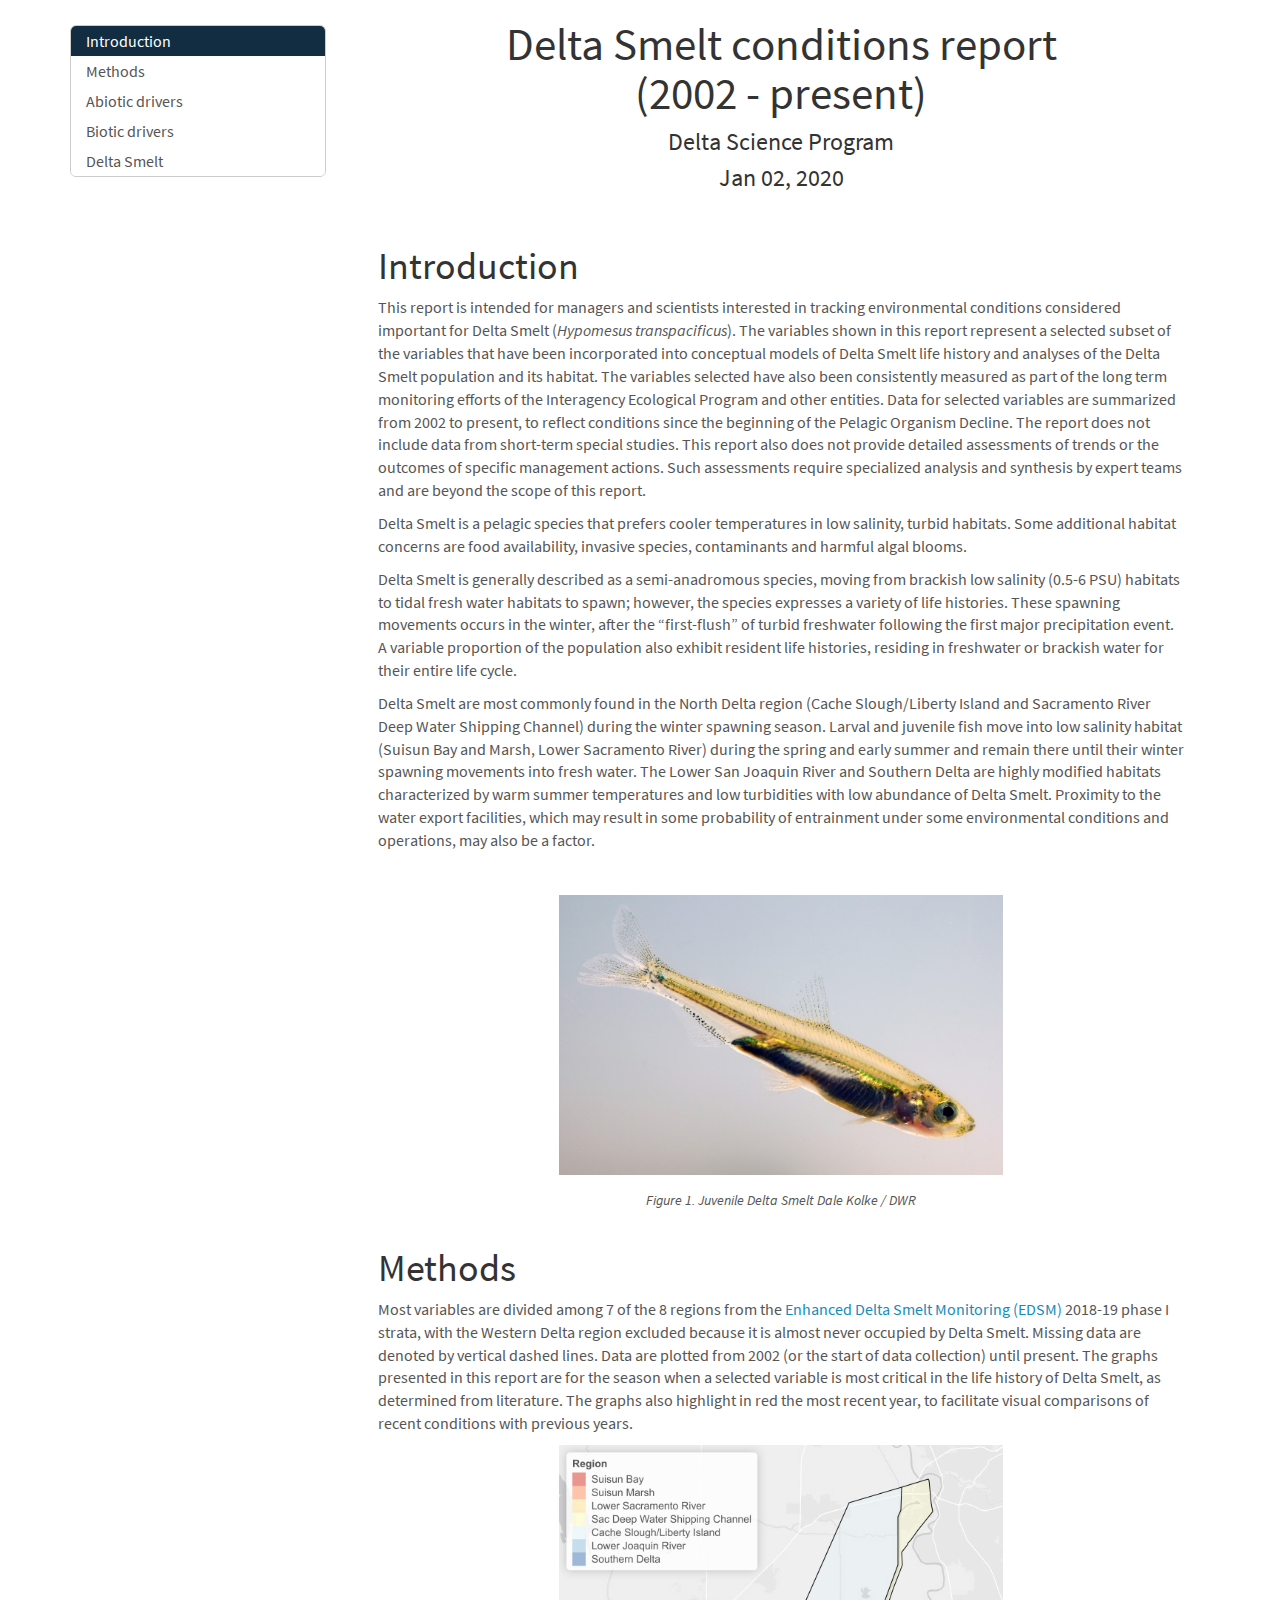
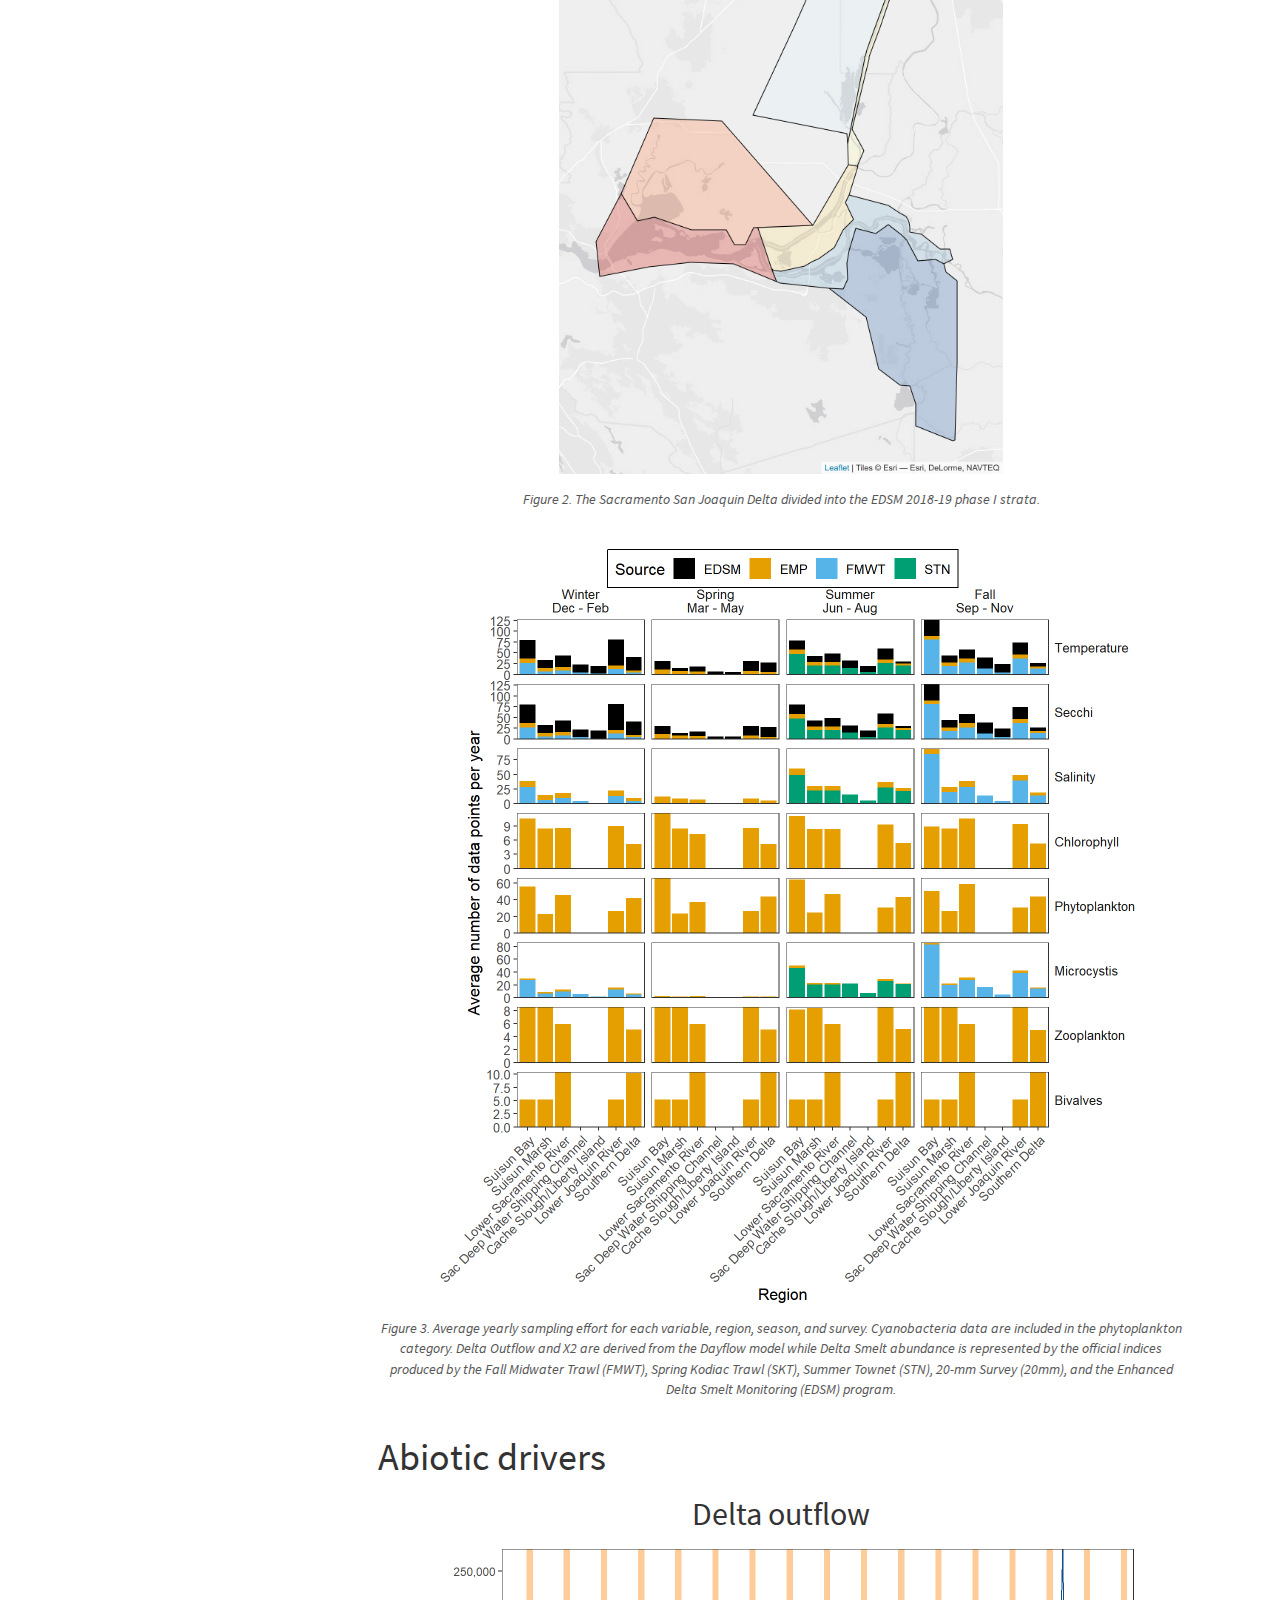
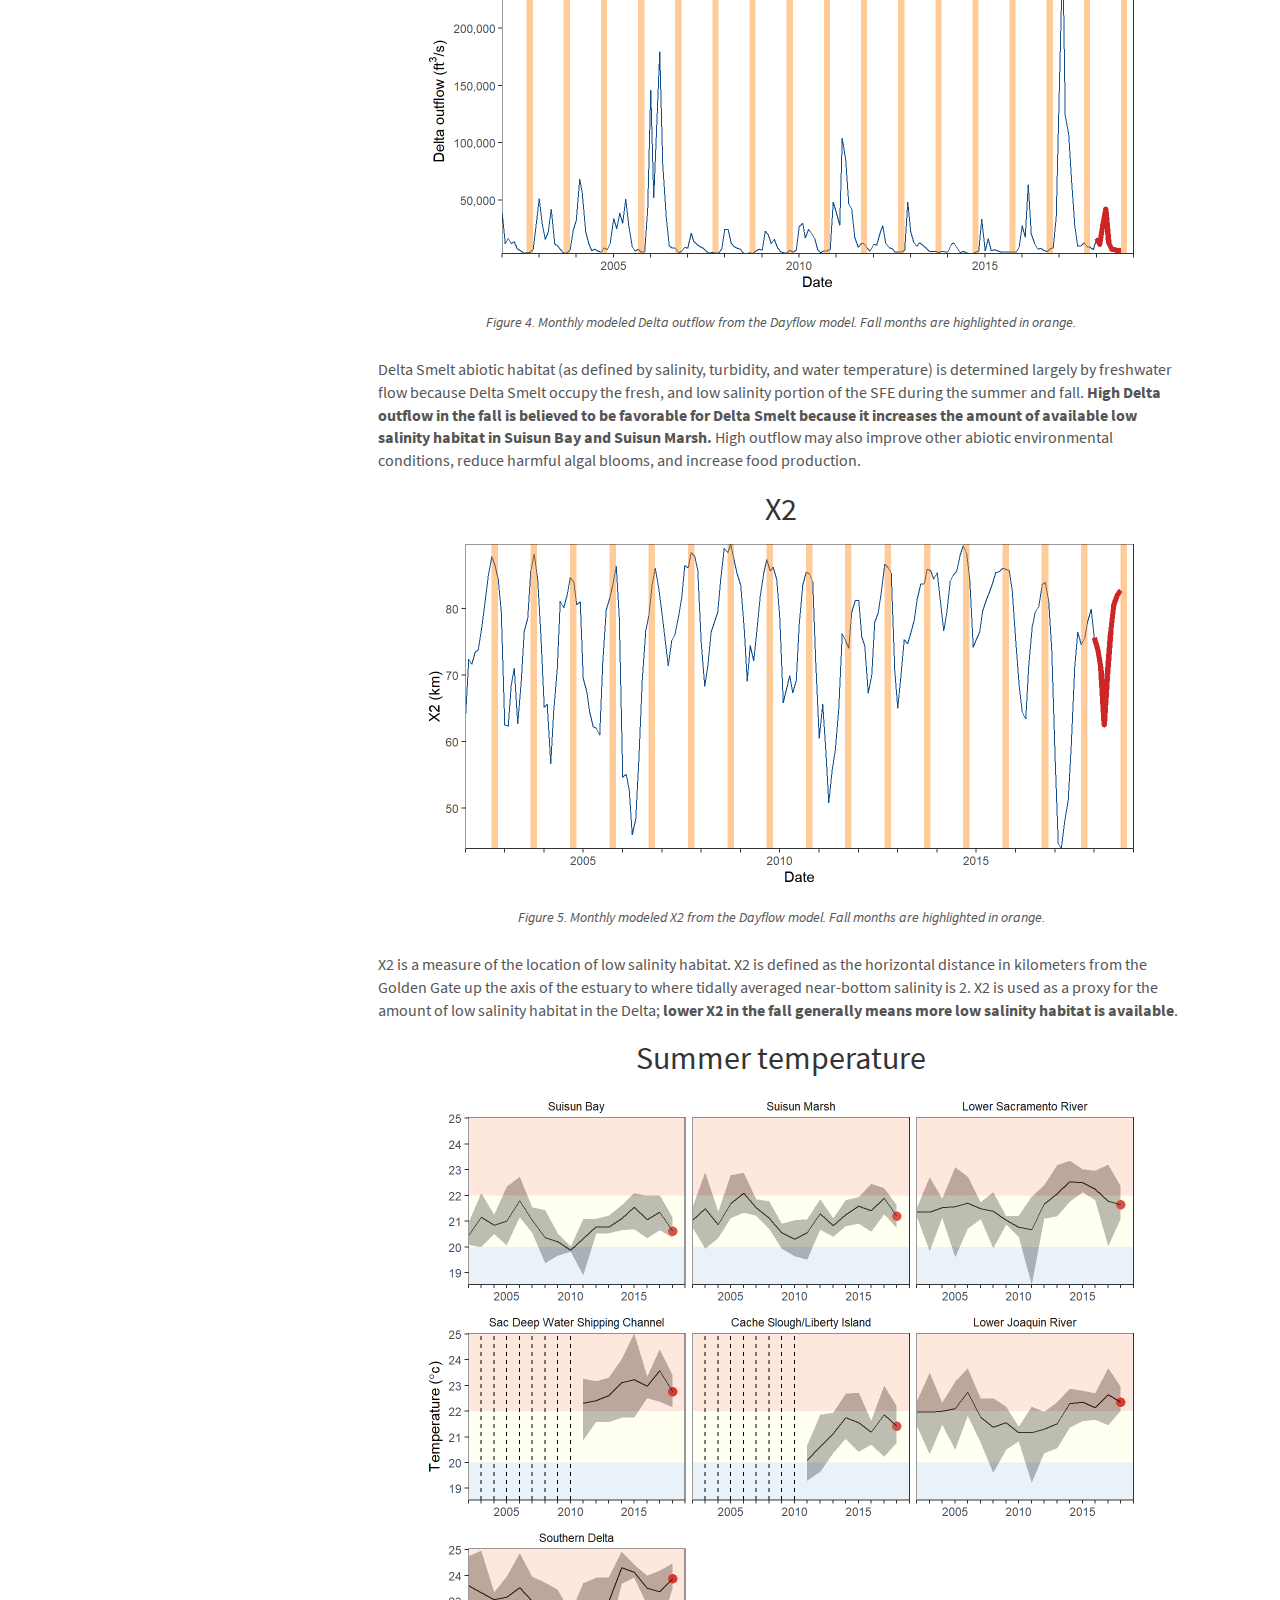
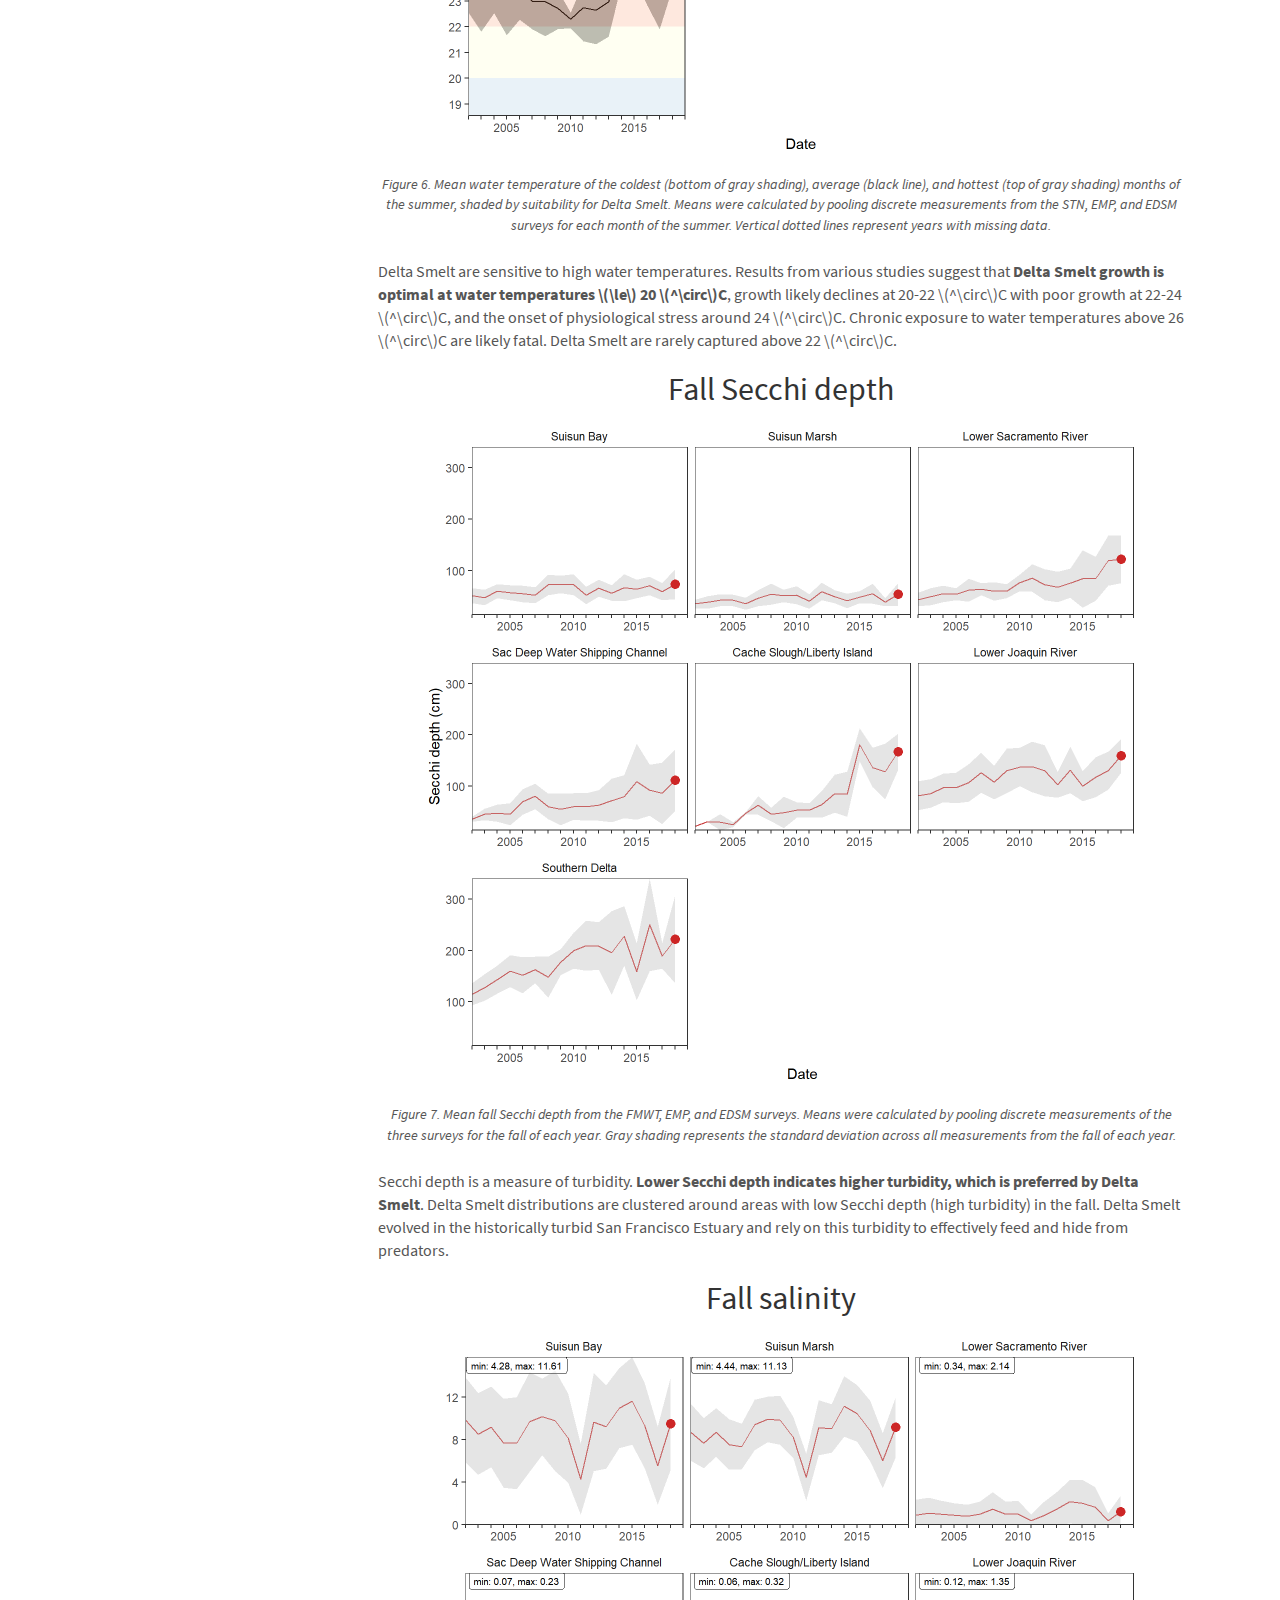
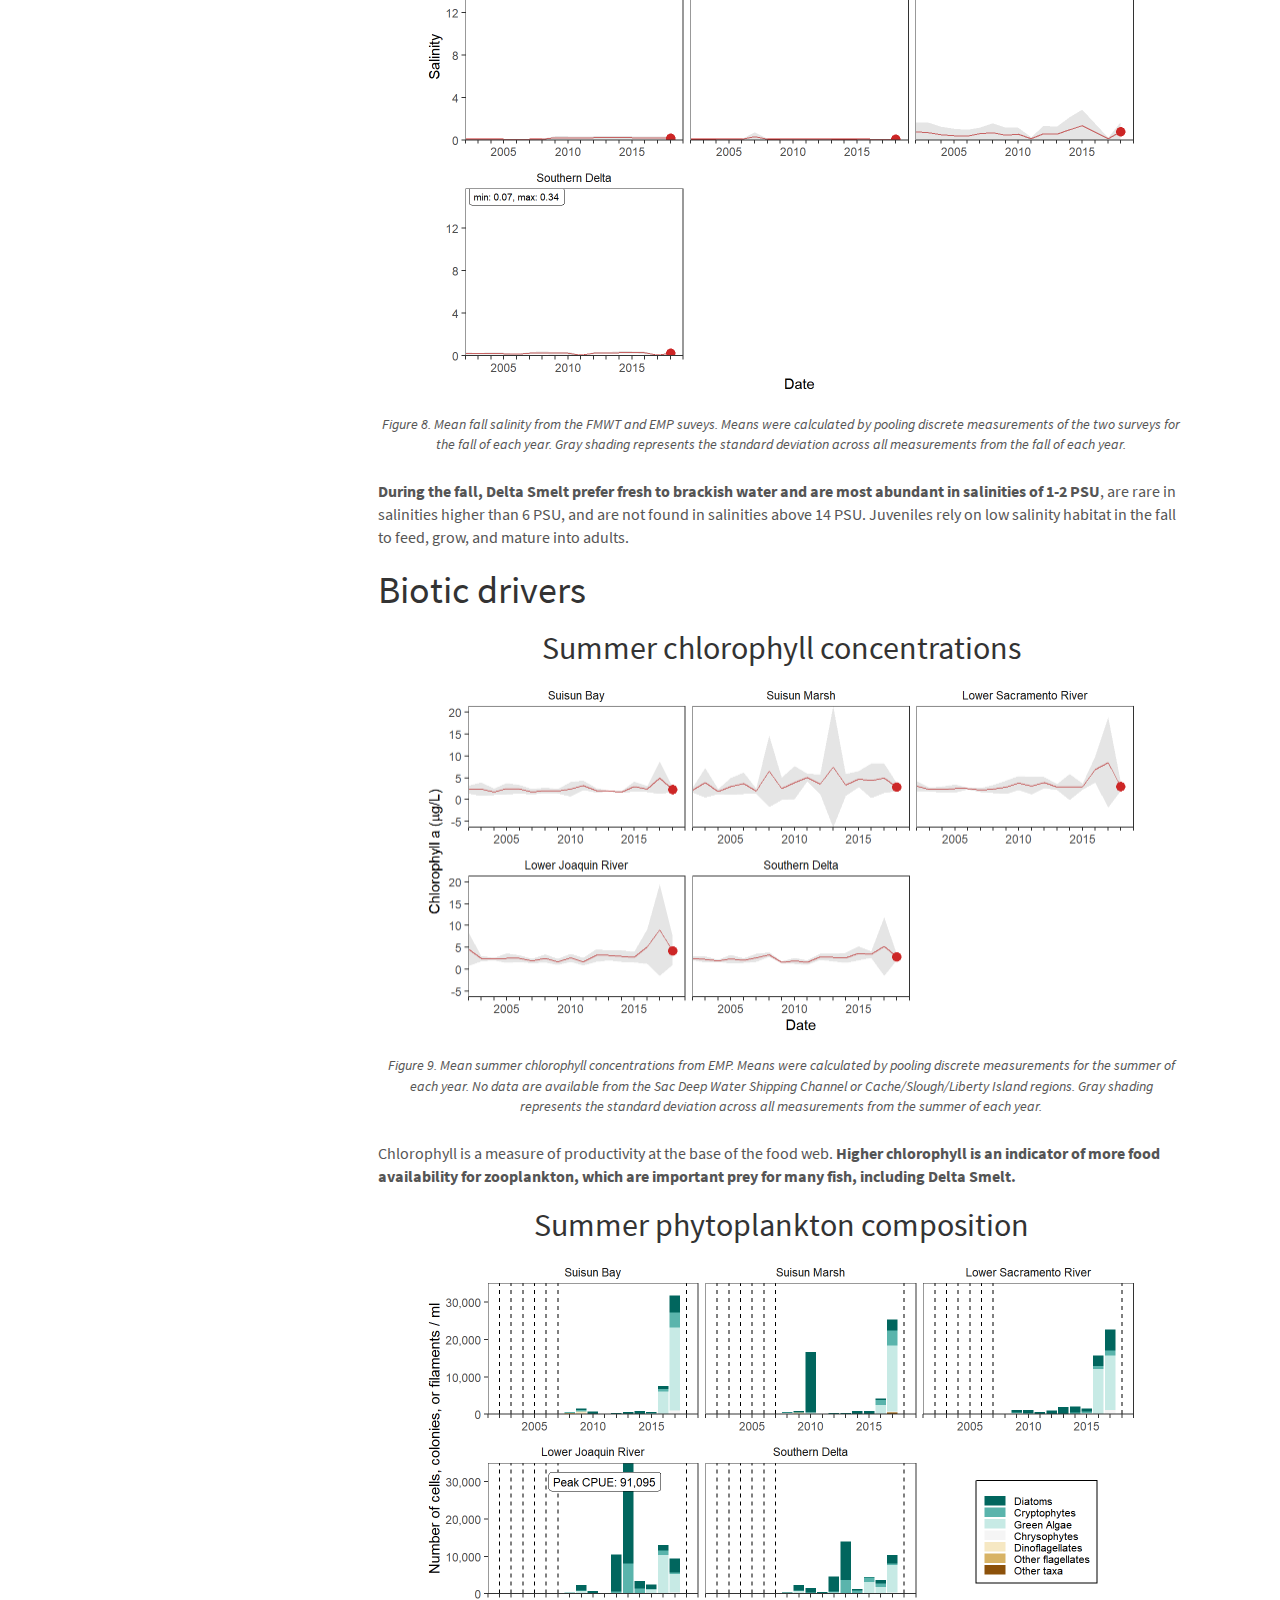
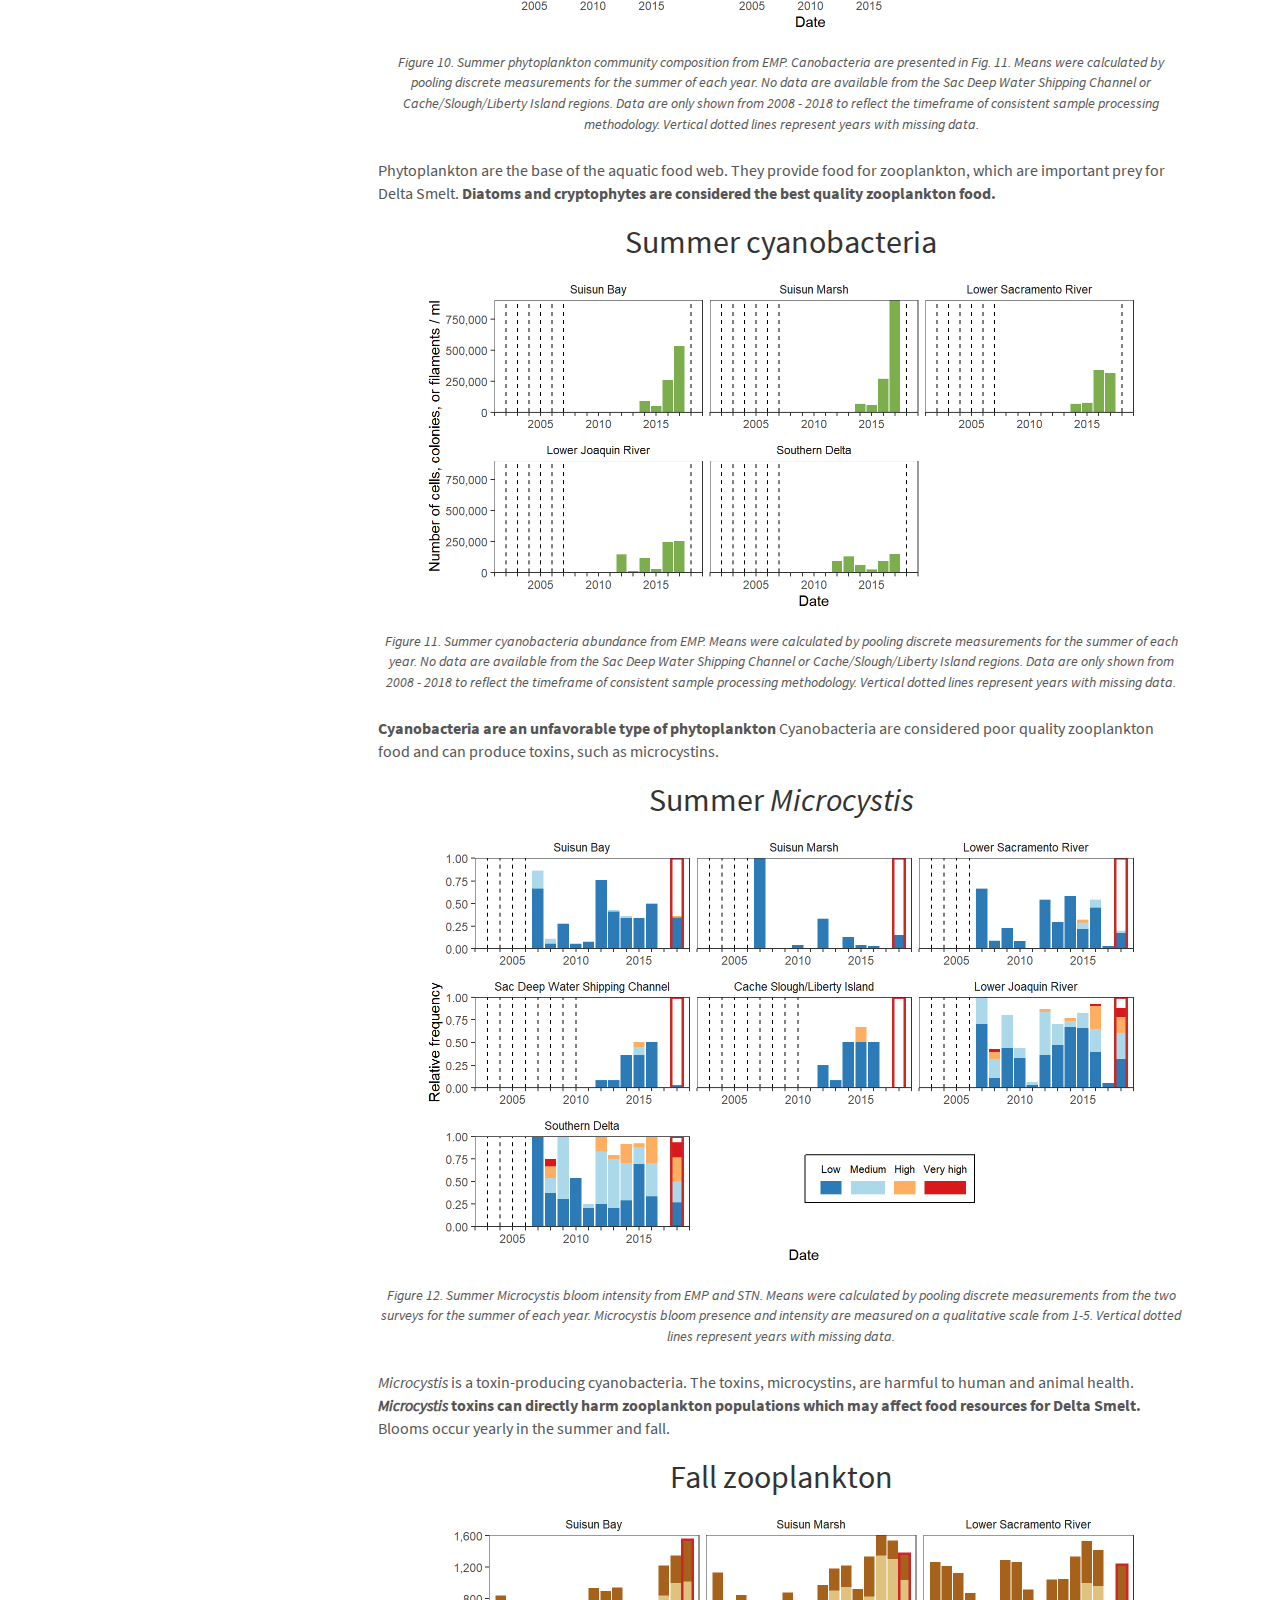
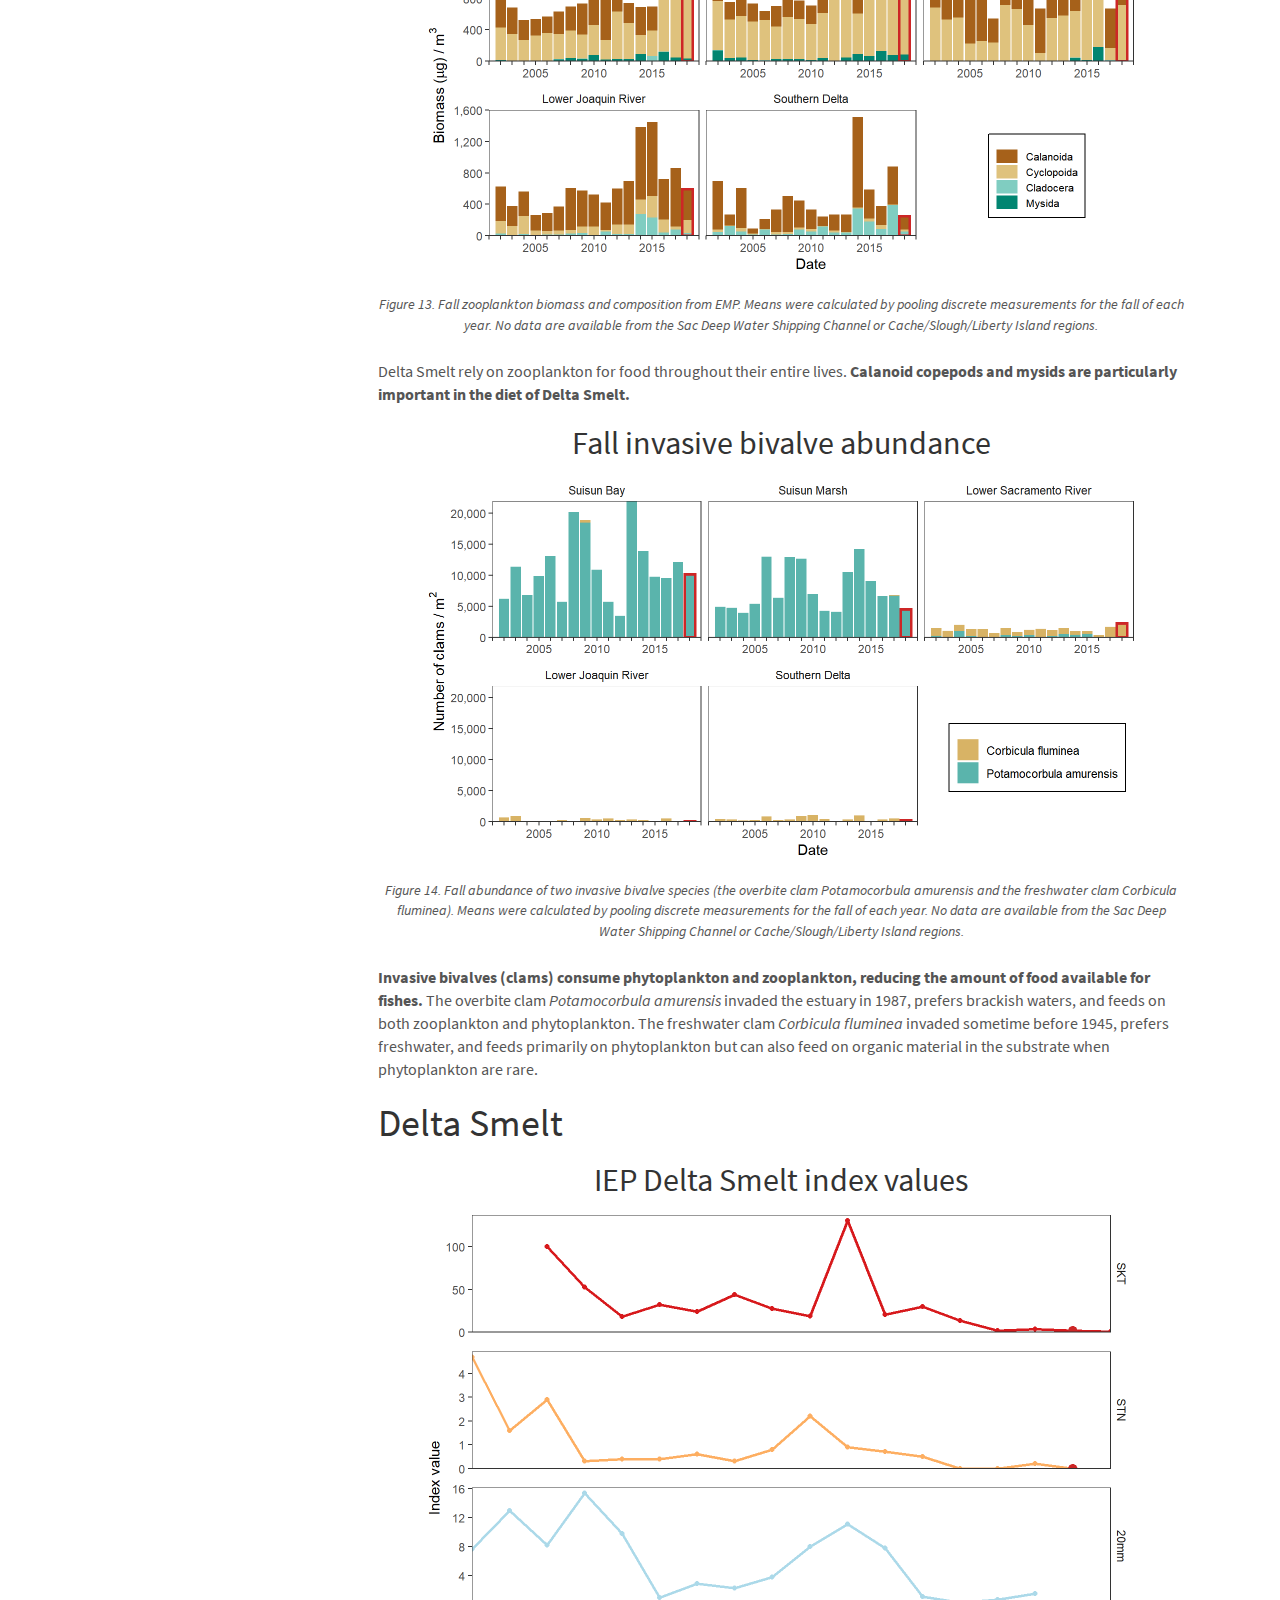
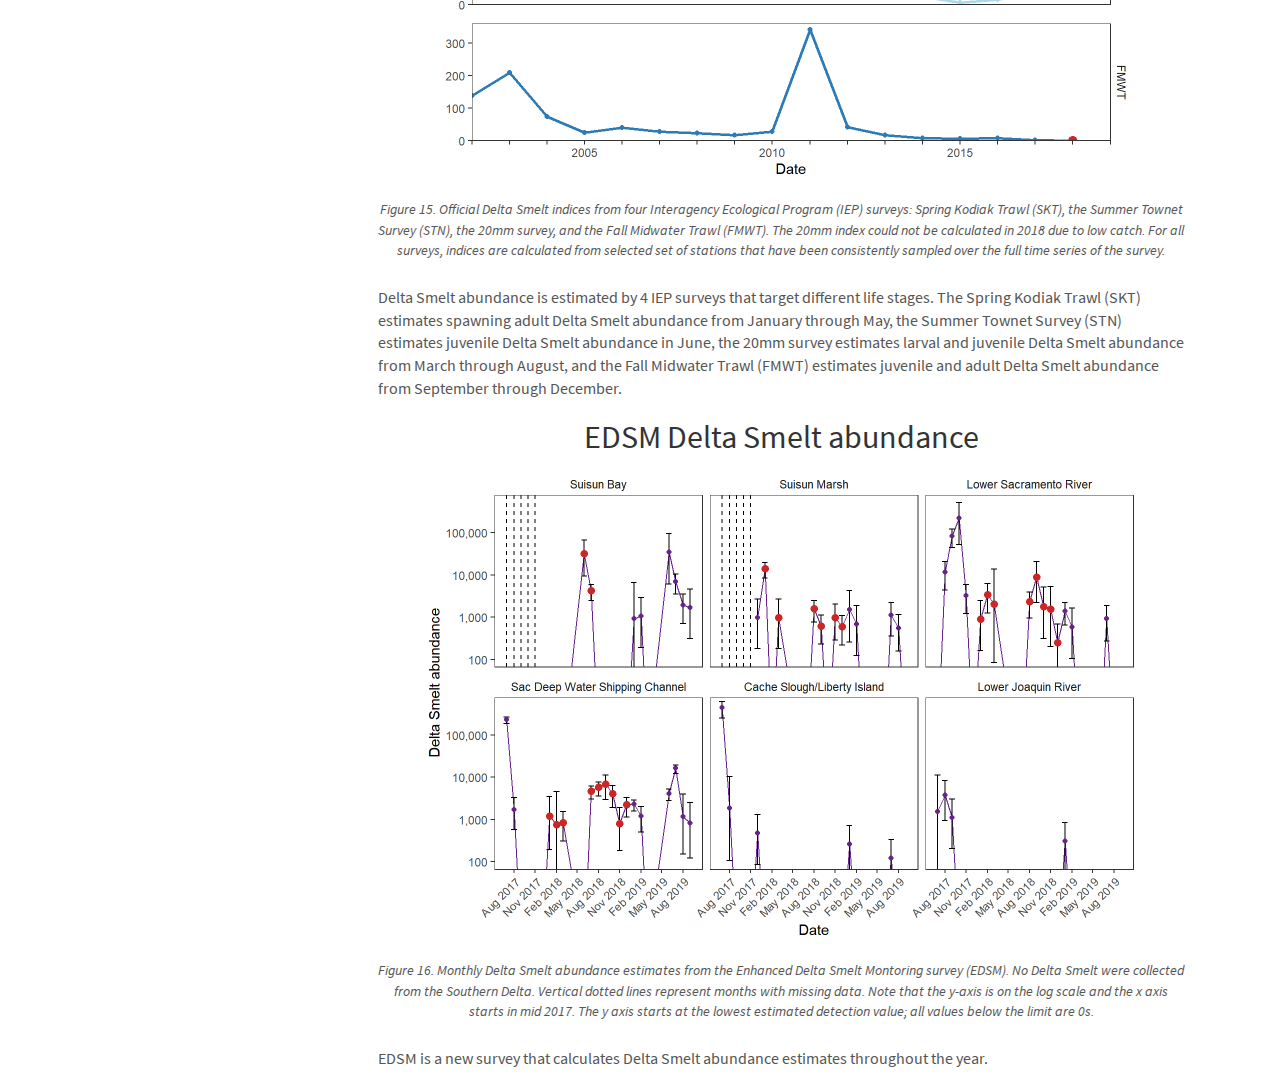
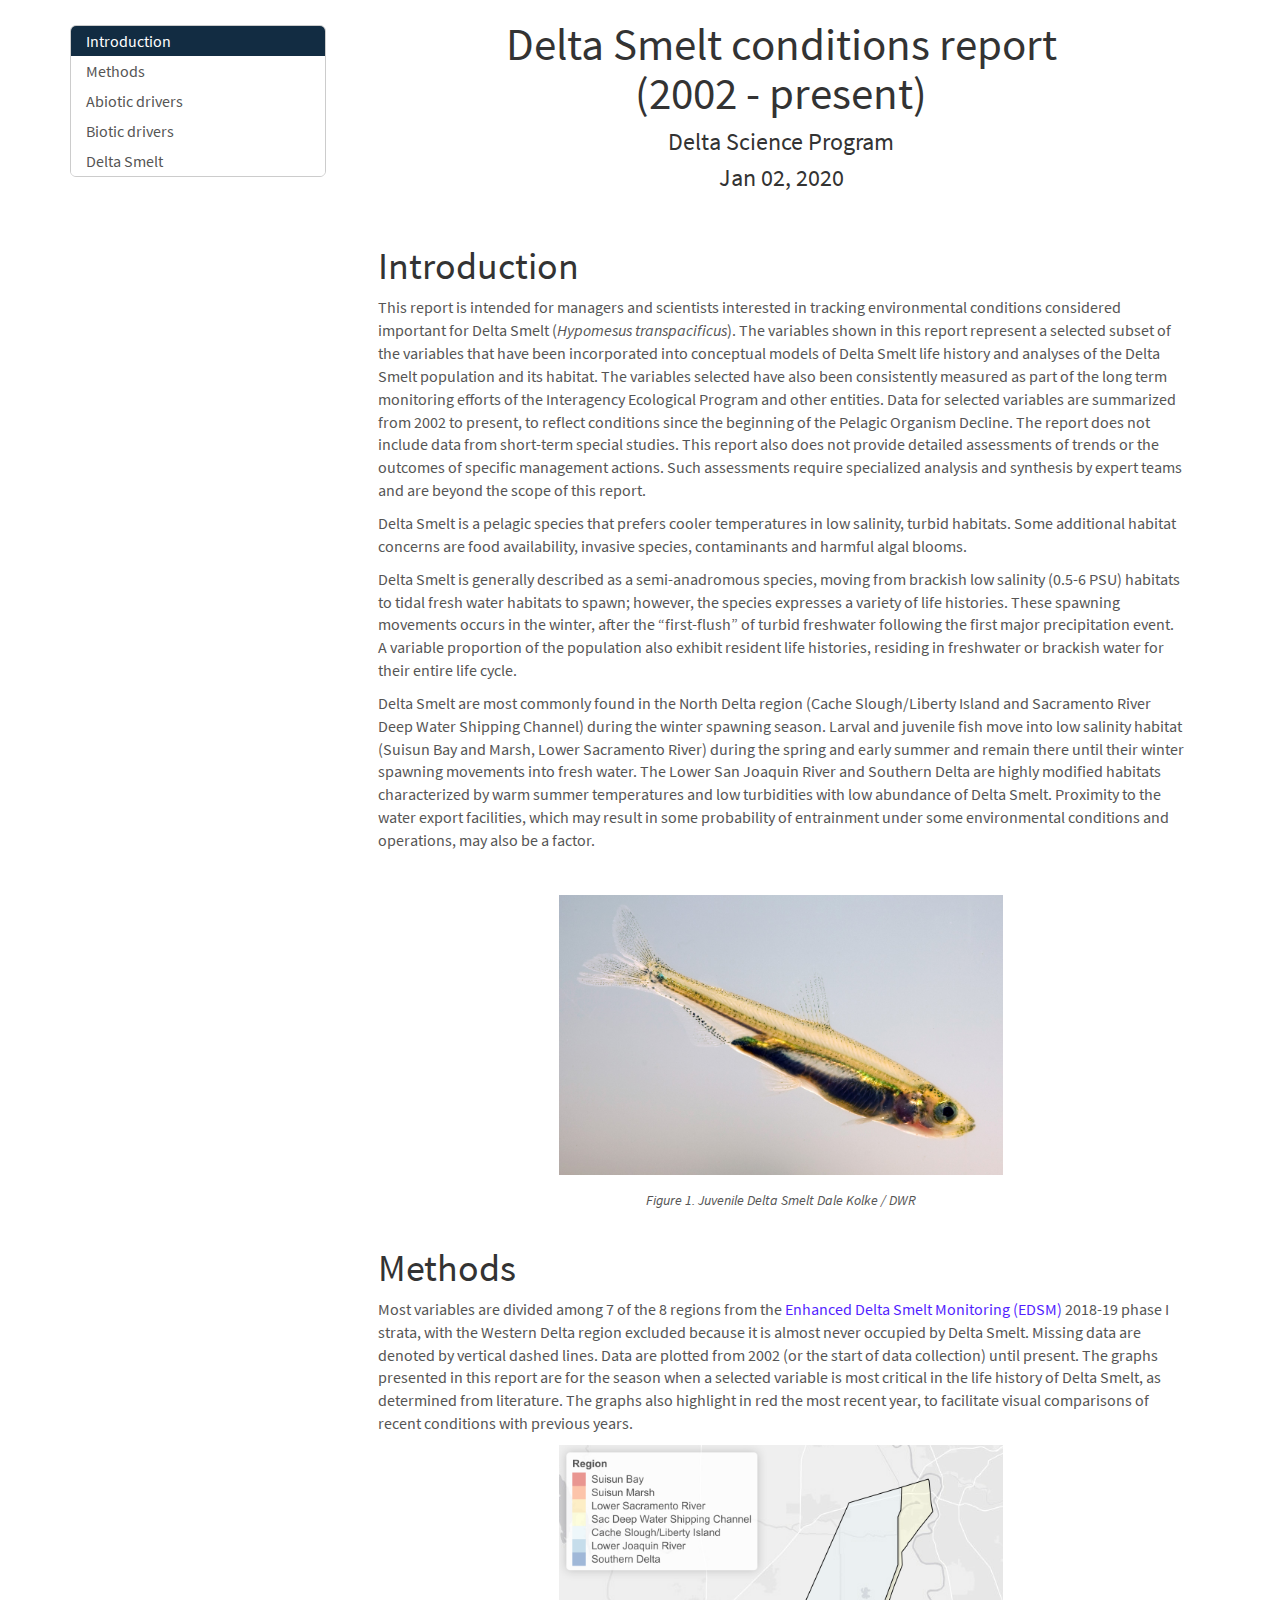
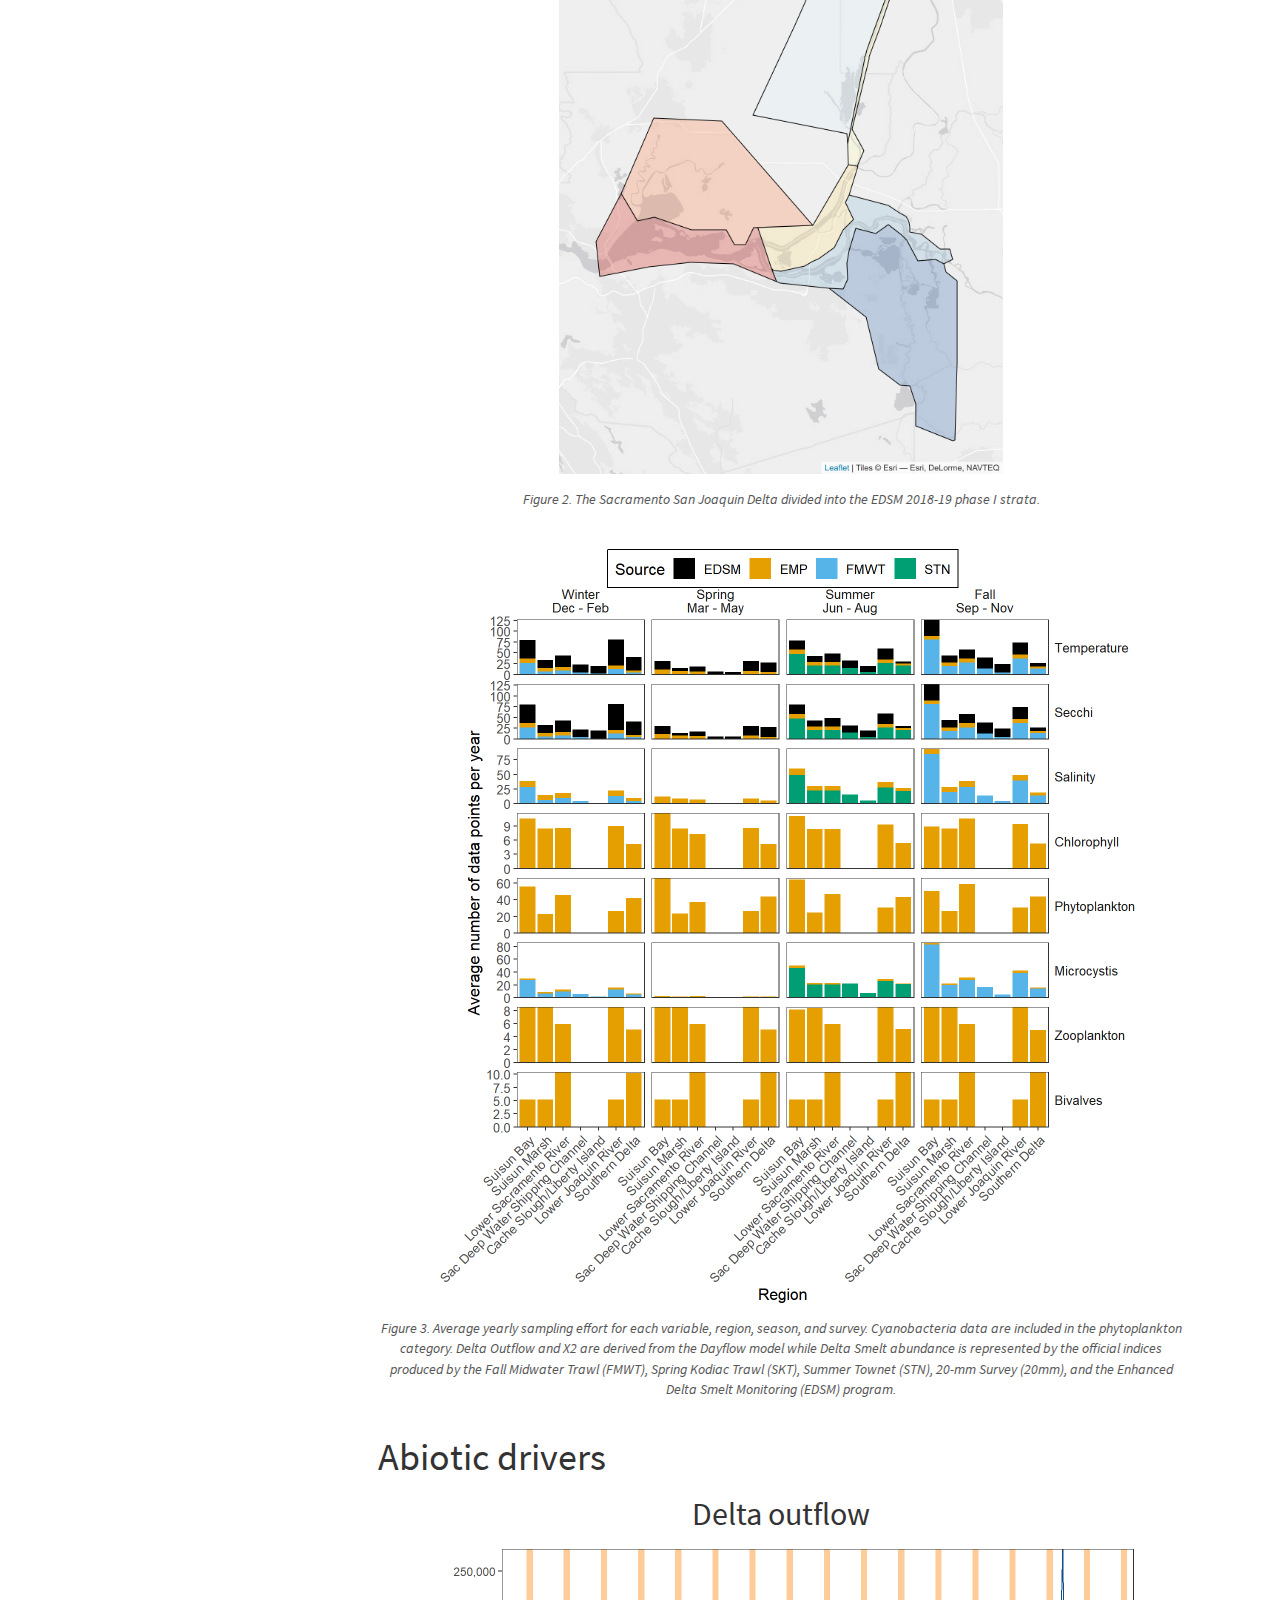
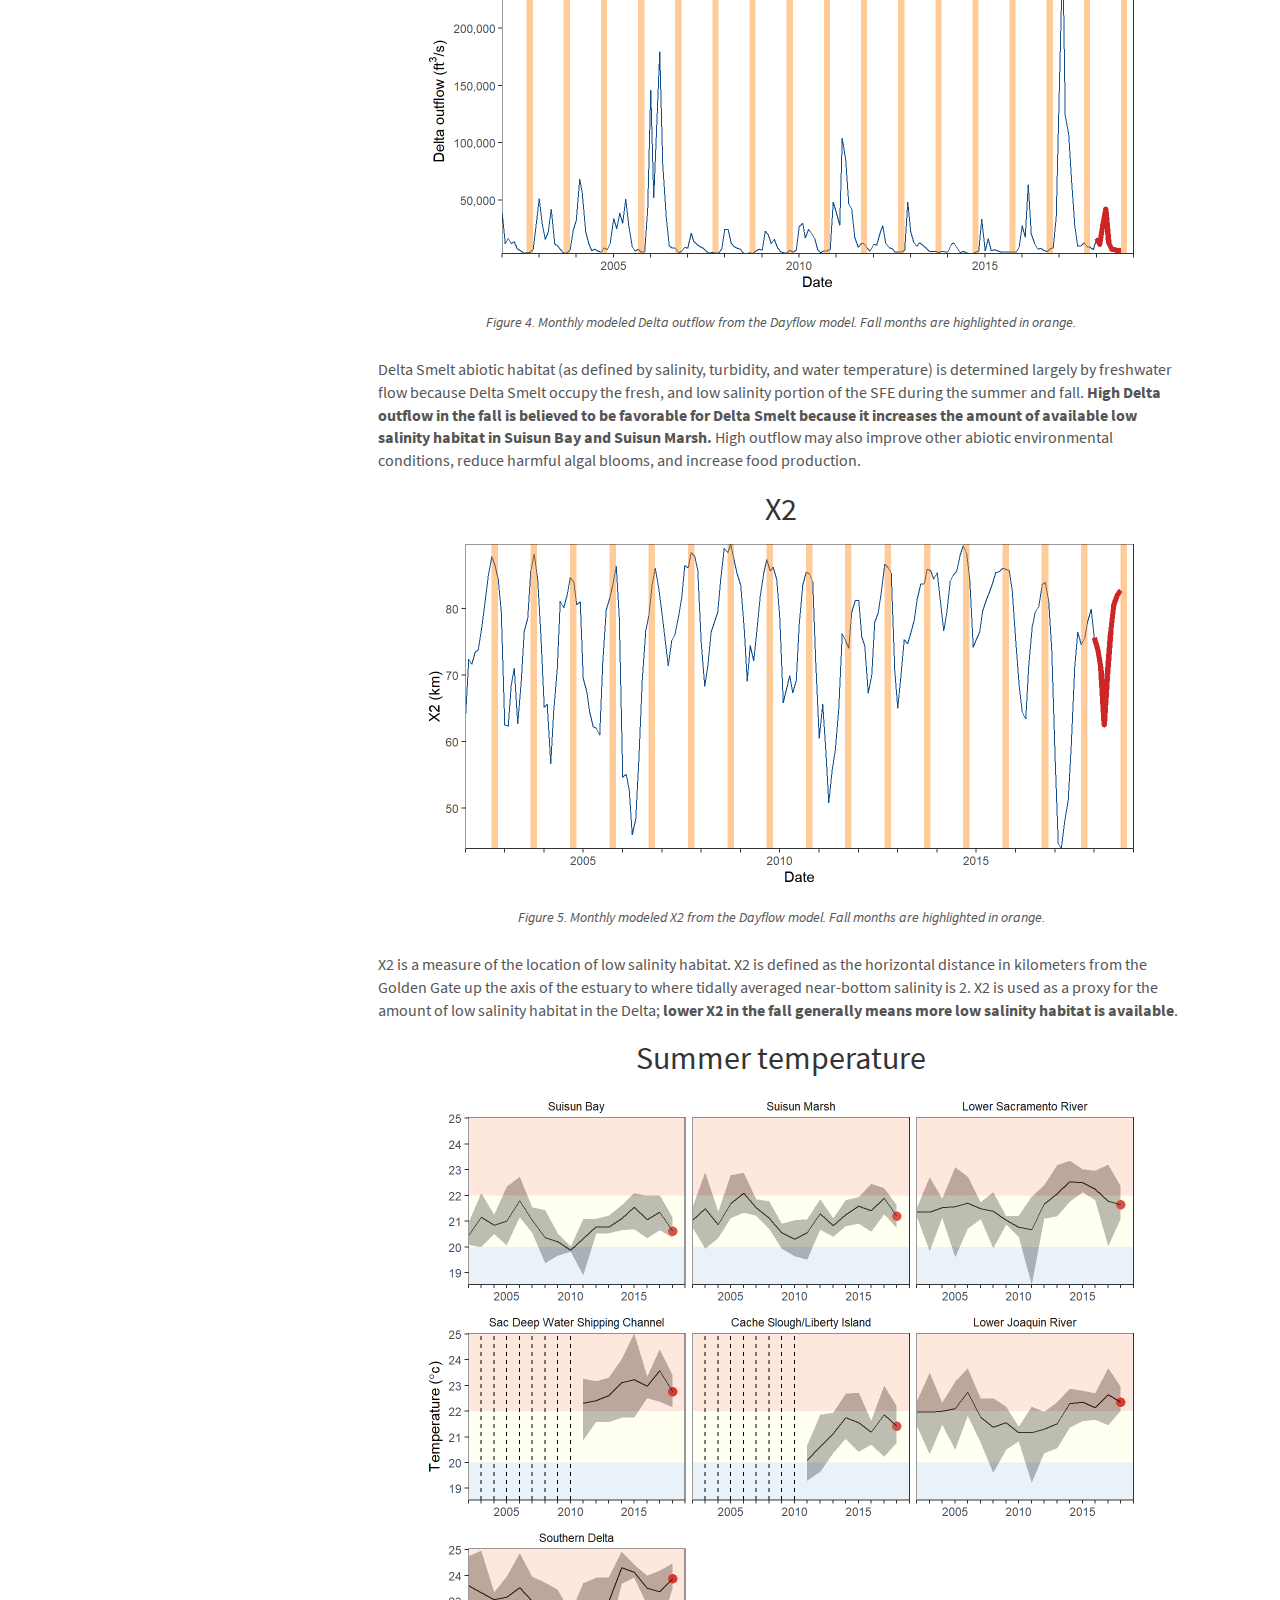
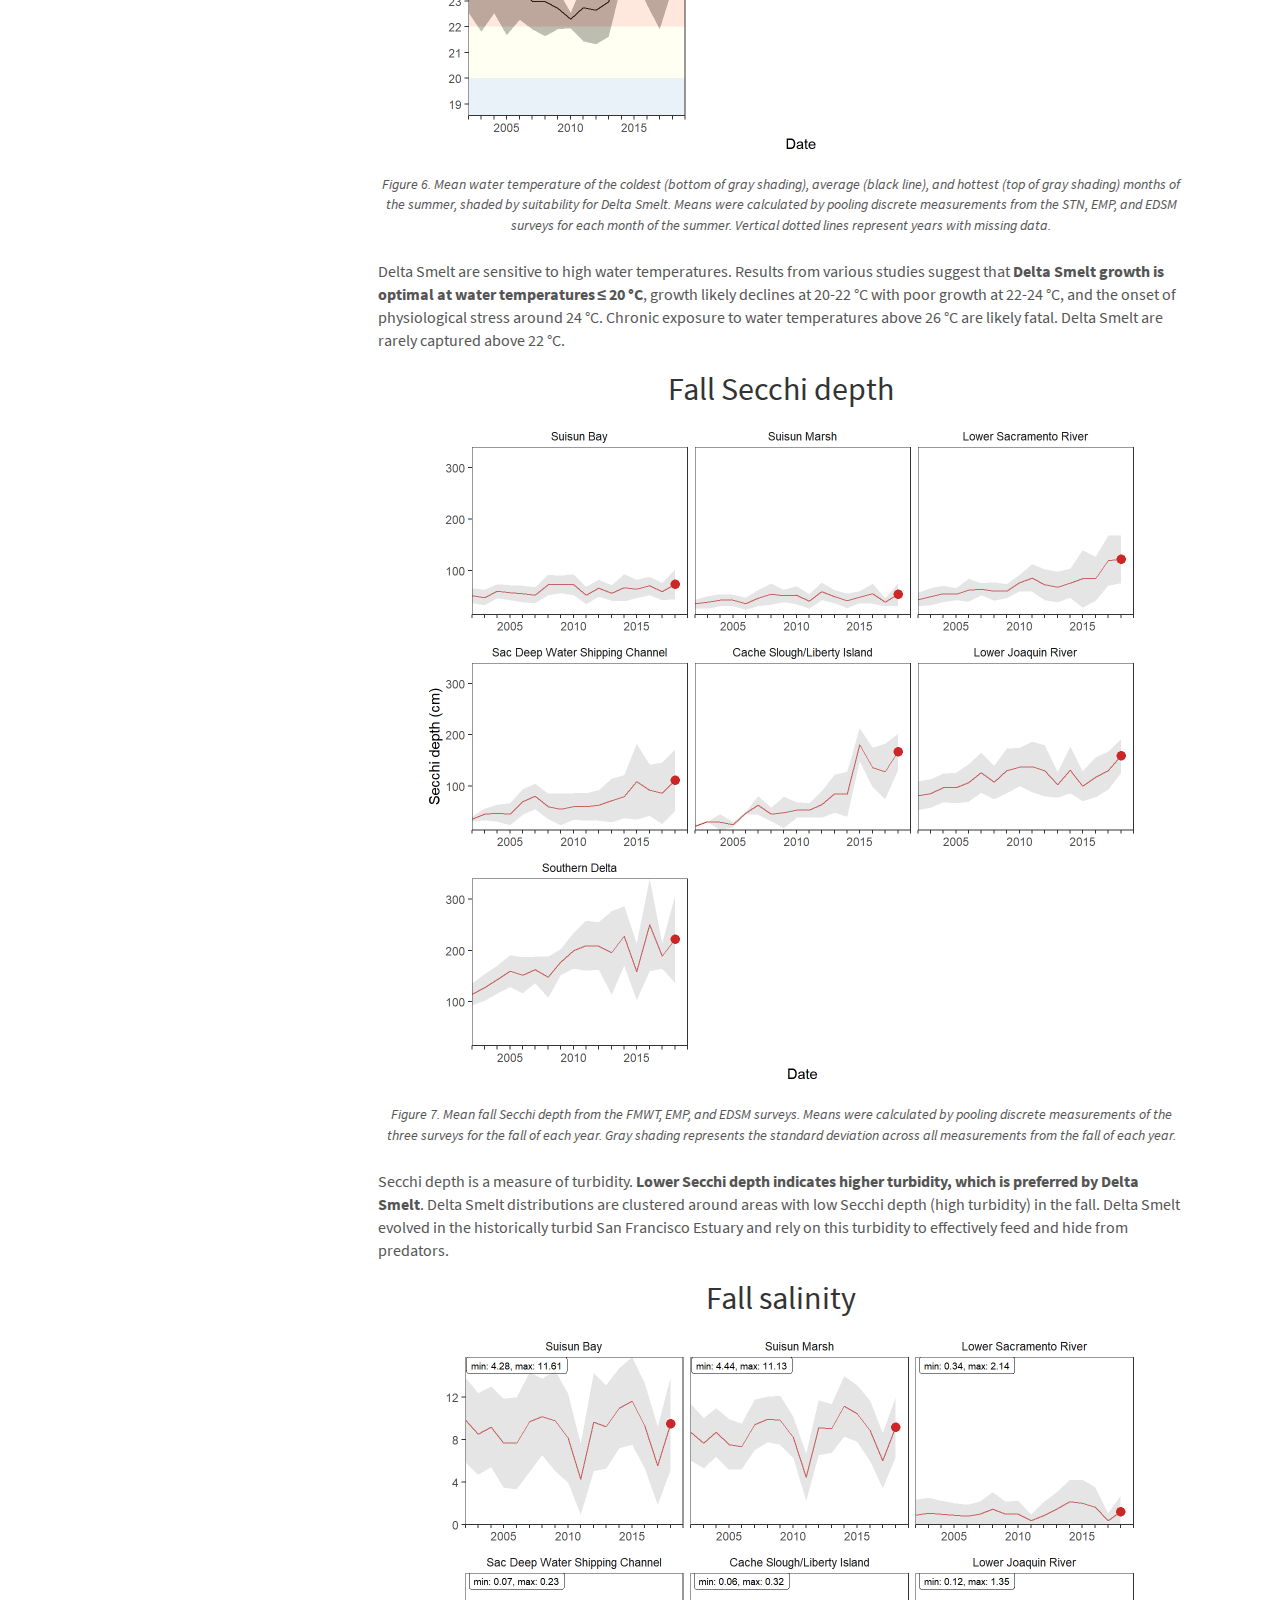
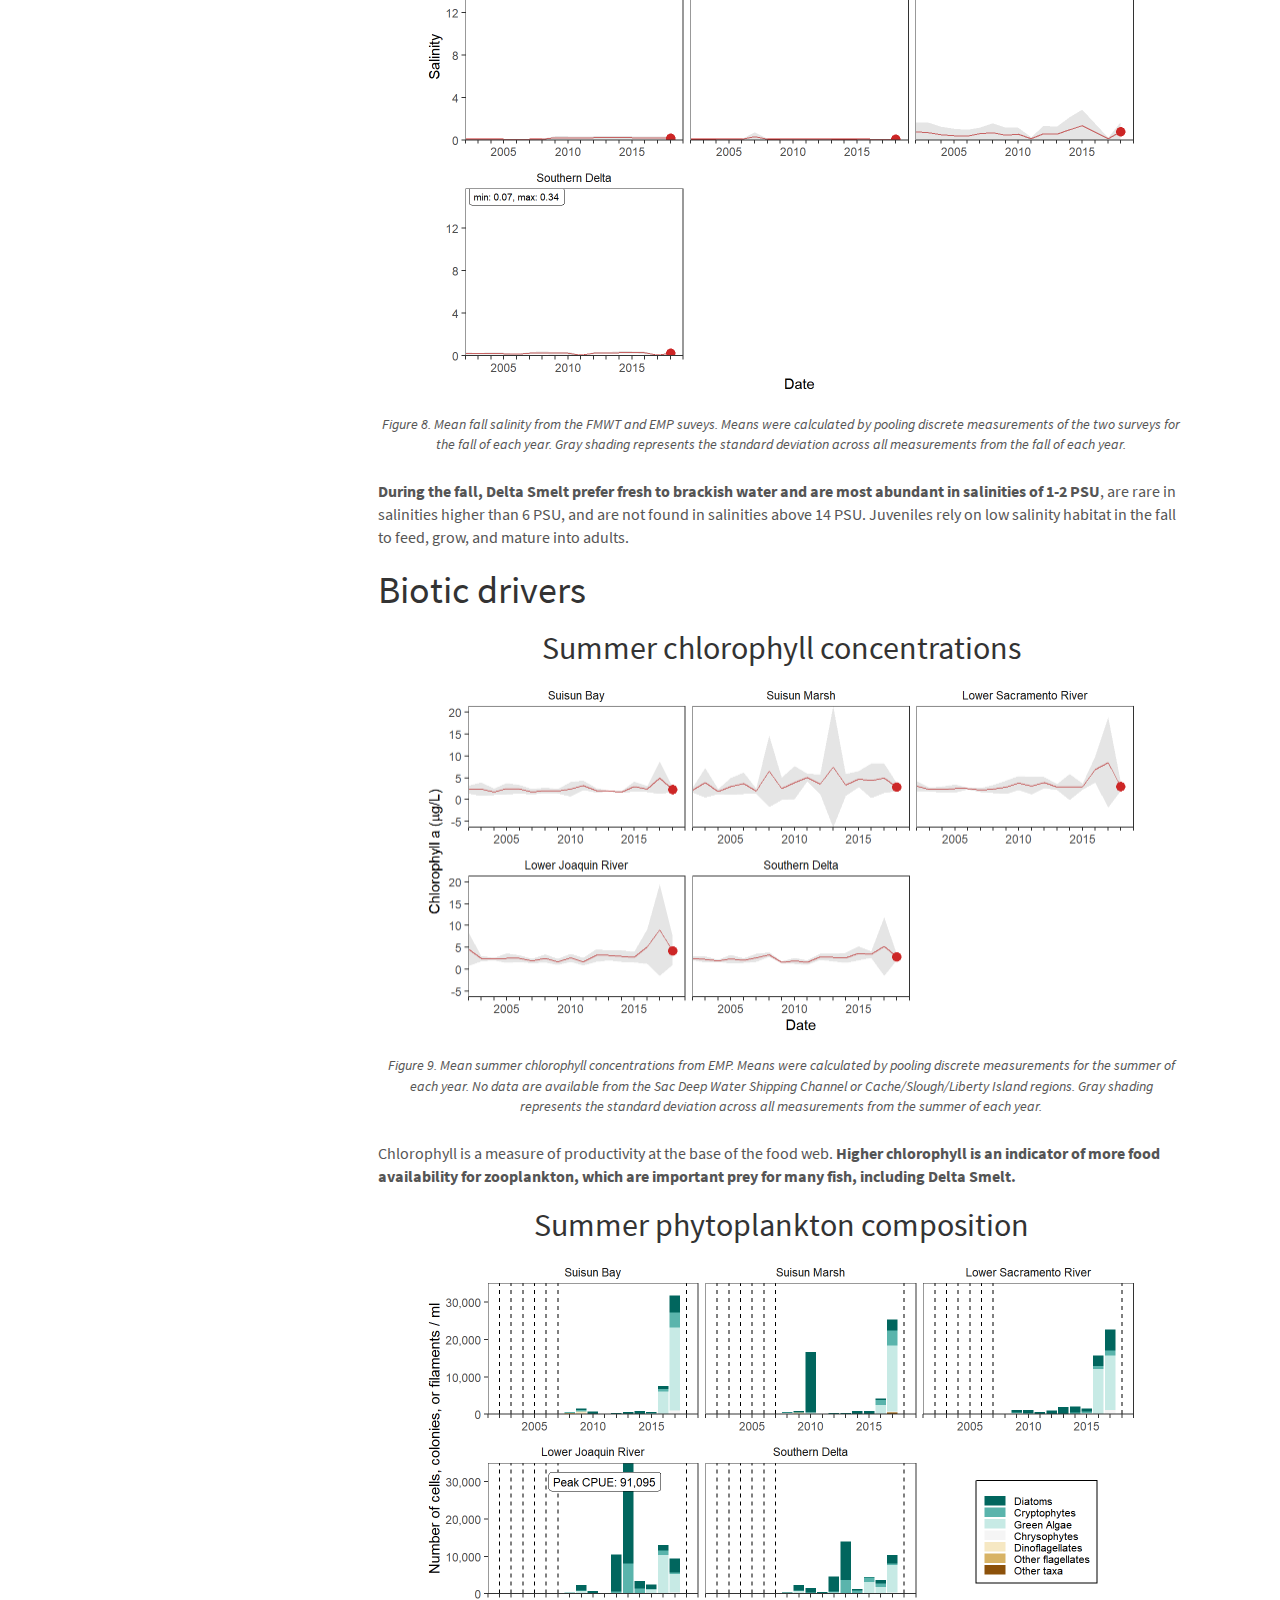
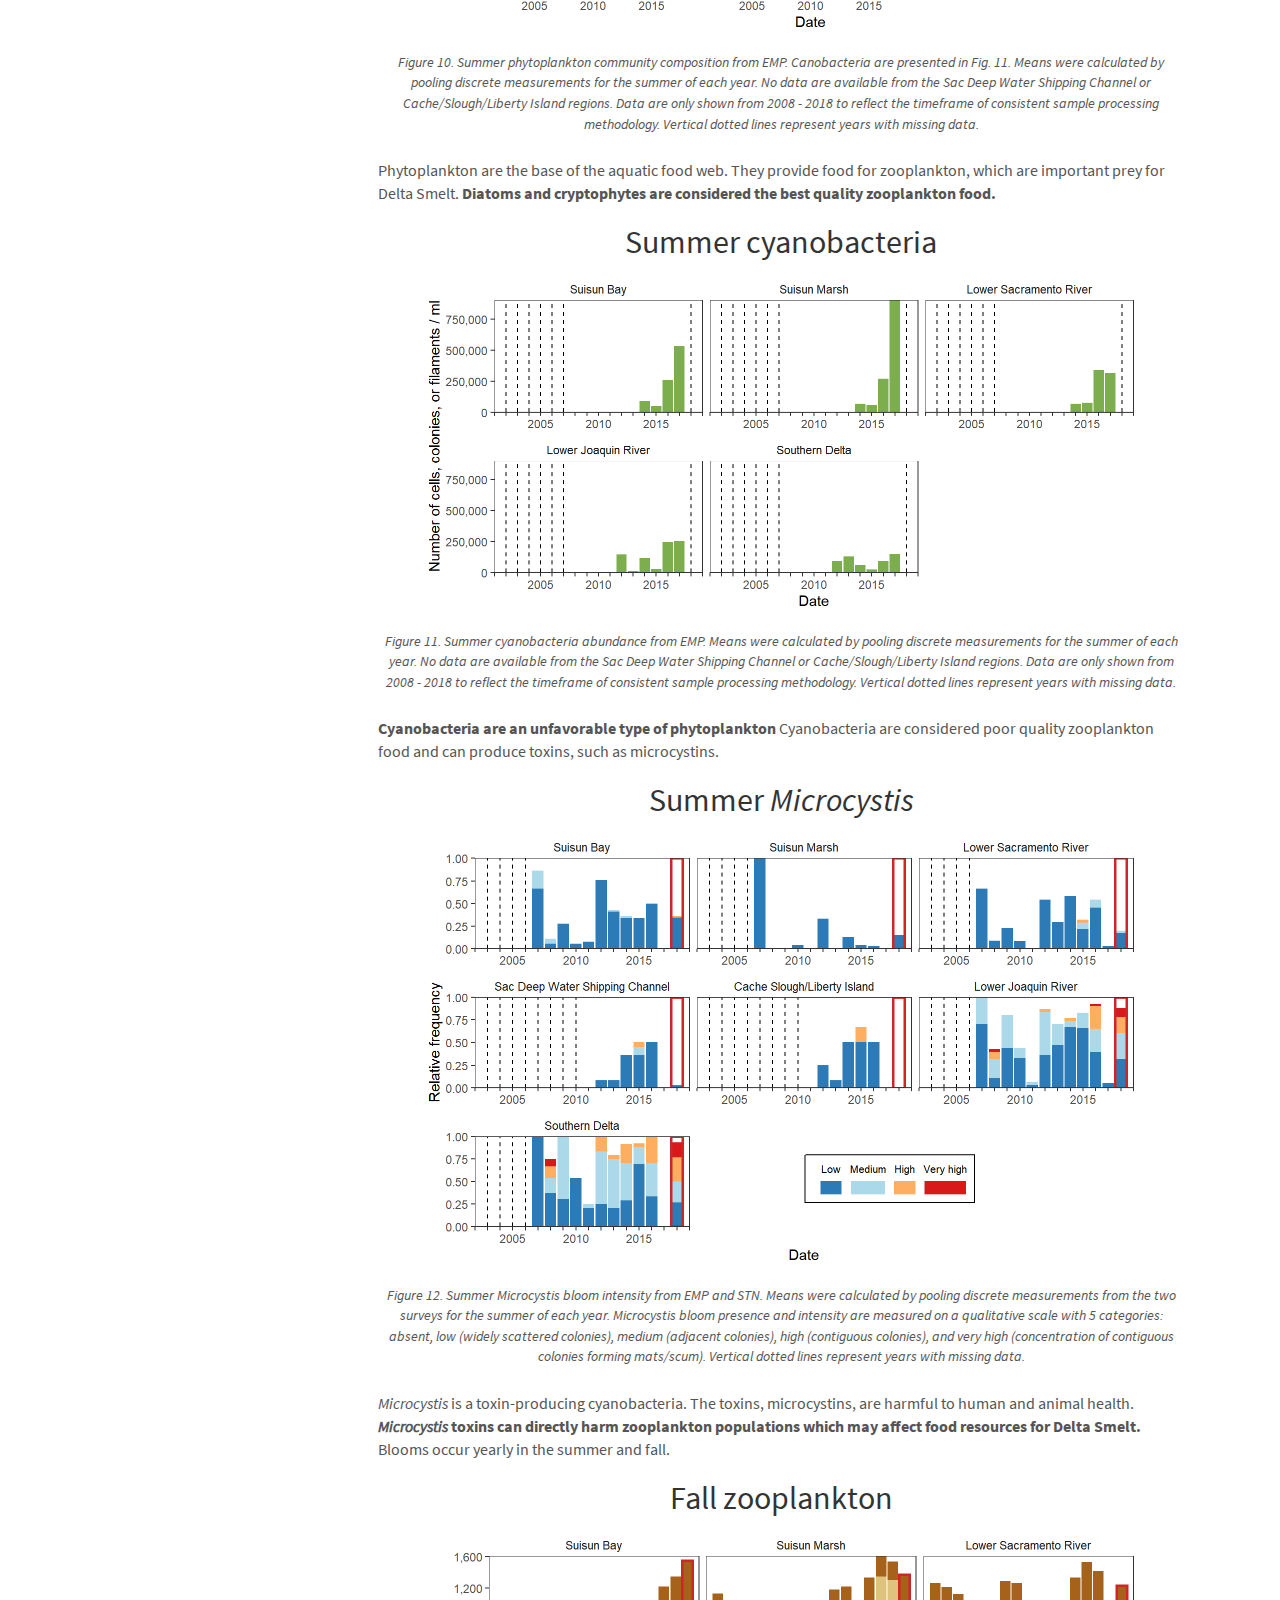
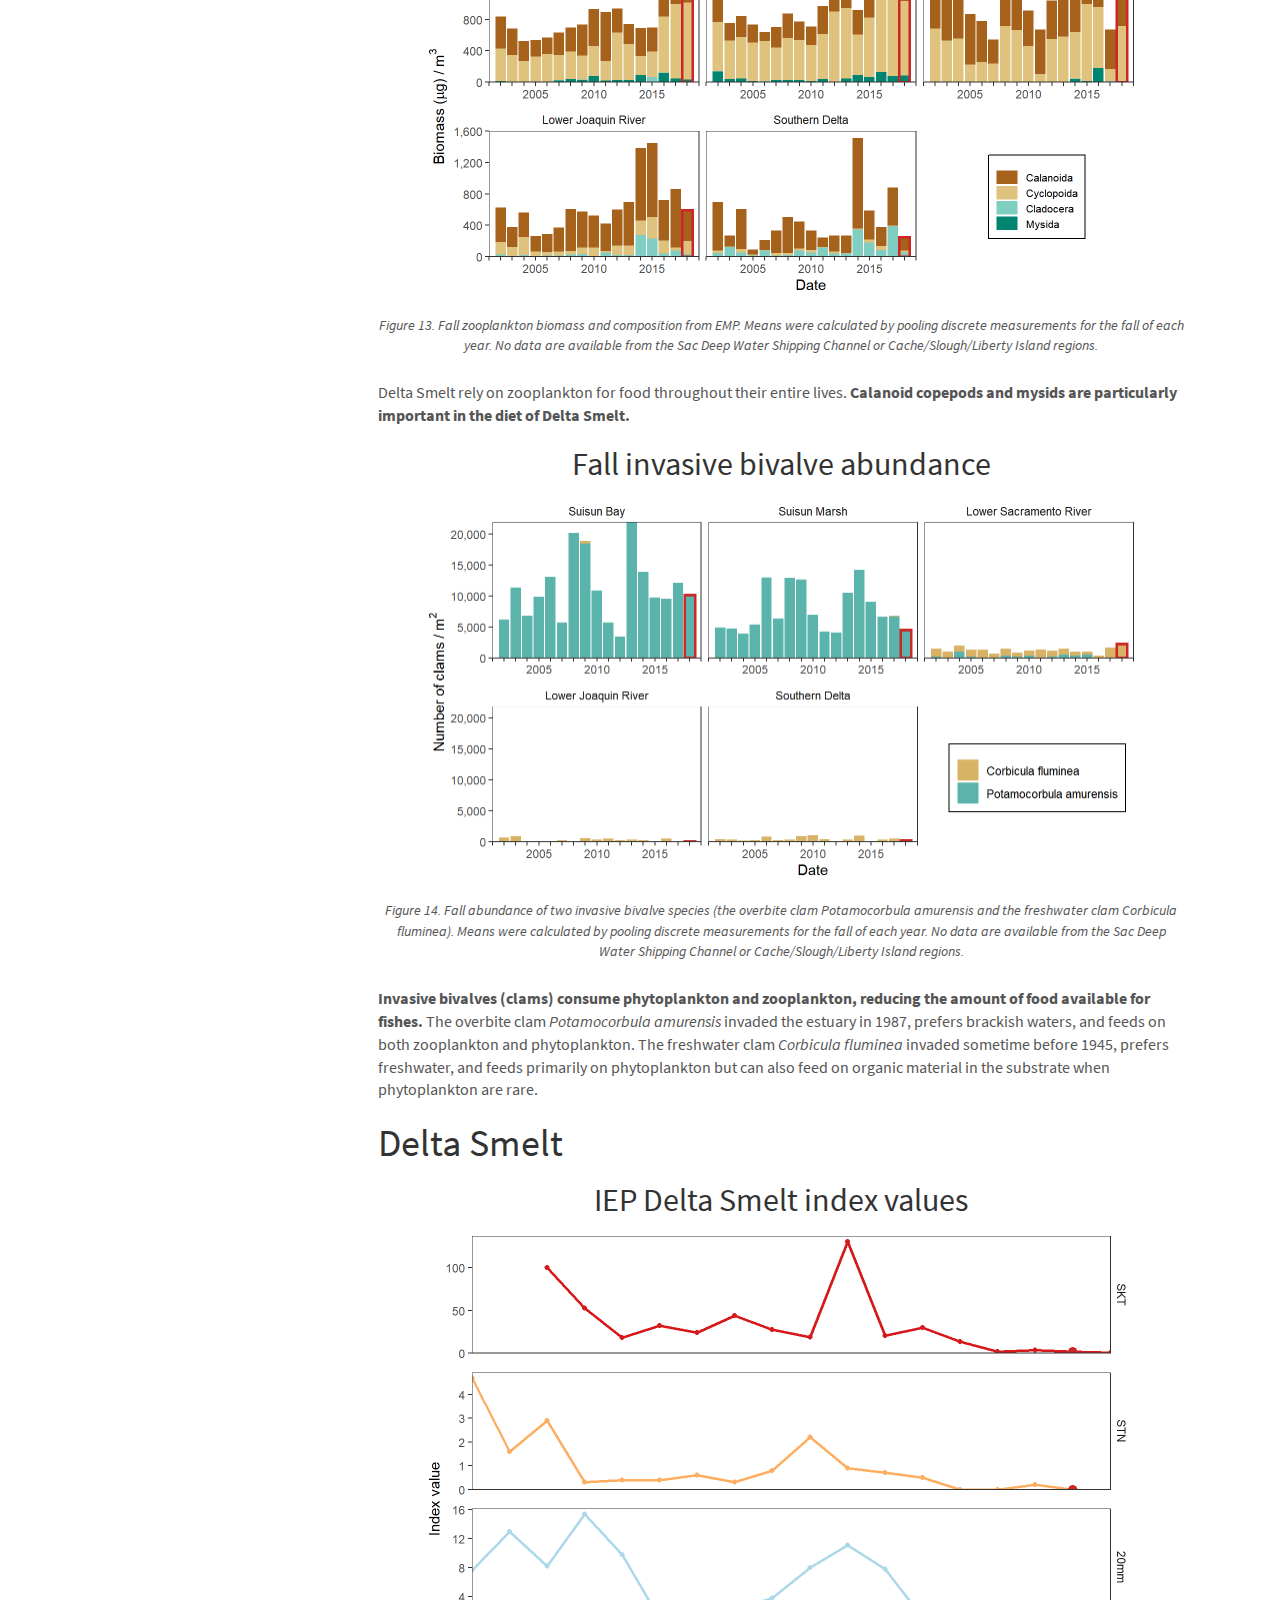
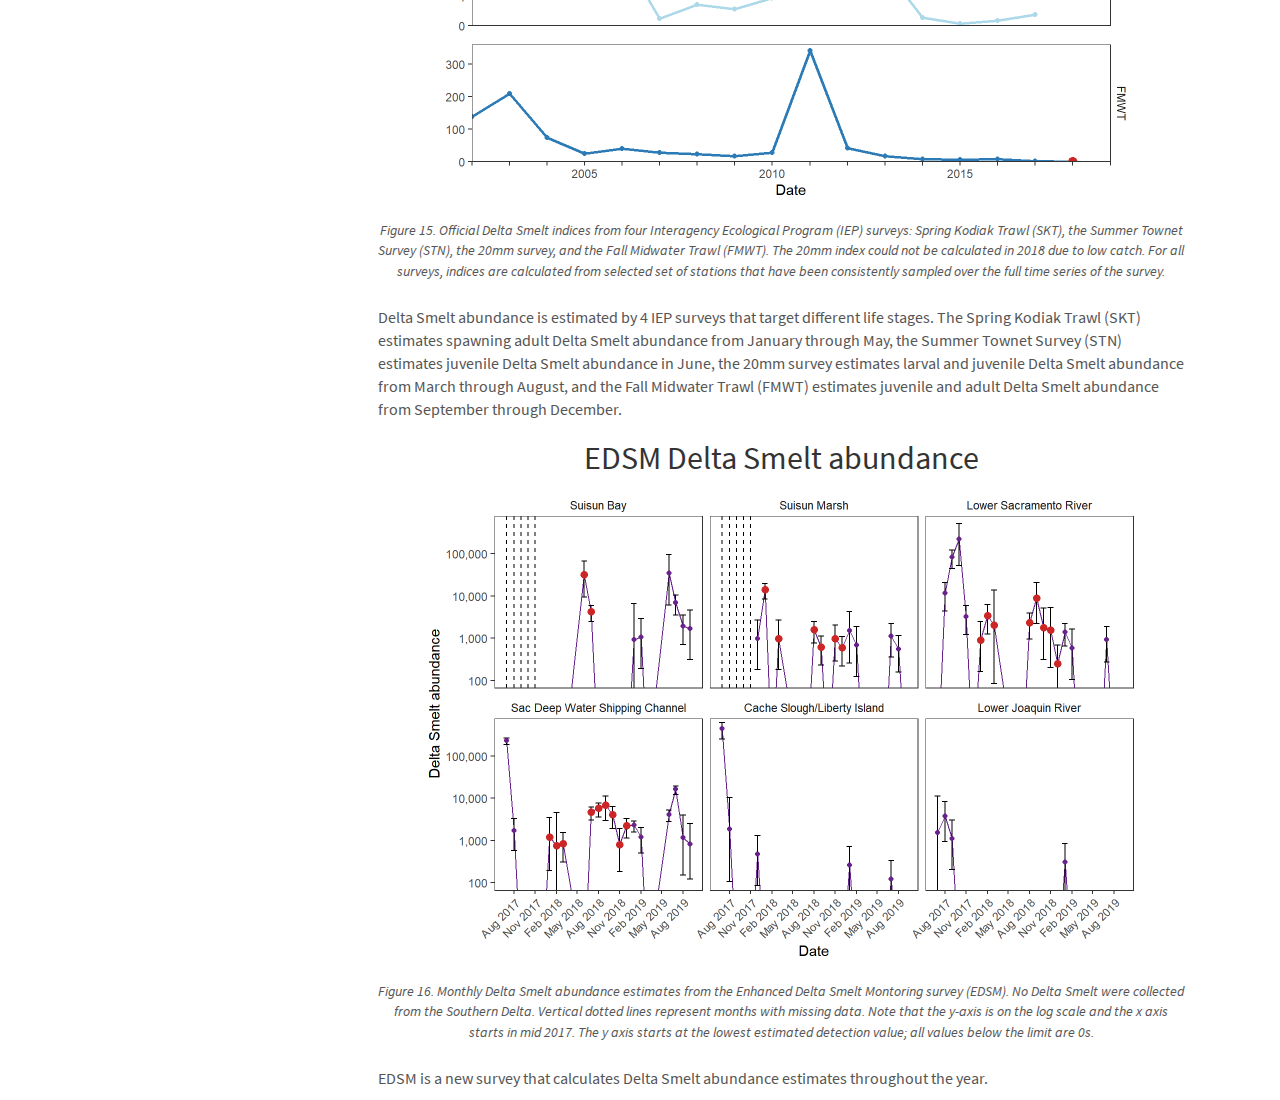
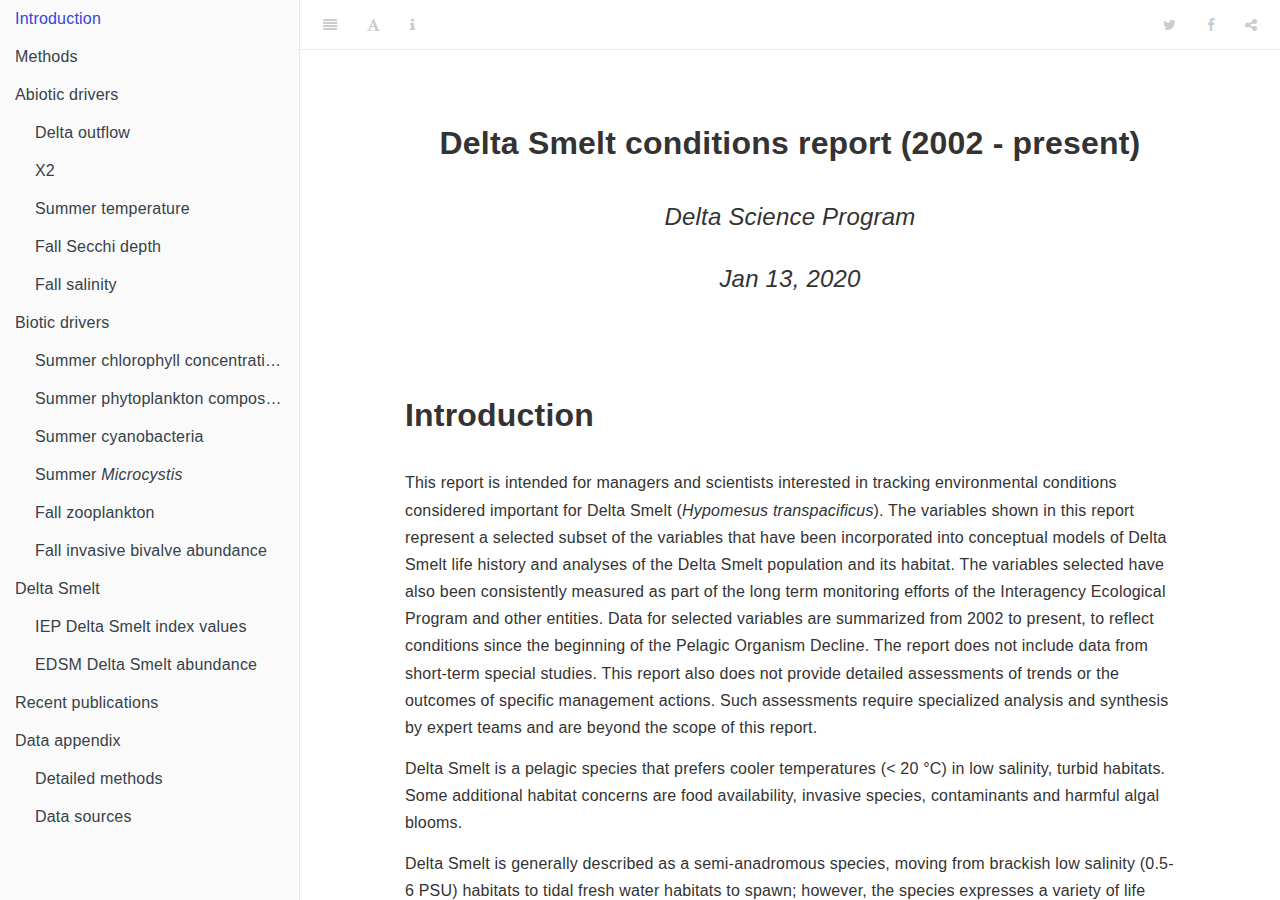
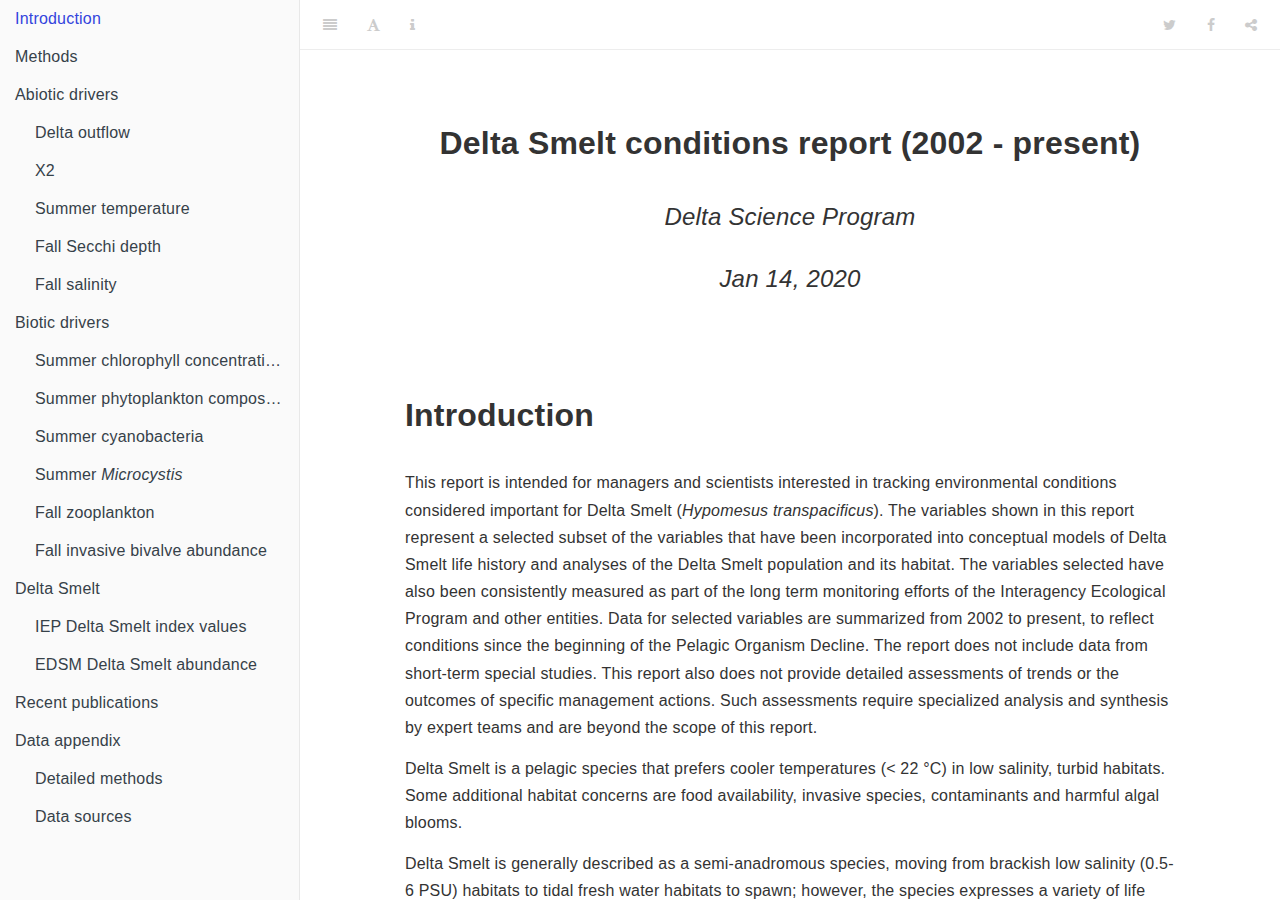
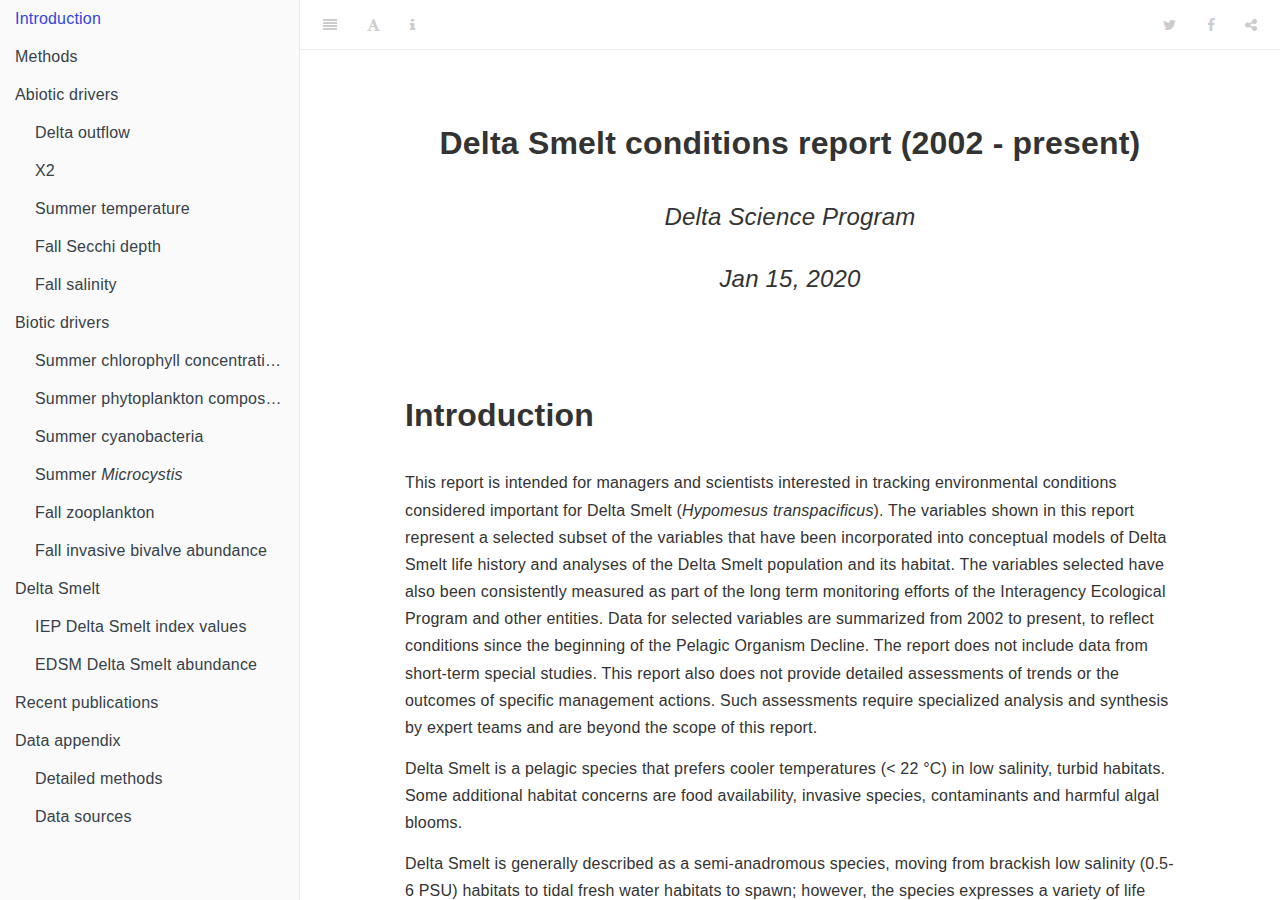
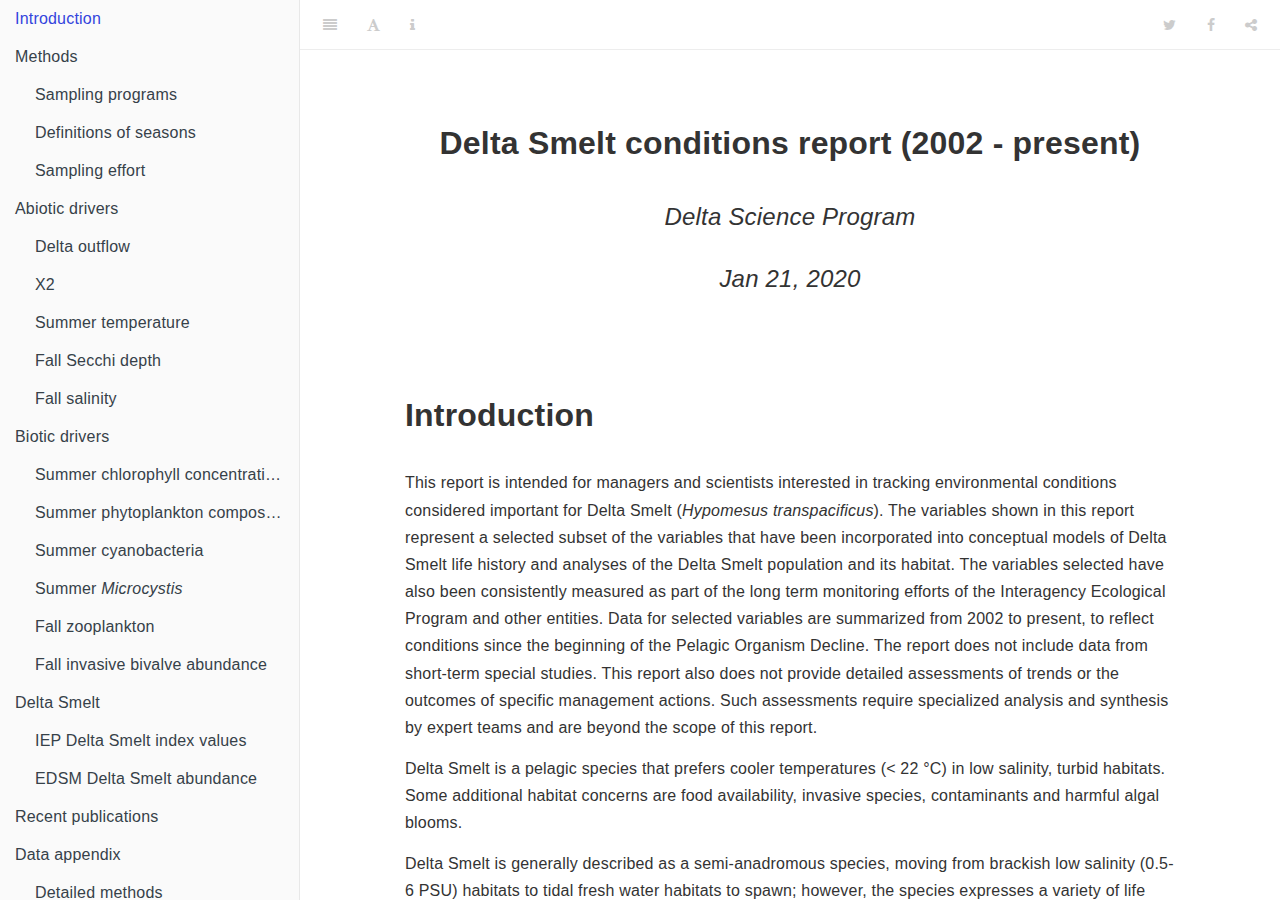
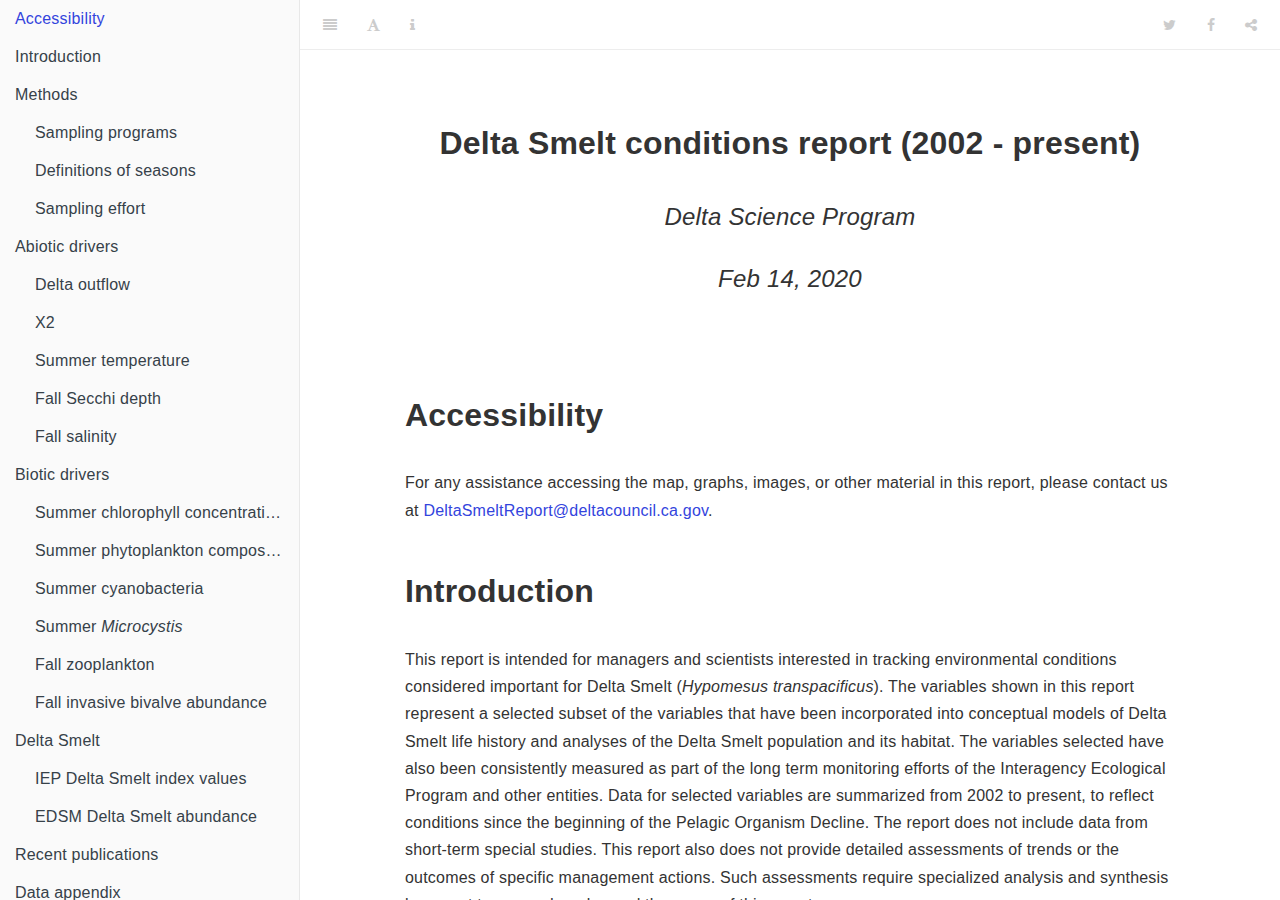
